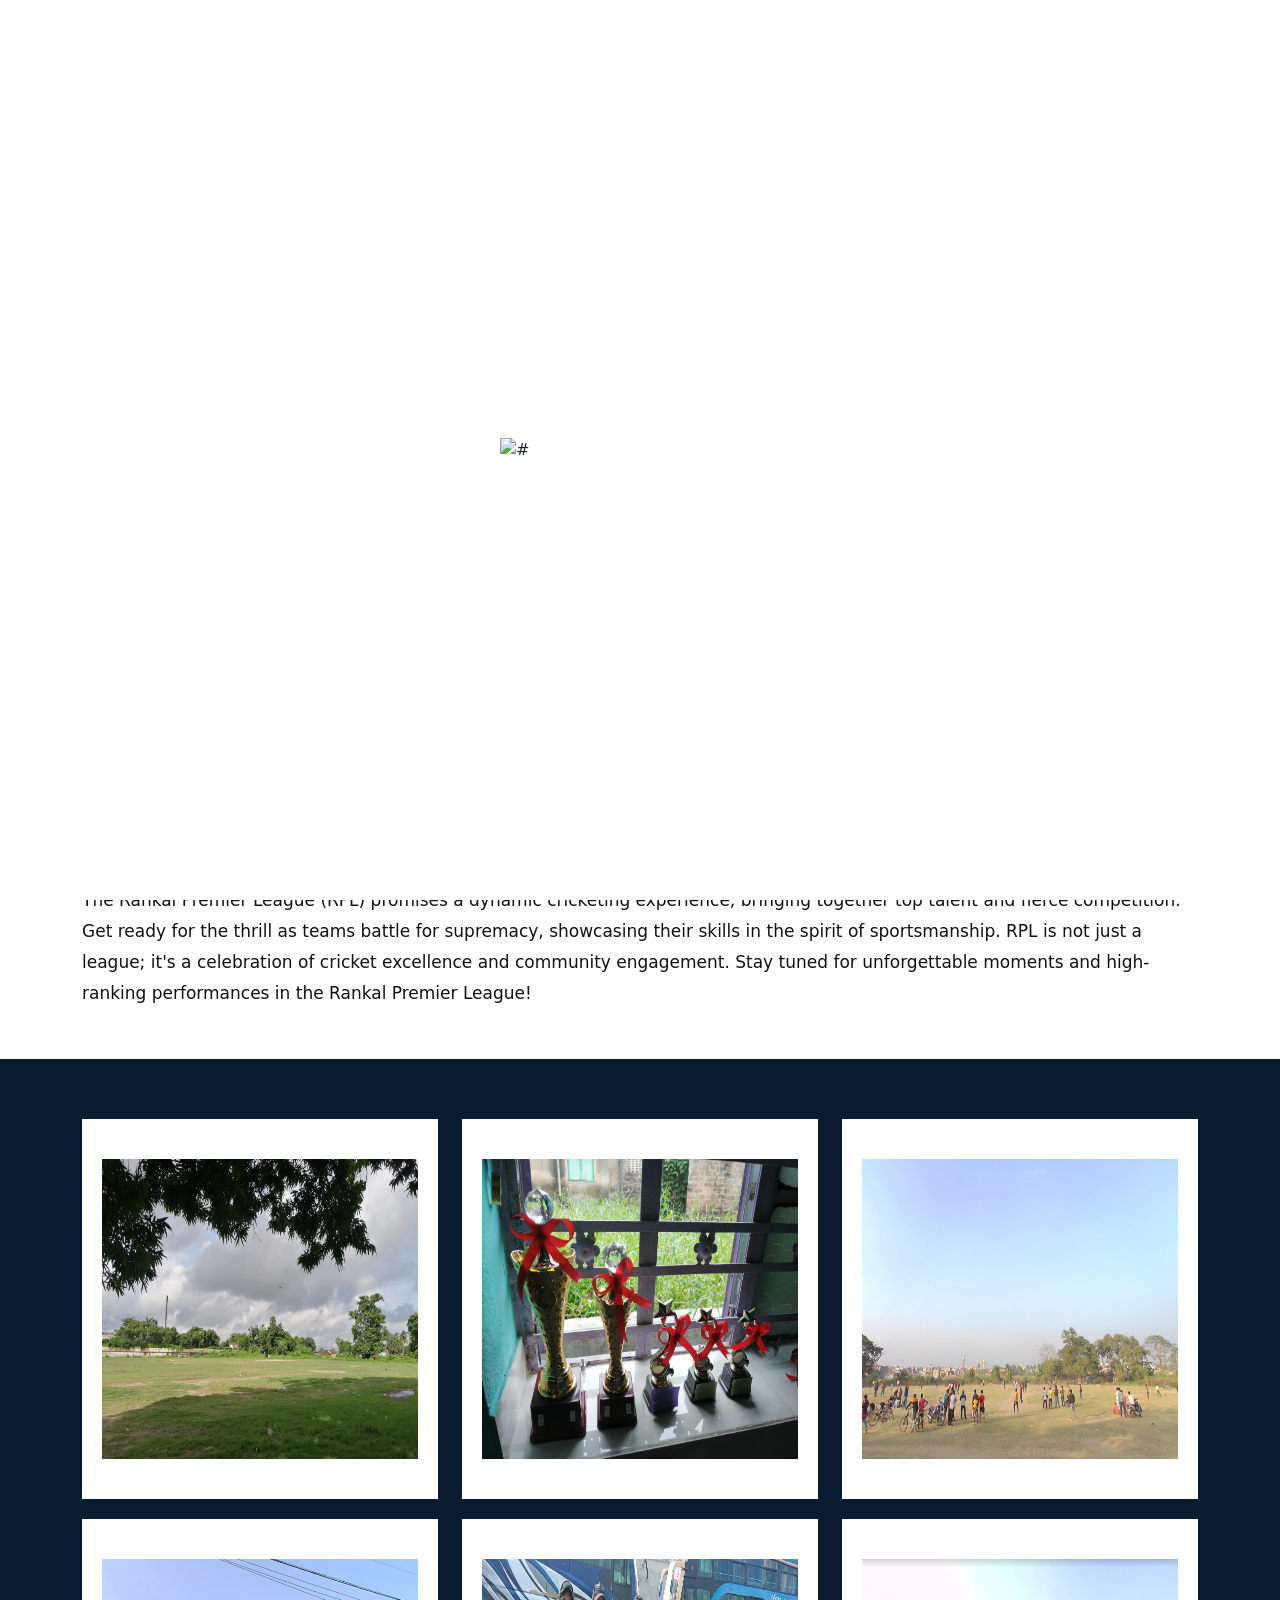
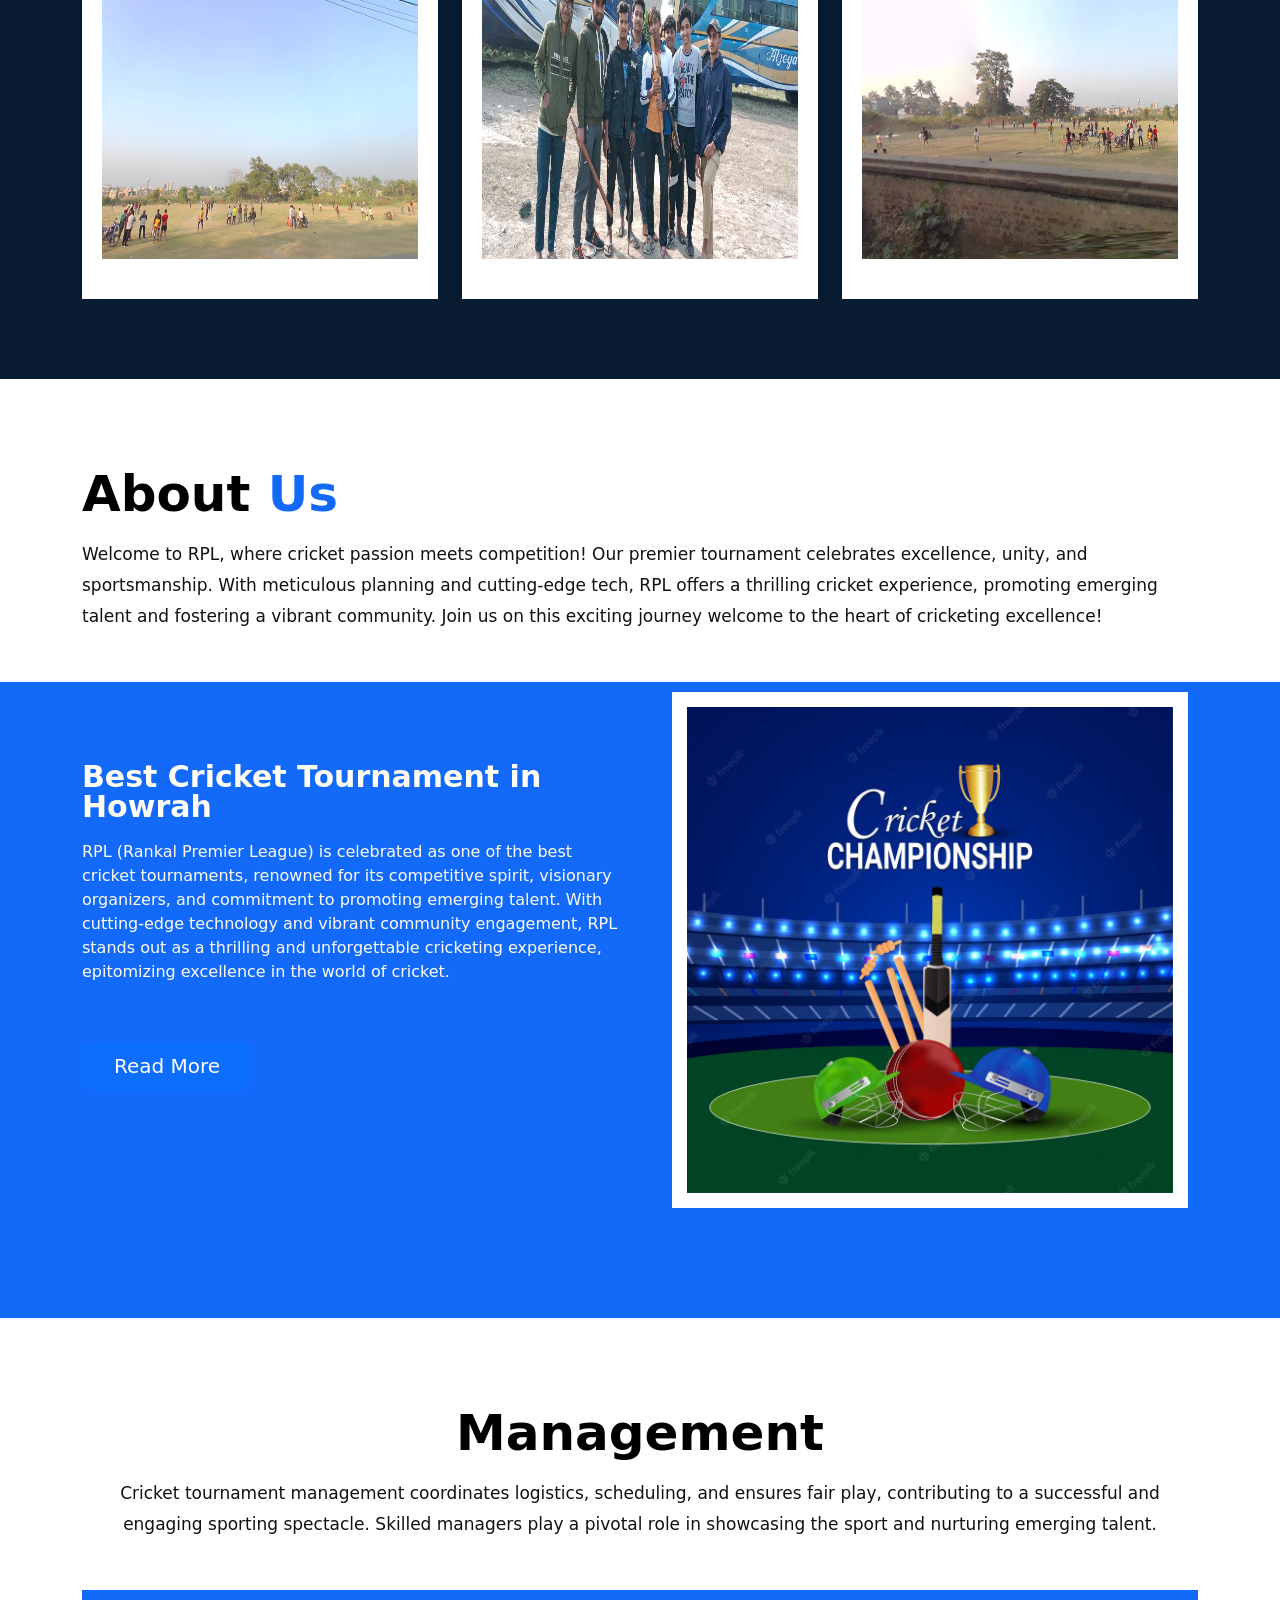
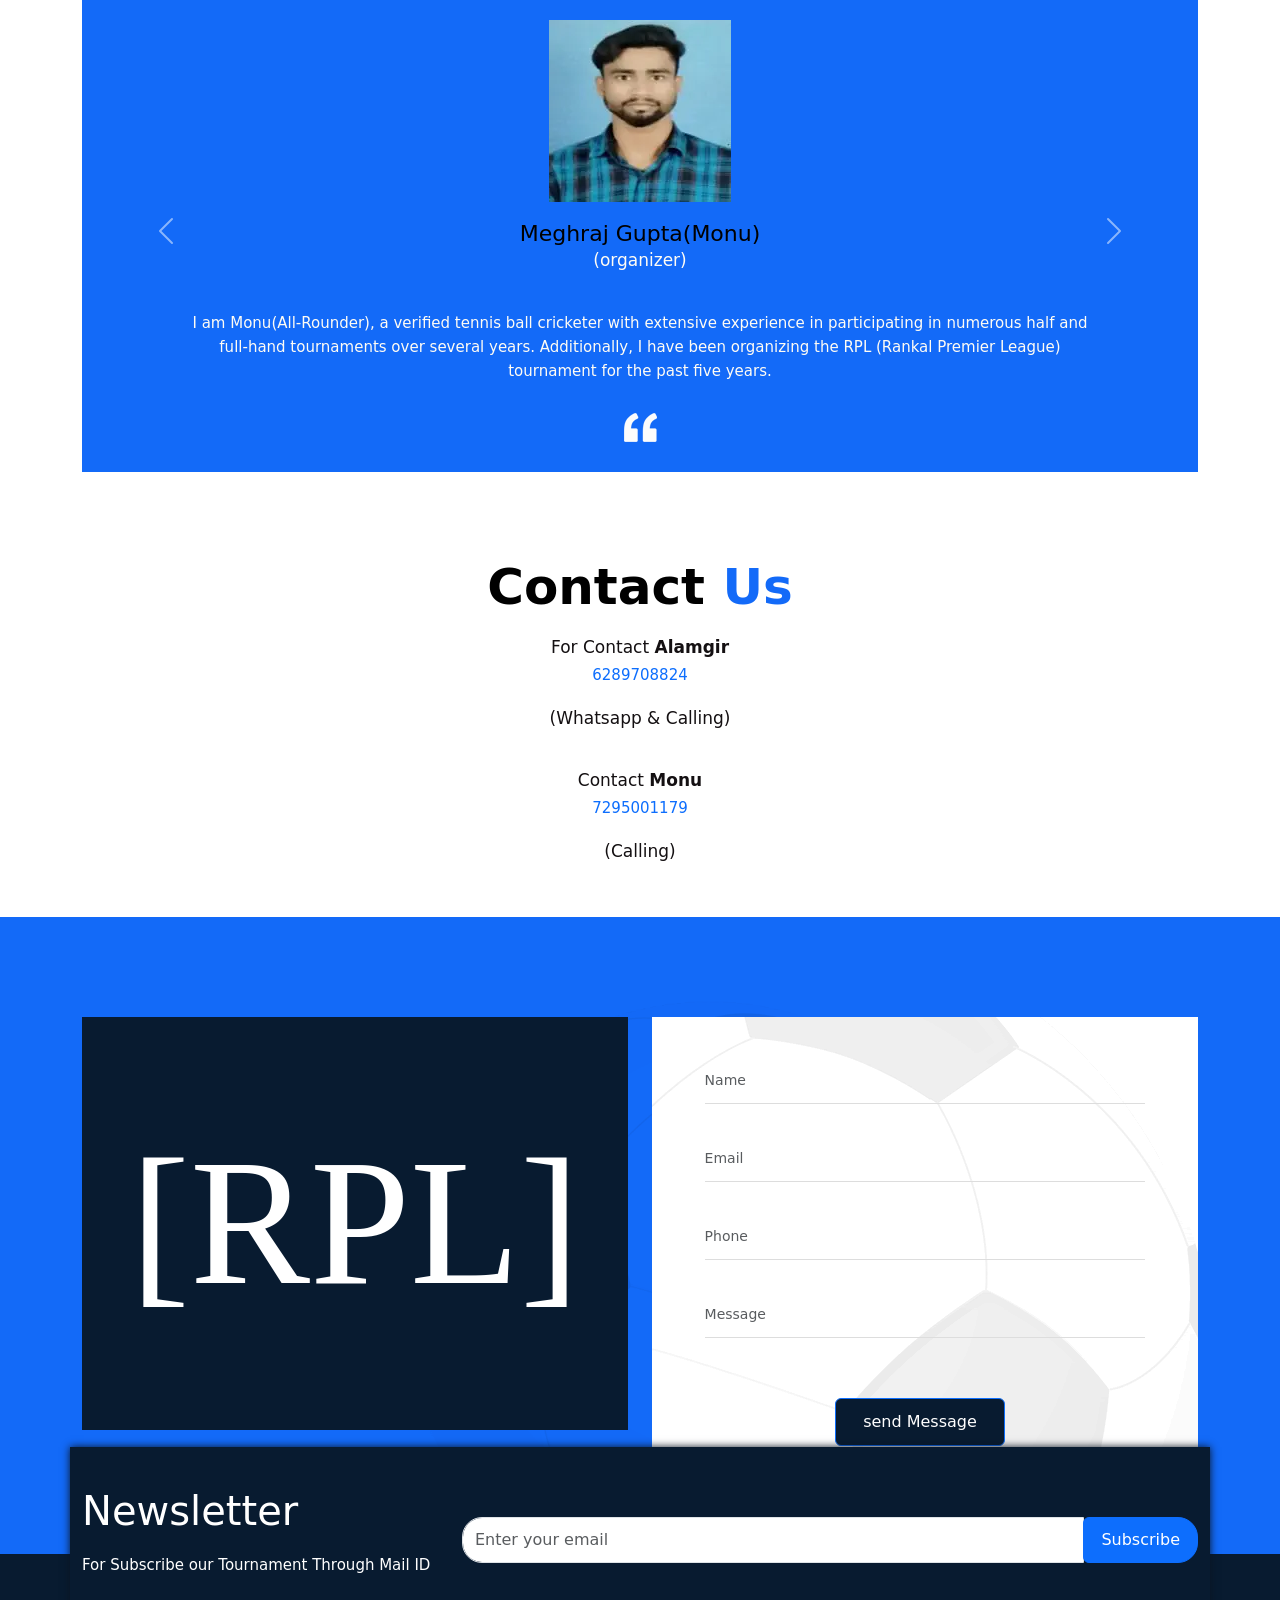
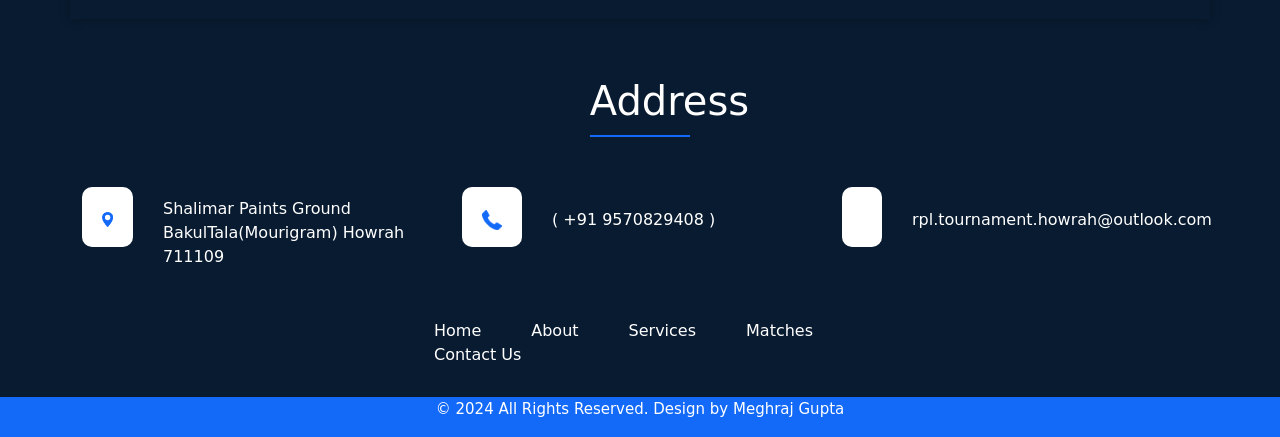
==== index.html @ 5a052654 "Your commit message here" ====
<!DOCTYPE html>
<html lang="en">

<head>
   <!-- basic -->
   <meta charset="utf-8">
   <meta http-equiv="X-UA-Compatible" content="IE=edge">
   <!-- mobile metas -->
   <meta name="viewport" content="width=device-width, initial-scale=1">
   <meta name="viewport" content="initial-scale=1, maximum-scale=1">
   <!-- site metas -->
   <title>[RPL]</title>
   <meta name="keywords" content="">
   <meta name="description" content="">
   <meta name="author" content="">
   <!-- bootstrap css -->
   <link rel="stylesheet" href="css/bootstrap.min.css">
   <!-- icon -->
   <link href="images/rpl.jpeg" rel="icon">
   <!-- style css -->
   <link rel="stylesheet" href="css/style.css">
   <!-- Responsive-->
   <link rel="stylesheet" href="css/responsive.css">
   <!-- fevicon -->
   <link rel="icon" href="images/fevicon.png" type="image/gif" />
   <!-- Scrollbar Custom CSS -->
   <link rel="stylesheet" href="css/jquery.mCustomScrollbar.min.css">
   <!-- Tweaks for older IEs-->
   <link rel="stylesheet" href="https://netdna.bootstrapcdn.com/font-awesome/4.0.3/css/font-awesome.css">
   <!-- owl stylesheets -->
   <link rel="stylesheet" href="css/owl.carousel.min.css">
   <link rel="stylesheet" href="css/owl.theme.default.min.css">
   <link href="https://cdn.jsdelivr.net/npm/bootstrap@5.3.2/dist/css/bootstrap.min.css" rel="stylesheet"
      integrity="sha384-T3c6CoIi6uLrA9TneNEoa7RxnatzjcDSCmG1MXxSR1GAsXEV/Dwwykc2MPK8M2HN" crossorigin="anonymous">
   <link rel="stylesheet" href="https://cdnjs.cloudflare.com/ajax/libs/fancybox/2.1.5/jquery.fancybox.min.css"
      media="screen">
   <!--[if lt IE 9]>
      <script src="https://oss.maxcdn.com/html5shiv/3.7.3/html5shiv.min.js"></script>
      <script src="https://oss.maxcdn.com/respond/1.4.2/respond.min.js"></script><![endif]-->
</head>
<!-- body -->

<body class="main-layout">
   <!-- loader  -->
   <div class="loader_bg">
      <div class="loader"><img src="images/loading.gif" alt="#" /></div>
   </div>
   <!-- end loader -->
   <header>
      <div class="px-3 py-2 text-bg-primary border-bottom">
         <div class="container">
            <div class="d-flex flex-wrap align-items-center justify-content-center justify-content-lg-start">
               <a href="/" class="d-flex align-items-center my-2 my-lg-0 me-lg-auto text-white text-decoration-none">
                  <img src="images/rpl.jpeg" class="bi me-2" width="40" height="32" role="img" aria-label="Bootstrap">
               </a>

               <ul class="nav col-12 col-lg-auto my-2 justify-content-center my-md-0 text-small">
                  <li>
                     <a href="index.html" class="nav-link text-white">
                        <svg xmlns="http://www.w3.org/2000/svg" fill="currentColor"
                           class="bi bi-house-door mx-auto mb-1" width="24" height="24" viewBox="0 0 16 16">
                           <path
                              d="M8.354 1.146a.5.5 0 0 0-.708 0l-6 6A.5.5 0 0 0 1.5 7.5v7a.5.5 0 0 0 .5.5h4.5a.5.5 0 0 0 .5-.5v-4h2v4a.5.5 0 0 0 .5.5H14a.5.5 0 0 0 .5-.5v-7a.5.5 0 0 0-.146-.354L13 5.793V2.5a.5.5 0 0 0-.5-.5h-1a.5.5 0 0 0-.5.5v1.293zM2.5 14V7.707l5.5-5.5 5.5 5.5V14H10v-4a.5.5 0 0 0-.5-.5h-3a.5.5 0 0 0-.5.5v4z" />
                        </svg>Home
                     </a>
                  </li>
                  <li>
                     <a href="about.html" class="nav-link text-white">
                        <svg xmlns="http://www.w3.org/2000/svg" width="16" height="16" fill="currentColor"
                           class="bi bi-info-circle" viewBox="0 0 16 16">
                           <path d="M8 15A7 7 0 1 1 8 1a7 7 0 0 1 0 14m0 1A8 8 0 1 0 8 0a8 8 0 0 0 0 16" />
                           <path
                              d="m8.93 6.588-2.29.287-.082.38.45.083c.294.07.352.176.288.469l-.738 3.468c-.194.897.105 1.319.808 1.319.545 0 1.178-.252 1.465-.598l.088-.416c-.2.176-.492.246-.686.246-.275 0-.375-.193-.304-.533zM9 4.5a1 1 0 1 1-2 0 1 1 0 0 1 2 0" />
                        </svg>
                        About Us
                     </a>
                  </li>
                  <li>
                     <a href="payment.html" class="nav-link text-white">
                        <svg xmlns="http://www.w3.org/2000/svg" width="16" height="16" fill="currentColor"
                           class="bi bi-credit-card" viewBox="0 0 16 16">
                           <path
                              d="M0 4a2 2 0 0 1 2-2h12a2 2 0 0 1 2 2v8a2 2 0 0 1-2 2H2a2 2 0 0 1-2-2zm2-1a1 1 0 0 0-1 1v1h14V4a1 1 0 0 0-1-1zm13 4H1v5a1 1 0 0 0 1 1h12a1 1 0 0 0 1-1z" />
                           <path d="M2 10a1 1 0 0 1 1-1h1a1 1 0 0 1 1 1v1a1 1 0 0 1-1 1H3a1 1 0 0 1-1-1z" />
                        </svg> Payment
                     </a>
                  </li>
                  <li>
                     <a href="service.html" class="nav-link text-white">
                        <svg xmlns="http://www.w3.org/2000/svg" width="16" height="16" fill="currentColor"
                           class="bi bi-gear" viewBox="0 0 16 16">
                           <path
                              d="M8 4.754a3.246 3.246 0 1 0 0 6.492 3.246 3.246 0 0 0 0-6.492zM5.754 8a2.246 2.246 0 1 1 4.492 0 2.246 2.246 0 0 1-4.492 0z" />
                           <path
                              d="M9.796 1.343c-.527-1.79-3.065-1.79-3.592 0l-.094.319a.873.873 0 0 1-1.255.52l-.292-.16c-1.64-.892-3.433.902-2.54 2.541l.159.292a.873.873 0 0 1-.52 1.255l-.319.094c-1.79.527-1.79 3.065 0 3.592l.319.094a.873.873 0 0 1 .52 1.255l-.16.292c-.892 1.64.901 3.434 2.541 2.54l.292-.159a.873.873 0 0 1 1.255.52l.094.319c.527 1.79 3.065 1.79 3.592 0l.094-.319a.873.873 0 0 1 1.255-.52l.292.16c1.64.893 3.434-.902 2.54-2.541l-.159-.292a.873.873 0 0 1 .52-1.255l.319-.094c1.79-.527 1.79-3.065 0-3.592l-.319-.094a.873.873 0 0 1-.52-1.255l.16-.292c.893-1.64-.902-3.433-2.541-2.54l-.292.159a.873.873 0 0 1-1.255-.52l-.094-.319zm-2.633.283c.246-.835 1.428-.835 1.674 0l.094.319a1.873 1.873 0 0 0 2.693 1.115l.291-.16c.764-.415 1.6.42 1.184 1.185l-.159.292a1.873 1.873 0 0 0 1.116 2.692l.318.094c.835.246.835 1.428 0 1.674l-.319.094a1.873 1.873 0 0 0-1.115 2.693l.16.291c.415.764-.42 1.6-1.185 1.184l-.291-.159a1.873 1.873 0 0 0-2.693 1.116l-.094.318c-.246.835-1.428.835-1.674 0l-.094-.319a1.873 1.873 0 0 0-2.692-1.115l-.292.16c-.764.415-1.6-.42-1.184-1.185l.159-.291A1.873 1.873 0 0 0 1.945 8.93l-.319-.094c-.835-.246-.835-1.428 0-1.674l.319-.094A1.873 1.873 0 0 0 3.06 4.377l-.16-.292c-.415-.764.42-1.6 1.185-1.184l.292.159a1.873 1.873 0 0 0 2.692-1.115l.094-.319z" />
                        </svg>
                        Service
                     </a>
                  </li>
                  <li>
                     <a href="matches.html" class="nav-link text-white">
                        <svg xmlns="http://www.w3.org/2000/svg" width="16" height="16" fill="currentColor"
                           class="bi bi-controller" viewBox="0 0 16 16">
                           <path
                              d="M11.5 6.027a.5.5 0 1 1-1 0 .5.5 0 0 1 1 0m-1.5 1.5a.5.5 0 1 0 0-1 .5.5 0 0 0 0 1m2.5-.5a.5.5 0 1 1-1 0 .5.5 0 0 1 1 0m-1.5 1.5a.5.5 0 1 0 0-1 .5.5 0 0 0 0 1m-6.5-3h1v1h1v1h-1v1h-1v-1h-1v-1h1v-1" />
                           <path
                              d="M3.051 3.26a.5.5 0 0 1 .354-.613l1.932-.518a.5.5 0 0 1 .62.39c.655-.079 1.35-.117 2.043-.117.72 0 1.443.041 2.12.126a.5.5 0 0 1 .622-.399l1.932.518a.5.5 0 0 1 .306.729c.14.09.266.19.373.297.408.408.78 1.05 1.095 1.772.32.733.599 1.591.805 2.466.206.875.34 1.78.364 2.606.024.816-.059 1.602-.328 2.21a1.42 1.42 0 0 1-1.445.83c-.636-.067-1.115-.394-1.513-.773-.245-.232-.496-.526-.739-.808-.126-.148-.25-.292-.368-.423-.728-.804-1.597-1.527-3.224-1.527-1.627 0-2.496.723-3.224 1.527-.119.131-.242.275-.368.423-.243.282-.494.575-.739.808-.398.38-.877.706-1.513.773a1.42 1.42 0 0 1-1.445-.83c-.27-.608-.352-1.395-.329-2.21.024-.826.16-1.73.365-2.606.206-.875.486-1.733.805-2.466.315-.722.687-1.364 1.094-1.772a2.34 2.34 0 0 1 .433-.335.504.504 0 0 1-.028-.079zm2.036.412c-.877.185-1.469.443-1.733.708-.276.276-.587.783-.885 1.465a13.748 13.748 0 0 0-.748 2.295 12.351 12.351 0 0 0-.339 2.406c-.022.755.062 1.368.243 1.776a.42.42 0 0 0 .426.24c.327-.034.61-.199.929-.502.212-.202.4-.423.615-.674.133-.156.276-.323.44-.504C4.861 9.969 5.978 9.027 8 9.027s3.139.942 3.965 1.855c.164.181.307.348.44.504.214.251.403.472.615.674.318.303.601.468.929.503a.42.42 0 0 0 .426-.241c.18-.408.265-1.02.243-1.776a12.354 12.354 0 0 0-.339-2.406 13.753 13.753 0 0 0-.748-2.295c-.298-.682-.61-1.19-.885-1.465-.264-.265-.856-.523-1.733-.708-.85-.179-1.877-.27-2.913-.27-1.036 0-2.063.091-2.913.27z" />
                        </svg>
                        Matches
                     </a>
                  </li>
                  <li>
                     <a href="contact.html" class="nav-link text-white">
                        <svg xmlns="http://www.w3.org/2000/svg" width="16" height="16" fill="currentColor"
                           class="bi bi-file-person" viewBox="0 0 16 16">
                           <path
                              d="M12 1a1 1 0 0 1 1 1v10.755S12 11 8 11s-5 1.755-5 1.755V2a1 1 0 0 1 1-1zM4 0a2 2 0 0 0-2 2v12a2 2 0 0 0 2 2h8a2 2 0 0 0 2-2V2a2 2 0 0 0-2-2z" />
                           <path d="M8 10a3 3 0 1 0 0-6 3 3 0 0 0 0 6" />
                        </svg>
                        Contact Us
                     </a>
                  </li>
               </ul>
            </div>
         </div>
      </div>
   </header>
   <!-- header -->
   <!-- <header class="section">
          header inner
         <div class="header">
            <div class="container">
               <div class="row">
                  <div class="col-xl-3 col-lg-3 col-md-3 col-sm-3 col logo_section">
                     <div class="full">
                        <div class="center-desk">
                           <div class="logo"> <a href="index.html"><img src="images/rpl.jpeg" alt="#"></a> </div>
                        </div>
                     </div>
                  </div>
                  <div class="col-xl-9 col-lg-9 col-md-9 col-sm-9">
                     <div class="menu-area">
                        <div class="limit-box">
                           <nav class="main-menu">
                              <ul class="menu-area-main">
                                 <li> <a href="index.html">Home</a> </li>
                                 <li> <a href="about.html">About</a> </li>
                                 <li><a href="service.html">Service</a></li>
                                 <li><a href="matches.html">Matches</a></li>
                                 <li><a href="contact.html">Contact Us</a></li>
                              </ul>
                           </nav>
                        </div>
                     </div>
                  </div>
               </div>
            </div>
         </div> -->
   <!-- end header inner -->
   </header>
   <!-- end header -->
   <section>
      <div id="main_slider" class="section carousel slide banner-main" data-ride="carousel">
         <ol class="carousel-indicators">
            <li data-target="#main_slider" data-slide-to="0" class="active"></li>
            <li data-target="#main_slider" data-slide-to="1"></li>
            <li data-target="#main_slider" data-slide-to="2"></li>
         </ol>
         <div class="carousel-inner">
            <div class="carousel-item active">
               <div class="container">
                  <div class="row marginii">
                     <div class="col-xl-6 col-lg-6 col-md-6 col-sm-12">
                        <div class="carousel-caption ">
                           <h1>Welcome to <strong class="color">Our Tournament</strong></h1>
                           <p>The RPL Cricket Extravaganza 2024 promises cricketing excellence with top 
                              regional teams battling for glory in an electrifying tournament, showcasing
                               thrilling moments and individual brilliance on the field. Beyond the boundaries, 
                               community engagement initiatives connect fans, making the RPL more than just a tournament –
                              it's a celebration of cricket passion and regional pride.
                           </p>
                           <a class="btn btn-lg btn-info" href="payment.html" role="button">Book Now</a>
                           <a class="btn btn-lg btn-info" href="about.html" role="button">About </a>
                        </div>
                     </div>
                     <div class="col-xl-6 col-lg-6 col-md-6 col-sm-12">
                        <div class="img-box">
                           <figure class="response-img"><img src="images/Tournament.jpg" alt="img" /></figure>
                        </div>
                     </div>
                  </div>
               </div>
            </div>
            <div class="carousel-item">
               <div class="container">
                  <div class="row marginii">
                     <div class="col-xl-6 col-lg-6 col-md-6 col-sm-12">
                        <div class="carousel-caption ">
                           <h1>Welcome to <strong class="color">Our Tournament</strong></h1>
                           <p>The RPL Cricket Extravaganza 2024 promises cricketing excellence with top 
                              regional teams battling for glory in an electrifying tournament, showcasing
                               thrilling moments and individual brilliance on the field. Beyond the boundaries, 
                               community engagement initiatives connect fans, making the RPL more than just a tournament –
                              it's a celebration of cricket passion and regional pride.</p>
                           <a class="btn btn-lg btn-primary" href="#" role="button">Book Now</a>
                           <a class="btn btn-lg btn-primary" href="about.html" role="button">About</a>
                        </div>
                     </div>
                     <div class="col-xl-6 col-lg-6 col-md-6 col-sm-12">
                        <div class="img-box ">
                           <figure class="response-img"><img src="images/Season5.jpg" alt="img" /></figure>
                        </div>
                     </div>
                  </div>
               </div>
            </div>
            <div class="carousel-item">
               <div class="container">
                  <div class="row marginii">
                     <div class="col-xl-6 col-lg-6 col-md-6 col-sm-12">
                        <div class="carousel-caption ">
                           <h1>Welcome to <strong class="color">Our Tournament</strong></h1>
                           <p>The RPL Cricket Extravaganza 2024 promises cricketing excellence with top 
                              regional teams battling for glory in an electrifying tournament, showcasing
                               thrilling moments and individual brilliance on the field. Beyond the boundaries, 
                               community engagement initiatives connect fans, making the RPL more than just a tournament –
                              it's a celebration of cricket passion and regional pride.</p>
                           <a class="btn btn-lg btn-primary" href="#" role="button">Book Now</a>
                           <a class="btn btn-lg btn-primary" href="about.html" role="button">About</a>
                        </div>
                     </div>
                     <div class="col-xl-6 col-lg-6 col-md-6 col-sm-12">
                        <div class="img-box">
                           <figure class="response-img"><img src="images/Never_end.jpg" alt="img" /></figure>
                        </div>
                     </div>
                  </div>
               </div>
            </div>
         </div>
         <a class="carousel-control-prev" id="prev" href="#main_slider" role="button" data-slide="prev">
            <i class='fa fa-angle-left'></i></a>
         <a class="carousel-control-next" id="next" href="#main_slider" role="button" data-slide="next">
            <i class='fa fa-angle-right'></i>
         </a>
      </div>
   </section>
   <!-- plant -->
   <div id="plant" class="section  product">
      <div class="container">
         <div class="row">
            <div class="col-md-12 ">
               <div class="titlepage">
                  <h2><strong class="black"> Our</strong> Services</h2>
                  <span>The Rankal Premier League (RPL) promises a dynamic cricketing experience,
                      bringing together top talent and fierce competition. Get ready for the thrill 
                      as teams battle for supremacy, showcasing their skills in the spirit of sportsmanship. 
                      RPL is not just a league; it's a celebration of cricket excellence and community 
                      engagement. Stay tuned for unforgettable moments and high-ranking performances 
                      in the Rankal Premier League!</span>
               </div>
            </div>
         </div>
      </div>
   </div>
   <div class="clothes_main section ">
      <div class="container">
         <div class="row">
            <div class="col-xl-4 col-lg-4 col-md-6 col-sm-12">
               <div class="sport_product">
                  <figure><img src="images/field.jpg" alt="img" /></figure>
               </div>
            </div>
            <div class="col-xl-4 col-lg-4 col-md-6 col-sm-12 ">
               <div class="sport_product">
                  <figure><img src="images/Rpl1Trophy.jpeg" alt="img" /></figure>
               </div>
            </div>
            <div class="col-xl-4 col-lg-4 col-md-6 col-sm-12 ">
               <div class="sport_product">
                  <figure><img src="images/feild1.png" alt="img" /></figure>
               </div>
            </div>




            <div class="col-xl-4 col-lg-4 col-md-6 col-sm-12">
               <div class="sport_product">
                  <figure><img src="images/feild2.png" alt="img"></figure>
               </div>
            </div>
            <div class="col-xl-4 col-lg-4 col-md-6 col-sm-12 ">
               <div class="sport_product">
                  <figure><img src="images/Group (2).jpeg" alt="img"></figure>
               </div>
            </div>
            <div class="col-xl-4 col-lg-4 col-md-6 col-sm-12 ">
               <div class="sport_product">
                  <figure><img src="images/feild3.png" alt="img"></figure>
               </div>
            </div>
         </div>
      </div>
   </div>
   </div>
   <!-- end plant -->
   <!--about -->
   <div class="section about ">
      <div class="container">
         <div class="row">
            <div class="col-12">
               <div class="titlepage">
                  <h2><strong class="black"> About</strong> Us</h2>
                  <span>Welcome to RPL, where cricket passion meets competition! Our premier tournament celebrates 
                     excellence, unity, and sportsmanship. With meticulous planning and cutting-edge tech, RPL offers a 
                     thrilling cricket experience, promoting emerging talent and fostering a vibrant community.
                      Join us on this exciting journey welcome to the heart of cricketing excellence!</span>
               </div>
            </div>
         </div>
      </div>
   </div>



   <section>
      <div id="main_slider" class="section carousel slide banner-main" data-ride="carousel">
         <ol class="carousel-indicators">
            <li data-target="#main_slider" data-slide-to="0" class="active"></li>
            <li data-target="#main_slider" data-slide-to="1"></li>
            <li data-target="#main_slider" data-slide-to="2"></li>
         </ol>
         <div class="carousel-inner">
            <div class="carousel-item active">
               <div class="container">
                  <div class="row marginii">
                     <div class="col-xl-6 col-lg-6 col-md-6 col-sm-12">
                        <div class="carousel-sporrt_text ">
                           <h1 class="sporrt_text">Best Cricket Tournament in Howrah</h1>
                           <p class="lorem_text">
                              RPL (Rankal Premier League) is celebrated as one of the best cricket tournaments, renowned  
                              for its competitive spirit, visionary organizers, and commitment to promoting emerging talent.
                               With cutting-edge technology and vibrant community engagement, RPL stands out as a thrilling and 
                               unforgettable cricketing experience, epitomizing excellence in the world of cricket.</p>
                           <div class="btn_main">
                              <details>
                                 <summary class="btn btn-lg btn-primary">Read More</summary>
                                 <p class="text-white">Monu and Alamgir, the dynamic duo behind the Rankal Premier League (RPL) management, exemplify 
                                    visionary leadership in cricketing circles. Their strategic planning, organizational finesse, and 
                                    commitment to excellence have elevated RPL into a premier cricketing spectacle. With a keen eye for 
                                    talent, digital innovation, and community engagement, Monu and Alamgir steer RPL towards success, 
                                    embodying the essence of effective sports management. Their leadership ensures a
                                     seamless blend of thrilling competition and a vibrant cricketing culture in the RPL landscape.</p>
                               </details>
                           </div>
                        </div>
                     </div>
                     <div class="col-xl-6 col-lg-6 col-md-6 col-sm-12">
                        <div class="img-box">
                           <figure><img src="images/Tournament.jpg" style="max-width: 100%; border: 15px solid #fff;" />
                           </figure>
                        </div>
                     </div>
                  </div>
               </div>
            </div>
            <!-- <div class="carousel-item">
               <div class="container">
                  <div class="row marginii">
                     <div class="col-xl-6 col-lg-6 col-md-6 col-sm-12">
                        <div class="carousel-sporrt_text ">
                           <h1 class="sporrt_text">Best Cricket Tournament in Howrah</h1>
                           <p class="lorem_text">There are many variations of passages of Lorem Ipsum available, but the
                              majority have suffered alteration in some form, by injected randomised words which don't
                              look even slightly believableThere are many variations of passages of Lorem Ipsum
                              available, but the majority have suffered alteration in some form, by injected randomised
                              words which don't look even slightly believable</p>
                           <div class="btn_main">
                              <a class="btn btn-lg btn-primary" href="#" role="button">Read More</a>
                           </div>
                        </div>
                     </div>
                     <div class="col-xl-6 col-lg-6 col-md-6 col-sm-12">
                        <div class="img-box ">
                           <figure><img src="images/Tournament.jpg" style="max-width: 100%; border: 15px solid #fff;" />
                           </figure>
                        </div>
                     </div>
                  </div>
               </div>
            </div>
            <div class="carousel-item">
               <div class="container">
                  <div class="row marginii">
                     <div class="col-xl-6 col-lg-6 col-md-6 col-sm-12">
                        <div class="carousel-sporrt_text ">
                           <h1 class="sporrt_text">Best Cricket Tournament in Howrah</h1>
                           <p class="lorem_text">There are many variations of passages of Lorem Ipsum available, but the
                              majority have suffered alteration in some form, by injected randomised words which don't
                              look even slightly believableThere are many variations of passages of Lorem Ipsum
                              available, but the majority have suffered alteration in some form, by injected randomised
                              words which don't look even slightly believable</p>
                           <div class="btn_main">
                              <a class="btn btn-lg btn-primary" href="#" role="button">Read More</a>
                           </div>
                        </div>
                     </div>
                     <div class="col-xl-6 col-lg-6 col-md-6 col-sm-12">
                        <div class="img-box">
                           <figure><img src="images/Tournament.jpg" style="max-width: 100%; border: 15px solid #fff;" />
                           </figure>
                        </div>
                     </div>
                  </div>
               </div>
            </div>
         </div> -->
      </div>
   </section>
   </div>
   <!-- end about -->
   <!--Our  Clients -->
   <div id="plant" class="section_Clients layout_padding padding_bottom_0">
      <div class="container">
         <div class="row">
            <div class="col-md-12 ">
               <div class="titlepage">
                  <h2> Management</h2>
                  <span style="text-align: center;">
                     Cricket tournament management coordinates logistics, scheduling, and ensures fair play, 
                     contributing to a successful and engaging sporting spectacle. 
                     Skilled managers play a pivotal role in showcasing the sport and nurturing emerging talent.</span>
               </div>
            </div>
         </div>
      </div>
   </div>
   <div class="section Clients_2 layout_padding padding-top_0">
      <div class="container">
         <div class="row">
            <div class="col-sm-12">

               <div id="testimonial" class="carousel slide" data-ride="carousel">

                  <!-- Indicators -->
                  <ul class="carousel-indicators">
                     <li data-target="#testimonial" data-slide-to="0" class="active"></li>
                     <li data-target="#testimonial" data-slide-to="1"></li>
                     <li data-target="#testimonial" data-slide-to="2"></li>
                  </ul>

                  <!-- The slideshow -->
                  <div class="carousel-inner">
                     <div class="carousel-item active">
                        <div class="titlepage">
                           <div class="john">
                              <div class="john_image"><img src="images/Monu.webp" style="max-width: 100%;"></div>
                              <div class="john_text">Meghraj Gupta(Monu)<span style="color: #fffcf4;">(organizer)</span>
                              </div>
                              <p class="lorem_ipsum_text">I am Monu(All-Rounder), a verified tennis ball cricketer with extensive experience
                                  in participating in numerous half and full-hand tournaments over several years. Additionally,
                                  I have been organizing the RPL (Rankal Premier League) tournament for the past five years.</p>
                              <div class="icon_image"><img src="images/icon-1.png"></div>
                           </div>
                        </div>
                     </div>
                     <div class="carousel-item">
                        <div class="titlepage">
                           <div class="john">
                              <div class="john_image"><img src="images/Monu.webp" style="max-width: 100%;"></div>
                              <div class="john_text">Alamgir<span style="color: #fffcf4;">(sub-organizer)</span>
                              </div>
                              <p class="lorem_ipsum_text">I am Alamgir(All-Rounder), a verified tennis ball cricketer with extensive experience
                                 in participating in numerous half and full-hand tournaments over several years. Additionally,
                                 I have been organizing the RPL (Rankal Premier League) tournament for the past five years.</p>
                              <div class="icon_image"><img src="images/icon-1.png"></div>
                           </div>
                        </div>
                     </div>
                     <!-- <div class="carousel-item">
                        <div class="titlepage">
                           <div class="john">
                              <div class="john_image"><img src="images/Monu.webp" style="max-width: 100%;"></div>
                              <div class="john_text">Meghraj Gupta(Monu)<span style="color: #fffcf4;">(organizer)</span>
                              </div>
                              <p class="lorem_ipsum_text">It is a long established fact that a reader will be distracted
                                 by the readable content of a page when looking at its layout. The point of using Lorem
                                 Ipsum is that it has a more-or-less normal distribution of letters, asIt is a long
                                 established fact that a reader will be distracted by the readable content of a page
                                 when looking at its layout. The point of using Lorem Ipsum is that it has a
                                 more-or-less normal distribution of letters, as </p>
                              <div class="icon_image"><img src="images/icon-1.png"></div>
                           </div>
                        </div>
                     </div> -->
                  </div>

                  <!-- Left and right controls -->
                  <a class="carousel-control-prev" href="#testimonial" data-slide="prev">
                     <span class="carousel-control-prev-icon"></span>
                  </a>
                  <a class="carousel-control-next" href="#testimonial" data-slide="next">
                     <span class="carousel-control-next-icon"></span>
                  </a>
               </div>


            </div>
         </div>
      </div>
   </div>
   </div>
   </div>
   </div>
   <!-- end Our  Clients -->
   <!-- start Contact Us-->

   <div id="plant" class="contact_us layout_padding">
      <div class="container">
         <div class="row">
            <div class="col-md-12 ">
               <div class="titlepage">
                  <h2><strong class="black"> Contact</strong> Us</h2>
                  <span style="text-align: center;">For Contact <b>Alamgir</b> <p class="text-primary">6289708824</p>(Whatsapp & Calling) <br> <br> Contact <b>Monu</b> <p class="text-primary">7295001179</p>(Calling) </span>
               </div>
            </div>
         </div>
      </div>
   </div>

   <div class="contact_us_2 layout_padding paddind_bottom_0">
      <div class="container">
         <div class="row">
            <div class="col-md-6">
               <div class="soc_text">[RPL]</div>
            </div>
            <div class="col-md-6">
               <div class="email_btn">
                  <form id="myForm">
                     <div class="form-group">
                        <input type="text" class="form-control form-control-sm" placeholder="Name" name="Name"
                           id="Name">
                     </div>
                     <div class="form-group">
                        <input type="email" class="form-control form-control-sm" placeholder="Email" name="Email"
                           id="Email">
                     </div>
                     <div class="form-group">
                        <input type="tel" class="form-control form-control-sm" placeholder="Phone" name="Phone"
                           id="Phone">
                     </div>
                     <div class="form-group">
                        <input type="txtarea" cols="30" rows="10" class="form-control form-control-sm"
                           placeholder="Message" name="Message" id="Message">
                     </div>
                     <div class="submit_btn">
                        <input type="button" onclick="validateForm()" class="btn btn-primary"
                           style="background: #081b30; color: #fff; padding: 11px;" value="send Message">
                     </div>
                  </form>
               </div>
            </div>
         </div>
         <div class="row">
            <div class="contact_us_3 layout_padding">
               <div class="row">
                  <div class="col-md-4">
                     <h1 style="color: #ffffff; ">Newsletter</h1>
                     <p class="long_text">For Subscribe our Tournament Through Mail ID</p>
                  </div>
                  <div class="col-md-8">
                     <div class="email_text">
                        <div class="input-group mb-3">
                           <input id="email"
                              style="border-bottom-left-radius: 20px !important; border-top-left-radius: 20px !important;"
                              type="email" class="form-control" placeholder="Enter your email">
                           <div class="input-group-append">
                              <!-- <button style="border-top-right-radius: 20px !important; border-bottom-right-radius: 20px !important; color: #fff; padding-bottom: 10px; padding-top: 10px;" class="btn btn-primary" type="Subscribe">Subscribe</button>   -->
                              <input onclick="validateEmail()"
                                 style="border-top-right-radius: 20px !important; border-bottom-right-radius: 20px !important; color: #fff; padding-bottom: 10px; padding-top: 10px;"
                                 class="btn btn-primary" type="button" value="Subscribe">
                           </div>
                        </div>
                     </div>
                  </div>
               </div>
            </div>
         </div>
      </div>
   </div>


   <div id="footer" class="Address layout_padding">
      <div class="container">
         <div class="row">
            <div class="col-sm-12">
               <div class="titlepage">
                  <div class="main">
                     <h1 class="address_text">Address</h1>
                  </div>
               </div>
            </div>
         </div>
         <div class="address_2">
            <div class="row">
               <div class="col-sm-12 col-md-12 col-lg-4">
                  <div class="site_info">
                     <span class="info_icon"><img src="images/map-icon.png" /></span>
                     <span style="margin-top: 10px;">Shalimar Paints Ground BakulTala(Mourigram) Howrah 711109</span>
                  </div>
               </div>
               <div class="col-sm-12 col-md-12 col-lg-4">
                  <div class="site_info">
                     <span class="info_icon"><img src="images/phone-icon.png" /></span>
                     <span style="margin-top: 21px;">( +91 9570829408 )</span>
                  </div>
               </div>
               <div class="col-sm-12 col-md-12 col-lg-4">
                  <div class="site_info">
                     <span class="info_icon"><img src="images/email-icon.png" /></span>
                     <span style="margin-top: 21px;">rpl.tournament.howrah@outlook.com</span>
                  </div>
               </div>
            </div>
         </div>
      </div>
      <div class="menu_main">
         <div class="menu_text">
            <ul>
               <li class="active"><a href="#">Home</a></li>
               <li><a href="about.html">About</a></li>
               <li><a href="service.html">Services</a></li>
               <li><a href="matches.html">Matches</a></li>
               <li><a href="contact.html">Contact Us</a></li>
            </ul>
         </div>
      </div>
   </div>
   </div>

   <!-- end Contact Us-->
   <!-- footer start-->
   <div id="plant" class="footer layout_padding">
      <div class="container">
         <p>© 2024 All Rights Reserved. Design by<a href="https://meghraj58.github.io/wizardmeghraj.github.io/"> Meghraj Gupta</a></p>
      </div>
   </div>
   <!-- bootstrapcdn -->
   <script src="https://cdn.jsdelivr.net/npm/bootstrap@5.3.2/dist/js/bootstrap.bundle.min.js"
      integrity="sha384-C6RzsynM9kWDrMNeT87bh95OGNyZPhcTNXj1NW7RuBCsyN/o0jlpcV8Qyq46cDfL"
      crossorigin="anonymous"></script>
   <!-- Javascript files-->
   <script src="js/jquery.min.js"></script>
   <script src="js/popper.min.js"></script>
   <script src="js/bootstrap.bundle.min.js"></script>
   <script src="js/jquery-3.0.0.min.js"></script>
   <script src="js/plugin.js"></script>
   <!-- sidebar -->
   <script src="js/jquery.mCustomScrollbar.concat.min.js"></script>
   <script src="js/custom.js"></script>
   <!-- javascript -->
   <script src="js/owl.carousel.js"></script>
   <script src="https:cdnjs.cloudflare.com/ajax/libs/fancybox/2.1.5/jquery.fancybox.min.js"></script>
   <script>
      $(document).ready(function () {
         $(".fancybox").fancybox({
            openEffect: "none",
            closeEffect: "none"
         });

         $(".zoom").hover(function () {

            $(this).addClass('transition');
         }, function () {

            $(this).removeClass('transition');
         });
      });

   </script>
   <!-- cdn smtpjs link  -->
   <script src="https://smtpjs.com/v3/smtp.js">
   </script>
   <script>

      function validateForm() {
         let name = document.getElementById("Name").value;
         let email = document.getElementById("Email").value;
         let phoneNo = document.getElementById("Phone").value;
         let message = document.getElementById("Message").value;

         // Simple validation
         if (!name || !email || !phoneNo || !message) {
            alert("Please fill in all fields.");
            return false;
         }

         // Email validation (you can use a more complex validation if needed)
         const emailRegex = /^\S+@\S+\.\S+$/;
         if (!emailRegex.test(email)) {
            alert("Please enter a valid email address.");
            return false;
         }

         // Phone number validation (you can use a more complex validation if needed)
         const phoneRegex = /^\d{10}$/;
         if (!phoneRegex.test(phoneNo)) {
            alert("Please enter a valid 10-digit phone number.");
            return false;
         }

         // If all validations pass, send the email
         sendMail();
         return false; // Prevent the form from actually submitting
      }

      function sendMail() {
         let name = document.getElementById("Name").value;
         let email = document.getElementById("Email").value;
         let phoneNo = document.getElementById("Phone").value;
         let message = document.getElementById("Message").value;
         let emailBody = "Name: " + name + "<br/>Email: " + email + "<br/>Phone: " + phoneNo + "<br/>Message: " + message;

         Email.send({
            SecureToken: "e9ba95e0-b278-47ba-9396-1cf8388fab1c",
            To: 'rpl.tournament.howrah@outlook.com',
            From: "rpl.tournament.howrah@outlook.com",
            Subject: "Contact Message from " + name,
            Body: emailBody
         }).then(
            message => {
               alert("Thanks For Your Message");
            }
         );
      }
   </script>
   <script>
      function validateEmail() {
         let email = document.getElementById("email").value;
         if (!email) {
            alert("Enter Your Email.");
            return false;
         }
         const emailRegex = /^\S+@\S+\.\S+$/;
         if (!emailRegex.test(email)) {
            alert("Please enter a valid email address.");
            return false;
         }
         sendMail();
         return false;
         function sendMail() {
            let email = document.getElementById("email").value;
            let emailBody = "Email: " + email;

            Email.send({
               SecureToken: "e9ba95e0-b278-47ba-9396-1cf8388fab1c",
               To: 'rpl.tournament.howrah@outlook.com',
               From: "rpl.tournament.howrah@outlook.com",
               Subject: "Contact Message from " + email,
               Body: emailBody
            }).then(
               message => {
                  alert("Thanks For Your Message");
               }
            );
         }
      }
   </script>
</body>

</html>
---- css/style.css ----
/*--------------------------------------------------------------------- File Name: style.css ---------------------------------------------------------------------*/


/*--------------------------------------------------------------------- import Fonts ---------------------------------------------------------------------*/

@import url('https://fonts.googleapis.com/css?family=Rajdhani:300,400,500,600,700');
@import url('https://fonts.googleapis.com/css?family=Poppins:100,100i,200,200i,300,300i,400,400i,500,500i,600,600i,700,700i,800,800i,900,900i');

/*****---------------------------------------- 1) font-family: 'Rajdhani', sans-serif;
 2) font-family: 'Poppins', sans-serif;
 ----------------------------------------*****/


/*--------------------------------------------------------------------- import Files ---------------------------------------------------------------------*/

@import url(animate.min.css);
@import url(normalize.css);
@import url(meanmenu.css);
@import url(owl.carousel.min.css);
@import url(slick.css);
@import url(jquery-ui.css);
@import url(nice-select.css);

/*--------------------------------------------------------------------- skeleton ---------------------------------------------------------------------*/

* {
     box-sizing: border-box !important;
     transition: ease all 0.5s;
}

html {
     scroll-behavior: smooth;
}

body {
     color: #666666;
     font-size: 14px;
     font-family: poppins;
     line-height: 1.80857;
     font-weight: normal;
     overflow-x: hidden;
}

a {
     color: #1f1f1f;
     text-decoration: none !important;
     outline: none !important;
     -webkit-transition: all .3s ease-in-out;
     -moz-transition: all .3s ease-in-out;
     -ms-transition: all .3s ease-in-out;
     -o-transition: all .3s ease-in-out;
     transition: all .3s ease-in-out;
}

h1,
h2,
h3,
h4,
h5,
h6 {
     letter-spacing: 0;
     font-weight: normal;
     position: relative;
     padding: 0 0 10px 0;
     font-weight: normal;
     line-height: normal;
     color: #111111;
     margin: 0
}

h1 {
     font-size: 24px
}

h2 {
     font-size: 22px
}

h3 {
     font-size: 18px
}

h4 {
     font-size: 16px
}

h5 {
     font-size: 14px
}

h6 {
     font-size: 13px
}

*,
*::after,
*::before {
     -webkit-box-sizing: border-box;
     -moz-box-sizing: border-box;
     box-sizing: border-box;
}

h1 a,
h2 a,
h3 a,
h4 a,
h5 a,
h6 a {
     color: #212121;
     text-decoration: none!important;
     opacity: 1
}

button:focus {
     outline: none;
}

ul,
li,
ol {
     margin: 0px;
     padding: 0px;
     list-style: none;
}

p {
     margin: 20px;
     font-weight: 300;
     font-size: 15px;
     line-height: 24px;
}

a {
     color: #222222;
     text-decoration: none;
     outline: none !important;
}

a,
.btn {
     text-decoration: none !important;
     outline: none !important;
     -webkit-transition: all .3s ease-in-out;
     -moz-transition: all .3s ease-in-out;
     -ms-transition: all .3s ease-in-out;
     -o-transition: all .3s ease-in-out;
     transition: all .3s ease-in-out;
}

img {
     max-width: 100%;
     height: auto;
}

 :focus {
     outline: 0;
}

.paddind_bottom_0 {
     padding-bottom: 0 !important;
}

.btn-custom {
     margin-top: 20px;
     background-color: transparent !important;
     border: 2px solid #ddd;
     padding: 12px 40px;
     font-size: 16px;
}

.lead {
     font-size: 18px;
     line-height: 30px;
     color: #767676;
     margin: 0;
     padding: 0;
}

.form-control:focus {
     border-color: #ffffff !important;
     box-shadow: 0 0 0 .2rem rgba(255, 255, 255, .25);
}

.navbar-form input {
     border: none !important;
}

.badge {
     font-weight: 500;
}

blockquote {
     margin: 20px 0 20px;
     padding: 30px;
}

button {
     border: 0;
     margin: 0;
     padding: 0;
     cursor: pointer;
}

.full {
     float: left;
     width: 100%;
}

.layout_padding {
     padding-top: 90px;
     padding-bottom: 90px;
}

.layout_padding_2 {
     padding-top: 75px;
     padding-bottom: 75px;
}

.light_silver {
     background: #f9f9f9;
}

.theme_bg {
     background: #38c8a8;
}

.margin_top_30 {
     margin-top: 30px !important;
}

.full {
     width: 100%;
     float: left;
     margin: 0;
     padding: 0;
}


/**-- heading section --**/

.main_heading {
     text-align: center;
     display: flex;
     justify-content: center;
     position: relative;
     margin-bottom: 50px;
}

.main_heading h2 {
     padding: 0;
     font-size: 48px;
     line-height: 60px;
     font-weight: 400;
     position: relative;
     letter-spacing: -0.5px;
     color: #114c7d;
     border-left: solid #38c8a8 10px;
     padding-left: 15px;
}

.main_heading h2 strong {
     background: #38c8a8;
     color: #fff;
     font-weight: 600;
     padding: 0 15px;
     line-height: 68px;
}

.white_heading_main h2 {
     color: #fff;
}

.small_main_heading {
     margin-top: 25px;
     float: left;
     width: 100%;
     border-bottom: solid rgba(0, 0, 0, 0.07) 1px;
     margin-bottom: 25px;
}

.small_main_heading h2 {
     padding: 2px 0 20px 0;
     color: #114c7d;
     font-weight: 400;
     font-size: 28px;
     background-image: url('../images/fevicon.png');
     background-repeat: no-repeat;
     padding-left: 55px;
     letter-spacing: -0.5px;
}

.small_main_heading h2 strong {
     color: #38c8a8;
     font-weight: 600;
}

.main_bt {
     background: #ee580f;
     color: #fff;
     padding: 15px 60px 15px 60px;
     float: left;
     font-size: 15px;
     font-weight: 400;
     border: solid #ee580f 2px;
     border-radius: 30px;
     margin: 15px 0px 60px 0px;
}

a.readmore_bt {
     color: #fff;
     font-weight: 300;
     text-decoration: underline !important;
}

.main_bt:hover,
.main_bt:focus {
     background: #000;
     border: solid #000 2px;
     color: #fff;
}


/**-- list icon --**/

.ul_list_info_icon ul {
     list-style: none;
}

.ul_list_info_icon ul li {
     display: inline;
     float: left;
     width: 100%;
}

.ul_list_info_icon ul li img {
     width: 75px;
}


/*---------------------------- preloader area ----------------------------*/

.loader_bg {
     position: fixed;
     z-index: 9999999;
     background: #fff;
     width: 100%;
     height: 100%;
}

.loader {
     height: 100%;
     width: 100%;
     position: absolute;
     left: 0;
     top: 0;
     display: flex;
     justify-content: center;
     align-items: center;
}

.loader img {
     width: 280px;
}


/*---------------------------- scroll to top area ----------------------------*/

.scrollup {
     float: right;
     position: absolute;
     color: #fff;
     right: 20px;
     padding: 0px 5px;
     text-transform: uppercase;
     font-weight: 600;
     background: #38c8a8;
     position: fixed;
     bottom: 20px;
     z-index: 99;
     text-align: center;
     color: #fff;
     cursor: pointer;
     border-radius: 0px;
     opacity: 0;
     backface-visibility: hidden;
     -webkit-backface-visibility: hidden;
     transform: scale(1);
     -moz-transform: scale(1);
     -o-transform: scale(1);
     -webkit-transform: scale(1);
     transition: .2s all ease;
     -moz-transition: .2s all ease;
     -o-transition: .2s all ease;
     -webkit-transition: .2s all ease;
     width: 50px;
     height: 50px;
     border-radius: 100%;
     line-height: 48px;
     font-size: 16px;
}

.scrollup.b-show_scrollBut {
     opacity: 1;
     visibility: visible;
}

.top_awro {
     background: #ee4a79 none repeat scroll 0 0;
     cursor: pointer;
     padding: 6px 8px;
     position: fixed;
     bottom: 59px;
     right: 20px;
     display: none;
     height: 45px;
     width: 45px;
     border-radius: 50%;
     text-align: center;
     line-height: 30px;
     transition: all 0.5s ease;
}

.sale_pro {
     background: #f25252 !important;
}

.margin_top_50 {
     margin-top: 50px;
}

.margin_bottom_30_all {
     margin-bottom: 30px;
}

.text_align_center {
     text-align: center;
}


/*--------------------------------------------------------------------- header area ---------------------------------------------------------------------*/

.header {
     background-color: rgba(0, 0, 0, 0);
     background-repeat: repeat;
     background-size: auto;
     position: absolute;
     z-index: 999;
     width: 100%;
     left: 0;
     top: 0;
     padding: 0;
     padding-top: 0px;
     background-size: 100% 100%;
     background-repeat: no-repeat;
     min-height: 110px;
     padding-top: 45px
}

.logo {
     float: left;
     /* position: relative; */
     height: 100px;
     width: 100px;
    /* width: 100px; */
    /* height: 100px; */
    background-color: #3498db; /* Change this to your desired background color */
    /* border-radius: 70%; /* Makes the div a circle */
    display: flex;
    padding: 10px;
    justify-content: center;
    align-items: center;
    font-size: 24px; /* Change this to your desired font size */
    color: #fff; /* Change this to your desired text color */
}

nav.main-menu {
     float: right;
     margin-left: 0;
}

ul.top_icon {
     float: right;
     padding-top: 17px;
}

ul.top_icon li {
     float: left;
     color: #fff;
     display: flex;
     flex-wrap: wrap;
     align-items: center;
     padding-right: 20px;
}

ul.top_icon li:last-child {
     padding-right: 0px;
}

ul.top_icon li a {
     color: #fff;
}

.menu-area-main li:hover a,
.menu-area-main li:focus a {
     color: #081b30;
}

.menu-area-main li.active a {
     color: #081b30;
}

.right_cart_section {
     float: right;
     width: auto;
}

.right_cart_section ul {
     float: left;
     min-height: auto;
     margin: 0;
     padding: 12px 0 0;
}

.right_cart_section .cart_icons {
     padding: 18px 0 0;
}

.main-menu ul>li nth:child(5) a {
     padding-right: 0px;
}

.right_cart_section ul li {
     float: left;
     font-size: 17px;
     font-weight: 400;
     color: #fff;
     margin-right: 30px;
}

.right_cart_section ul.cart_update li {
     font-size: 13px;
     color: #ccc;
     line-height: normal;
     margin: 0;
     font-weight: 300;
}

.right_cart_section ul.cart_update li span {
     font-size: 18px;
     font-weight: 300;
     color: #fff;
     line-height: 21px;
}

.right_cart_section ul li i {
     margin-right: 10px;
     margin-top: 5px;
     float: left;
     color: #fff;
     font-size: 21px;
}

.right_cart_section ul li a {
     color: #fff;
}


/*-- end header middle --*/

.top-bar-info {
     background: #111111;
     padding: 5px 0px;
}

.top-menu-left {
     float: left;
}

.top-menu-left li {
     position: relative;
     display: inline-block;
     margin-right: 11px;
     padding-right: 12px;
}

.top-menu-left li::before {
     content: '';
     position: absolute;
     right: 0;
     top: 9px;
     height: 10px;
     border-right: 1px dotted #999;
}

.top-menu-left li:last-child::before {
     display: none;
}

.top-menu-left li:last-child {
     padding: 0px;
     margin: 0px;
}

.top-menu-left li a {
     color: #ffffff;
     font-size: 12px;
     text-transform: uppercase;
     text-decoration: none;
}

.top-menu-left li a:hover {
     color: #38c8a8;
}

.right-dropdown-language {
     float: right;
     margin-left: 12px;
}

.dropdown-bar .dropdown-link {
     position: absolute;
     z-index: 1009;
     top: 40px;
     left: 0;
     right: auto;
     min-width: 50px;
     padding: 15px;
     background: #ffffff;
     list-style: none;
     border: 2px solid #38c8a8;
     opacity: 0;
     visibility: hidden;
     -webkit-box-shadow: 0 0 10px rgba(0, 0, 0, 0.1);
     box-shadow: 0 0 10px rgba(0, 0, 0, 0.1);
     -webkit-transition: opacity 0.2s ease 0s, visibility 0.2s linear 0s;
     -o-transition: opacity 0.2s ease 0s, visibility 0.2s linear 0s;
     transition: opacity 0.2s ease 0s, visibility 0.2s linear 0s;
     text-align: left;
}

.dropdown-bar:hover .dropdown-link {
     opacity: 1;
     visibility: visible;
     top: 25px;
}

.dropdown-bar.right-dropdown-language>a::after {
     font-family: 'FontAwesome';
     content: "\f107";
     text-decoration: none;
     padding-left: 4px;
     color: #ffffff;
}

.right-dropdown-language>a {
     line-height: 10px;
     padding: 5px 5px;
     cursor: pointer;
}

.dropdown-bar .dropdown-link li a {
     color: #111111;
     display: block;
     font-size: 12px;
     line-height: 15px;
     padding: 5px 0;
}

.dropdown-bar .dropdown-link li a:hover {
     color: #38c8a8;
}

.dropdown-bar .dropdown-link li a img {
     margin-right: 7px;
}

.dropdown-bar .dropdown-link li.active {
     font-weight: bold;
}

.right-dropdown-language .dropdown-link {
     min-width: 100px;
     padding: 7px 10px;
     color: #111111;
}

.dropdown-bar {
     position: relative;
     padding: 0 5px;
     font-size: 13px;
}

.dropdown-bar .dropdown-link.right-sd {
     left: auto;
     right: 0;
}

.right-dropdown-currency {
     float: right;
     margin-left: 12px;
}

.dropdown-bar.right-dropdown-currency>a::after {
     font-family: 'FontAwesome';
     content: "\f107";
     text-decoration: none;
     padding-left: 4px;
     color: #ffffff;
}

.right-dropdown-currency>a {
     line-height: 10px;
     padding: 5px 5px;
     cursor: pointer;
     color: #ffffff;
}

.right-dropdown-currency .dropdown-link {
     min-width: 100px;
     padding: 7px 10px;
     color: #111111;
}

.right-dropdown-currency .dropdown-link {
     min-width: 55px;
     padding: 7px 10px;
}

.right-dropdown-currency .dropdown-link li a span.symbol {
     margin-right: 7px;
}

#login-modal .modal-content {
     border-radius: 0px;
}

#login-modal .modal-content .modal-header {
     background: #38c8a8;
     border-radius: 0;
}

#login-modal .modal-content .modal-body .form-group input {
     background: #ffffff;
     border: 1px solid #c8c8c8;
     border-radius: 0px;
}

#login-modal .modal-content .modal-body .form-group input:focus {
     border: 1px solid #c8c8c8 !important;
}

#login-modal .modal-content form {
     margin-bottom: 10px;
}

.modal-title {
     padding: 0px;
     color: #ffffff;
     font-size: 18px;
     text-transform: uppercase;
}

.btn-template-outlined {
     background: #111111;
     color: #ffffff;
     border: none;
     border-radius: 0px;
}

.btn-template-outlined i {
     padding-right: 10px;
}

.text-muted {
     padding: 10px 0px;
}

.slogan-line {
     float: right;
     color: #ffffff;
     font-size: 13px;
}

.middle-area {
     padding: 30px 0px;
}

.header-search {
     padding: 3px 0px;
}

.header-search form {
     position: relative;
     -webkit-box-shadow: 0px 1px 10px -1px rgba(0, 0, 0, 0.2);
     box-shadow: 0px 1px 10px -1px rgba(0, 0, 0, 0.2);
}

.header-search .btn-group.bootstrap-select {
     position: absolute;
     left: 0px;
     top: 0px;
}

.header-search input {
     width: 100%;
     min-height: 45px;
     border-radius: 0px;
     border: none;
     padding-left: 15px;
     border: 1px solid #e0e7ed;
}

.header-search form .search-btn {
     position: absolute;
     right: 0;
     top: 0;
     border: 0;
     color: #fff;
     font-size: 20px;
     padding: 4px 15px;
     border-radius: 0px;
     background-color: #38c8a8;
     cursor: pointer;
}

.header-search form .search-btn:hover {
     background: #111111;
}

.cart-box {
     float: right;
     margin-left: 10px;
     position: relative;
}

.cart-content-box {
     position: absolute;
     z-index: 1009;
     top: 40px;
     left: auto;
     right: 0;
     min-width: 250px;
     max-width: 250px;
     padding: 15px;
     background: #ffffff;
     list-style: none;
     border: 2px solid #38c8a8;
     opacity: 0;
     visibility: hidden;
     -webkit-box-shadow: 0 0 10px rgba(0, 0, 0, 0.1);
     box-shadow: 0 0 10px rgba(0, 0, 0, 0.1);
     text-align: left;
     -webkit-transform: scaleY(0);
     transform: scaleY(0);
     -webkit-transform-origin: 0 0 0;
     transform-origin: 0 0 0;
     -webkit-transition: all 0.3s ease 0s;
     transition: all 0.3s ease 0s;
     transition: all 0.3s ease 0s;
}

.cart-box:hover .cart-content-box {
     opacity: 1;
     visibility: visible;
     top: 100%;
     -webkit-transform: scaleY(1);
     transform: scaleY(1);
}

.inner-cart {
     background: #38c8a8;
     border-radius: 2px;
     padding: 0px;
     color: #ffffff;
     position: relative;
     width: 40px;
     height: 40px;
     text-align: center;
}

.cart-box .inner-cart:hover {
     color: #ffffff;
}

.line-cart {
     float: left;
     line-height: 40px;
     margin-right: 9px;
}

.cart-box a {
     display: inline-block;
}

.cart-box a:hover {
     color: #38c8a8;
}

.cart-box a span.icon {
     background: #38c8a8;
     width: 30px;
     height: 40px;
     display: inline-block;
     line-height: 40px;
     text-align: center;
     color: #ffffff;
     position: relative;
     border-radius: 2px;
}

.cart-box a .p-up {
     position: absolute;
     right: -8px;
     top: -8px;
     line-height: initial;
     background: #38c8a8;
     padding: 3px;
     border-radius: 50%;
     width: 17px;
     height: 17px;
     font-size: 12px;
     text-align: center;
     line-height: 10px;
}

.wish-box {
     float: right;
}

.wish-box a {
     display: inline-block;
}

.wish-box a:hover {
     color: #38c8a8;
}

.wish-box a span.icon {
     background: #38c8a8;
     width: 40px;
     height: 40px;
     display: inline-block;
     line-height: 40px;
     text-align: center;
     color: #ffffff;
     position: relative;
     border-radius: 2px;
}

.wish-box a span.icon:hover {
     background: #111111;
}

.cart-content-right {
     padding: 5px 0px;
}

.cart-content-box .items {
     text-align: center;
}

.product-media {
     width: 60px;
     float: left;
     position: relative;
}

.cart-content-box .items:hover .product-media::before {
     transform: scale(1);
     -webkit-transform: scale(1);
     -moz-transform: scale(1);
     -ms-transform: scale(1);
     -o-transform: scale(1);
}

.product-media::before {
     position: absolute;
     content: '';
     z-index: 2;
     top: 0;
     left: 0;
     width: 100%;
     height: 100%;
     background-color: #38c8a8;
     opacity: 0.4;
     transform: scale(0);
     -webkit-transform: scale(0);
     -moz-transform: scale(0);
     -ms-transform: scale(0);
     -o-transform: scale(0);
     transition: all 0.5s ease;
     -webkit-transition: all 0.5s ease;
     -moz-transition: all 0.5s ease;
     -o-transition: all 0.5s ease;
}

.cart-content-box .items .item .remove {
     position: absolute;
     right: 0px;
     top: 0px;
     background: #38c8a8;
     color: #ffffff;
     width: 20px;
     height: 20px;
     line-height: 18px;
     border-radius: 2px;
}

.cart-content-box .items .item {
     margin-bottom: 10px;
     padding-bottom: 10px;
     border-bottom: 1px solid #e0e7ed;
     position: relative;
}

.cart-content-box .items .item .product-info {
     padding-top: 10px;
     padding-left: 71px;
     text-align: left;
}

.cart-content-box .items .item .remove:hover {
     background: #111111;
}

.subtotal {
     text-align: left;
     text-transform: capitalize;
     color: #38c8a8;
     font-weight: 500;
     margin-bottom: 15px;
}

.subtotal span {
     font-weight: bold;
     color: #111111;
     padding-left: 15px;
     float: right;
}

.actions .btn-process {
     padding: 5px 16px;
     color: #ffffff;
     font-family: 'Roboto', sans-serif;
     font-size: 14px;
     border-radius: 2px;
     overflow: hidden;
}

.actions .btn-process:hover {
     color: #ffffff;
}

.line-cart {
     position: relative;
}

.wish-box a span.icon span {
     position: absolute;
     right: -8px;
     top: -8px;
     line-height: initial;
     background: #38c8a8;
     padding: 3px;
     border-radius: 50%;
     width: 17px;
     height: 17px;
     font-size: 12px;
}

.main-menu {
     text-align: center;
}

.main-menu ul {
     margin: 0;
     list-style-type: none;
     margin-bottom: 10px;
}

.main-menu ul>li {
     display: inline-block;
     position: relative;
}

.main-menu ul>li a {
     line-height: 20px;
     font-size: 16px;
     display: block;
     font-weight: 500;
     color: #ffffff;
     padding: 22px 20px;
     text-transform: uppercase;
}

.main-menu ul li:last-child a {
     padding-right: 0;
}
.sub-down li {
     background: #ffffff;
}
.main-menu ul>li .sub-down li a {
     color: #114c7d;
     font-size: 15px;
     text-transform: capitalize;
     font-weight: 300;
     padding: 12px 5px;
     position: relative;
     border-bottom: solid #eee 1px;
}
.main-menu ul>li .sub-down li a::before {}
.main-menu ul>li .sub-down li a:hover {
     color: #111111;
}
.main-menu ul>li .sub-down li a:hover::before {}
.main-menu ul li:first-child {
     margin-left: 0;
}
.main-menu ul>li>ul {
     opacity: 0;
     position: absolute;
     text-align: left;
     top: 100%;
     -webkit-transform: scaleY(0);
     transform: scaleY(0);
     -webkit-transform-origin: 0 0 0;
     transform-origin: 0 0 0;
     -webkit-transition: all 0.3s ease 0s;
     transition: all 0.3s ease 0s;
     visibility: hidden;
     width: 240px;
     z-index: 999;
     background: #fff;
     -webkit-box-shadow: 0 6px 12px rgba(0, 0, 0, .175);
     box-shadow: 0 6px 12px rgba(0, 0, 0, .175);
}
.main-menu>ul>li:hover>ul {
     -webkit-transform: scaleY(1);
     transform: scaleY(1);
     visibility: visible;
     opacity: 1;
}
.main-menu ul>li>ul>li {
     margin: 0px;
     position: relative;
     display: block;
}
.main-menu ul>li>ul>li:hover>ul {
     -webkit-transform: scaleY(1);
     transform: scaleY(1);
     visibility: visible;
     opacity: 1;
     left: 100%;
     top: 10px;
     color: #ffffff;
}
.main-menu ul>li>ul>li>a {
     background: none !important;
}
.mean-container .mean-nav {
     margin-top: 0px;
     position: absolute;
     top: 100%;
}
.main-menu ul>li {
     position: inherit;
     display: inline-block;
     vertical-align: middle;
}
.main-menu ul>li a:hover {
     color: #fff;
}
.main-menu ul>li:nth-child (6) {
     padding-right: 0px;
}
.nav>li {
     position: inherit;
     display: inline-block;
     vertical-align: middle;
}
.megamenu .sub-down {
     max-width: 1140px;
     width: 100%;
     left: 0;
     margin: 0 auto;
     right: 0;
     padding: 15px 0px;
}
.sub-full {}
.simple-down {
     padding: 15px;
}
.megamenu-categories {
     padding: 10px 0px;
}
.sub-full.megamenu-categories li {
     display: block;
}
.megamenu .sub-full.megamenu-categories ol li a {
     padding: 5px 0px;
     font-size: 15px !important;
     font-weight: 500;
}
.sub-full.megamenu-categories ol li .category-title {
     padding: 15px 0px;
     font-size: 16px;
     font-weight: 600;
     text-transform: uppercase;
}
.sub-full.megamenu-categories ol li .category-box a {
     padding: 5px 0px;
}
.menu-add {
     padding: 30px 15px;
}
.menu-add img {
     width: 100%;
}
.main-w img {
     width: 100%;
}
.women-box {
     position: relative;
}
.women-box::before {
     content: "";
     position: absolute;
     background: rgba(0, 0, 0, 0.3);
     width: 100%;
     height: 100%;
}
.banner-up-text {
     position: absolute;
     bottom: 10px;
     left: 0px;
     right: 0px;
     text-align: center;
}
.text-a {
     color: #fff;
     text-transform: uppercase;
     font-size: 40px;
     line-height: 40px;
     font-weight: 700;
}
.text-b {
     color: #fff;
     font-size: 28px;
     text-transform: uppercase;
     line-height: 30px;
     padding: 20px 0px;
}
.text-c {
     color: #ffffff;
     font-size: 31px;
     font-weight: 300;
     text-transform: uppercase;
     line-height: 30px;
     padding-bottom: 20px;
}
.megamenu .sub-full.megamenu-categories .women-box .banner-up-text a {
     background: #111111;
     color: #ffffff !important;
     display: inline-block;
     padding: 10px 16px;
     border-radius: 2px;
     overflow: hidden;
     font-size: 16px;
}
.sticky-wrapper .sticky-wrapper-header {
     z-index: 20 !important;
     background: #ffffff;
}
.is-sticky .sticky-wrapper-header .middle-area {
     padding: 10px 0px
}
.sticky-wrapper:not(.is-sticky) {
     height: auto !important;
}
.hover-btn {
     display: inline-block;
     vertical-align: middle;
     -webkit-transform: perspective(1px) translateZ(0);
     transform: perspective(1px) translateZ(0);
     box-shadow: 0 0 1px rgba(0, 0, 0, 0);
     position: relative;
     background: #111111;
     -webkit-transition-property: color;
     transition-property: color;
     -webkit-transition-duration: 0.3s;
     transition-duration: 0.3s;
}
.hover-btn::before {
     content: "";
     position: absolute;
     z-index: -1;
     top: 0;
     bottom: 0;
     left: 0;
     right: 0;
     background: #38c8a8;
     -webkit-transform: scaleX(0);
     transform: scaleX(0);
     -webkit-transform-origin: 50%;
     transform-origin: 50%;
     -webkit-transition-property: transform;
     transition-property: transform;
     -webkit-transition-duration: 0.3s;
     transition-duration: 0.3s;
     -webkit-transition-timing-function: ease-out;
     transition-timing-function: ease-out;
     display: block !important;
}
.hover-btn:hover::before,
.hover-btn:focus::before,
.hover-btn:active::before {
     -webkit-transform: scaleX(1);
     transform: scaleX(1);
}
.hover-btn:hover,
.hover-btn:focus,
.hover-btn:active {
     color: white;
     box-shadow: none;
}
.btn-secondary.focus,
.btn-secondary:focus {
     box-shadow: none;
}
.img-responsive {
     max-width: 100%;
}
.padding_right_15_inner {
     padding-right: 15px;
}
.padding_left_15_inner {
     padding-left: 15px;
}
.dark_bg {
     background: #114c7d;
}

/*--------------------------------------------------------------------- top banner area ---------------------------------------------------------------------*/
.top-banner-slider {
     overflow: hidden;
     clear: both;
     height: 600px;
}
.top-banner-slider .heroslider {
     margin: 0px;
     padding: 0px;
     border: none;
     position: relative;
     border-radius: 0;
}
.swiper-overlay {
     height: 100%;
     position: relative;
}
.swiper-overlay {
     background: rgba(0, 0, 0, 0.5);
     content: "";
     width: 100%;
     height: 100%;
     left: 0px;
     top: 0px;
}
.heroslider .container {
     position: relative;
     height: 100%;
     padding-left: 0;
     padding-right: 0;
     z-index: 5;
}
.swiper-container {
     width: 100%;
     height: 100%;
}
.heroslider .slider-01 {
     width: 100%;
     background-image: url(../images/slider-01.jpg);
     background-size: cover;
     background-position: center;
}
.heroslider .slider-02 {
     width: 100%;
     background-image: url(../images/slider-02.jpg);
     background-size: cover;
     background-position: center;
}
.heroslider .slider-03 {
     width: 100%;
     background-image: url(../images/slider-03.jpg);
     background-size: cover;
     background-position: center;
}
.heroslider .slides li {
     height: 600px;
}
.top-banner-slider .heroslider .slides li::before {
     content: "";
     position: absolute;
     background: rgba(0, 0, 0, 0.4);
     height: 100%;
     width: 100%;
     left: 0px;
     top: 0px;
}
.top-banner-slider .flex_caption3 {
     position: absolute;
     z-index: 30;
     left: 0;
     right: 0;
     bottom: 50px;
     margin: 0 -15px;
     display: flex;
}
a.slide_banner {
     position: relative;
     display: inline-block;
     margin: 0 12px 0 15px;
}
.slide1_banner1 {
     width: 570px;
}
.slide1_banner2 {
     width: 270px;
}
.slide1_banner3 {
     width: 270px;
}
.top-banner-slider .flex_caption1 {
     text-align: center;
     position: absolute;
     z-index: 30;
     left: 0;
     right: 0;
     margin: 0 auto;
     top: 31%;
     max-width: 720px;
     width: 100%;
     text-transform: uppercase;
     color: #333;
}
.top-banner-slider .flex_caption1 .title1 {
     font-size: 36px;
     font-weight: 300;
     color: #ffffff;
}
.top-banner-slider .flex_caption1 .title2 {
     font-size: 60px;
     font-weight: 900;
     color: #ffffff;
}
.top-banner-slider .flex_caption2 {
     text-align: center;
}
.top-banner-slider .flex_caption2 {
     position: absolute;
     z-index: 30;
     left: 0;
     top: 20%;
     display: table;
     width: 177px;
     height: 177px;
     background-color: #242424;
}
.top-banner-slider .flex_caption2 .middle {
     display: table-cell;
     vertical-align: middle;
     text-transform: uppercase;
     text-align: center;
     font-weight: 700;
     line-height: 31px;
     font-size: 26px;
     color: #fff;
     transition: all 0.1s ease-in-out;
     -webkit-transition: all 0.1s ease-in-out;
}
.top-banner-slider .flex_caption2 .middle:hover {
     background: #38c8a8;
}
.top-banner-slider .flex_caption2 span {
     display: block;
     font-weight: 100;
     line-height: 36px;
     font-size: 34px;
}
a.slide_banner::before {
     content: '';
     position: absolute;
     left: 0;
     top: 0;
     right: 0;
     bottom: 0;
     opacity: 0;
     border: 2px solid #ffffff;
     transition: all 0.1s ease-in-out;
     -webkit-transition: all 0.1s ease-in-out;
}
a.slide_banner:hover::before {
     left: -7px;
     top: -7px;
     right: -7px;
     bottom: -7px;
     opacity: 1;
}
.flex-control-nav {
     background: #38c8a8;
     bottom: 0px;
     position: relative;
}
.flex-control-nav li {
     line-height: 10px;
}
.flex-control-paging li a {
     background: rgba(255, 255, 255, 1);
     border: 2px solid #ffffff;
}
.flex-control-paging li a.flex-active {
     border: 2px solid #ffffff;
}
.flex-direction-nav a {
     background: #111111;
     text-align: center;
}
.heroslider:hover .flex-direction-nav .flex-prev:hover {
     background: #38c8a8;
}
.heroslider:hover .flex-direction-nav .flex-next:hover {
     background: #38c8a8;
}
.flex-direction-nav a::before {
     color: #ffffff;
}
.top-banner-slider .swiper-pagination {
     padding: 10px 0px;
}
.heroslider .swiper-pagination {
     bottom: 0px;
     background: #38c8a8;
}
.heroslider .swiper-pagination .swiper-pagination-bullet-active {
     background: #fff;
}
.heroslider .swiper-pagination::before {
     content: "";
     width: 22px;
     height: 22px;
     position: absolute;
     left: -10px;
     top: 4px;
     z-index: -1;
     background: #e12d4f;
     -webkit-transform: rotate(45deg);
     transform: rotate(45deg);
}
.heroslider .swiper-pagination::after {
     content: "";
     width: 22px;
     height: 22px;
     position: absolute;
     right: -10px;
     top: 4px;
     z-index: -1;
     background: #e12d4f;
     -webkit-transform: rotate(45deg);
     transform: rotate(45deg);
}
.heroslider .swiper-pagination.swiper-pagination-bullets-dynamic {
     overflow: visible;
     width: 110px !important;
}
.heroslider .swiper-pagination .swiper-pagination-bullet {
     opacity: 1;
}
input[type="checkbox"].styled:checked+label:after,
input[type="radio"].styled:checked+label:after {
     font-family: 'FontAwesome';
     content: "\f00c";
}
input[type="checkbox"] .styled:checked+label::before,
input[type="radio"] .styled:checked+label::before {
     color: #fff;
}
input[type="checkbox"] .styled:checked+label::after,
input[type="radio"] .styled:checked+label::after {
     color: #fff;
}

/*--------------------------------------------------------------------- layout new css ---------------------------------------------------------------------*/
.marginii {
     margin: 154px 0px 100px 0px;
}
.carousel-indicators li {
     display: none;
}
.banner-main {
     position: relative;
     background-color: #136af8;
     background-size: 100% 100%;

}
.banner-main .carousel-caption {
     text-align: left;
     left: 0;
     top: 16%;
     position: relative;
}
.banner-main .carousel-caption h1 {
     font-size: 65px;
     line-height: 74px;
     font-weight: bold;
     color: #081b30;
}
.banner-main .carousel-caption p {
     color: #ffffff;
     padding: 9px 0px;
     margin-bottom: 50px;
}
.color {
     color: #fff;
}
.btn-primary {
     background: #081b30;
     border: indianred;
     max-width: 170px;
     width: 100%;
     margin-right: 10px;
     border-radius: 25px;
}
.btn-primary:hover {
     background: #ffffff;
     color: #000;
}
.img-box figure {
     margin: 10px;
     order: 1;
     padding-left: 10px;

}
.img-box figure img {
     box-shadow: #081b30 0px 0px 0px 0px;
}
.layout_padding {
     padding-top:  90px 0px;
}
.titlepage {
     padding-bottom: 50px;
}
.titlepage h2 {
     padding: 0px 0px 0px 0px;
     font-size: 50px;
     font-weight: bold;
     color: #136af8;
     line-height: 50px;
     position: relative;
     margin-bottom: 20px;
}

.titlepage span {
     color: #141012;
font-size: 17px;
line-height: 31px;
display: block;
font-weight: normal;
}
.clothes_main{
     width: 100%; 
     float: left;
     background-color: #081b30;
     height: auto;
     padding: 60px 0px;

}
.plants .plants-box {
     background-color: #fff;
     box-shadow: #dcd8d8 0px 1px 3px 0px;
     margin-bottom: 30px;
}
.plants .plants-box figure {
     margin: 0px;
}
.plants .plants-box figure img {
     width: 100%;
}
.plants .plants-box h3 {
     font-size: 30px;
     line-height: 36px;
     font-weight: 600;
     padding: 16px 20px 6px 20px;
     color: #0d0e0a;
}
.plants .plants-box p {
     font-size: 17px;
     line-height: 30px;
     padding: 0px 20px 14px 20px;
     color: #0d0e0a;
}
.about {
     background: #ffff;
     padding-top: 90px;
}

.about_text{ width: 100%; float: left;  }

.about-banner{
     background-size: 100% 100%;
     background-repeat: no-repeat;
     padding: 70px 0px 10px 0px;
     background-color: #136af8;
}

.about .about-box {
     text-align: center;
}
.about .about-box h2 {
     font-size: 50px;
     font-weight: bold;
     color: #fff;
     line-height: 50px;
     padding-bottom: 35px;
}
.about .about-box .white-bg {
     background: #fff;
     width: 100%;
     text-align: center;
     padding: 20px 0px 15px 0px;
     margin-bottom: 35px;
}
.about .about-box .white-bg span {
     font-size: 30px;
     line-height: 20px;
     color: #000;
}
.about-box .titlepage {
     text-align: right;
}
.about-box .titlepage h2 {
     padding: 0px 0px 36px 0px;
     font-size: 50px;
     font-weight: bold;
     color: #fff;
     line-height: 50px;
     position: relative;
     margin-bottom: 20px;
}
.about-box .titlepage h2::after {
     content: "";
     position: absolute;
     left: 0;
     top: 70%;
     margin: 10px auto;
     height: 6px;
     background: #fff;
     width: 45%;
     right: -295px;
}
.about-box .titlepage span {
     color: #fff;
     font-size: 17px;
     line-height: 32px;
     display: block;
}
.about-box .titlepage .read-more a {
     font-size: 17px;
     padding: 15px 60px;
     background-color: #fff;
     color: #000;
     display: inline-block;
     line-height: 20px;
     border-radius: 5px;
     text-align: center;
     margin-top: 30px;
}
.about-box .titlepage .read-more a:hover {
     background-color: #000;
     color: #fff;
}
.Gallery {
     margin-top: 90px;
}
.Gallery .Gallery-box {
     margin-bottom: 15px;
     margin-right: -7px;
     margin-left: -7px;
     position: relative;
}
.Gallery .Gallery-box figure {
     margin: 0px;
}
.Gallery .Gallery-box figure img {
     width: 100%;
}
.green {
     background-color: #6fb936;
}

/** gallery section css **/
#demo {
     height: 100%;
     position: relative;
     overflow: hidden;
}
.green {
     background-color: #6fb936;
}
.page-top {
     margin-top: 85px;
}
img.zoom {
     width: 100%;
     object-fit: cover;
     -webkit-transition: all .3s ease-in-out;
     -moz-transition: all .3s ease-in-out;
     -o-transition: all .3s ease-in-out;
     -ms-transition: all .3s ease-in-out;
}
.transition {
     -webkit-transform: scale(1.2);
     -moz-transform: scale(1.2);
     -o-transform: scale(1.2);
     transform: scale(1.2);
}
.modal-header {
     border-bottom: none;
}
.modal-title {
     color: #000;
}
.modal-footer {
     display: none;
}

/** end section **/
.margin-r-l {
     padding-right: 40px;
     padding-left: 40px;
}
.hoverle {
     display: none;
}
.Gallery .titlepage {
     text-align: center;
     padding-bottom: 50px;
}
.Gallery .titlepage h2 {
     padding: 0px 0px 36px 0px;
     font-size: 50px;
     font-weight: bold;
     color: #050303;
     line-height: 50px;
     position: relative;
     margin-bottom: 20px;
}

.Gallery .Gallery-box:hover .hoverle {
     position: absolute;
     top: 0;
     left: 0;
     right: 0;
     bottom: 0;
     text-align: center;
     display: flex;
     justify-content: center;
     background: #081b30de;
     align-items: center;
}
.Gallery .Gallery-box:hover .hoverle a {
     border: #fff solid 2px;
     background: transparent;
     padding: 5px 38px;
     color: #fff;
}
.contact {
     background: #fff;
     padding-top: 90px;
}
.paddimg-right {
     padding-right: 0px;
}
.paddimg-left {
     padding-left: 0px;
}
.contact .titlepage {
     padding-bottom: 5px;
}
.contact .titlepage h2 {
     padding: 0px 0px 0px 0px;
     font-size: 50px;
     font-weight: bold;
     color: #050303;
     line-height: 50px;
     position: relative;
     margin-bottom: 20px;
}

.map_section figure {
     margin: 0px;
}
form {
     background: #081b30
     padding: 35px 30px;
}
.map_section figure img {
     width: 100%;
}
.Nursery-img {
     position: relative;
}
.Nursery-img .text-box {
     position: absolute;
     top: 0;
     left: 0;
     right: 0;
     bottom: 0;
     text-align: center;
     display: flex;
     justify-content: center;
     align-items: center;
}
.Nursery-img .text-box h3 {
     font-size: 45px;
     border: #ddd solid 5px;
     padding: 149px 75px;
     font-weight: bold;
     color: #fff;
}
.Nursery-img figure {
     margin: 0px;
}
form a {
     font-size: 17px;
     padding: 15px 25px;
     background-color: #f00;
     color: #fff;
     line-height: 20px;
     border-radius: 12px;
     text-align: center;
     margin: 0 auto;
     display: flex;
     justify-content: center;
     width: 150px;
     flex-wrap: wrap;
}
form a:hover {
     color: #fff;
     background: #000;
}
.email_btn .form-control {
     border: none;
     border-bottom: #ddd solid 1px;
     margin-bottom: 12px;
     border-radius: inherit !important;
     padding: 12px 0;
     color: #c1bebe;
     width: 95%;
    margin: 0 auto;
    border-left: 0px;
    border-right: 0px;
    border-top: 0px;
    background: transparent;
}
.email_btn .form-control:focus {
     box-shadow: none !important;
     background: transparent !important;
     border: none !important;
     border-bottom: #ddd solid 1px !important;
}
textarea {
     margin-bottom: 30px;
     padding: 12px 4px 11px 11px;
     width: 100%;
}
.footer {
     background-color: #212120;
     text-align: center;
}
.footer .headinga h3 {
     font-size: 38px;
     display: block;
     color: #fff;
     max-width: 160px;
     padding-bottom: 1px;
     border-bottom: #fff solid 1px;
     text-align: center;
     margin: 0 auto;
}
.footer .headinga span {
     font-size: 17px;
     display: block;
     color: #fff;
     padding-top: 10px;
     padding-bottom: 5px;
}
.footer .headinga p {
     font-size: 17px;
     display: block;
     color: #fff;
}
ul.link li {
     display: inline-block;
     padding: 8px 15px;
     padding-bottom: 8px;
     padding-bottom: 45px;
}
ul.link li a {
     color: #fff;
     font-size: 17px;
}
ul.link li a:hover {
     color: #081b30;
}
.pdn-top-30 {
     padding-top: 35px;
}
ul.location_icon {
     list-style: none;
     display: flex;
     justify-content: center;
     flex-wrap: wrap;
     padding-top: 5px;
}
ul.location_icon li {
     float: left;
     height: 60px;
     color: #fff;
     display: flex;
     flex-wrap: wrap;
     align-items: center;
     padding-right: 20px;
}
ul.location_icon li:last-child {
     padding-right: 0px;
}
ul.location_icon span {
     font-size: 17px;
     font-weight: 400;
}
.copyright {
     background: #081b30;
     padding: 20px 0px 20px 0;
}
.copyright p {
     color: #fff;
     font-size: 16px;
     text-align: center;
     text-align: center;
     margin: 0 auto;
}
.copyright a {
     color: #fff;
}
.copyright a:hover {
     color: #000;
}
.btn-primary.focus,
.btn-primary:focus {
     box-shadow: inherit;
}

/*--------------------------------------------------------------------- inner_page css ---------------------------------------------------------------------*/
.about_page .about {
     margin-bottom: 90px;
}
.about-bg {
     background-color: #b32137;
     margin-top: 90px;
}
.Books-bg .titlepage {
     margin-top: 90px;
}
.Books-bg .read-more {
     margin-bottom: 90px;
}
.about-bg .abouttitle h2 {
     color: #fff;
     text-transform: uppercase;
     font-size: 40px;
     line-height: 45px;
     padding: 40px 0;
     font-weight: 500;
     text-align: center;
}
.contact-page .Contact {
     margin-top: 0px;
}
.contact-page .form-control {
     margin-bottom: 20px;
}

/** slider arrow **/
.carousel-control-prev {
     left: inherit;
}
#main_slider .carousel-control-prev,
#main_slider .carousel-control-next {
     width: 55px;
     height: 55px;
     background: #e0e5e5;
     opacity: 1;
     font-size: 30px;
     color: #000;
     border-radius: 30px;
}

.new-text {

    position: absolute;
    float: right;
    text-align: right;
    width: 17%;
    background-color: blue;
    border-radius: 104px;
    text-align: center;
    padding: 17px 0px; }


.sport_product {
    padding: 40px 20px;
    background: #fff;
    text-align: center;

}
.price_text {font-size: 20px; color: #1369f5;}

.sport_product figure {margin:0;}
.sport_product figure img {height: 300px;}
.new-text {

    position: absolute;
    float: right;
    width: 92px;
    background-color: blue;
    border-radius: 104px;
    text-align: center;
    padding: 0;
    right: -46px;
    height: 92px;
    line-height: 92px;
    top: 30px;
    color: #fff;

}

.new-text-1 {

    position: absolute;
    float: right;
    width: 92px;
    background-color: #081b30;
    border-radius: 104px;
    text-align: center;
    padding: 0;
    right: -46px;
    height: 92px;
    line-height: 92px;
    top: 30px;
    color: #fff;
    box-shadow: 0px 0px 3px 0px;

}

.margin-top_130 {
     margin-top: 130px !important;
}

.sport_product .images-main {

    margin: 0;
    width: 100%;
    text-align: center;
    padding: 40px 0px 20px 0px;
    min-height: 450px;

}  

.sport_product h3 {
     font-size: 29px;
line-height: 25px;
padding-top: 25px;
}
.sport_product h4 {
     color: #000;
     font-size: 24px;
line-height: 24px;
padding: 10px 0px 0px 0px;
}
.price_text{
    
     text-align: center;
font-size: 29px;
color: #136af8;
padding-top: 25px;
line-height: 25px;
font-weight:normal;
} 

.price{
  
     text-align: center;
     font-size: 29px;
     color: #081b30;
} 

.basket_text{
     
     text-align: center;
     font-size: 20px;
     color: #000;
     padding: 0;

line-height: 18px;  
}

.sport_product_main{
    min-height: 590px;
    background: #136af8;
    position: relative;

}

.read-more {
    background-color: #136af8;
    width: 50%;
    text-align: center;
    border-radius: 25px;
    color: #fff;
    margin-top: 68px;
    padding-top: 5px;
    padding-bottom: 5px;
    font-size: 18px;
}


.blue_bg {
     background-color: #136af8;
}

.section {
     float: left;
     width: 100%;
}

.sporrt_text{ 
     width: 100%; 
     float: left; 

     color: #fffcf4;
     margin-top: 80px;
     font-size: 30px;

font-weight: bold;

line-height: 30px;
}
.lorem_text{ 
     width: 100%;
     float: left; 
     font-size: 16px; 
     color: #fffcf4;
     margin: 0px; 
}

.btn_main{ 
     width: 100%; 
     float: left;
     margin-top: 58px;
}

.Clients{
     width: 100%; 
     float: left;
}

.section_Clients{
     width: 100%;
     float: left;
}

.section .Clients_2{ 
     width: 100%; 
     float: left; 
}
.john{ 
     width: 100%; 
     float: left;
     background-color: #136af8;
     height: auto;
     background-size: 100%;
     background-repeat: no-repeat;

}

.john_image {
    width: 100%;
    float: left;
    text-align: center;
    margin-top: 30px;
}

.john_text {
    width: 100%;
    float: left;
    font-size: 22px;
    color: #000;
    text-align: center;
    margin-top: 20px;
    padding-bottom: 35px;
    font-weight: 500;
    line-height: 23px;

}

.lorem_ipsum_text{
     color: #fff;
     text-align: center;
     width: 83%;
     margin: 0 auto;
     position: relative;
     color: #fffcf4;
     padding-top: 33px!important;

}
.icon_image{
     width: 100%;
     text-align: center;
     margin: 0 auto;
     position: relative;
     top: 0;
     display: block;
     padding-bottom: 30px;
     padding-top: 30px;
}

.contact_us{
     width: 100%;
     float: left;
     padding: 0px;
}

.contact_us_2{
     width: 100%; 
     float: left;
     background-image: url(../images/contact-banner.png);
     height: auto;  
     padding-top: 100px;
     padding-bottom: 100px;
     background-size: cover;
}

.soc_text{
     width: 100%;
     float: left;
     background-color: #081b30;
     height: auto;
     padding-top: 71px;
     padding-bottom: 72px;
     text-align: center;
     font-family: apple;
     font-size: 180px;
     color: #fff;
}

.email_btn {
    width: 100%;
    float: left;
    padding-bottom: 55px;
    background-image: url(../images/boll_bg.png);
    height: auto;
    padding: 41px;
}

.form-group {
    margin-bottom: 2rem;
}

.submit_btn{
     width: 100%;
     margin:0 auto;
     text-align: center;
     margin-top: 60px;
}

.contact_us_3{
     width: 100%; 
     float: left;
     background-color: #081b30;
     height:auto;
     padding:40px;
     position: relative;
    top: -40px;
}
.long_text{
     width: 100%; 
     float: left;
     color: #ffffff;
     margin: 0px;
}

.email_text{ 
     width: 100%;
     float: left;
     margin-top: 30px;
 }

.Address {
    width: 100%;
    float: left;
    background-color: #081b30;
    height: auto;
    padding: 83px 0 0 0;
}

.address_text{
     width: 100%;
     text-align: center;
     margin: 0px;
     border-bottom: 2px solid #136af8;
     color: #fff;
}
.main{
    width: 9%;
    margin: 0 auto;
    text-align: center;
    margin-top: 40px;
 }

 .address_2{
     width: 100%;
     float: left;
 }
 .home{
     width: 100%; 
     float: left;
     color: #fff; 
}

 .address{
     padding-left: 30px; 
     color: #fff;
 }

 .menu_main{
     width: 40%;
     margin: 0 auto;
     text-align: center;
 }

 .menu_text{
     width: 100%; 
     float: left;
     margin-top: 40px;
     margin-bottom: 30px; 
}
 .menu_text ul{ 
     margin: 0px;
     padding: 0px;

 }
  .menu_text li{
     float: left;
     padding-left: 50px;
     color: #fff;
  }

  .menu_text li a{
     color: #fff;
  }

 .menu_text li a:hover{
     color: #136af7;
 }

 .active{ color: #000; }

.footer{
     width: 100%;
     float: left;
     background-color: #136af8;
     height: auto; 
     padding: 0px;
}


.main_btn{ 
     width: 100%;
     margin: 0 auto;
     text-align: center;
     }

 .contact_us_3 {
    margin-top: 90px;
    margin-bottom: -105px;
    box-shadow: 0px 0px 8px 0px;
    color: #0a1422; 
}   

.site_info {
    display: flex;
    color: #fff;
    padding-bottom: 10px;
}

.info_icon {
    background-color: #fff;
    padding: 20px;  
    margin-right: 30px;  
    width: 60px;
height: 60px;
border-radius: 10px;
}

.header_main{
     width: 100%;
     float: left;
     background-color: #136af8;
     padding-top: 20px;
}

.copyright_text{
     width: 100%;
     float: left;
     margin-top: 20px;
}

button.btn.btn-primary,button.btn.btn-primary:hover,button.btn.btn-primary:focus {
    background: #136af8;
    padding: 10 40px;
}

.padding-top_0 {
     padding-top: 0 !important;
}

.padding_bottom_0 {
     padding-bottom: 0 !important; 
}


#main_slider .carousel-control-prev, #main_slider .carousel-control-next {
    width: 65px;
    height: 65px;
    background: #fff;
    opacity: 1;
    font-size: 30px;
    color: #091e30;
    border-radius: 100%;
}

#main_slider a.carousel-control-prev {
    position: absolute;
    left: 50px;
    top: 40%;
}

#main_slider a.carousel-control-next {
    position: absolute;
    left: 50px;
    top: 50%;
}

#main_slider .carousel-control-prev:hover,
#main_slider .carousel-control-next:hover,
#main_slider .carousel-control-prev:focus,
#main_slider .carousel-control-next:focus {
     background: #091e30;
     color: #fff;
}

.plane_secsun_2{ 
     width: 100%;
     float: left;
     margin-top: 30px;
 }


.product {padding-top: 90px;}
.product .titlepage h2 {color: #136af8;}
.black {color: #000;}
.section_Clients .titlepage h2{
   padding: 0px 0px 0px 0px;
font-size: 50px;
font-weight: bold;
color: #000;
line-height: 50px;
margin-bottom: 20px;
text-align: center;
}
.contact_us .titlepage h2 {text-align: center;}
.form-control {

    padding: 13px 16px;

}

.footer p {color: #fff;}
.footer p a {color: #fff;}
.footer p a:hover {color: #fff;}



.product_pagr .clothes_main {margin-bottom: 90px;}


.main-menu ul > li a {padding-top: 5px;}

.sport_product {

    margin-bottom: 20px;

}


.about_pape .banner-main {margin-bottom: 60px;}

.form-control-dark {
     border-color: var(--bs-gray);
   }
   .form-control-dark:focus {
     border-color: #fff;
     box-shadow: 0 0 0 .25rem rgba(23, 30, 128, 0.25);
   }
   
   .text-small {
     font-size: 85%;
   }
   
   .dropdown-toggle:not(:focus) {
     outline: 0;
   }
   @media only screen and (max-width: 767px) {
     #prev{
       margin-left: 25px; /* Add top margin to center the image vertically */
     }
     #next{
          margin-left: 50px;
        }
   }
   /* #prev{
     margin-left: 25px;

   }
   #next{
     margin-left: 50px;
   } */
---- css/responsive.css ----
/*--------------------------------------------------------------------- File Name: responsive.css ---------------------------------------------------------------------*/


/*------------------------------------------------------------------- 991px x 768px ---------------------------------------------------------------------*/

@media only screen and (min-width: 768px) and (max-width: 991px) {
    
    .header-search {
        padding: 15px 0px;
    }
}


/*------------------------------------------------------------------- 767px x 599px ---------------------------------------------------------------------*/

@media only screen and (min-width: 599px) and (max-width: 767px) {
    .logo {
        text-align: center;
    }
    .cart-content-right {
        padding-bottom: 5px;
    }
    .mg {
        margin: 0px 0px;
    }
    .menu-area-main {
        height: 256px;
        overflow-y: auto;
    }
    .megamenu>.row [class*="col-"] {
        padding: 0px;
    }
    .menu-area-main .megamenu .men-cat {
        padding: 0px 15px;
    }
    .menu-area-main .megamenu .women-cat {
        padding: 0px 15px;
    }
    .menu-area-main .megamenu .el-cat {
        padding: 0px 15px;
    }
    .mean-container .mean-nav ul li a.mean-expand {
        height: 19px;
    }
    .category-box.women-box {
        display: none;
    }
    .cart-box {
        display: inline-block;
        margin: 0px 30px;
    }
    .wish-box {
        float: none;
        margin: 0px 30px;
        display: inline-block;
    }
    .menu-add {
        display: none;
    }
    .category-box {
        display: none;
    }
    .mean-container .mean-nav ul li ol {
        padding: 0px;
    }
    .mean-container .mean-nav ul li a {
        padding: 10px 20px;
        width: 94.8%;
    }
    .mean-container .mean-nav ul li li a {
        width: 92%;
        padding: 1em 4%;
    }
    .mean-container .mean-nav ul li li li a {
        width: 100%;
    }
    .header-search {
        padding: 15px 0px;
    }
    #collapseFilter.d-md-block {
        padding: 30px 0px;
    }
}


/*------------------------------------------------------------------- 599px x 280px ---------------------------------------------------------------------*/

@media only screen and (min-width: 280px) and (max-width: 599px) {
    .cart-content-right {
        padding-bottom: 5px;
    }
    .megamenu>.row [class*="col-"] {
        padding: 0px;
    }
    .menu-area-main .megamenu .men-cat {
        padding: 0px 15px;
    }
    .menu-area-main .megamenu .women-cat {
        padding: 0px 15px;
    }
    .menu-area-main .megamenu .el-cat {
        padding: 0px 15px;
    }
    .mean-container .mean-nav ul li a {
        padding: 1em 4%;
        width: 92%;
    }
    .mean-container .mean-nav ul li li a {
        width: 90%;
        padding: 1em 5%;
    }
    .mean-container .sub-full.megamenu-categories ol li a {
        padding: 5px 0px;
        text-transform: capitalize;
        width: 100%;
    }
    .megamenu .sub-full.megamenu-categories .women-box .banner-up-text a {
        width: auto;
        border: none;
        float: none;
    }
    .menu-area-main {
        height: 290px;
        overflow-y: auto;
    }
    .mean-container .mean-nav ul li a.mean-expand {
        top: 0;
    }

    .soc_text {font-size: 124px;}
    .main { width: 40%;}
    .info_icon { min-width: 13%;}
    .menu_main { width: 65%;}
}

@media (min-width: 992px) and (max-width: 1199px) {
    
    .titlepage h2::after {width: 58%;}
    .about-box .titlepage h2::after {
        width: 52%;
right: -221px;
    }
    .Nursery-img .text-box h3 {padding: 111px 50px;}
    .contact .titlepage h2::after {
    left: -650px;
width: 30%;
   }
   .sporrt_text { margin-top: 0px;}
   #main_slider a.carousel-control-prev {
    display: none;
   }
   #main_slider a.carousel-control-next {
    display: none;
    }
    .email_btn { padding: 41px;}
    .menu_main { width: 55%;}


}

@media (min-width: 768px) and (max-width: 991px) {
    .main-menu ul > li a {padding: 8px 10px; }

    .banner-main .carousel-caption h1 {

        font-size: 36px;
        padding-top: 0px;
    }
    .sport_product {

    margin-bottom: 20px;

}
    .banner-main .carousel-caption p {

        margin-bottom: 7px;
        display: none;
    }
    .main { width: 15%;}
    .info_icon { min-width: 10%;}
    #main_slider a.carousel-control-prev {
    display: none;
}
.btn_main { margin-top: 58px;}
#main_slider a.carousel-control-next {
    display: none;
}
.sporrt_text { margin-top: 0px; font-size: 24px;}
.email_btn { padding: 41px;}
    .btn-primary {max-width: 144px;}
    .titlepage h2::after {width: 79%;}
    .about-box .titlepage h2::after {width: 73%;
right: -88px;}
   .contact .titlepage h2::after {
left: -403px;
width: 41%;
   }
.paddimg-right {
    padding-right: 15px;
}
.paddimg-left {
    padding-left: 15px;
}
.menu_main {
    width: 75%;}
    .plane_secsun_2 {

    margin-top: 0px;

}
}

@media (min-width: 576px) and (max-width: 767px) {
    .last {display: none;}
    .banner-main .carousel-caption {top: 0%;}
.titlepage h2 {
font-size: 42px;
display: block; 
}
.sport_product {

    margin-bottom: 20px;

}
#main_slider a.carousel-control-prev {
    position: absolute;
    left: 25%;
    top: 64%;
    display: none;
}
.btn_main { margin-top: 58px;}
#main_slider a.carousel-control-next {
    position: absolute;
    left: 50px;
    top: 64%;
    display: none;
}
.btn-primary {
    margin-top: 0px;
    margin-left: -7px;
}
.menu_main {
    width: 95%;}

.banner-main .carousel-caption h1 {
    font-size: 50px;
}
.titlepage h2::after {
width: 88%;
}

.about-box .titlepage h2::after {width: 45%;
right: -281px;}
.sporrt_text { margin-top: 0px;}
.Nursery-img .text-box h3 {
font-size: 36px;
padding: 126px 40px;
}
.main {
    width: 20%;}

.contact .titlepage h2::after {
    left: -234px;
width: 55%;
}
    .img-box {display: none;}
    .plane_secsun_2 {

    margin-top: 0px;

}
}


@media (max-width: 575px) {
    .last {display: none;}
    .carousel-caption {display: none;} 
.header {padding-top: 30px;}
.logo {float: inherit; padding-bottom: 15px; text-align: center;}
.btn-primary {max-width: 126px;
margin-right: 2px;
font-size: 14px;}
.banner-main .carousel-caption h1 {font-size: 30px;
line-height: 38px;}
.titlepage h2 {
    font-size: 27px;
}
.sport_product {

    margin-bottom: 20px;

}
.plane_secsun_2 {

    margin-top: 0px;

}
.sporrt_text{ 
     font-size: 23px; 
     margin-top: 0px;
}
.main {
    width: 30%;
}
.btn_main {
    margin-top: 30px;
    padding-bottom: 30px;
}

#main_slider a.carousel-control-prev {
    position: absolute;
    left: 180px;
    top: 80%;    
    transform: rotateY(180deg);
}

#main_slider a.carousel-control-next {
    position: absolute;
    left: 90px;
    top: 80%;
    transform: rotateY(180deg);
}

.sport_product figure img {
    max-height: 200px;
    padding: 20px;
}

.titlepage h2::after {
    width: 93%;
}
    .about-box .titlepage h2::after {
        width: 238px;
        right: -50px;
    }
 .Gallery .titlepage h2 {
    font-size: 47px;
 }
    .Gallery .titlepage h2::after {
        width: 89%;
    }

    .paddimg-right {
    padding-right: 15px;
}
.paddimg-left {
    padding-left: 15px;
}
.Nursery-img .text-box h3 {
font-size: 23px;
padding: 30px 14px;

}

.contact .titlepage h2::after {

    left: -8px;
width: 281px;
}
.footer .headinga span {
font-size: 16px;

}
.menu-bottom {
    margin-bottom: 45px;
}
ul.link li {

    padding: 8px 12px;
    padding-bottom: 0px; 
}

.menu_text li {float: inherit;

padding-left: 0px;}
}
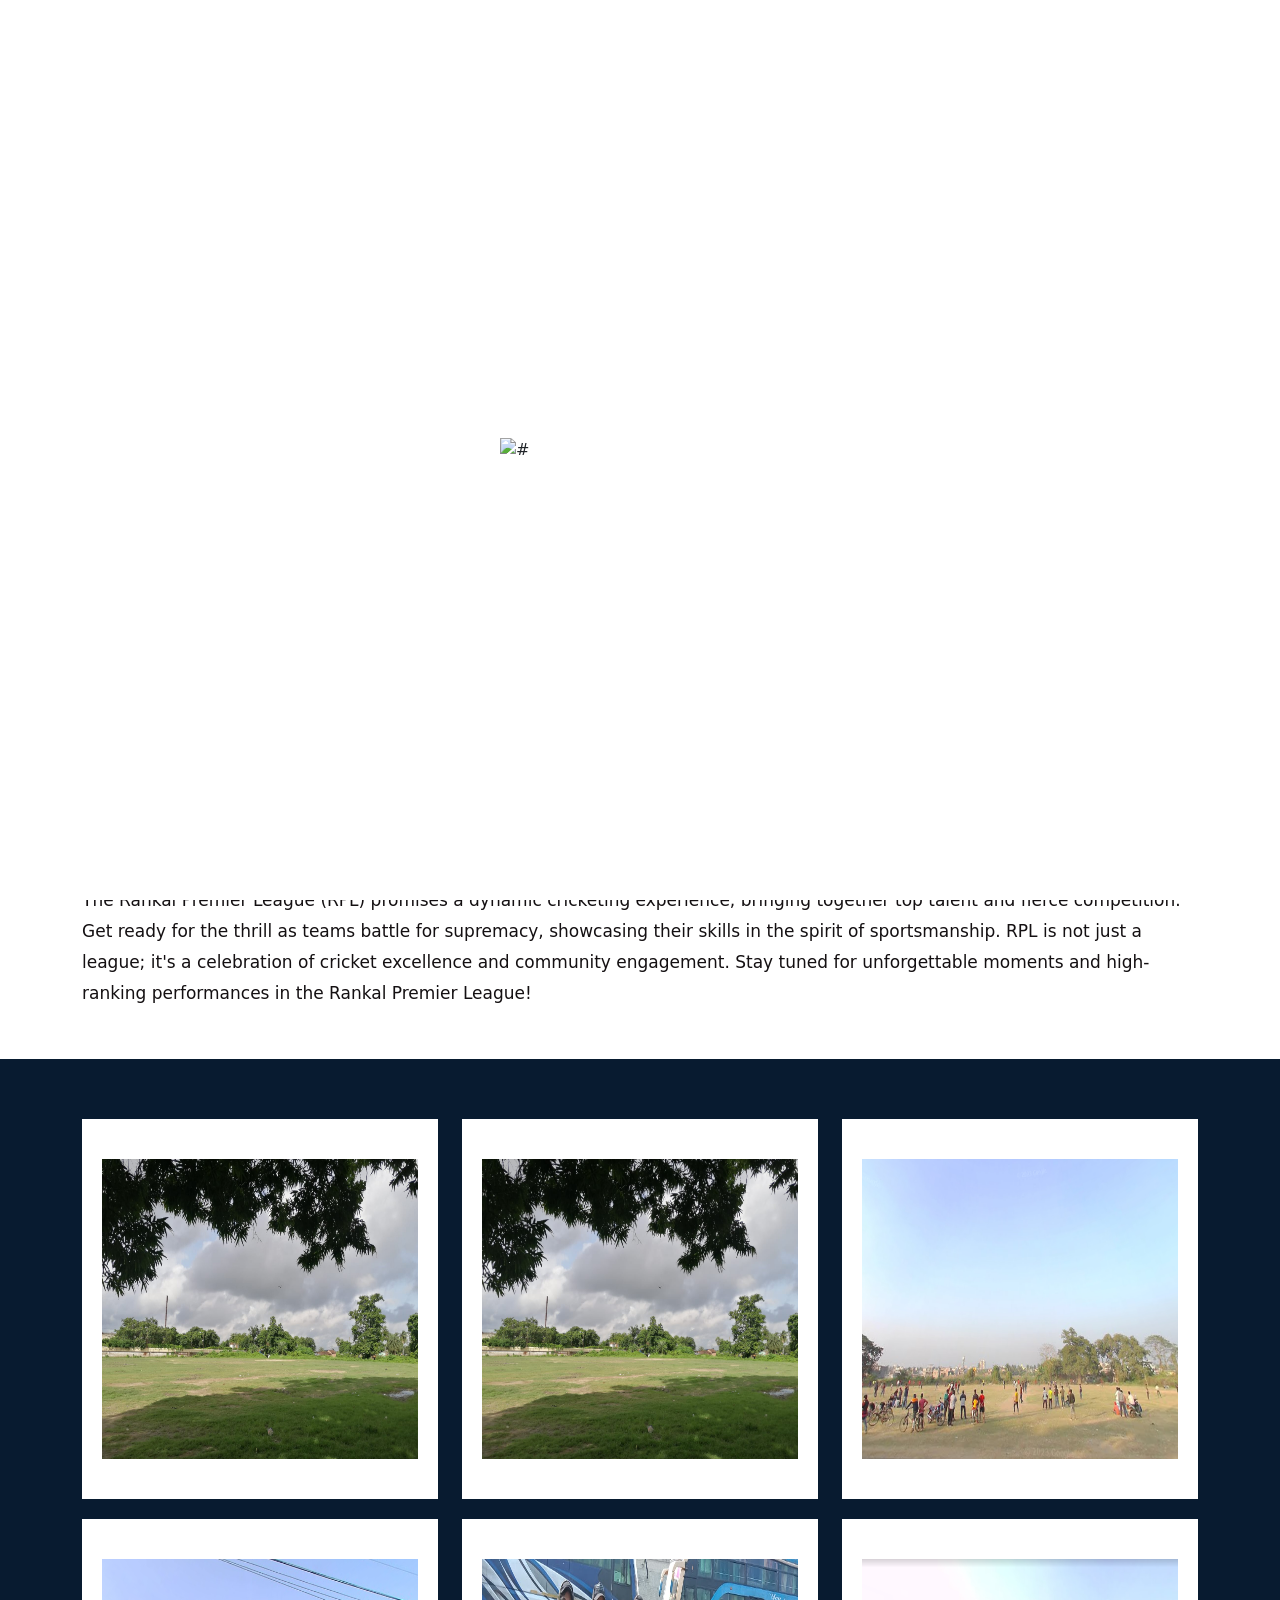
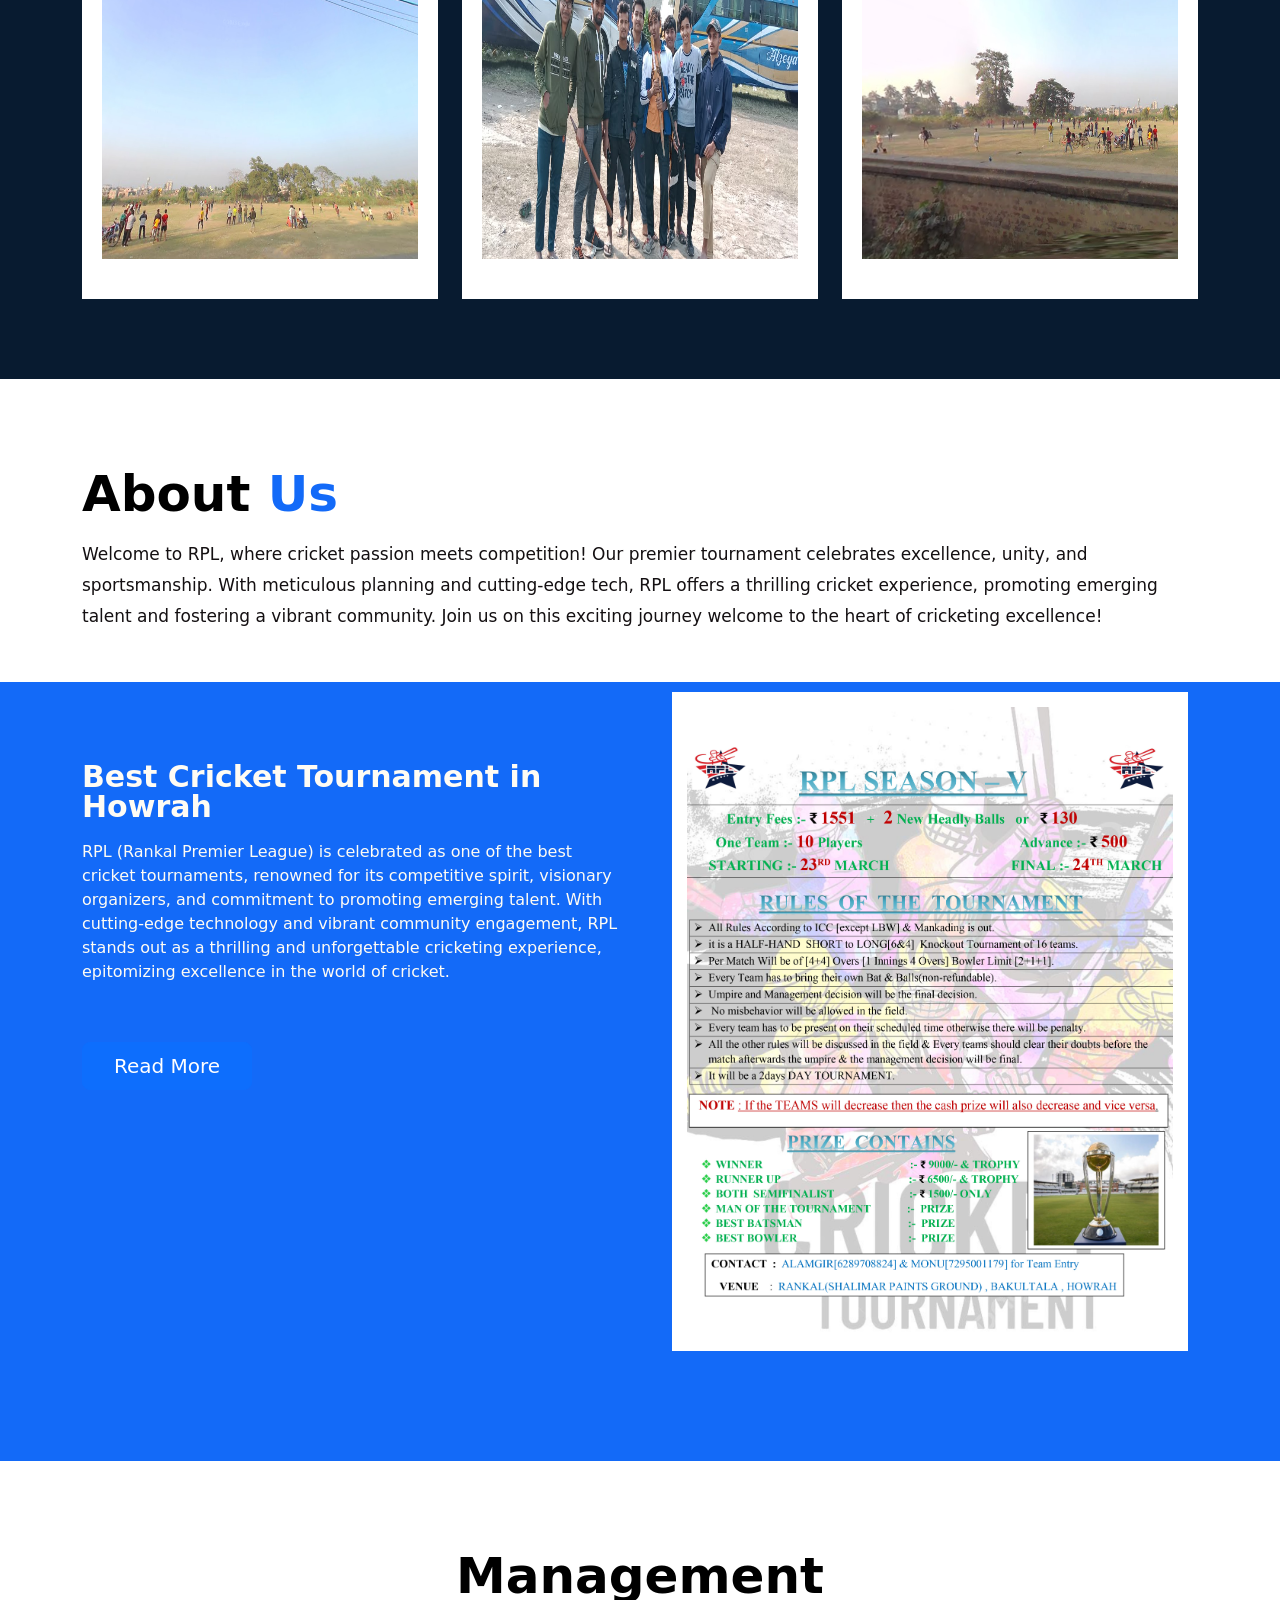
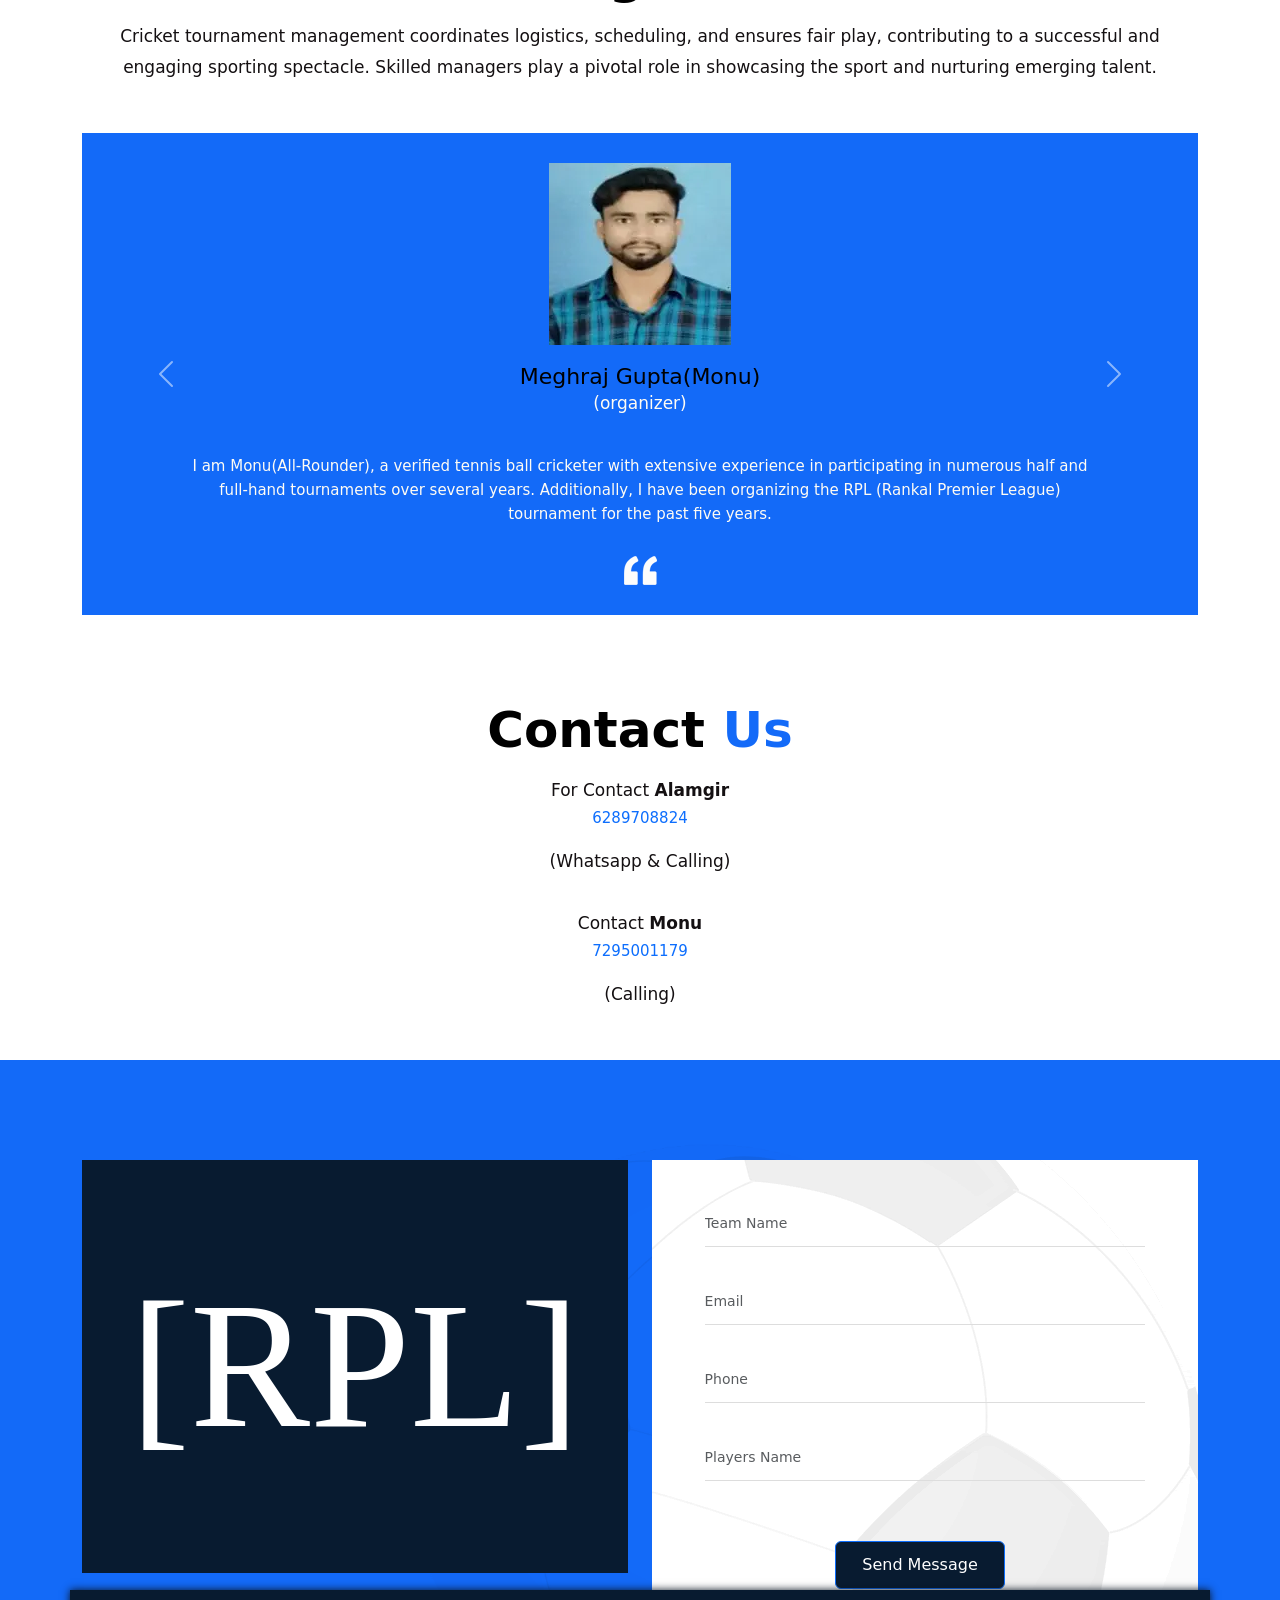
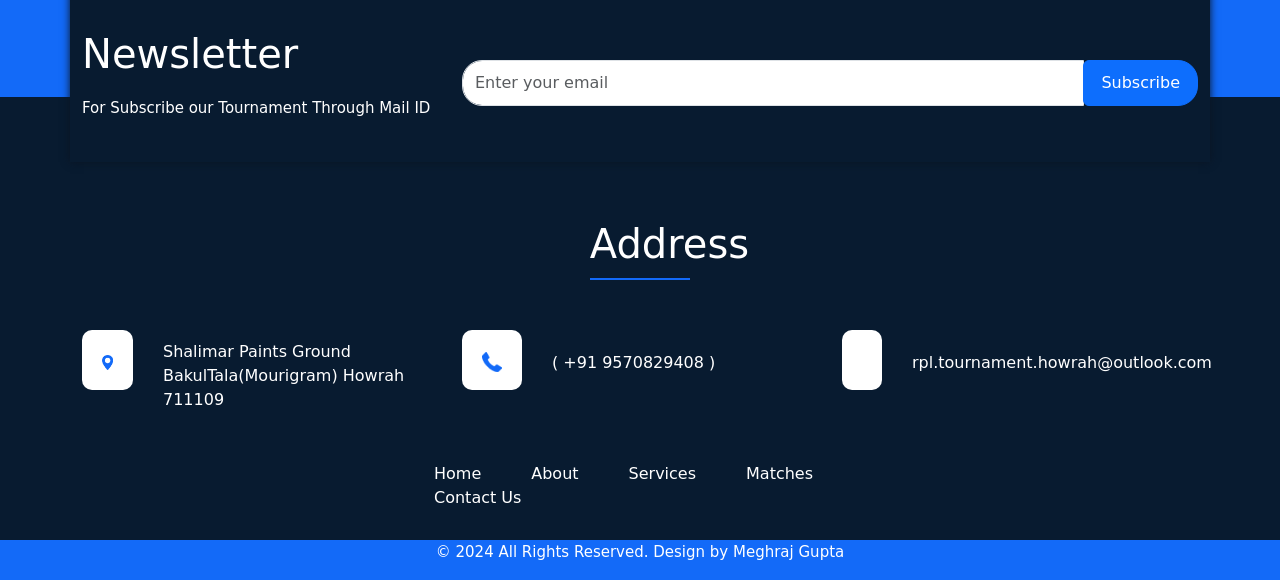
==== commit 9e373d49: "Your commit message here" ====
--- a/index.html
+++ b/index.html
@@ -273,7 +273,7 @@
             </div>
             <div class="col-xl-4 col-lg-4 col-md-6 col-sm-12 ">
                <div class="sport_product">
-                  <figure><img src="images/Rpl1Trophy.jpeg" alt="img" /></figure>
+                  <figure><img src="images/Feild.jpeg" alt="img" /></figure>
                </div>
             </div>
             <div class="col-xl-4 col-lg-4 col-md-6 col-sm-12 ">
@@ -358,7 +358,7 @@
                      </div>
                      <div class="col-xl-6 col-lg-6 col-md-6 col-sm-12">
                         <div class="img-box">
-                           <figure><img src="images/Tournament.jpg" style="max-width: 100%; border: 15px solid #fff;" />
+                           <figure><img src="images/RPL_SEASON_5.jpg" style="max-width: 100%; border: 15px solid #fff;" />
                            </figure>
                         </div>
                      </div>
@@ -468,7 +468,7 @@
                      <div class="carousel-item">
                         <div class="titlepage">
                            <div class="john">
-                              <div class="john_image"><img src="images/Monu.webp" style="max-width: 100%;"></div>
+                              <div class="john_image"><img src="images/alamgir.jpeg" style="max-width: 100%;"></div>
                               <div class="john_text">Alamgir<span style="color: #fffcf4;">(sub-organizer)</span>
                               </div>
                               <p class="lorem_ipsum_text">I am Alamgir(All-Rounder), a verified tennis ball cricketer with extensive experience
@@ -539,7 +539,7 @@
                <div class="email_btn">
                   <form id="myForm">
                      <div class="form-group">
-                        <input type="text" class="form-control form-control-sm" placeholder="Name" name="Name"
+                        <input type="text" class="form-control form-control-sm" placeholder="Team Name" name="Name"
                            id="Name">
                      </div>
                      <div class="form-group">
@@ -552,11 +552,11 @@
                      </div>
                      <div class="form-group">
                         <input type="txtarea" cols="30" rows="10" class="form-control form-control-sm"
-                           placeholder="Message" name="Message" id="Message">
+                           placeholder="Players Name" name="Message" id="Message">
                      </div>
                      <div class="submit_btn">
                         <input type="button" onclick="validateForm()" class="btn btn-primary"
-                           style="background: #081b30; color: #fff; padding: 11px;" value="send Message">
+                           style="background: #081b30; color: #fff; padding: 11px;" value="Send Message">
                      </div>
                   </form>
                </div>
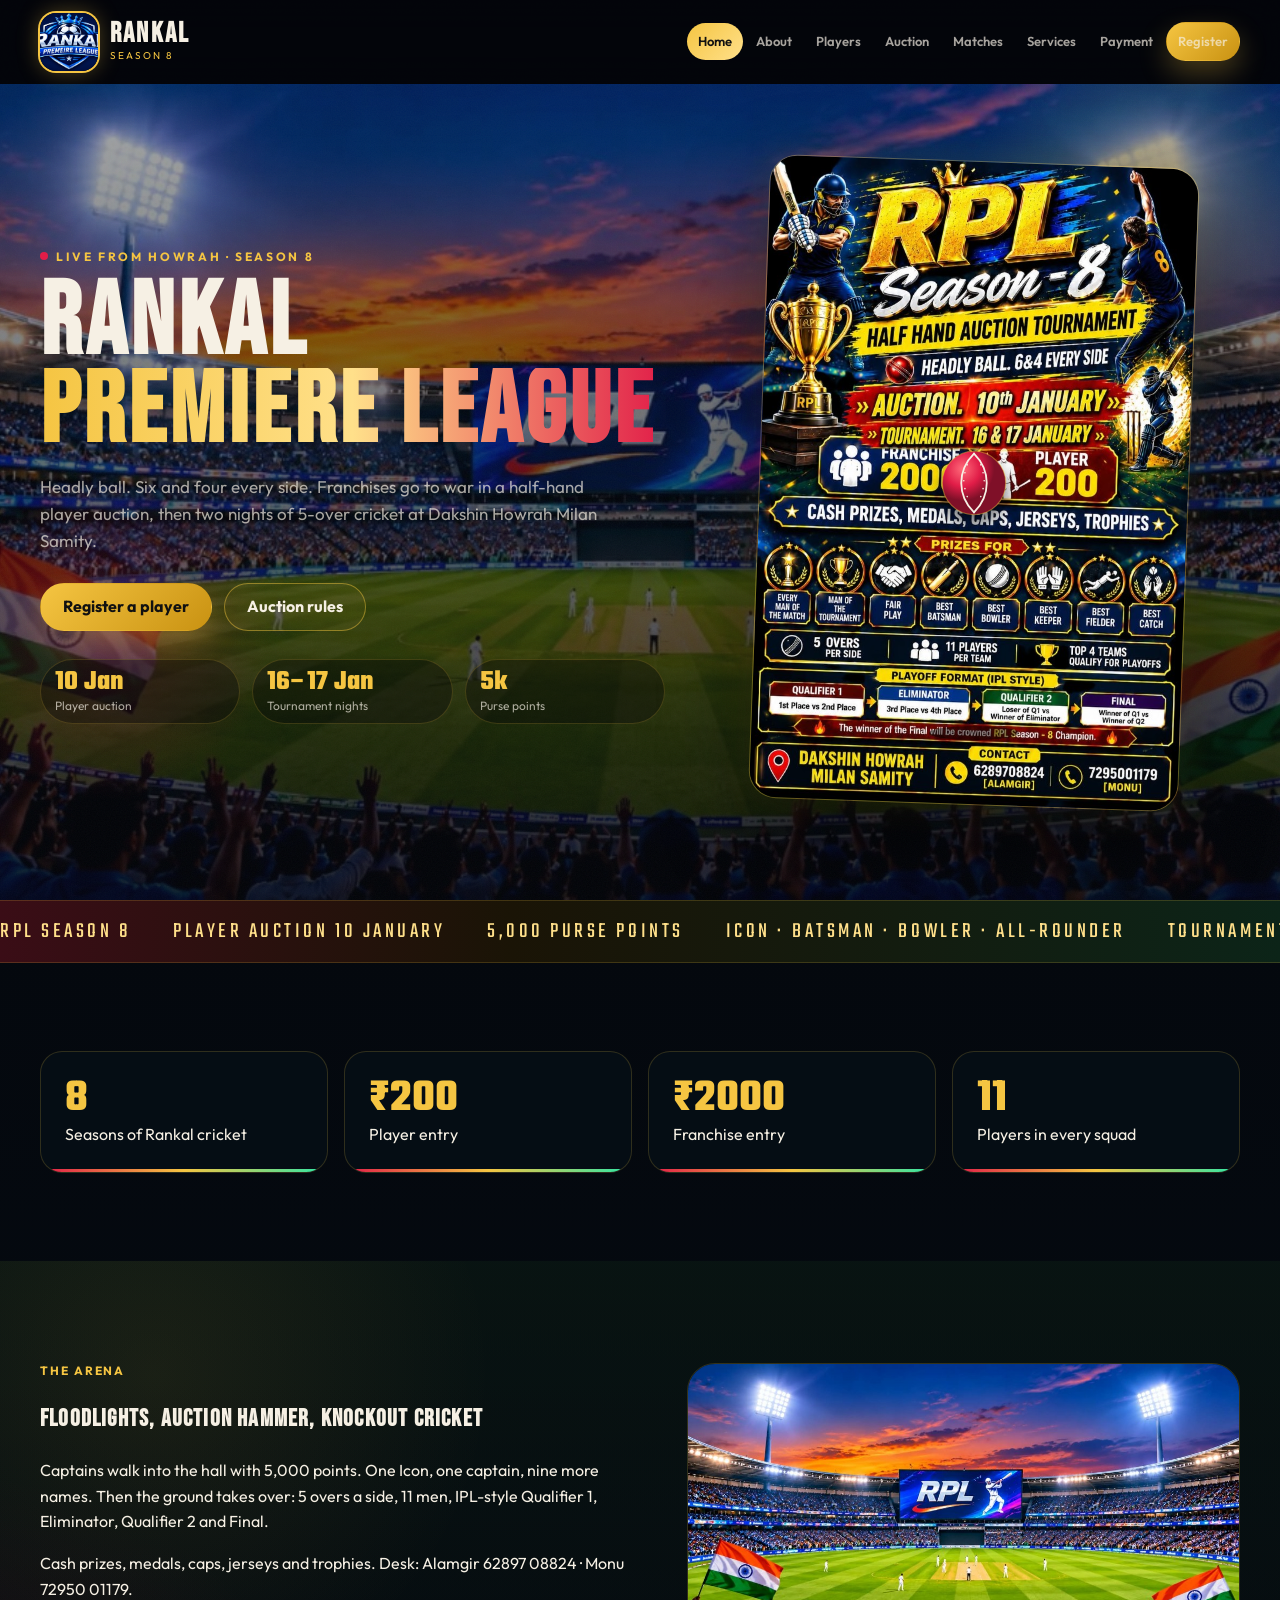
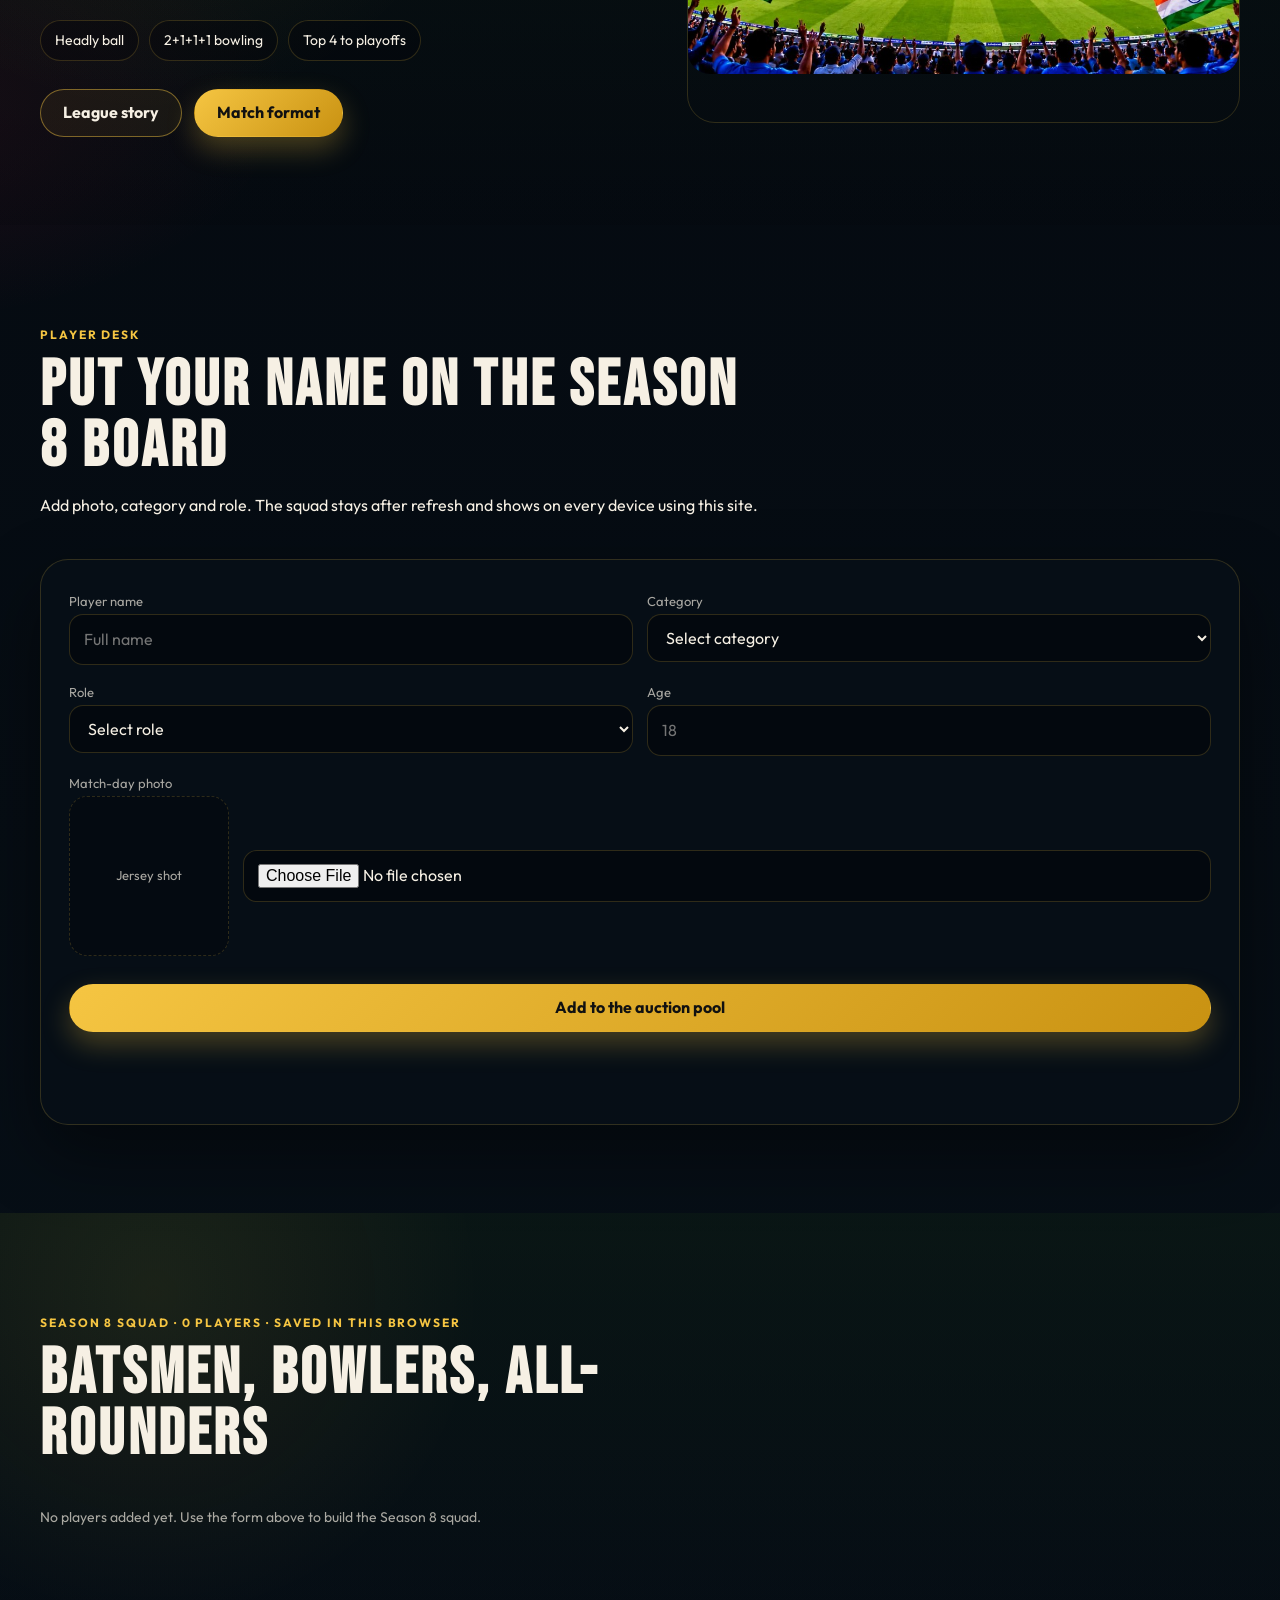
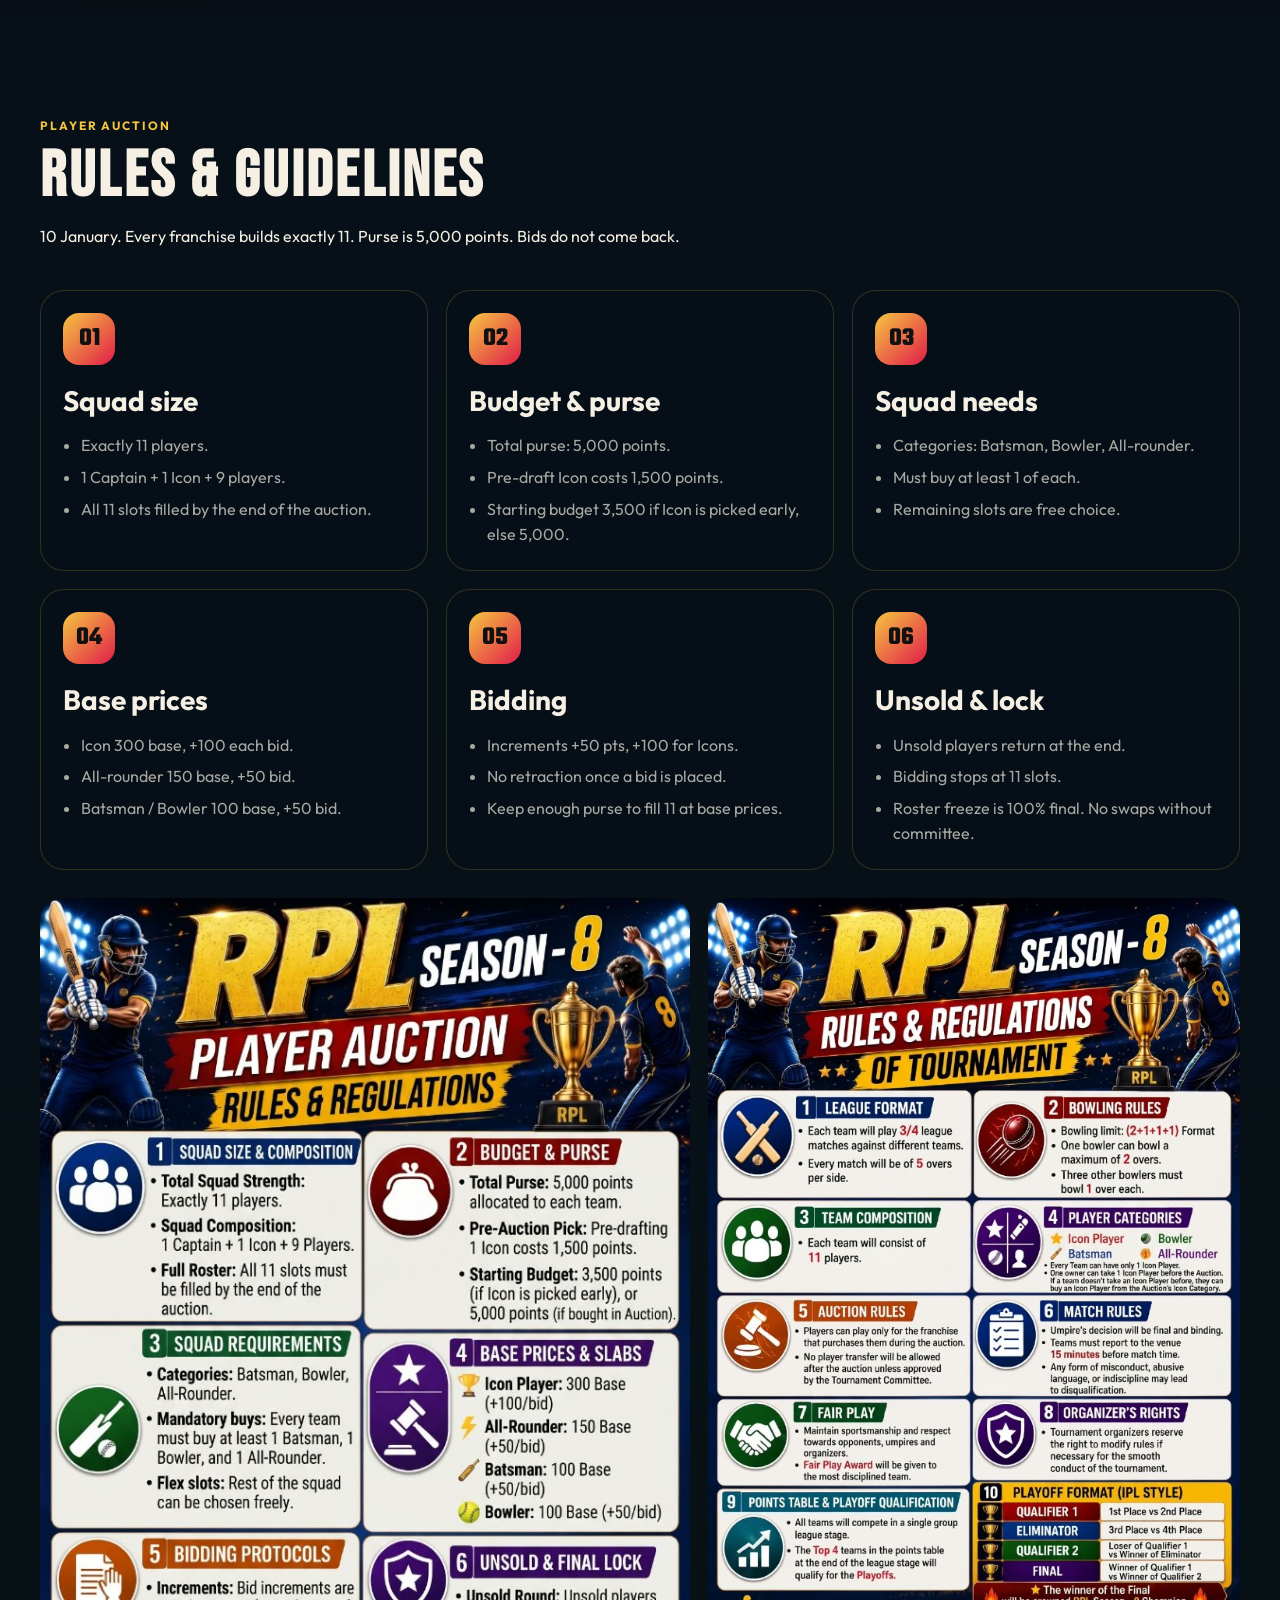
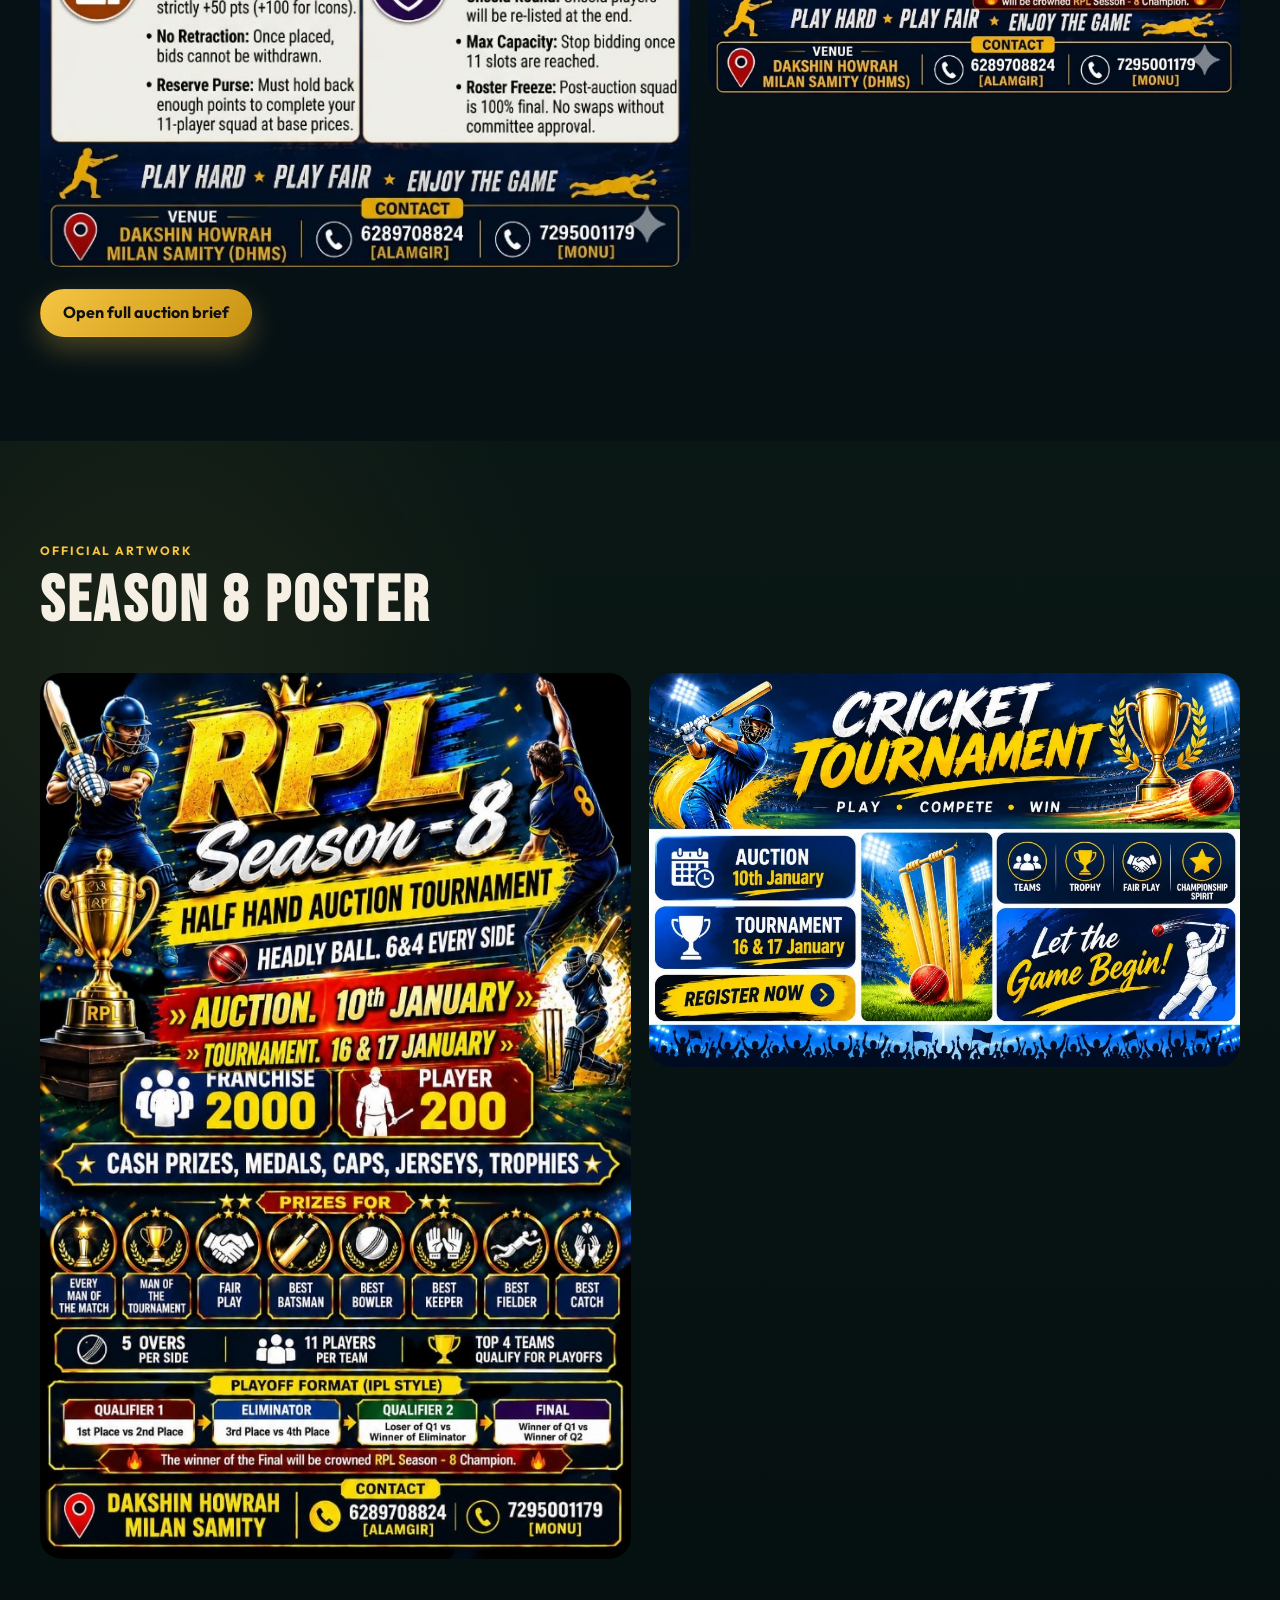
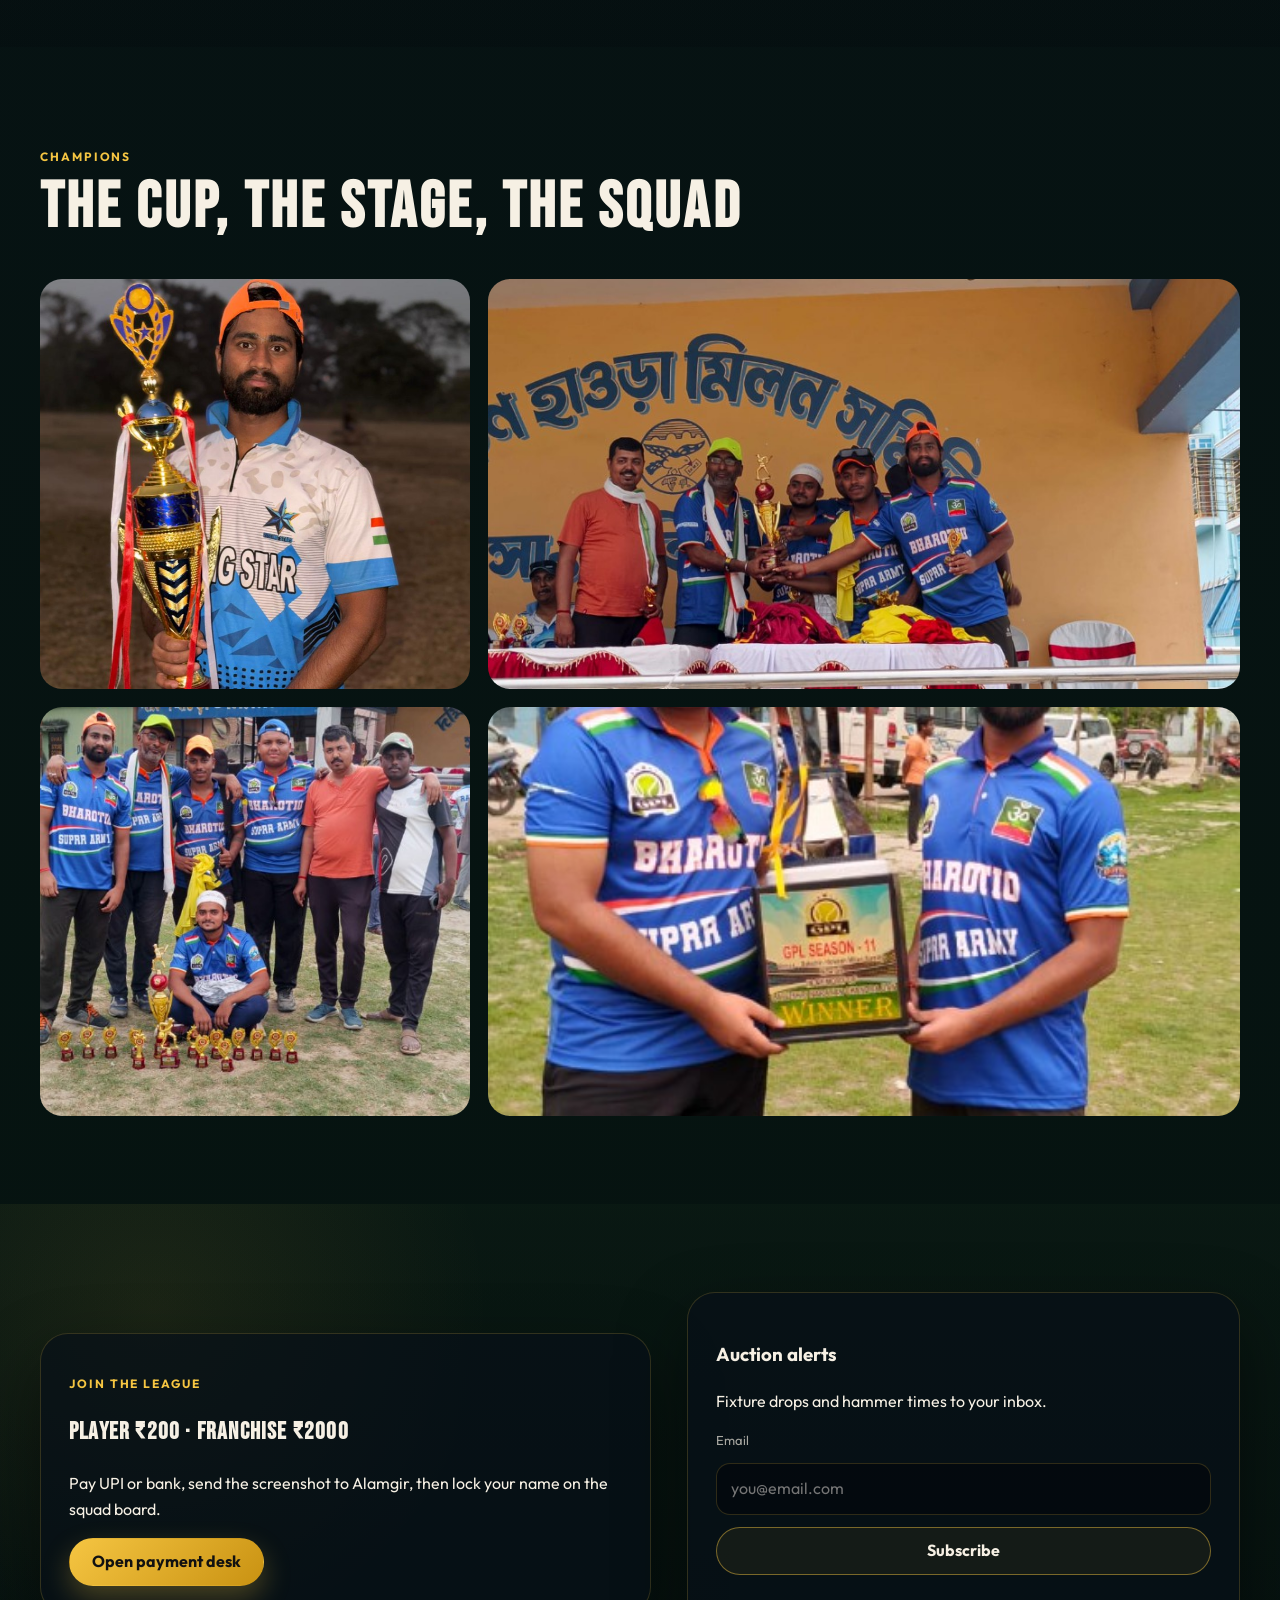
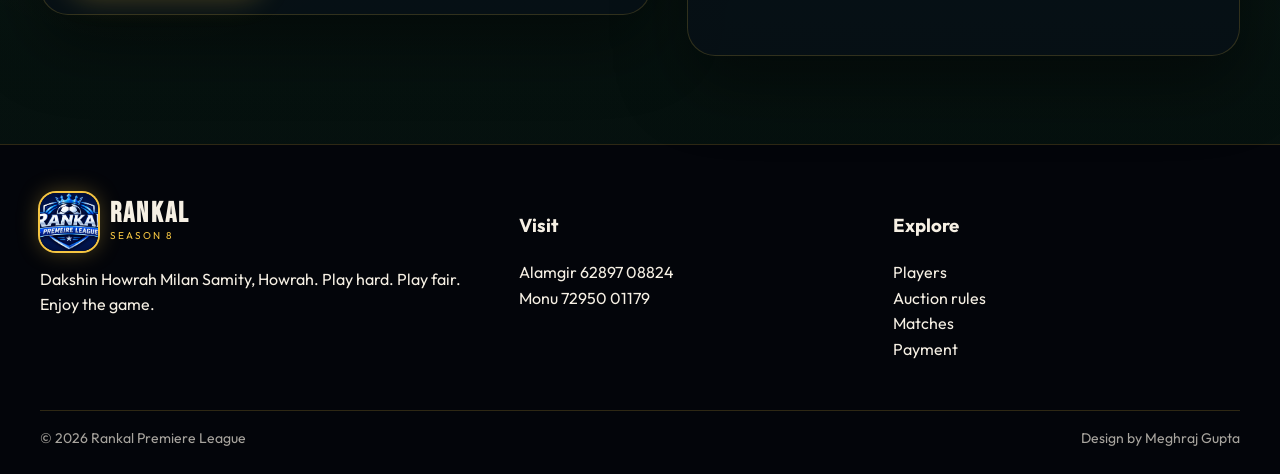
==== commit 00772832: "RPL WEBSITE ADD" ====
--- a/index.html
+++ b/index.html
@@ -1,772 +1,339 @@
 <!DOCTYPE html>
 <html lang="en">
-
 <head>
-   <!-- basic -->
-   <meta charset="utf-8">
-   <meta http-equiv="X-UA-Compatible" content="IE=edge">
-   <!-- mobile metas -->
-   <meta name="viewport" content="width=device-width, initial-scale=1">
-   <meta name="viewport" content="initial-scale=1, maximum-scale=1">
-   <!-- site metas -->
-   <title>[RPL]</title>
-   <meta name="keywords" content="">
-   <meta name="description" content="">
-   <meta name="author" content="">
-   <!-- bootstrap css -->
-   <link rel="stylesheet" href="css/bootstrap.min.css">
-   <!-- icon -->
-   <link href="images/rpl.jpeg" rel="icon">
-   <!-- style css -->
-   <link rel="stylesheet" href="css/style.css">
-   <!-- Responsive-->
-   <link rel="stylesheet" href="css/responsive.css">
-   <!-- fevicon -->
-   <link rel="icon" href="images/fevicon.png" type="image/gif" />
-   <!-- Scrollbar Custom CSS -->
-   <link rel="stylesheet" href="css/jquery.mCustomScrollbar.min.css">
-   <!-- Tweaks for older IEs-->
-   <link rel="stylesheet" href="https://netdna.bootstrapcdn.com/font-awesome/4.0.3/css/font-awesome.css">
-   <!-- owl stylesheets -->
-   <link rel="stylesheet" href="css/owl.carousel.min.css">
-   <link rel="stylesheet" href="css/owl.theme.default.min.css">
-   <link href="https://cdn.jsdelivr.net/npm/bootstrap@5.3.2/dist/css/bootstrap.min.css" rel="stylesheet"
-      integrity="sha384-T3c6CoIi6uLrA9TneNEoa7RxnatzjcDSCmG1MXxSR1GAsXEV/Dwwykc2MPK8M2HN" crossorigin="anonymous">
-   <link rel="stylesheet" href="https://cdnjs.cloudflare.com/ajax/libs/fancybox/2.1.5/jquery.fancybox.min.css"
-      media="screen">
-   <!--[if lt IE 9]>
-      <script src="https://oss.maxcdn.com/html5shiv/3.7.3/html5shiv.min.js"></script>
-      <script src="https://oss.maxcdn.com/respond/1.4.2/respond.min.js"></script><![endif]-->
+  <meta charset="utf-8">
+  <meta name="viewport" content="width=device-width, initial-scale=1">
+  <title>RPL Season 8 | Rankal Premiere League Howrah</title>
+  <meta name="description" content="RPL Season 8 half-hand player auction cricket at Dakshin Howrah Milan Samity. Auction 10 January. Tournament 16 and 17 January. Player ₹200. Franchise ₹2000.">
+  <link rel="icon" href="images/logo.jpg">
+  <link rel="preconnect" href="https://fonts.googleapis.com">
+  <link rel="preconnect" href="https://fonts.gstatic.com" crossorigin>
+  <link href="https://fonts.googleapis.com/css2?family=Bebas+Neue&family=Outfit:wght@400;500;600;700;800&family=Rajdhani:wght@600;700&family=Teko:wght@600;700&display=swap" rel="stylesheet">
+  <link rel="stylesheet" href="css/style.css?v=9">
 </head>
-<!-- body -->
-
-<body class="main-layout">
-   <!-- loader  -->
-   <div class="loader_bg">
-      <div class="loader"><img src="images/loading.gif" alt="#" /></div>
-   </div>
-   <!-- end loader -->
-   <header>
-      <div class="px-3 py-2 text-bg-primary border-bottom">
-         <div class="container">
-            <div class="d-flex flex-wrap align-items-center justify-content-center justify-content-lg-start">
-               <a href="/" class="d-flex align-items-center my-2 my-lg-0 me-lg-auto text-white text-decoration-none">
-                  <img src="images/rpl.jpeg" class="bi me-2" width="40" height="32" role="img" aria-label="Bootstrap">
-               </a>
-
-               <ul class="nav col-12 col-lg-auto my-2 justify-content-center my-md-0 text-small">
-                  <li>
-                     <a href="index.html" class="nav-link text-white">
-                        <svg xmlns="http://www.w3.org/2000/svg" fill="currentColor"
-                           class="bi bi-house-door mx-auto mb-1" width="24" height="24" viewBox="0 0 16 16">
-                           <path
-                              d="M8.354 1.146a.5.5 0 0 0-.708 0l-6 6A.5.5 0 0 0 1.5 7.5v7a.5.5 0 0 0 .5.5h4.5a.5.5 0 0 0 .5-.5v-4h2v4a.5.5 0 0 0 .5.5H14a.5.5 0 0 0 .5-.5v-7a.5.5 0 0 0-.146-.354L13 5.793V2.5a.5.5 0 0 0-.5-.5h-1a.5.5 0 0 0-.5.5v1.293zM2.5 14V7.707l5.5-5.5 5.5 5.5V14H10v-4a.5.5 0 0 0-.5-.5h-3a.5.5 0 0 0-.5.5v4z" />
-                        </svg>Home
-                     </a>
-                  </li>
-                  <li>
-                     <a href="about.html" class="nav-link text-white">
-                        <svg xmlns="http://www.w3.org/2000/svg" width="16" height="16" fill="currentColor"
-                           class="bi bi-info-circle" viewBox="0 0 16 16">
-                           <path d="M8 15A7 7 0 1 1 8 1a7 7 0 0 1 0 14m0 1A8 8 0 1 0 8 0a8 8 0 0 0 0 16" />
-                           <path
-                              d="m8.93 6.588-2.29.287-.082.38.45.083c.294.07.352.176.288.469l-.738 3.468c-.194.897.105 1.319.808 1.319.545 0 1.178-.252 1.465-.598l.088-.416c-.2.176-.492.246-.686.246-.275 0-.375-.193-.304-.533zM9 4.5a1 1 0 1 1-2 0 1 1 0 0 1 2 0" />
-                        </svg>
-                        About Us
-                     </a>
-                  </li>
-                  <li>
-                     <a href="payment.html" class="nav-link text-white">
-                        <svg xmlns="http://www.w3.org/2000/svg" width="16" height="16" fill="currentColor"
-                           class="bi bi-credit-card" viewBox="0 0 16 16">
-                           <path
-                              d="M0 4a2 2 0 0 1 2-2h12a2 2 0 0 1 2 2v8a2 2 0 0 1-2 2H2a2 2 0 0 1-2-2zm2-1a1 1 0 0 0-1 1v1h14V4a1 1 0 0 0-1-1zm13 4H1v5a1 1 0 0 0 1 1h12a1 1 0 0 0 1-1z" />
-                           <path d="M2 10a1 1 0 0 1 1-1h1a1 1 0 0 1 1 1v1a1 1 0 0 1-1 1H3a1 1 0 0 1-1-1z" />
-                        </svg> Payment
-                     </a>
-                  </li>
-                  <li>
-                     <a href="service.html" class="nav-link text-white">
-                        <svg xmlns="http://www.w3.org/2000/svg" width="16" height="16" fill="currentColor"
-                           class="bi bi-gear" viewBox="0 0 16 16">
-                           <path
-                              d="M8 4.754a3.246 3.246 0 1 0 0 6.492 3.246 3.246 0 0 0 0-6.492zM5.754 8a2.246 2.246 0 1 1 4.492 0 2.246 2.246 0 0 1-4.492 0z" />
-                           <path
-                              d="M9.796 1.343c-.527-1.79-3.065-1.79-3.592 0l-.094.319a.873.873 0 0 1-1.255.52l-.292-.16c-1.64-.892-3.433.902-2.54 2.541l.159.292a.873.873 0 0 1-.52 1.255l-.319.094c-1.79.527-1.79 3.065 0 3.592l.319.094a.873.873 0 0 1 .52 1.255l-.16.292c-.892 1.64.901 3.434 2.541 2.54l.292-.159a.873.873 0 0 1 1.255.52l.094.319c.527 1.79 3.065 1.79 3.592 0l.094-.319a.873.873 0 0 1 1.255-.52l.292.16c1.64.893 3.434-.902 2.54-2.541l-.159-.292a.873.873 0 0 1 .52-1.255l.319-.094c1.79-.527 1.79-3.065 0-3.592l-.319-.094a.873.873 0 0 1-.52-1.255l.16-.292c.893-1.64-.902-3.433-2.541-2.54l-.292.159a.873.873 0 0 1-1.255-.52l-.094-.319zm-2.633.283c.246-.835 1.428-.835 1.674 0l.094.319a1.873 1.873 0 0 0 2.693 1.115l.291-.16c.764-.415 1.6.42 1.184 1.185l-.159.292a1.873 1.873 0 0 0 1.116 2.692l.318.094c.835.246.835 1.428 0 1.674l-.319.094a1.873 1.873 0 0 0-1.115 2.693l.16.291c.415.764-.42 1.6-1.185 1.184l-.291-.159a1.873 1.873 0 0 0-2.693 1.116l-.094.318c-.246.835-1.428.835-1.674 0l-.094-.319a1.873 1.873 0 0 0-2.692-1.115l-.292.16c-.764.415-1.6-.42-1.184-1.185l.159-.291A1.873 1.873 0 0 0 1.945 8.93l-.319-.094c-.835-.246-.835-1.428 0-1.674l.319-.094A1.873 1.873 0 0 0 3.06 4.377l-.16-.292c-.415-.764.42-1.6 1.185-1.184l.292.159a1.873 1.873 0 0 0 2.692-1.115l.094-.319z" />
-                        </svg>
-                        Service
-                     </a>
-                  </li>
-                  <li>
-                     <a href="matches.html" class="nav-link text-white">
-                        <svg xmlns="http://www.w3.org/2000/svg" width="16" height="16" fill="currentColor"
-                           class="bi bi-controller" viewBox="0 0 16 16">
-                           <path
-                              d="M11.5 6.027a.5.5 0 1 1-1 0 .5.5 0 0 1 1 0m-1.5 1.5a.5.5 0 1 0 0-1 .5.5 0 0 0 0 1m2.5-.5a.5.5 0 1 1-1 0 .5.5 0 0 1 1 0m-1.5 1.5a.5.5 0 1 0 0-1 .5.5 0 0 0 0 1m-6.5-3h1v1h1v1h-1v1h-1v-1h-1v-1h1v-1" />
-                           <path
-                              d="M3.051 3.26a.5.5 0 0 1 .354-.613l1.932-.518a.5.5 0 0 1 .62.39c.655-.079 1.35-.117 2.043-.117.72 0 1.443.041 2.12.126a.5.5 0 0 1 .622-.399l1.932.518a.5.5 0 0 1 .306.729c.14.09.266.19.373.297.408.408.78 1.05 1.095 1.772.32.733.599 1.591.805 2.466.206.875.34 1.78.364 2.606.024.816-.059 1.602-.328 2.21a1.42 1.42 0 0 1-1.445.83c-.636-.067-1.115-.394-1.513-.773-.245-.232-.496-.526-.739-.808-.126-.148-.25-.292-.368-.423-.728-.804-1.597-1.527-3.224-1.527-1.627 0-2.496.723-3.224 1.527-.119.131-.242.275-.368.423-.243.282-.494.575-.739.808-.398.38-.877.706-1.513.773a1.42 1.42 0 0 1-1.445-.83c-.27-.608-.352-1.395-.329-2.21.024-.826.16-1.73.365-2.606.206-.875.486-1.733.805-2.466.315-.722.687-1.364 1.094-1.772a2.34 2.34 0 0 1 .433-.335.504.504 0 0 1-.028-.079zm2.036.412c-.877.185-1.469.443-1.733.708-.276.276-.587.783-.885 1.465a13.748 13.748 0 0 0-.748 2.295 12.351 12.351 0 0 0-.339 2.406c-.022.755.062 1.368.243 1.776a.42.42 0 0 0 .426.24c.327-.034.61-.199.929-.502.212-.202.4-.423.615-.674.133-.156.276-.323.44-.504C4.861 9.969 5.978 9.027 8 9.027s3.139.942 3.965 1.855c.164.181.307.348.44.504.214.251.403.472.615.674.318.303.601.468.929.503a.42.42 0 0 0 .426-.241c.18-.408.265-1.02.243-1.776a12.354 12.354 0 0 0-.339-2.406 13.753 13.753 0 0 0-.748-2.295c-.298-.682-.61-1.19-.885-1.465-.264-.265-.856-.523-1.733-.708-.85-.179-1.877-.27-2.913-.27-1.036 0-2.063.091-2.913.27z" />
-                        </svg>
-                        Matches
-                     </a>
-                  </li>
-                  <li>
-                     <a href="contact.html" class="nav-link text-white">
-                        <svg xmlns="http://www.w3.org/2000/svg" width="16" height="16" fill="currentColor"
-                           class="bi bi-file-person" viewBox="0 0 16 16">
-                           <path
-                              d="M12 1a1 1 0 0 1 1 1v10.755S12 11 8 11s-5 1.755-5 1.755V2a1 1 0 0 1 1-1zM4 0a2 2 0 0 0-2 2v12a2 2 0 0 0 2 2h8a2 2 0 0 0 2-2V2a2 2 0 0 0-2-2z" />
-                           <path d="M8 10a3 3 0 1 0 0-6 3 3 0 0 0 0 6" />
-                        </svg>
-                        Contact Us
-                     </a>
-                  </li>
-               </ul>
-            </div>
-         </div>
-      </div>
-   </header>
-   <!-- header -->
-   <!-- <header class="section">
-          header inner
-         <div class="header">
-            <div class="container">
-               <div class="row">
-                  <div class="col-xl-3 col-lg-3 col-md-3 col-sm-3 col logo_section">
-                     <div class="full">
-                        <div class="center-desk">
-                           <div class="logo"> <a href="index.html"><img src="images/rpl.jpeg" alt="#"></a> </div>
-                        </div>
-                     </div>
-                  </div>
-                  <div class="col-xl-9 col-lg-9 col-md-9 col-sm-9">
-                     <div class="menu-area">
-                        <div class="limit-box">
-                           <nav class="main-menu">
-                              <ul class="menu-area-main">
-                                 <li> <a href="index.html">Home</a> </li>
-                                 <li> <a href="about.html">About</a> </li>
-                                 <li><a href="service.html">Service</a></li>
-                                 <li><a href="matches.html">Matches</a></li>
-                                 <li><a href="contact.html">Contact Us</a></li>
-                              </ul>
-                           </nav>
-                        </div>
-                     </div>
-                  </div>
-               </div>
-            </div>
-         </div> -->
-   <!-- end header inner -->
-   </header>
-   <!-- end header -->
-   <section>
-      <div id="main_slider" class="section carousel slide banner-main" data-ride="carousel">
-         <ol class="carousel-indicators">
-            <li data-target="#main_slider" data-slide-to="0" class="active"></li>
-            <li data-target="#main_slider" data-slide-to="1"></li>
-            <li data-target="#main_slider" data-slide-to="2"></li>
-         </ol>
-         <div class="carousel-inner">
-            <div class="carousel-item active">
-               <div class="container">
-                  <div class="row marginii">
-                     <div class="col-xl-6 col-lg-6 col-md-6 col-sm-12">
-                        <div class="carousel-caption ">
-                           <h1>Welcome to <strong class="color">Our Tournament</strong></h1>
-                           <p>The RPL Cricket Extravaganza 2024 promises cricketing excellence with top 
-                              regional teams battling for glory in an electrifying tournament, showcasing
-                               thrilling moments and individual brilliance on the field. Beyond the boundaries, 
-                               community engagement initiatives connect fans, making the RPL more than just a tournament –
-                              it's a celebration of cricket passion and regional pride.
-                           </p>
-                           <a class="btn btn-lg btn-info" href="payment.html" role="button">Book Now</a>
-                           <a class="btn btn-lg btn-info" href="about.html" role="button">About </a>
-                        </div>
-                     </div>
-                     <div class="col-xl-6 col-lg-6 col-md-6 col-sm-12">
-                        <div class="img-box">
-                           <figure class="response-img"><img src="images/Tournament.jpg" alt="img" /></figure>
-                        </div>
-                     </div>
-                  </div>
-               </div>
-            </div>
-            <div class="carousel-item">
-               <div class="container">
-                  <div class="row marginii">
-                     <div class="col-xl-6 col-lg-6 col-md-6 col-sm-12">
-                        <div class="carousel-caption ">
-                           <h1>Welcome to <strong class="color">Our Tournament</strong></h1>
-                           <p>The RPL Cricket Extravaganza 2024 promises cricketing excellence with top 
-                              regional teams battling for glory in an electrifying tournament, showcasing
-                               thrilling moments and individual brilliance on the field. Beyond the boundaries, 
-                               community engagement initiatives connect fans, making the RPL more than just a tournament –
-                              it's a celebration of cricket passion and regional pride.</p>
-                           <a class="btn btn-lg btn-primary" href="#" role="button">Book Now</a>
-                           <a class="btn btn-lg btn-primary" href="about.html" role="button">About</a>
-                        </div>
-                     </div>
-                     <div class="col-xl-6 col-lg-6 col-md-6 col-sm-12">
-                        <div class="img-box ">
-                           <figure class="response-img"><img src="images/Season5.jpg" alt="img" /></figure>
-                        </div>
-                     </div>
-                  </div>
-               </div>
-            </div>
-            <div class="carousel-item">
-               <div class="container">
-                  <div class="row marginii">
-                     <div class="col-xl-6 col-lg-6 col-md-6 col-sm-12">
-                        <div class="carousel-caption ">
-                           <h1>Welcome to <strong class="color">Our Tournament</strong></h1>
-                           <p>The RPL Cricket Extravaganza 2024 promises cricketing excellence with top 
-                              regional teams battling for glory in an electrifying tournament, showcasing
-                               thrilling moments and individual brilliance on the field. Beyond the boundaries, 
-                               community engagement initiatives connect fans, making the RPL more than just a tournament –
-                              it's a celebration of cricket passion and regional pride.</p>
-                           <a class="btn btn-lg btn-primary" href="#" role="button">Book Now</a>
-                           <a class="btn btn-lg btn-primary" href="about.html" role="button">About</a>
-                        </div>
-                     </div>
-                     <div class="col-xl-6 col-lg-6 col-md-6 col-sm-12">
-                        <div class="img-box">
-                           <figure class="response-img"><img src="images/Never_end.jpg" alt="img" /></figure>
-                        </div>
-                     </div>
-                  </div>
-               </div>
-            </div>
-         </div>
-         <a class="carousel-control-prev" id="prev" href="#main_slider" role="button" data-slide="prev">
-            <i class='fa fa-angle-left'></i></a>
-         <a class="carousel-control-next" id="next" href="#main_slider" role="button" data-slide="next">
-            <i class='fa fa-angle-right'></i>
-         </a>
-      </div>
-   </section>
-   <!-- plant -->
-   <div id="plant" class="section  product">
-      <div class="container">
-         <div class="row">
-            <div class="col-md-12 ">
-               <div class="titlepage">
-                  <h2><strong class="black"> Our</strong> Services</h2>
-                  <span>The Rankal Premier League (RPL) promises a dynamic cricketing experience,
-                      bringing together top talent and fierce competition. Get ready for the thrill 
-                      as teams battle for supremacy, showcasing their skills in the spirit of sportsmanship. 
-                      RPL is not just a league; it's a celebration of cricket excellence and community 
-                      engagement. Stay tuned for unforgettable moments and high-ranking performances 
-                      in the Rankal Premier League!</span>
-               </div>
-            </div>
-         </div>
-      </div>
-   </div>
-   <div class="clothes_main section ">
-      <div class="container">
-         <div class="row">
-            <div class="col-xl-4 col-lg-4 col-md-6 col-sm-12">
-               <div class="sport_product">
-                  <figure><img src="images/field.jpg" alt="img" /></figure>
-               </div>
-            </div>
-            <div class="col-xl-4 col-lg-4 col-md-6 col-sm-12 ">
-               <div class="sport_product">
-                  <figure><img src="images/Feild.jpeg" alt="img" /></figure>
-               </div>
-            </div>
-            <div class="col-xl-4 col-lg-4 col-md-6 col-sm-12 ">
-               <div class="sport_product">
-                  <figure><img src="images/feild1.png" alt="img" /></figure>
-               </div>
-            </div>
-
-
-
-
-            <div class="col-xl-4 col-lg-4 col-md-6 col-sm-12">
-               <div class="sport_product">
-                  <figure><img src="images/feild2.png" alt="img"></figure>
-               </div>
-            </div>
-            <div class="col-xl-4 col-lg-4 col-md-6 col-sm-12 ">
-               <div class="sport_product">
-                  <figure><img src="images/Group (2).jpeg" alt="img"></figure>
-               </div>
-            </div>
-            <div class="col-xl-4 col-lg-4 col-md-6 col-sm-12 ">
-               <div class="sport_product">
-                  <figure><img src="images/feild3.png" alt="img"></figure>
-               </div>
-            </div>
-         </div>
-      </div>
-   </div>
-   </div>
-   <!-- end plant -->
-   <!--about -->
-   <div class="section about ">
-      <div class="container">
-         <div class="row">
-            <div class="col-12">
-               <div class="titlepage">
-                  <h2><strong class="black"> About</strong> Us</h2>
-                  <span>Welcome to RPL, where cricket passion meets competition! Our premier tournament celebrates 
-                     excellence, unity, and sportsmanship. With meticulous planning and cutting-edge tech, RPL offers a 
-                     thrilling cricket experience, promoting emerging talent and fostering a vibrant community.
-                      Join us on this exciting journey welcome to the heart of cricketing excellence!</span>
-               </div>
-            </div>
-         </div>
-      </div>
-   </div>
-
-
-
-   <section>
-      <div id="main_slider" class="section carousel slide banner-main" data-ride="carousel">
-         <ol class="carousel-indicators">
-            <li data-target="#main_slider" data-slide-to="0" class="active"></li>
-            <li data-target="#main_slider" data-slide-to="1"></li>
-            <li data-target="#main_slider" data-slide-to="2"></li>
-         </ol>
-         <div class="carousel-inner">
-            <div class="carousel-item active">
-               <div class="container">
-                  <div class="row marginii">
-                     <div class="col-xl-6 col-lg-6 col-md-6 col-sm-12">
-                        <div class="carousel-sporrt_text ">
-                           <h1 class="sporrt_text">Best Cricket Tournament in Howrah</h1>
-                           <p class="lorem_text">
-                              RPL (Rankal Premier League) is celebrated as one of the best cricket tournaments, renowned  
-                              for its competitive spirit, visionary organizers, and commitment to promoting emerging talent.
-                               With cutting-edge technology and vibrant community engagement, RPL stands out as a thrilling and 
-                               unforgettable cricketing experience, epitomizing excellence in the world of cricket.</p>
-                           <div class="btn_main">
-                              <details>
-                                 <summary class="btn btn-lg btn-primary">Read More</summary>
-                                 <p class="text-white">Monu and Alamgir, the dynamic duo behind the Rankal Premier League (RPL) management, exemplify 
-                                    visionary leadership in cricketing circles. Their strategic planning, organizational finesse, and 
-                                    commitment to excellence have elevated RPL into a premier cricketing spectacle. With a keen eye for 
-                                    talent, digital innovation, and community engagement, Monu and Alamgir steer RPL towards success, 
-                                    embodying the essence of effective sports management. Their leadership ensures a
-                                     seamless blend of thrilling competition and a vibrant cricketing culture in the RPL landscape.</p>
-                               </details>
-                           </div>
-                        </div>
-                     </div>
-                     <div class="col-xl-6 col-lg-6 col-md-6 col-sm-12">
-                        <div class="img-box">
-                           <figure><img src="images/RPL_SEASON_5.jpg" style="max-width: 100%; border: 15px solid #fff;" />
-                           </figure>
-                        </div>
-                     </div>
-                  </div>
-               </div>
-            </div>
-            <!-- <div class="carousel-item">
-               <div class="container">
-                  <div class="row marginii">
-                     <div class="col-xl-6 col-lg-6 col-md-6 col-sm-12">
-                        <div class="carousel-sporrt_text ">
-                           <h1 class="sporrt_text">Best Cricket Tournament in Howrah</h1>
-                           <p class="lorem_text">There are many variations of passages of Lorem Ipsum available, but the
-                              majority have suffered alteration in some form, by injected randomised words which don't
-                              look even slightly believableThere are many variations of passages of Lorem Ipsum
-                              available, but the majority have suffered alteration in some form, by injected randomised
-                              words which don't look even slightly believable</p>
-                           <div class="btn_main">
-                              <a class="btn btn-lg btn-primary" href="#" role="button">Read More</a>
-                           </div>
-                        </div>
-                     </div>
-                     <div class="col-xl-6 col-lg-6 col-md-6 col-sm-12">
-                        <div class="img-box ">
-                           <figure><img src="images/Tournament.jpg" style="max-width: 100%; border: 15px solid #fff;" />
-                           </figure>
-                        </div>
-                     </div>
-                  </div>
-               </div>
-            </div>
-            <div class="carousel-item">
-               <div class="container">
-                  <div class="row marginii">
-                     <div class="col-xl-6 col-lg-6 col-md-6 col-sm-12">
-                        <div class="carousel-sporrt_text ">
-                           <h1 class="sporrt_text">Best Cricket Tournament in Howrah</h1>
-                           <p class="lorem_text">There are many variations of passages of Lorem Ipsum available, but the
-                              majority have suffered alteration in some form, by injected randomised words which don't
-                              look even slightly believableThere are many variations of passages of Lorem Ipsum
-                              available, but the majority have suffered alteration in some form, by injected randomised
-                              words which don't look even slightly believable</p>
-                           <div class="btn_main">
-                              <a class="btn btn-lg btn-primary" href="#" role="button">Read More</a>
-                           </div>
-                        </div>
-                     </div>
-                     <div class="col-xl-6 col-lg-6 col-md-6 col-sm-12">
-                        <div class="img-box">
-                           <figure><img src="images/Tournament.jpg" style="max-width: 100%; border: 15px solid #fff;" />
-                           </figure>
-                        </div>
-                     </div>
-                  </div>
-               </div>
-            </div>
-         </div> -->
-      </div>
-   </section>
-   </div>
-   <!-- end about -->
-   <!--Our  Clients -->
-   <div id="plant" class="section_Clients layout_padding padding_bottom_0">
-      <div class="container">
-         <div class="row">
-            <div class="col-md-12 ">
-               <div class="titlepage">
-                  <h2> Management</h2>
-                  <span style="text-align: center;">
-                     Cricket tournament management coordinates logistics, scheduling, and ensures fair play, 
-                     contributing to a successful and engaging sporting spectacle. 
-                     Skilled managers play a pivotal role in showcasing the sport and nurturing emerging talent.</span>
-               </div>
-            </div>
-         </div>
-      </div>
-   </div>
-   <div class="section Clients_2 layout_padding padding-top_0">
-      <div class="container">
-         <div class="row">
-            <div class="col-sm-12">
-
-               <div id="testimonial" class="carousel slide" data-ride="carousel">
-
-                  <!-- Indicators -->
-                  <ul class="carousel-indicators">
-                     <li data-target="#testimonial" data-slide-to="0" class="active"></li>
-                     <li data-target="#testimonial" data-slide-to="1"></li>
-                     <li data-target="#testimonial" data-slide-to="2"></li>
-                  </ul>
-
-                  <!-- The slideshow -->
-                  <div class="carousel-inner">
-                     <div class="carousel-item active">
-                        <div class="titlepage">
-                           <div class="john">
-                              <div class="john_image"><img src="images/Monu.webp" style="max-width: 100%;"></div>
-                              <div class="john_text">Meghraj Gupta(Monu)<span style="color: #fffcf4;">(organizer)</span>
-                              </div>
-                              <p class="lorem_ipsum_text">I am Monu(All-Rounder), a verified tennis ball cricketer with extensive experience
-                                  in participating in numerous half and full-hand tournaments over several years. Additionally,
-                                  I have been organizing the RPL (Rankal Premier League) tournament for the past five years.</p>
-                              <div class="icon_image"><img src="images/icon-1.png"></div>
-                           </div>
-                        </div>
-                     </div>
-                     <div class="carousel-item">
-                        <div class="titlepage">
-                           <div class="john">
-                              <div class="john_image"><img src="images/alamgir.jpeg" style="max-width: 100%;"></div>
-                              <div class="john_text">Alamgir<span style="color: #fffcf4;">(sub-organizer)</span>
-                              </div>
-                              <p class="lorem_ipsum_text">I am Alamgir(All-Rounder), a verified tennis ball cricketer with extensive experience
-                                 in participating in numerous half and full-hand tournaments over several years. Additionally,
-                                 I have been organizing the RPL (Rankal Premier League) tournament for the past five years.</p>
-                              <div class="icon_image"><img src="images/icon-1.png"></div>
-                           </div>
-                        </div>
-                     </div>
-                     <!-- <div class="carousel-item">
-                        <div class="titlepage">
-                           <div class="john">
-                              <div class="john_image"><img src="images/Monu.webp" style="max-width: 100%;"></div>
-                              <div class="john_text">Meghraj Gupta(Monu)<span style="color: #fffcf4;">(organizer)</span>
-                              </div>
-                              <p class="lorem_ipsum_text">It is a long established fact that a reader will be distracted
-                                 by the readable content of a page when looking at its layout. The point of using Lorem
-                                 Ipsum is that it has a more-or-less normal distribution of letters, asIt is a long
-                                 established fact that a reader will be distracted by the readable content of a page
-                                 when looking at its layout. The point of using Lorem Ipsum is that it has a
-                                 more-or-less normal distribution of letters, as </p>
-                              <div class="icon_image"><img src="images/icon-1.png"></div>
-                           </div>
-                        </div>
-                     </div> -->
-                  </div>
-
-                  <!-- Left and right controls -->
-                  <a class="carousel-control-prev" href="#testimonial" data-slide="prev">
-                     <span class="carousel-control-prev-icon"></span>
-                  </a>
-                  <a class="carousel-control-next" href="#testimonial" data-slide="next">
-                     <span class="carousel-control-next-icon"></span>
-                  </a>
-               </div>
-
-
-            </div>
-         </div>
-      </div>
-   </div>
-   </div>
-   </div>
-   </div>
-   <!-- end Our  Clients -->
-   <!-- start Contact Us-->
-
-   <div id="plant" class="contact_us layout_padding">
-      <div class="container">
-         <div class="row">
-            <div class="col-md-12 ">
-               <div class="titlepage">
-                  <h2><strong class="black"> Contact</strong> Us</h2>
-                  <span style="text-align: center;">For Contact <b>Alamgir</b> <p class="text-primary">6289708824</p>(Whatsapp & Calling) <br> <br> Contact <b>Monu</b> <p class="text-primary">7295001179</p>(Calling) </span>
-               </div>
-            </div>
-         </div>
-      </div>
-   </div>
-
-   <div class="contact_us_2 layout_padding paddind_bottom_0">
-      <div class="container">
-         <div class="row">
-            <div class="col-md-6">
-               <div class="soc_text">[RPL]</div>
-            </div>
-            <div class="col-md-6">
-               <div class="email_btn">
-                  <form id="myForm">
-                     <div class="form-group">
-                        <input type="text" class="form-control form-control-sm" placeholder="Team Name" name="Name"
-                           id="Name">
-                     </div>
-                     <div class="form-group">
-                        <input type="email" class="form-control form-control-sm" placeholder="Email" name="Email"
-                           id="Email">
-                     </div>
-                     <div class="form-group">
-                        <input type="tel" class="form-control form-control-sm" placeholder="Phone" name="Phone"
-                           id="Phone">
-                     </div>
-                     <div class="form-group">
-                        <input type="txtarea" cols="30" rows="10" class="form-control form-control-sm"
-                           placeholder="Players Name" name="Message" id="Message">
-                     </div>
-                     <div class="submit_btn">
-                        <input type="button" onclick="validateForm()" class="btn btn-primary"
-                           style="background: #081b30; color: #fff; padding: 11px;" value="Send Message">
-                     </div>
-                  </form>
-               </div>
-            </div>
-         </div>
-         <div class="row">
-            <div class="contact_us_3 layout_padding">
-               <div class="row">
-                  <div class="col-md-4">
-                     <h1 style="color: #ffffff; ">Newsletter</h1>
-                     <p class="long_text">For Subscribe our Tournament Through Mail ID</p>
-                  </div>
-                  <div class="col-md-8">
-                     <div class="email_text">
-                        <div class="input-group mb-3">
-                           <input id="email"
-                              style="border-bottom-left-radius: 20px !important; border-top-left-radius: 20px !important;"
-                              type="email" class="form-control" placeholder="Enter your email">
-                           <div class="input-group-append">
-                              <!-- <button style="border-top-right-radius: 20px !important; border-bottom-right-radius: 20px !important; color: #fff; padding-bottom: 10px; padding-top: 10px;" class="btn btn-primary" type="Subscribe">Subscribe</button>   -->
-                              <input onclick="validateEmail()"
-                                 style="border-top-right-radius: 20px !important; border-bottom-right-radius: 20px !important; color: #fff; padding-bottom: 10px; padding-top: 10px;"
-                                 class="btn btn-primary" type="button" value="Subscribe">
-                           </div>
-                        </div>
-                     </div>
-                  </div>
-               </div>
-            </div>
-         </div>
-      </div>
-   </div>
-
-
-   <div id="footer" class="Address layout_padding">
-      <div class="container">
-         <div class="row">
-            <div class="col-sm-12">
-               <div class="titlepage">
-                  <div class="main">
-                     <h1 class="address_text">Address</h1>
-                  </div>
-               </div>
-            </div>
-         </div>
-         <div class="address_2">
-            <div class="row">
-               <div class="col-sm-12 col-md-12 col-lg-4">
-                  <div class="site_info">
-                     <span class="info_icon"><img src="images/map-icon.png" /></span>
-                     <span style="margin-top: 10px;">Shalimar Paints Ground BakulTala(Mourigram) Howrah 711109</span>
-                  </div>
-               </div>
-               <div class="col-sm-12 col-md-12 col-lg-4">
-                  <div class="site_info">
-                     <span class="info_icon"><img src="images/phone-icon.png" /></span>
-                     <span style="margin-top: 21px;">( +91 9570829408 )</span>
-                  </div>
-               </div>
-               <div class="col-sm-12 col-md-12 col-lg-4">
-                  <div class="site_info">
-                     <span class="info_icon"><img src="images/email-icon.png" /></span>
-                     <span style="margin-top: 21px;">rpl.tournament.howrah@outlook.com</span>
-                  </div>
-               </div>
-            </div>
-         </div>
-      </div>
-      <div class="menu_main">
-         <div class="menu_text">
-            <ul>
-               <li class="active"><a href="#">Home</a></li>
-               <li><a href="about.html">About</a></li>
-               <li><a href="service.html">Services</a></li>
-               <li><a href="matches.html">Matches</a></li>
-               <li><a href="contact.html">Contact Us</a></li>
-            </ul>
-         </div>
-      </div>
-   </div>
-   </div>
-
-   <!-- end Contact Us-->
-   <!-- footer start-->
-   <div id="plant" class="footer layout_padding">
-      <div class="container">
-         <p>© 2024 All Rights Reserved. Design by<a href="https://meghraj58.github.io/wizardmeghraj.github.io/"> Meghraj Gupta</a></p>
-      </div>
-   </div>
-   <!-- bootstrapcdn -->
-   <script src="https://cdn.jsdelivr.net/npm/bootstrap@5.3.2/dist/js/bootstrap.bundle.min.js"
-      integrity="sha384-C6RzsynM9kWDrMNeT87bh95OGNyZPhcTNXj1NW7RuBCsyN/o0jlpcV8Qyq46cDfL"
-      crossorigin="anonymous"></script>
-   <!-- Javascript files-->
-   <script src="js/jquery.min.js"></script>
-   <script src="js/popper.min.js"></script>
-   <script src="js/bootstrap.bundle.min.js"></script>
-   <script src="js/jquery-3.0.0.min.js"></script>
-   <script src="js/plugin.js"></script>
-   <!-- sidebar -->
-   <script src="js/jquery.mCustomScrollbar.concat.min.js"></script>
-   <script src="js/custom.js"></script>
-   <!-- javascript -->
-   <script src="js/owl.carousel.js"></script>
-   <script src="https:cdnjs.cloudflare.com/ajax/libs/fancybox/2.1.5/jquery.fancybox.min.js"></script>
-   <script>
-      $(document).ready(function () {
-         $(".fancybox").fancybox({
-            openEffect: "none",
-            closeEffect: "none"
-         });
-
-         $(".zoom").hover(function () {
-
-            $(this).addClass('transition');
-         }, function () {
-
-            $(this).removeClass('transition');
-         });
-      });
-
-   </script>
-   <!-- cdn smtpjs link  -->
-   <script src="https://smtpjs.com/v3/smtp.js">
-   </script>
-   <script>
-
-      function validateForm() {
-         let name = document.getElementById("Name").value;
-         let email = document.getElementById("Email").value;
-         let phoneNo = document.getElementById("Phone").value;
-         let message = document.getElementById("Message").value;
-
-         // Simple validation
-         if (!name || !email || !phoneNo || !message) {
-            alert("Please fill in all fields.");
-            return false;
-         }
-
-         // Email validation (you can use a more complex validation if needed)
-         const emailRegex = /^\S+@\S+\.\S+$/;
-         if (!emailRegex.test(email)) {
-            alert("Please enter a valid email address.");
-            return false;
-         }
-
-         // Phone number validation (you can use a more complex validation if needed)
-         const phoneRegex = /^\d{10}$/;
-         if (!phoneRegex.test(phoneNo)) {
-            alert("Please enter a valid 10-digit phone number.");
-            return false;
-         }
-
-         // If all validations pass, send the email
-         sendMail();
-         return false; // Prevent the form from actually submitting
-      }
-
-      function sendMail() {
-         let name = document.getElementById("Name").value;
-         let email = document.getElementById("Email").value;
-         let phoneNo = document.getElementById("Phone").value;
-         let message = document.getElementById("Message").value;
-         let emailBody = "Name: " + name + "<br/>Email: " + email + "<br/>Phone: " + phoneNo + "<br/>Message: " + message;
-
-         Email.send({
-            SecureToken: "e9ba95e0-b278-47ba-9396-1cf8388fab1c",
-            To: 'rpl.tournament.howrah@outlook.com',
-            From: "rpl.tournament.howrah@outlook.com",
-            Subject: "Contact Message from " + name,
-            Body: emailBody
-         }).then(
-            message => {
-               alert("Thanks For Your Message");
-            }
-         );
-      }
-   </script>
-   <script>
-      function validateEmail() {
-         let email = document.getElementById("email").value;
-         if (!email) {
-            alert("Enter Your Email.");
-            return false;
-         }
-         const emailRegex = /^\S+@\S+\.\S+$/;
-         if (!emailRegex.test(email)) {
-            alert("Please enter a valid email address.");
-            return false;
-         }
-         sendMail();
-         return false;
-         function sendMail() {
-            let email = document.getElementById("email").value;
-            let emailBody = "Email: " + email;
-
-            Email.send({
-               SecureToken: "e9ba95e0-b278-47ba-9396-1cf8388fab1c",
-               To: 'rpl.tournament.howrah@outlook.com',
-               From: "rpl.tournament.howrah@outlook.com",
-               Subject: "Contact Message from " + email,
-               Body: emailBody
-            }).then(
-               message => {
-                  alert("Thanks For Your Message");
-               }
-            );
-         }
-      }
-   </script>
+<body>
+  <a class="skip-link" href="#main">Skip to content</a>
+  <div class="loader" aria-hidden="true">
+    <div class="loader-mark">
+      <img src="images/cricket-ball.svg" alt="">
+      <p>Season 8 live</p>
+    </div>
+  </div>
+
+  <header class="site-header" id="header">
+    <div class="container header-inner">
+      <a class="brand" href="index.html">
+        <img src="images/logo.jpg" alt="Rankal Premiere League crest">
+        <span><strong>RANKAL</strong><small>Season 8</small></span>
+      </a>
+      <button class="nav-toggle" type="button" aria-label="Open menu" aria-expanded="false"><span></span></button>
+      <nav class="site-nav">
+        <a href="index.html" class="is-active">Home</a>
+        <a href="about.html">About</a>
+        <a href="players.html">Players</a>
+        <a href="auction.html">Auction</a>
+        <a href="matches.html">Matches</a>
+        <a href="service.html">Services</a>
+        <a href="payment.html">Payment</a>
+        <a href="contact.html" class="btn btn-gold btn-sm">Register</a>
+      </nav>
+    </div>
+  </header>
+
+  <main id="main">
+    <section class="hero">
+      <div class="container hero-grid">
+        <div>
+          <p class="eyebrow"><span class="live-dot"></span> Live from Howrah · Season 8</p>
+          <h1>RANKAL <span>PREMIERE LEAGUE</span></h1>
+          <p class="hero-copy">Headly ball. Six and four every side. Franchises go to war in a half-hand player auction, then two nights of 5-over cricket at Dakshin Howrah Milan Samity.</p>
+          <div class="hero-actions">
+            <a class="btn btn-gold" href="#add-player">Register a player</a>
+            <a class="btn btn-ghost" href="auction.html">Auction rules</a>
+          </div>
+          <div class="date-strip">
+            <div class="date-chip"><strong>10 Jan</strong><span>Player auction</span></div>
+            <div class="date-chip"><strong>16–17 Jan</strong><span>Tournament nights</span></div>
+            <div class="date-chip"><strong>5k</strong><span>Purse points</span></div>
+          </div>
+        </div>
+        <div class="hero-visual">
+          <div class="hero-frame">
+            <img src="images/season8-poster.jpg?v=8" alt="RPL Season 8 official tournament poster" data-lightbox>
+          </div>
+          <img class="gif-ball" src="images/cricket-ball.svg" alt="">
+          <span class="gif-shadow"></span>
+        </div>
+      </div>
+    </section>
+
+    <div class="ticker" aria-hidden="true">
+      <div class="ticker-track">
+        <span>RPL Season 8</span>
+        <span>Player auction 10 January</span>
+        <span>5,000 purse points</span>
+        <span>Icon · Batsman · Bowler · All-rounder</span>
+        <span>Tournament 16 &amp; 17 January</span>
+        <span>Player ₹200 · Franchise ₹2000</span>
+        <span>Dakshin Howrah Milan Samity</span>
+        <span>RPL Season 8</span>
+        <span>Player auction 10 January</span>
+        <span>5,000 purse points</span>
+        <span>Icon · Batsman · Bowler · All-rounder</span>
+        <span>Tournament 16 &amp; 17 January</span>
+        <span>Player ₹200 · Franchise ₹2000</span>
+        <span>Dakshin Howrah Milan Samity</span>
+      </div>
+    </div>
+
+    <section class="section">
+      <div class="container">
+        <div class="stats reveal">
+          <div class="stat"><b data-count="8">8</b><span>Seasons of Rankal cricket</span></div>
+          <div class="stat"><b>₹200</b><span>Player entry</span></div>
+          <div class="stat"><b>₹2000</b><span>Franchise entry</span></div>
+          <div class="stat"><b data-count="11">11</b><span>Players in every squad</span></div>
+        </div>
+      </div>
+    </section>
+
+    <section class="section alt">
+      <div class="container split">
+        <div class="reveal">
+          <p class="kicker">The arena</p>
+          <h2>Floodlights, auction hammer, knockout cricket</h2>
+          <p>Captains walk into the hall with 5,000 points. One Icon, one captain, nine more names. Then the ground takes over: 5 overs a side, 11 men, IPL-style Qualifier 1, Eliminator, Qualifier 2 and Final.</p>
+          <p>Cash prizes, medals, caps, jerseys and trophies. Desk: Alamgir 62897 08824 · Monu 72950 01179.</p>
+          <div class="info-pills">
+            <span>Headly ball</span>
+            <span>2+1+1+1 bowling</span>
+            <span>Top 4 to playoffs</span>
+          </div>
+          <div class="hero-actions">
+            <a class="btn btn-ghost" href="about.html">League story</a>
+            <a class="btn btn-gold" href="matches.html">Match format</a>
+          </div>
+        </div>
+        <div class="frame reveal">
+          <img src="images/hero-stadium.jpg" alt="RPL stadium night with crowd and big screen" data-lightbox>
+        </div>
+      </div>
+    </section>
+
+    <section class="section" id="add-player">
+      <div class="container">
+        <div class="section-head reveal">
+          <p class="kicker">Player desk</p>
+          <h2>Put your name on the Season 8 board</h2>
+          <p>Add photo, category and role. The squad stays after refresh and shows on every device using this site.</p>
+        </div>
+        <form id="squad-form" class="panel player-form reveal">
+          <div class="player-form-grid">
+            <div>
+              <label for="sqName">Player name</label>
+              <input id="sqName" name="sqName" type="text" placeholder="Full name" required>
+            </div>
+            <div>
+              <label for="sqCategory">Category</label>
+              <select id="sqCategory" name="sqCategory" required>
+                <option value="">Select category</option>
+                <option value="batsman">Batsman</option>
+                <option value="bowler">Bowler</option>
+                <option value="allrounder">All-rounder</option>
+              </select>
+            </div>
+            <div>
+              <label for="sqRole">Role</label>
+              <select id="sqRole" name="sqRole" required>
+                <option value="">Select role</option>
+                <option value="captain">Captain</option>
+                <option value="vicecaptain">Vice-captain</option>
+                <option value="player">Player</option>
+              </select>
+            </div>
+            <div>
+              <label for="sqAge">Age</label>
+              <input id="sqAge" name="sqAge" type="number" min="12" max="60" placeholder="18" required>
+            </div>
+            <div class="photo-field">
+              <label for="sqPhoto">Match-day photo</label>
+              <div class="photo-row">
+                <div class="photo-preview" id="sqPreview">Jersey shot</div>
+                <input id="sqPhoto" name="sqPhoto" type="file" accept="image/*">
+              </div>
+            </div>
+          </div>
+          <button class="btn btn-gold" type="submit">Add to the auction pool</button>
+          <p class="form-note" id="squad-note"></p>
+        </form>
+      </div>
+    </section>
+
+    <section class="section alt" id="squad-board">
+      <div class="container">
+        <div class="section-head reveal">
+          <p class="kicker">Season 8 squad · <span id="squad-count">0</span> players · <span id="squad-sync">loading</span></p>
+          <h2>Batsmen, bowlers, all-rounders</h2>
+        </div>
+        <div id="roster" class="roster-board"></div>
+      </div>
+    </section>
+
+    <section class="section" id="auction-rules">
+      <div class="container">
+        <div class="section-head reveal">
+          <p class="kicker">Player auction</p>
+          <h2>Rules &amp; guidelines</h2>
+          <p>10 January. Every franchise builds exactly 11. Purse is 5,000 points. Bids do not come back.</p>
+        </div>
+        <div class="auction-grid reveal">
+          <article class="auction-card">
+            <div class="icon-pill">01</div>
+            <h3>Squad size</h3>
+            <ul>
+              <li>Exactly 11 players.</li>
+              <li>1 Captain + 1 Icon + 9 players.</li>
+              <li>All 11 slots filled by the end of the auction.</li>
+            </ul>
+          </article>
+          <article class="auction-card">
+            <div class="icon-pill">02</div>
+            <h3>Budget &amp; purse</h3>
+            <ul>
+              <li>Total purse: 5,000 points.</li>
+              <li>Pre-draft Icon costs 1,500 points.</li>
+              <li>Starting budget 3,500 if Icon is picked early, else 5,000.</li>
+            </ul>
+          </article>
+          <article class="auction-card">
+            <div class="icon-pill">03</div>
+            <h3>Squad needs</h3>
+            <ul>
+              <li>Categories: Batsman, Bowler, All-rounder.</li>
+              <li>Must buy at least 1 of each.</li>
+              <li>Remaining slots are free choice.</li>
+            </ul>
+          </article>
+          <article class="auction-card">
+            <div class="icon-pill">04</div>
+            <h3>Base prices</h3>
+            <ul>
+              <li>Icon 300 base, +100 each bid.</li>
+              <li>All-rounder 150 base, +50 bid.</li>
+              <li>Batsman / Bowler 100 base, +50 bid.</li>
+            </ul>
+          </article>
+          <article class="auction-card">
+            <div class="icon-pill">05</div>
+            <h3>Bidding</h3>
+            <ul>
+              <li>Increments +50 pts, +100 for Icons.</li>
+              <li>No retraction once a bid is placed.</li>
+              <li>Keep enough purse to fill 11 at base prices.</li>
+            </ul>
+          </article>
+          <article class="auction-card">
+            <div class="icon-pill">06</div>
+            <h3>Unsold &amp; lock</h3>
+            <ul>
+              <li>Unsold players return at the end.</li>
+              <li>Bidding stops at 11 slots.</li>
+              <li>Roster freeze is 100% final. No swaps without committee.</li>
+            </ul>
+          </article>
+        </div>
+        <div class="poster-trio reveal" style="margin-top:28px">
+          <img src="images/auction-rules.jpg?v=1" alt="RPL Season 8 player auction rules and regulations poster" data-lightbox>
+          <img src="images/season8-rules.jpg?v=8" alt="RPL Season 8 match rules poster" data-lightbox>
+        </div>
+        <p style="margin-top:22px"><a class="btn btn-gold" href="auction.html">Open full auction brief</a></p>
+      </div>
+    </section>
+
+    <section class="section alt">
+      <div class="container">
+        <div class="section-head reveal">
+          <p class="kicker">Official artwork</p>
+          <h2>Season 8 poster</h2>
+        </div>
+        <div class="poster-pair reveal">
+          <img src="images/season8-poster.jpg?v=8" alt="RPL Season 8 official tournament poster" data-lightbox>
+          <img src="images/season8-banner.jpg" alt="Play, compete, win cricket banner" data-lightbox>
+        </div>
+      </div>
+    </section>
+
+    <section class="section">
+      <div class="container">
+        <div class="section-head reveal">
+          <p class="kicker">Champions</p>
+          <h2>The cup, the stage, the squad</h2>
+        </div>
+        <div class="wins-grid reveal">
+          <img src="images/win-trophy.jpg?v=8" alt="Player lifting the winning trophy" data-lightbox>
+          <img src="images/win-stage.jpg?v=8" alt="Winners on the Dakshin Howrah Milan Samity stage with the trophy" data-lightbox>
+          <img src="images/win-squad.jpg?v=8" alt="Winning squad with trophies at the ground" data-lightbox>
+          <img src="images/win-plaque.jpg?v=8" alt="Winning pair with the champion trophy and plaque" data-lightbox>
+        </div>
+      </div>
+    </section>
+
+    <section class="section alt">
+      <div class="container split">
+        <div class="panel reveal">
+          <p class="kicker">Join the league</p>
+          <h2>Player ₹200 · Franchise ₹2000</h2>
+          <p>Pay UPI or bank, send the screenshot to Alamgir, then lock your name on the squad board.</p>
+          <a class="btn btn-gold" href="payment.html">Open payment desk</a>
+        </div>
+        <div class="panel reveal">
+          <h3>Auction alerts</h3>
+          <p>Fixture drops and hammer times to your inbox.</p>
+          <form id="news-form">
+            <label for="newsEmail">Email</label>
+            <input id="newsEmail" name="email" type="email" placeholder="you@email.com" required>
+            <button class="btn btn-ghost" type="submit">Subscribe</button>
+          </form>
+          <p class="form-note" id="form-note"></p>
+        </div>
+      </div>
+    </section>
+  </main>
+
+  <footer class="site-footer">
+    <div class="container footer-grid">
+      <div>
+        <a class="brand" href="index.html">
+          <img src="images/logo.jpg" alt="RPL logo">
+          <span><strong>RANKAL</strong><small>Season 8</small></span>
+        </a>
+        <p>Dakshin Howrah Milan Samity, Howrah. Play hard. Play fair. Enjoy the game.</p>
+      </div>
+      <div>
+        <h3>Visit</h3>
+        <p><a href="https://wa.me/916289708824">Alamgir 62897 08824</a><br>
+        <a href="tel:+917295001179">Monu 72950 01179</a></p>
+      </div>
+      <div>
+        <h3>Explore</h3>
+        <p>
+          <a href="players.html">Players</a><br>
+          <a href="auction.html">Auction rules</a><br>
+          <a href="matches.html">Matches</a><br>
+          <a href="payment.html">Payment</a>
+        </p>
+      </div>
+    </div>
+    <div class="container legal">
+      <span>© <span data-year></span> Rankal Premiere League</span>
+      <span>Design by <a href="https://meghraj58.github.io/wizardmeghraj.github.io/">Meghraj Gupta</a></span>
+    </div>
+  </footer>
+
+  <div class="lightbox" id="lightbox" role="dialog" aria-label="Image preview">
+    <img alt="">
+  </div>
+  <script src="https://smtpjs.com/v3/smtp.js"></script>
+  <script src="js/main.js?v=9"></script>
 </body>
-
-</html>+</html>
--- a/css/style.css
+++ b/css/style.css
@@ -1,2646 +1,1301 @@
-/*--------------------------------------------------------------------- File Name: style.css ---------------------------------------------------------------------*/
-
-
-/*--------------------------------------------------------------------- import Fonts ---------------------------------------------------------------------*/
-
-@import url('https://fonts.googleapis.com/css?family=Rajdhani:300,400,500,600,700');
-@import url('https://fonts.googleapis.com/css?family=Poppins:100,100i,200,200i,300,300i,400,400i,500,500i,600,600i,700,700i,800,800i,900,900i');
-
-/*****---------------------------------------- 1) font-family: 'Rajdhani', sans-serif;
- 2) font-family: 'Poppins', sans-serif;
- ----------------------------------------*****/
-
-
-/*--------------------------------------------------------------------- import Files ---------------------------------------------------------------------*/
-
-@import url(animate.min.css);
-@import url(normalize.css);
-@import url(meanmenu.css);
-@import url(owl.carousel.min.css);
-@import url(slick.css);
-@import url(jquery-ui.css);
-@import url(nice-select.css);
-
-/*--------------------------------------------------------------------- skeleton ---------------------------------------------------------------------*/
-
-* {
-     box-sizing: border-box !important;
-     transition: ease all 0.5s;
+:root {
+  --void: #03050a;
+  --navy: #071018;
+  --deep: #0c1c14;
+  --gold: #f5c542;
+  --gold-soft: #ffe08a;
+  --crimson: #e11d48;
+  --cyan: #2ee6a6;
+  --cream: #f6f0e4;
+  --muted: rgba(246, 240, 228, 0.68);
+  --line: rgba(245, 197, 66, 0.18);
+  --header: 84px;
+  --radius: 22px;
+  --shadow: 0 28px 70px rgba(0, 0, 0, 0.45);
+  --font: "Outfit", sans-serif;
+  --display: "Bebas Neue", sans-serif;
+  --stats: "Teko", "Rajdhani", sans-serif;
+}
+
+*,
+*::before,
+*::after {
+  box-sizing: border-box;
 }
 
 html {
-     scroll-behavior: smooth;
+  scroll-behavior: smooth;
 }
 
 body {
-     color: #666666;
-     font-size: 14px;
-     font-family: poppins;
-     line-height: 1.80857;
-     font-weight: normal;
-     overflow-x: hidden;
+  margin: 0;
+  font-family: var(--font);
+  background:
+    radial-gradient(1200px 600px at 80% -10%, rgba(245, 197, 66, 0.12), transparent 50%),
+    radial-gradient(900px 500px at -10% 20%, rgba(225, 29, 72, 0.12), transparent 46%),
+    linear-gradient(180deg, var(--void), var(--navy) 40%, #06140f 100%);
+  color: var(--cream);
+  line-height: 1.6;
+  overflow-x: hidden;
+}
+
+body::before {
+  content: "";
+  pointer-events: none;
+  position: fixed;
+  inset: 0;
+  z-index: 1;
+  opacity: 0.045;
+  background-image: url("data:image/svg+xml,%3Csvg xmlns='http://www.w3.org/2000/svg' width='140' height='140'%3E%3Cfilter id='n'%3E%3CfeTurbulence type='fractalNoise' baseFrequency='.8' numOctaves='4' stitchTiles='stitch'/%3E%3C/filter%3E%3Crect width='140' height='140' filter='url(%23n)' opacity='.9'/%3E%3C/svg%3E");
+}
+
+body.nav-open {
+  overflow: hidden;
+}
+
+img,
+video {
+  max-width: 100%;
+  display: block;
 }
 
 a {
-     color: #1f1f1f;
-     text-decoration: none !important;
-     outline: none !important;
-     -webkit-transition: all .3s ease-in-out;
-     -moz-transition: all .3s ease-in-out;
-     -ms-transition: all .3s ease-in-out;
-     -o-transition: all .3s ease-in-out;
-     transition: all .3s ease-in-out;
-}
-
-h1,
-h2,
-h3,
-h4,
-h5,
-h6 {
-     letter-spacing: 0;
-     font-weight: normal;
-     position: relative;
-     padding: 0 0 10px 0;
-     font-weight: normal;
-     line-height: normal;
-     color: #111111;
-     margin: 0
-}
-
-h1 {
-     font-size: 24px
-}
-
-h2 {
-     font-size: 22px
-}
-
-h3 {
-     font-size: 18px
-}
-
-h4 {
-     font-size: 16px
-}
-
-h5 {
-     font-size: 14px
-}
-
-h6 {
-     font-size: 13px
-}
-
-*,
-*::after,
-*::before {
-     -webkit-box-sizing: border-box;
-     -moz-box-sizing: border-box;
-     box-sizing: border-box;
-}
-
-h1 a,
-h2 a,
-h3 a,
-h4 a,
-h5 a,
-h6 a {
-     color: #212121;
-     text-decoration: none!important;
-     opacity: 1
-}
-
-button:focus {
-     outline: none;
-}
-
-ul,
-li,
-ol {
-     margin: 0px;
-     padding: 0px;
-     list-style: none;
-}
-
-p {
-     margin: 20px;
-     font-weight: 300;
-     font-size: 15px;
-     line-height: 24px;
-}
-
-a {
-     color: #222222;
-     text-decoration: none;
-     outline: none !important;
-}
-
-a,
+  color: inherit;
+  text-decoration: none;
+}
+
+button,
+input,
+select,
+textarea {
+  font: inherit;
+}
+
+.container {
+  width: min(1200px, calc(100% - 28px));
+  margin: 0 auto;
+}
+
+.skip-link {
+  position: absolute;
+  left: -999px;
+  top: 8px;
+  background: var(--gold);
+  color: #111;
+  padding: 8px 12px;
+  z-index: 120;
+}
+
+.skip-link:focus {
+  left: 8px;
+}
+
+.loader {
+  position: fixed;
+  inset: 0;
+  z-index: 90;
+  display: grid;
+  place-items: center;
+  background:
+    radial-gradient(circle at 50% 40%, rgba(245, 197, 66, 0.16), transparent 34%),
+    #03050a;
+  transition: opacity 0.55s ease, visibility 0.55s ease;
+}
+
+.loader.is-done {
+  opacity: 0;
+  visibility: hidden;
+  pointer-events: none;
+}
+
+.loader-mark {
+  text-align: center;
+}
+
+.loader-mark img {
+  width: 96px;
+  height: 96px;
+  margin: 0 auto 14px;
+  animation: spinBall 1s linear infinite, bounceBall 0.7s ease-in-out infinite;
+  filter: drop-shadow(0 16px 24px rgba(245, 197, 66, 0.4));
+}
+
+.loader-mark p {
+  margin: 0;
+  letter-spacing: 0.32em;
+  font-size: 12px;
+  text-transform: uppercase;
+  color: var(--gold);
+}
+
+.site-header {
+  position: sticky;
+  top: 0;
+  z-index: 50;
+  height: var(--header);
+  display: flex;
+  align-items: center;
+  background: rgba(3, 5, 10, 0.72);
+  backdrop-filter: blur(18px);
+  border-bottom: 1px solid transparent;
+}
+
+.site-header.is-scrolled {
+  border-bottom-color: var(--line);
+  box-shadow: 0 10px 40px rgba(0, 0, 0, 0.35);
+}
+
+.header-inner {
+  display: flex;
+  align-items: center;
+  justify-content: space-between;
+  gap: 16px;
+}
+
+.brand {
+  display: flex;
+  align-items: center;
+  gap: 12px;
+}
+
+.brand img {
+  width: 58px;
+  height: 58px;
+  object-fit: cover;
+  border-radius: 16px;
+  box-shadow: 0 0 0 2px var(--gold), 0 0 22px rgba(245, 197, 66, 0.35);
+  animation: logoGlow 3s ease-in-out infinite;
+}
+
+.brand strong {
+  display: block;
+  font-family: var(--display);
+  font-size: 28px;
+  letter-spacing: 0.08em;
+  line-height: 1;
+}
+
+.brand small {
+  display: block;
+  color: var(--gold);
+  letter-spacing: 0.2em;
+  font-size: 10px;
+  text-transform: uppercase;
+}
+
+.site-nav {
+  display: flex;
+  align-items: center;
+  flex-wrap: wrap;
+  justify-content: flex-end;
+  gap: 2px;
+}
+
+.site-nav a {
+  padding: 8px 11px;
+  border-radius: 999px;
+  font-size: 13px;
+  font-weight: 600;
+  color: var(--muted);
+}
+
+.site-nav a:hover,
+.site-nav a.is-active {
+  color: #111;
+  background: linear-gradient(135deg, var(--gold), var(--gold-soft));
+}
+
+.nav-toggle {
+  display: none;
+  width: 44px;
+  height: 44px;
+  border: 1px solid var(--line);
+  background: transparent;
+  border-radius: 12px;
+  position: relative;
+  margin-left: auto;
+  z-index: 61;
+}
+
+.nav-toggle span,
+.nav-toggle span::before,
+.nav-toggle span::after {
+  content: "";
+  position: absolute;
+  left: 12px;
+  right: 12px;
+  height: 2px;
+  background: var(--cream);
+}
+
+.nav-toggle span {
+  top: 21px;
+}
+
+.nav-toggle span::before {
+  top: -7px;
+}
+
+.nav-toggle span::after {
+  top: 7px;
+}
+
+.nav-toggle.is-open span {
+  background: transparent;
+}
+
+.nav-toggle.is-open span::before {
+  top: 0;
+  transform: rotate(45deg);
+}
+
+.nav-toggle.is-open span::after {
+  top: 0;
+  transform: rotate(-45deg);
+}
+
 .btn {
-     text-decoration: none !important;
-     outline: none !important;
-     -webkit-transition: all .3s ease-in-out;
-     -moz-transition: all .3s ease-in-out;
-     -ms-transition: all .3s ease-in-out;
-     -o-transition: all .3s ease-in-out;
-     transition: all .3s ease-in-out;
-}
-
-img {
-     max-width: 100%;
-     height: auto;
-}
-
- :focus {
-     outline: 0;
-}
-
-.paddind_bottom_0 {
-     padding-bottom: 0 !important;
-}
-
-.btn-custom {
-     margin-top: 20px;
-     background-color: transparent !important;
-     border: 2px solid #ddd;
-     padding: 12px 40px;
-     font-size: 16px;
-}
-
-.lead {
-     font-size: 18px;
-     line-height: 30px;
-     color: #767676;
-     margin: 0;
-     padding: 0;
-}
-
-.form-control:focus {
-     border-color: #ffffff !important;
-     box-shadow: 0 0 0 .2rem rgba(255, 255, 255, .25);
-}
-
-.navbar-form input {
-     border: none !important;
+  display: inline-flex;
+  align-items: center;
+  justify-content: center;
+  gap: 8px;
+  min-height: 48px;
+  padding: 0 22px;
+  border-radius: 999px;
+  border: 1px solid transparent;
+  font-weight: 700;
+  cursor: pointer;
+  transition: transform 0.22s ease, box-shadow 0.22s ease, background 0.22s ease;
+}
+
+.btn:hover {
+  transform: translateY(-3px);
+}
+
+.btn-coral,
+.btn-gold {
+  background: linear-gradient(135deg, var(--gold), #c99212);
+  color: #111;
+  box-shadow: 0 12px 28px rgba(245, 197, 66, 0.28);
+}
+
+.btn-ghost {
+  border-color: rgba(245, 197, 66, 0.45);
+  color: var(--cream);
+  background: rgba(245, 197, 66, 0.06);
+}
+
+.btn-sm {
+  min-height: 36px;
+  padding: 0 14px;
+  font-size: 13px;
+}
+
+.hero {
+  position: relative;
+  min-height: min(860px, calc(100vh - var(--header)));
+  display: grid;
+  place-items: center;
+  overflow: hidden;
+  background:
+    linear-gradient(180deg, rgba(3, 5, 10, 0.35), rgba(3, 5, 10, 0.86)),
+    url("../images/hero-stadium.jpg") center/cover no-repeat;
+}
+
+.hero::before,
+.hero::after {
+  content: "";
+  position: absolute;
+  inset: auto;
+  pointer-events: none;
+}
+
+.hero::before {
+  width: 420px;
+  height: 420px;
+  right: -80px;
+  top: -80px;
+  background: radial-gradient(circle, rgba(245, 197, 66, 0.28), transparent 62%);
+  animation: flood 6s ease-in-out infinite alternate;
+}
+
+.hero::after {
+  width: 360px;
+  height: 360px;
+  left: -70px;
+  bottom: 10%;
+  background: radial-gradient(circle, rgba(225, 29, 72, 0.22), transparent 64%);
+  animation: flood 7s ease-in-out infinite alternate-reverse;
+}
+
+.hero-grid {
+  position: relative;
+  z-index: 1;
+  display: grid;
+  grid-template-columns: 1.08fr 0.92fr;
+  gap: 42px;
+  align-items: center;
+  padding: 54px 0 72px;
+}
+
+.eyebrow {
+  display: inline-flex;
+  align-items: center;
+  gap: 8px;
+  margin: 0 0 14px;
+  color: var(--gold);
+  letter-spacing: 0.22em;
+  text-transform: uppercase;
+  font-size: 12px;
+  font-weight: 700;
+}
+
+.live-dot {
+  width: 8px;
+  height: 8px;
+  border-radius: 50%;
+  background: var(--crimson);
+  box-shadow: 0 0 0 0 rgba(225, 29, 72, 0.7);
+  animation: pulse 1.5s infinite;
+}
+
+.hero h1,
+.page-hero h1 {
+  margin: 0;
+  font-family: var(--display);
+  line-height: 0.86;
+  letter-spacing: 0.04em;
+}
+
+.hero h1 {
+  font-size: clamp(52px, 8vw, 108px);
+}
+
+.hero h1 span {
+  display: block;
+  background: linear-gradient(90deg, var(--gold), var(--gold-soft), var(--crimson));
+  -webkit-background-clip: text;
+  background-clip: text;
+  color: transparent;
+}
+
+.hero-copy {
+  max-width: 560px;
+  color: var(--muted);
+  font-size: 17px;
+}
+
+.hero-actions {
+  display: flex;
+  flex-wrap: wrap;
+  gap: 12px;
+  margin-top: 28px;
+}
+
+.hero-visual {
+  position: relative;
+  display: grid;
+  place-items: center;
+}
+
+.hero-frame {
+  width: min(430px, 100%);
+  border-radius: 28px;
+  overflow: hidden;
+  border: 1px solid rgba(245, 197, 66, 0.35);
+  box-shadow: 0 30px 80px rgba(0, 0, 0, 0.5), 0 0 40px rgba(245, 197, 66, 0.12);
+  transform: rotate(2deg);
+  animation: floatCard 5s ease-in-out infinite;
+}
+
+.hero-frame img {
+  width: 100%;
+  cursor: zoom-in;
+}
+
+.gif-ball {
+  position: absolute;
+  width: 68px;
+  height: 68px;
+  animation: gifFlight 3.4s linear infinite;
+  filter: drop-shadow(0 10px 8px rgba(0, 0, 0, 0.55));
+}
+
+.gif-shadow {
+  position: absolute;
+  bottom: 10%;
+  width: 90px;
+  height: 14px;
+  border-radius: 50%;
+  background: rgba(0, 0, 0, 0.45);
+  animation: gifShadow 3.4s linear infinite;
+}
+
+.info-pills {
+  display: flex;
+  flex-wrap: wrap;
+  gap: 10px;
+  margin: 18px 0 0;
+}
+
+.info-pills span,
+.date-chip {
+  border: 1px solid var(--line);
+  border-radius: 999px;
+  padding: 8px 14px;
+  font-size: 14px;
+  background: rgba(3, 5, 10, 0.35);
+}
+
+.date-strip {
+  display: grid;
+  grid-template-columns: repeat(3, 1fr);
+  gap: 12px;
+  margin-top: 28px;
+}
+
+.date-chip strong {
+  display: block;
+  font-family: var(--stats);
+  font-size: 28px;
+  color: var(--gold);
+  line-height: 1;
+}
+
+.date-chip span {
+  display: block;
+  font-size: 12px;
+  color: var(--muted);
+}
+
+.ticker {
+  overflow: hidden;
+  border-block: 1px solid var(--line);
+  background: linear-gradient(90deg, #3a0d16, #1a1406 40%, #0c2418);
+  padding: 13px 0;
+}
+
+.ticker-track {
+  display: flex;
+  gap: 42px;
+  width: max-content;
+  animation: marquee 22s linear infinite;
+  font-family: var(--stats);
+  letter-spacing: 0.16em;
+  text-transform: uppercase;
+  color: var(--gold-soft);
+  font-size: 22px;
+}
+
+.ticker:hover .ticker-track {
+  animation-play-state: paused;
+}
+
+.section {
+  padding: 88px 0;
+  position: relative;
+}
+
+.section.alt {
+  background:
+    radial-gradient(circle at 12% 20%, rgba(245, 197, 66, 0.08), transparent 28%),
+    linear-gradient(180deg, rgba(12, 28, 20, 0.55), rgba(3, 5, 10, 0.2));
+}
+
+.section-head {
+  max-width: 720px;
+  margin-bottom: 40px;
+}
+
+.section-head h2,
+.reveal h2,
+.panel h2,
+.card h2,
+.card h3 {
+  font-family: var(--display);
+  letter-spacing: 0.05em;
+}
+
+.section-head h2 {
+  margin: 8px 0 12px;
+  font-size: clamp(38px, 5vw, 64px);
+  line-height: 0.95;
+}
+
+.kicker {
+  color: var(--gold);
+  font-weight: 700;
+  letter-spacing: 0.16em;
+  text-transform: uppercase;
+  font-size: 12px;
+}
+
+.banner-gif {
+  width: min(720px, 100%);
+  margin: 0 auto;
+  border-radius: 24px;
+  border: 1px solid var(--line);
+  animation: logoGlow 3.4s ease-in-out infinite;
+}
+
+.stats {
+  display: grid;
+  grid-template-columns: repeat(4, 1fr);
+  gap: 16px;
+  perspective: 980px;
+}
+
+.stat {
+  padding: 24px;
+  border: 1px solid var(--line);
+  border-radius: var(--radius);
+  background: rgba(7, 16, 24, 0.7);
+  position: relative;
+  overflow: hidden;
+}
+
+.stat::after {
+  content: "";
+  position: absolute;
+  inset: auto 0 0;
+  height: 3px;
+  background: linear-gradient(90deg, var(--crimson), var(--gold), var(--cyan));
+}
+
+.stat b {
+  display: block;
+  font-family: var(--stats);
+  font-size: 46px;
+  line-height: 1;
+  color: var(--gold);
+}
+
+.split {
+  display: grid;
+  grid-template-columns: 1.05fr 0.95fr;
+  gap: 36px;
+  align-items: center;
+}
+
+.panel {
+  background: rgba(7, 16, 24, 0.72);
+  border: 1px solid var(--line);
+  border-radius: 28px;
+  padding: 28px;
+  box-shadow: var(--shadow);
+}
+
+.feature-grid,
+.pay-grid,
+.contact-grid,
+.auction-grid {
+  display: grid;
+  gap: 18px;
+  perspective: 980px;
+}
+
+.feature-grid {
+  grid-template-columns: repeat(3, 1fr);
+}
+
+.auction-grid {
+  grid-template-columns: repeat(3, 1fr);
+}
+
+.card,
+.auction-card {
+  background: rgba(7, 16, 24, 0.78);
+  border: 1px solid var(--line);
+  border-radius: 24px;
+  padding: 22px;
+  transform-style: preserve-3d;
+  transition: transform 0.28s ease, border-color 0.28s ease, box-shadow 0.28s ease;
+}
+
+.card:hover,
+.auction-card:hover {
+  transform: translateY(-8px);
+  border-color: rgba(245, 197, 66, 0.55);
+  box-shadow: 0 18px 40px rgba(0, 0, 0, 0.35), 0 0 24px rgba(245, 197, 66, 0.08);
+}
+
+.icon-pill {
+  width: 52px;
+  height: 52px;
+  display: grid;
+  place-items: center;
+  border-radius: 16px;
+  background: linear-gradient(135deg, var(--gold), var(--crimson));
+  margin-bottom: 14px;
+  font-size: 18px;
+  font-weight: 800;
+  color: #111;
+}
+
+.auction-card .icon-pill {
+  font-family: var(--stats);
+  font-size: 26px;
+}
+
+.auction-card h3 {
+  margin: 0 0 10px;
+  font-size: 28px;
+}
+
+.auction-card ul {
+  margin: 0;
+  padding-left: 18px;
+  color: var(--muted);
+}
+
+.auction-card li + li {
+  margin-top: 6px;
+}
+
+.auction-grid .auction-card:nth-child(1) { transition-delay: 0.04s; }
+.auction-grid .auction-card:nth-child(2) { transition-delay: 0.08s; }
+.auction-grid .auction-card:nth-child(3) { transition-delay: 0.12s; }
+.auction-grid .auction-card:nth-child(4) { transition-delay: 0.16s; }
+.auction-grid .auction-card:nth-child(5) { transition-delay: 0.2s; }
+.auction-grid .auction-card:nth-child(6) { transition-delay: 0.24s; }
+
+.frame img,
+.wins-grid img {
+  width: 100%;
+  height: 100%;
+  object-fit: cover;
+  border-radius: 22px;
+  cursor: zoom-in;
+}
+
+.frame {
+  border-radius: 28px;
+  overflow: hidden;
+  min-height: 360px;
+  border: 1px solid var(--line);
+}
+
+.frame.poster {
+  min-height: 0;
+  background: #05070c;
+}
+
+.frame.poster img,
+.poster-pair img,
+.poster-trio img {
+  height: auto;
+  object-fit: contain;
+  cursor: zoom-in;
+  border-radius: 22px;
+}
+
+.poster-pair,
+.poster-trio {
+  display: grid;
+  gap: 18px;
+}
+
+.poster-pair {
+  grid-template-columns: 1fr 1fr;
+}
+
+.poster-trio {
+  grid-template-columns: 1.1fr 0.9fr;
+}
+
+.wins-grid {
+  display: grid;
+  grid-template-columns: 0.8fr 1.4fr;
+  grid-auto-rows: minmax(280px, 32vw);
+  gap: 18px;
+}
+
+.contact-grid {
+  grid-template-columns: 1fr 1fr 1.15fr;
+}
+
+.meta {
+  color: var(--gold);
+  font-size: 13px;
+  letter-spacing: 0.08em;
+  text-transform: uppercase;
+}
+
+.tabs {
+  display: flex;
+  flex-wrap: wrap;
+  gap: 8px;
+  margin-bottom: 20px;
+}
+
+.tabs button {
+  border: 1px solid var(--line);
+  background: transparent;
+  color: var(--cream);
+  border-radius: 999px;
+  padding: 8px 16px;
+  cursor: pointer;
+}
+
+.tabs button.is-active {
+  background: linear-gradient(135deg, var(--gold), var(--gold-soft));
+  color: #111;
+  border-color: transparent;
+}
+
+.panel-block {
+  display: none;
+}
+
+.panel-block.is-active {
+  display: block;
+  animation: rise 0.45s ease;
+}
+
+.table-wrap {
+  overflow: auto;
+  border-radius: 22px;
+  border: 1px solid var(--line);
+}
+
+table {
+  width: 100%;
+  border-collapse: collapse;
+  min-width: 640px;
+}
+
+th,
+td {
+  padding: 14px 16px;
+  text-align: left;
+}
+
+th {
+  background: var(--gold);
+  color: #111;
+  font-size: 13px;
+  letter-spacing: 0.08em;
+  text-transform: uppercase;
+}
+
+tr:nth-child(even) {
+  background: rgba(12, 28, 20, 0.45);
+}
+
+tr:nth-child(odd) {
+  background: rgba(3, 5, 10, 0.4);
+}
+
+form {
+  display: grid;
+  gap: 12px;
+}
+
+label {
+  font-size: 13px;
+  color: var(--muted);
+}
+
+input,
+select,
+textarea {
+  width: 100%;
+  border: 1px solid var(--line);
+  background: rgba(3, 5, 10, 0.55);
+  color: var(--cream);
+  border-radius: 14px;
+  padding: 12px 14px;
+  outline: none;
+}
+
+input:focus,
+select:focus,
+textarea:focus {
+  border-color: var(--gold);
+  box-shadow: 0 0 0 3px rgba(245, 197, 66, 0.18);
+}
+
+.form-note {
+  min-height: 24px;
+  font-size: 14px;
+}
+
+.form-note.is-ok {
+  color: var(--cyan);
+}
+
+.form-note.is-error {
+  color: var(--crimson);
+}
+
+.pay-grid {
+  grid-template-columns: 1fr 1fr;
+}
+
+.qr {
+  width: min(280px, 100%);
+  margin: 16px auto 0;
+  padding: 12px;
+  background: #fff;
+  border-radius: 18px;
+}
+
+.qr img {
+  width: 100%;
+}
+
+.copy-row {
+  display: flex;
+  justify-content: space-between;
+  gap: 12px;
+  align-items: center;
+  padding: 12px 0;
+  border-bottom: 1px solid var(--line);
+}
+
+.page-hero {
+  position: relative;
+  padding: 78px 0 62px;
+  overflow: hidden;
+  background:
+    linear-gradient(180deg, rgba(3, 5, 10, 0.42), rgba(3, 5, 10, 0.9)),
+    url("../images/hero-stadium.jpg") center/cover no-repeat;
+}
+
+.page-hero::after {
+  content: "";
+  position: absolute;
+  right: -80px;
+  top: -60px;
+  width: 280px;
+  height: 280px;
+  pointer-events: none;
+  background: radial-gradient(circle, rgba(245, 197, 66, 0.28), transparent 64%);
+  animation: flood 6s ease-in-out infinite alternate;
+}
+
+.page-hero h1 {
+  font-size: clamp(48px, 8vw, 90px);
+}
+
+.map {
+  width: 100%;
+  min-height: 280px;
+  border: 0;
+  border-radius: 22px;
+  filter: grayscale(0.15) contrast(1.08) saturate(1.1);
+}
+
+.site-footer {
+  background: #03050a;
+  border-top: 1px solid var(--line);
+  padding-top: 48px;
+}
+
+.footer-grid {
+  display: grid;
+  grid-template-columns: 1.3fr 1fr 1fr;
+  gap: 28px;
+  padding-bottom: 32px;
+}
+
+.site-footer a:hover {
+  color: var(--gold);
+}
+
+.legal {
+  border-top: 1px solid var(--line);
+  padding: 16px 0 24px;
+  display: flex;
+  justify-content: space-between;
+  gap: 12px;
+  color: var(--muted);
+  font-size: 14px;
+}
+
+.lightbox {
+  position: fixed;
+  inset: 0;
+  background: rgba(3, 5, 10, 0.92);
+  display: none;
+  place-items: center;
+  z-index: 80;
+  padding: 24px;
+}
+
+.lightbox.is-open {
+  display: grid;
+}
+
+.lightbox img {
+  max-height: 86vh;
+  border-radius: 16px;
+}
+
+.reveal {
+  opacity: 0;
+  transform: translateY(28px);
+  transition: opacity 0.7s ease, transform 0.7s ease;
+}
+
+.reveal.is-visible {
+  opacity: 1;
+  transform: none;
+}
+
+.player-form-grid {
+  display: grid;
+  grid-template-columns: repeat(2, minmax(0, 1fr));
+  gap: 14px;
+  margin-bottom: 16px;
+}
+
+.photo-field {
+  grid-column: 1 / -1;
+}
+
+.photo-row {
+  display: grid;
+  grid-template-columns: 160px 1fr;
+  gap: 14px;
+  align-items: center;
+}
+
+.photo-preview {
+  width: 160px;
+  height: 160px;
+  border-radius: 18px;
+  border: 1px dashed var(--line);
+  overflow: hidden;
+  display: grid;
+  place-items: center;
+  text-align: center;
+  font-size: 13px;
+  color: var(--muted);
+  background: rgba(3, 5, 10, 0.4);
+}
+
+.photo-preview img {
+  width: 100%;
+  height: 100%;
+  object-fit: cover;
+}
+
+.roster-board {
+  display: grid;
+  gap: 28px;
+}
+
+#add-player,
+#squad-board,
+#auction-rules,
+.roster-category {
+  scroll-margin-top: 96px;
+}
+
+.roster-category h3 {
+  margin: 0 0 12px;
+  font-family: var(--display);
+  font-size: 34px;
+  letter-spacing: 0.06em;
+}
+
+.roster-category h3 small {
+  color: var(--muted);
+  font-size: 16px;
+}
+
+.roster-role {
+  margin-bottom: 18px;
+}
+
+.roster-role h4 {
+  margin: 0 0 10px;
+  color: var(--gold);
+  letter-spacing: 0.12em;
+  text-transform: uppercase;
+  font-size: 12px;
+}
+
+.player-grid {
+  display: grid;
+  grid-template-columns: repeat(auto-fill, minmax(220px, 1fr));
+  gap: 14px;
+}
+
+.player-card {
+  background: linear-gradient(180deg, rgba(18, 28, 22, 0.9), rgba(7, 16, 24, 0.92));
+  border: 1px solid var(--line);
+  border-radius: 20px;
+  overflow: hidden;
+  transition: transform 0.25s ease, border-color 0.25s ease;
+}
+
+.player-card:hover {
+  transform: translateY(-6px) scale(1.01);
+  border-color: var(--gold);
+}
+
+.player-card img {
+  width: 100%;
+  height: 210px;
+  object-fit: cover;
+  background: #0c1c14;
+}
+
+.player-card .body {
+  padding: 12px 14px 16px;
+}
+
+.player-card h5 {
+  margin: 0 0 6px;
+  font-size: 18px;
+}
+
+.badges {
+  display: flex;
+  flex-wrap: wrap;
+  gap: 6px;
+  margin-bottom: 8px;
 }
 
 .badge {
-     font-weight: 500;
-}
-
-blockquote {
-     margin: 20px 0 20px;
-     padding: 30px;
-}
-
-button {
-     border: 0;
-     margin: 0;
-     padding: 0;
-     cursor: pointer;
-}
-
-.full {
-     float: left;
-     width: 100%;
-}
-
-.layout_padding {
-     padding-top: 90px;
-     padding-bottom: 90px;
-}
-
-.layout_padding_2 {
-     padding-top: 75px;
-     padding-bottom: 75px;
-}
-
-.light_silver {
-     background: #f9f9f9;
-}
-
-.theme_bg {
-     background: #38c8a8;
-}
-
-.margin_top_30 {
-     margin-top: 30px !important;
-}
-
-.full {
-     width: 100%;
-     float: left;
-     margin: 0;
-     padding: 0;
-}
-
-
-/**-- heading section --**/
-
-.main_heading {
-     text-align: center;
-     display: flex;
-     justify-content: center;
-     position: relative;
-     margin-bottom: 50px;
-}
-
-.main_heading h2 {
-     padding: 0;
-     font-size: 48px;
-     line-height: 60px;
-     font-weight: 400;
-     position: relative;
-     letter-spacing: -0.5px;
-     color: #114c7d;
-     border-left: solid #38c8a8 10px;
-     padding-left: 15px;
-}
-
-.main_heading h2 strong {
-     background: #38c8a8;
-     color: #fff;
-     font-weight: 600;
-     padding: 0 15px;
-     line-height: 68px;
-}
-
-.white_heading_main h2 {
-     color: #fff;
-}
-
-.small_main_heading {
-     margin-top: 25px;
-     float: left;
-     width: 100%;
-     border-bottom: solid rgba(0, 0, 0, 0.07) 1px;
-     margin-bottom: 25px;
-}
-
-.small_main_heading h2 {
-     padding: 2px 0 20px 0;
-     color: #114c7d;
-     font-weight: 400;
-     font-size: 28px;
-     background-image: url('../images/fevicon.png');
-     background-repeat: no-repeat;
-     padding-left: 55px;
-     letter-spacing: -0.5px;
-}
-
-.small_main_heading h2 strong {
-     color: #38c8a8;
-     font-weight: 600;
-}
-
-.main_bt {
-     background: #ee580f;
-     color: #fff;
-     padding: 15px 60px 15px 60px;
-     float: left;
-     font-size: 15px;
-     font-weight: 400;
-     border: solid #ee580f 2px;
-     border-radius: 30px;
-     margin: 15px 0px 60px 0px;
-}
-
-a.readmore_bt {
-     color: #fff;
-     font-weight: 300;
-     text-decoration: underline !important;
-}
-
-.main_bt:hover,
-.main_bt:focus {
-     background: #000;
-     border: solid #000 2px;
-     color: #fff;
-}
-
-
-/**-- list icon --**/
-
-.ul_list_info_icon ul {
-     list-style: none;
-}
-
-.ul_list_info_icon ul li {
-     display: inline;
-     float: left;
-     width: 100%;
-}
-
-.ul_list_info_icon ul li img {
-     width: 75px;
-}
-
-
-/*---------------------------- preloader area ----------------------------*/
-
-.loader_bg {
-     position: fixed;
-     z-index: 9999999;
-     background: #fff;
-     width: 100%;
-     height: 100%;
-}
-
-.loader {
-     height: 100%;
-     width: 100%;
-     position: absolute;
-     left: 0;
-     top: 0;
-     display: flex;
-     justify-content: center;
-     align-items: center;
-}
-
-.loader img {
-     width: 280px;
-}
-
-
-/*---------------------------- scroll to top area ----------------------------*/
-
-.scrollup {
-     float: right;
-     position: absolute;
-     color: #fff;
-     right: 20px;
-     padding: 0px 5px;
-     text-transform: uppercase;
-     font-weight: 600;
-     background: #38c8a8;
-     position: fixed;
-     bottom: 20px;
-     z-index: 99;
-     text-align: center;
-     color: #fff;
-     cursor: pointer;
-     border-radius: 0px;
-     opacity: 0;
-     backface-visibility: hidden;
-     -webkit-backface-visibility: hidden;
-     transform: scale(1);
-     -moz-transform: scale(1);
-     -o-transform: scale(1);
-     -webkit-transform: scale(1);
-     transition: .2s all ease;
-     -moz-transition: .2s all ease;
-     -o-transition: .2s all ease;
-     -webkit-transition: .2s all ease;
-     width: 50px;
-     height: 50px;
-     border-radius: 100%;
-     line-height: 48px;
-     font-size: 16px;
-}
-
-.scrollup.b-show_scrollBut {
-     opacity: 1;
-     visibility: visible;
-}
-
-.top_awro {
-     background: #ee4a79 none repeat scroll 0 0;
-     cursor: pointer;
-     padding: 6px 8px;
-     position: fixed;
-     bottom: 59px;
-     right: 20px;
-     display: none;
-     height: 45px;
-     width: 45px;
-     border-radius: 50%;
-     text-align: center;
-     line-height: 30px;
-     transition: all 0.5s ease;
-}
-
-.sale_pro {
-     background: #f25252 !important;
-}
-
-.margin_top_50 {
-     margin-top: 50px;
-}
-
-.margin_bottom_30_all {
-     margin-bottom: 30px;
-}
-
-.text_align_center {
-     text-align: center;
-}
-
-
-/*--------------------------------------------------------------------- header area ---------------------------------------------------------------------*/
-
-.header {
-     background-color: rgba(0, 0, 0, 0);
-     background-repeat: repeat;
-     background-size: auto;
-     position: absolute;
-     z-index: 999;
-     width: 100%;
-     left: 0;
-     top: 0;
-     padding: 0;
-     padding-top: 0px;
-     background-size: 100% 100%;
-     background-repeat: no-repeat;
-     min-height: 110px;
-     padding-top: 45px
-}
-
-.logo {
-     float: left;
-     /* position: relative; */
-     height: 100px;
-     width: 100px;
-    /* width: 100px; */
-    /* height: 100px; */
-    background-color: #3498db; /* Change this to your desired background color */
-    /* border-radius: 70%; /* Makes the div a circle */
+  font-size: 11px;
+  letter-spacing: 0.08em;
+  text-transform: uppercase;
+  padding: 4px 8px;
+  border-radius: 999px;
+  background: rgba(46, 230, 166, 0.18);
+}
+
+.badge.captain {
+  background: linear-gradient(135deg, var(--gold), var(--crimson));
+  color: #111;
+}
+
+.badge.vicecaptain {
+  background: var(--cyan);
+  color: #062016;
+}
+
+.empty-role {
+  color: var(--muted);
+  font-size: 14px;
+  margin: 0;
+}
+
+.playoff {
+  display: grid;
+  grid-template-columns: repeat(4, 1fr);
+  gap: 12px;
+}
+
+.playoff article {
+  min-height: 150px;
+}
+
+.prize-grid {
+  display: grid;
+  grid-template-columns: repeat(4, 1fr);
+  gap: 12px;
+}
+
+.slab-row {
+  display: flex;
+  justify-content: space-between;
+  gap: 10px;
+  padding: 10px 0;
+  border-bottom: 1px solid var(--line);
+  font-size: 15px;
+}
+
+.slab-row b {
+  color: var(--gold);
+  font-family: var(--stats);
+  font-size: 22px;
+}
+
+@keyframes spinBall {
+  to { transform: rotate(360deg); }
+}
+
+@keyframes bounceBall {
+  0%, 100% { translate: 0 0; }
+  50% { translate: 0 12px; }
+}
+
+@keyframes logoGlow {
+  0%, 100% { box-shadow: 0 0 0 2px var(--gold), 0 0 12px rgba(245, 197, 66, 0.28); }
+  50% { box-shadow: 0 0 0 2px var(--gold-soft), 0 0 26px rgba(255, 224, 138, 0.5); }
+}
+
+@keyframes flood {
+  from { transform: scale(1); opacity: 0.7; }
+  to { transform: scale(1.18); opacity: 1; }
+}
+
+@keyframes pulse {
+  70% { box-shadow: 0 0 0 12px rgba(225, 29, 72, 0); }
+}
+
+@keyframes marquee {
+  from { transform: translateX(0); }
+  to { transform: translateX(-50%); }
+}
+
+@keyframes gifFlight {
+  0% { transform: translate(-120px, 40px) rotate(0deg); }
+  35% { transform: translate(20px, -80px) rotate(180deg); }
+  70% { transform: translate(150px, 10px) rotate(320deg); }
+  100% { transform: translate(210px, 70px) rotate(480deg); }
+}
+
+@keyframes gifShadow {
+  0%, 100% { transform: scaleX(0.7); opacity: 0.35; }
+  35% { transform: scaleX(0.4); opacity: 0.18; }
+}
+
+@keyframes floatCard {
+  0%, 100% { transform: rotate(2deg) translateY(0); }
+  50% { transform: rotate(-1deg) translateY(-12px); }
+}
+
+@keyframes rise {
+  from { opacity: 0; transform: translateY(12px); }
+  to { opacity: 1; transform: none; }
+}
+
+@media (prefers-reduced-motion: reduce) {
+  *,
+  *::before,
+  *::after {
+    animation: none !important;
+    transition: none !important;
+  }
+}
+
+@media (max-width: 1100px) {
+  .hero-grid,
+  .split,
+  .pay-grid,
+  .contact-grid,
+  .footer-grid,
+  .poster-pair,
+  .poster-trio,
+  .auction-grid {
+    grid-template-columns: 1fr;
+  }
+
+  .stats,
+  .feature-grid {
+    grid-template-columns: 1fr 1fr;
+  }
+
+  .prize-grid {
+    grid-template-columns: 1fr 1fr;
+  }
+
+  .wins-grid {
+    grid-template-columns: 1fr 1fr;
+    grid-template-rows: auto;
+    grid-auto-rows: 240px;
+  }
+
+  .nav-toggle {
+    display: inline-block;
+  }
+
+  .site-nav {
+    position: fixed;
+    top: var(--header);
+    left: 0;
+    right: 0;
+    bottom: 0;
+    z-index: 50;
+    display: none;
+    flex-direction: column;
+    align-items: stretch;
+    padding: 24px;
+    background: rgba(3, 5, 10, 0.97);
+  }
+
+  .site-nav.is-open {
     display: flex;
-    padding: 10px;
-    justify-content: center;
-    align-items: center;
-    font-size: 24px; /* Change this to your desired font size */
-    color: #fff; /* Change this to your desired text color */
-}
-
-nav.main-menu {
-     float: right;
-     margin-left: 0;
-}
-
-ul.top_icon {
-     float: right;
-     padding-top: 17px;
-}
-
-ul.top_icon li {
-     float: left;
-     color: #fff;
-     display: flex;
-     flex-wrap: wrap;
-     align-items: center;
-     padding-right: 20px;
-}
-
-ul.top_icon li:last-child {
-     padding-right: 0px;
-}
-
-ul.top_icon li a {
-     color: #fff;
-}
-
-.menu-area-main li:hover a,
-.menu-area-main li:focus a {
-     color: #081b30;
-}
-
-.menu-area-main li.active a {
-     color: #081b30;
-}
-
-.right_cart_section {
-     float: right;
-     width: auto;
-}
-
-.right_cart_section ul {
-     float: left;
-     min-height: auto;
-     margin: 0;
-     padding: 12px 0 0;
-}
-
-.right_cart_section .cart_icons {
-     padding: 18px 0 0;
-}
-
-.main-menu ul>li nth:child(5) a {
-     padding-right: 0px;
-}
-
-.right_cart_section ul li {
-     float: left;
-     font-size: 17px;
-     font-weight: 400;
-     color: #fff;
-     margin-right: 30px;
-}
-
-.right_cart_section ul.cart_update li {
-     font-size: 13px;
-     color: #ccc;
-     line-height: normal;
-     margin: 0;
-     font-weight: 300;
-}
-
-.right_cart_section ul.cart_update li span {
-     font-size: 18px;
-     font-weight: 300;
-     color: #fff;
-     line-height: 21px;
-}
-
-.right_cart_section ul li i {
-     margin-right: 10px;
-     margin-top: 5px;
-     float: left;
-     color: #fff;
-     font-size: 21px;
-}
-
-.right_cart_section ul li a {
-     color: #fff;
-}
-
-
-/*-- end header middle --*/
-
-.top-bar-info {
-     background: #111111;
-     padding: 5px 0px;
-}
-
-.top-menu-left {
-     float: left;
-}
-
-.top-menu-left li {
-     position: relative;
-     display: inline-block;
-     margin-right: 11px;
-     padding-right: 12px;
-}
-
-.top-menu-left li::before {
-     content: '';
-     position: absolute;
-     right: 0;
-     top: 9px;
-     height: 10px;
-     border-right: 1px dotted #999;
-}
-
-.top-menu-left li:last-child::before {
-     display: none;
-}
-
-.top-menu-left li:last-child {
-     padding: 0px;
-     margin: 0px;
-}
-
-.top-menu-left li a {
-     color: #ffffff;
-     font-size: 12px;
-     text-transform: uppercase;
-     text-decoration: none;
-}
-
-.top-menu-left li a:hover {
-     color: #38c8a8;
-}
-
-.right-dropdown-language {
-     float: right;
-     margin-left: 12px;
-}
-
-.dropdown-bar .dropdown-link {
-     position: absolute;
-     z-index: 1009;
-     top: 40px;
-     left: 0;
-     right: auto;
-     min-width: 50px;
-     padding: 15px;
-     background: #ffffff;
-     list-style: none;
-     border: 2px solid #38c8a8;
-     opacity: 0;
-     visibility: hidden;
-     -webkit-box-shadow: 0 0 10px rgba(0, 0, 0, 0.1);
-     box-shadow: 0 0 10px rgba(0, 0, 0, 0.1);
-     -webkit-transition: opacity 0.2s ease 0s, visibility 0.2s linear 0s;
-     -o-transition: opacity 0.2s ease 0s, visibility 0.2s linear 0s;
-     transition: opacity 0.2s ease 0s, visibility 0.2s linear 0s;
-     text-align: left;
-}
-
-.dropdown-bar:hover .dropdown-link {
-     opacity: 1;
-     visibility: visible;
-     top: 25px;
-}
-
-.dropdown-bar.right-dropdown-language>a::after {
-     font-family: 'FontAwesome';
-     content: "\f107";
-     text-decoration: none;
-     padding-left: 4px;
-     color: #ffffff;
-}
-
-.right-dropdown-language>a {
-     line-height: 10px;
-     padding: 5px 5px;
-     cursor: pointer;
-}
-
-.dropdown-bar .dropdown-link li a {
-     color: #111111;
-     display: block;
-     font-size: 12px;
-     line-height: 15px;
-     padding: 5px 0;
-}
-
-.dropdown-bar .dropdown-link li a:hover {
-     color: #38c8a8;
-}
-
-.dropdown-bar .dropdown-link li a img {
-     margin-right: 7px;
-}
-
-.dropdown-bar .dropdown-link li.active {
-     font-weight: bold;
-}
-
-.right-dropdown-language .dropdown-link {
-     min-width: 100px;
-     padding: 7px 10px;
-     color: #111111;
-}
-
-.dropdown-bar {
-     position: relative;
-     padding: 0 5px;
-     font-size: 13px;
-}
-
-.dropdown-bar .dropdown-link.right-sd {
-     left: auto;
-     right: 0;
-}
-
-.right-dropdown-currency {
-     float: right;
-     margin-left: 12px;
-}
-
-.dropdown-bar.right-dropdown-currency>a::after {
-     font-family: 'FontAwesome';
-     content: "\f107";
-     text-decoration: none;
-     padding-left: 4px;
-     color: #ffffff;
-}
-
-.right-dropdown-currency>a {
-     line-height: 10px;
-     padding: 5px 5px;
-     cursor: pointer;
-     color: #ffffff;
-}
-
-.right-dropdown-currency .dropdown-link {
-     min-width: 100px;
-     padding: 7px 10px;
-     color: #111111;
-}
-
-.right-dropdown-currency .dropdown-link {
-     min-width: 55px;
-     padding: 7px 10px;
-}
-
-.right-dropdown-currency .dropdown-link li a span.symbol {
-     margin-right: 7px;
-}
-
-#login-modal .modal-content {
-     border-radius: 0px;
-}
-
-#login-modal .modal-content .modal-header {
-     background: #38c8a8;
-     border-radius: 0;
-}
-
-#login-modal .modal-content .modal-body .form-group input {
-     background: #ffffff;
-     border: 1px solid #c8c8c8;
-     border-radius: 0px;
-}
-
-#login-modal .modal-content .modal-body .form-group input:focus {
-     border: 1px solid #c8c8c8 !important;
-}
-
-#login-modal .modal-content form {
-     margin-bottom: 10px;
-}
-
-.modal-title {
-     padding: 0px;
-     color: #ffffff;
-     font-size: 18px;
-     text-transform: uppercase;
-}
-
-.btn-template-outlined {
-     background: #111111;
-     color: #ffffff;
-     border: none;
-     border-radius: 0px;
-}
-
-.btn-template-outlined i {
-     padding-right: 10px;
-}
-
-.text-muted {
-     padding: 10px 0px;
-}
-
-.slogan-line {
-     float: right;
-     color: #ffffff;
-     font-size: 13px;
-}
-
-.middle-area {
-     padding: 30px 0px;
-}
-
-.header-search {
-     padding: 3px 0px;
-}
-
-.header-search form {
-     position: relative;
-     -webkit-box-shadow: 0px 1px 10px -1px rgba(0, 0, 0, 0.2);
-     box-shadow: 0px 1px 10px -1px rgba(0, 0, 0, 0.2);
-}
-
-.header-search .btn-group.bootstrap-select {
-     position: absolute;
-     left: 0px;
-     top: 0px;
-}
-
-.header-search input {
-     width: 100%;
-     min-height: 45px;
-     border-radius: 0px;
-     border: none;
-     padding-left: 15px;
-     border: 1px solid #e0e7ed;
-}
-
-.header-search form .search-btn {
-     position: absolute;
-     right: 0;
-     top: 0;
-     border: 0;
-     color: #fff;
-     font-size: 20px;
-     padding: 4px 15px;
-     border-radius: 0px;
-     background-color: #38c8a8;
-     cursor: pointer;
-}
-
-.header-search form .search-btn:hover {
-     background: #111111;
-}
-
-.cart-box {
-     float: right;
-     margin-left: 10px;
-     position: relative;
-}
-
-.cart-content-box {
-     position: absolute;
-     z-index: 1009;
-     top: 40px;
-     left: auto;
-     right: 0;
-     min-width: 250px;
-     max-width: 250px;
-     padding: 15px;
-     background: #ffffff;
-     list-style: none;
-     border: 2px solid #38c8a8;
-     opacity: 0;
-     visibility: hidden;
-     -webkit-box-shadow: 0 0 10px rgba(0, 0, 0, 0.1);
-     box-shadow: 0 0 10px rgba(0, 0, 0, 0.1);
-     text-align: left;
-     -webkit-transform: scaleY(0);
-     transform: scaleY(0);
-     -webkit-transform-origin: 0 0 0;
-     transform-origin: 0 0 0;
-     -webkit-transition: all 0.3s ease 0s;
-     transition: all 0.3s ease 0s;
-     transition: all 0.3s ease 0s;
-}
-
-.cart-box:hover .cart-content-box {
-     opacity: 1;
-     visibility: visible;
-     top: 100%;
-     -webkit-transform: scaleY(1);
-     transform: scaleY(1);
-}
-
-.inner-cart {
-     background: #38c8a8;
-     border-radius: 2px;
-     padding: 0px;
-     color: #ffffff;
-     position: relative;
-     width: 40px;
-     height: 40px;
-     text-align: center;
-}
-
-.cart-box .inner-cart:hover {
-     color: #ffffff;
-}
-
-.line-cart {
-     float: left;
-     line-height: 40px;
-     margin-right: 9px;
-}
-
-.cart-box a {
-     display: inline-block;
-}
-
-.cart-box a:hover {
-     color: #38c8a8;
-}
-
-.cart-box a span.icon {
-     background: #38c8a8;
-     width: 30px;
-     height: 40px;
-     display: inline-block;
-     line-height: 40px;
-     text-align: center;
-     color: #ffffff;
-     position: relative;
-     border-radius: 2px;
-}
-
-.cart-box a .p-up {
-     position: absolute;
-     right: -8px;
-     top: -8px;
-     line-height: initial;
-     background: #38c8a8;
-     padding: 3px;
-     border-radius: 50%;
-     width: 17px;
-     height: 17px;
-     font-size: 12px;
-     text-align: center;
-     line-height: 10px;
-}
-
-.wish-box {
-     float: right;
-}
-
-.wish-box a {
-     display: inline-block;
-}
-
-.wish-box a:hover {
-     color: #38c8a8;
-}
-
-.wish-box a span.icon {
-     background: #38c8a8;
-     width: 40px;
-     height: 40px;
-     display: inline-block;
-     line-height: 40px;
-     text-align: center;
-     color: #ffffff;
-     position: relative;
-     border-radius: 2px;
-}
-
-.wish-box a span.icon:hover {
-     background: #111111;
-}
-
-.cart-content-right {
-     padding: 5px 0px;
-}
-
-.cart-content-box .items {
-     text-align: center;
-}
-
-.product-media {
-     width: 60px;
-     float: left;
-     position: relative;
-}
-
-.cart-content-box .items:hover .product-media::before {
-     transform: scale(1);
-     -webkit-transform: scale(1);
-     -moz-transform: scale(1);
-     -ms-transform: scale(1);
-     -o-transform: scale(1);
-}
-
-.product-media::before {
-     position: absolute;
-     content: '';
-     z-index: 2;
-     top: 0;
-     left: 0;
-     width: 100%;
-     height: 100%;
-     background-color: #38c8a8;
-     opacity: 0.4;
-     transform: scale(0);
-     -webkit-transform: scale(0);
-     -moz-transform: scale(0);
-     -ms-transform: scale(0);
-     -o-transform: scale(0);
-     transition: all 0.5s ease;
-     -webkit-transition: all 0.5s ease;
-     -moz-transition: all 0.5s ease;
-     -o-transition: all 0.5s ease;
-}
-
-.cart-content-box .items .item .remove {
-     position: absolute;
-     right: 0px;
-     top: 0px;
-     background: #38c8a8;
-     color: #ffffff;
-     width: 20px;
-     height: 20px;
-     line-height: 18px;
-     border-radius: 2px;
-}
-
-.cart-content-box .items .item {
-     margin-bottom: 10px;
-     padding-bottom: 10px;
-     border-bottom: 1px solid #e0e7ed;
-     position: relative;
-}
-
-.cart-content-box .items .item .product-info {
-     padding-top: 10px;
-     padding-left: 71px;
-     text-align: left;
-}
-
-.cart-content-box .items .item .remove:hover {
-     background: #111111;
-}
-
-.subtotal {
-     text-align: left;
-     text-transform: capitalize;
-     color: #38c8a8;
-     font-weight: 500;
-     margin-bottom: 15px;
-}
-
-.subtotal span {
-     font-weight: bold;
-     color: #111111;
-     padding-left: 15px;
-     float: right;
-}
-
-.actions .btn-process {
-     padding: 5px 16px;
-     color: #ffffff;
-     font-family: 'Roboto', sans-serif;
-     font-size: 14px;
-     border-radius: 2px;
-     overflow: hidden;
-}
-
-.actions .btn-process:hover {
-     color: #ffffff;
-}
-
-.line-cart {
-     position: relative;
-}
-
-.wish-box a span.icon span {
-     position: absolute;
-     right: -8px;
-     top: -8px;
-     line-height: initial;
-     background: #38c8a8;
-     padding: 3px;
-     border-radius: 50%;
-     width: 17px;
-     height: 17px;
-     font-size: 12px;
-}
-
-.main-menu {
-     text-align: center;
-}
-
-.main-menu ul {
-     margin: 0;
-     list-style-type: none;
-     margin-bottom: 10px;
-}
-
-.main-menu ul>li {
-     display: inline-block;
-     position: relative;
-}
-
-.main-menu ul>li a {
-     line-height: 20px;
-     font-size: 16px;
-     display: block;
-     font-weight: 500;
-     color: #ffffff;
-     padding: 22px 20px;
-     text-transform: uppercase;
-}
-
-.main-menu ul li:last-child a {
-     padding-right: 0;
-}
-.sub-down li {
-     background: #ffffff;
-}
-.main-menu ul>li .sub-down li a {
-     color: #114c7d;
-     font-size: 15px;
-     text-transform: capitalize;
-     font-weight: 300;
-     padding: 12px 5px;
-     position: relative;
-     border-bottom: solid #eee 1px;
-}
-.main-menu ul>li .sub-down li a::before {}
-.main-menu ul>li .sub-down li a:hover {
-     color: #111111;
-}
-.main-menu ul>li .sub-down li a:hover::before {}
-.main-menu ul li:first-child {
-     margin-left: 0;
-}
-.main-menu ul>li>ul {
-     opacity: 0;
-     position: absolute;
-     text-align: left;
-     top: 100%;
-     -webkit-transform: scaleY(0);
-     transform: scaleY(0);
-     -webkit-transform-origin: 0 0 0;
-     transform-origin: 0 0 0;
-     -webkit-transition: all 0.3s ease 0s;
-     transition: all 0.3s ease 0s;
-     visibility: hidden;
-     width: 240px;
-     z-index: 999;
-     background: #fff;
-     -webkit-box-shadow: 0 6px 12px rgba(0, 0, 0, .175);
-     box-shadow: 0 6px 12px rgba(0, 0, 0, .175);
-}
-.main-menu>ul>li:hover>ul {
-     -webkit-transform: scaleY(1);
-     transform: scaleY(1);
-     visibility: visible;
-     opacity: 1;
-}
-.main-menu ul>li>ul>li {
-     margin: 0px;
-     position: relative;
-     display: block;
-}
-.main-menu ul>li>ul>li:hover>ul {
-     -webkit-transform: scaleY(1);
-     transform: scaleY(1);
-     visibility: visible;
-     opacity: 1;
-     left: 100%;
-     top: 10px;
-     color: #ffffff;
-}
-.main-menu ul>li>ul>li>a {
-     background: none !important;
-}
-.mean-container .mean-nav {
-     margin-top: 0px;
-     position: absolute;
-     top: 100%;
-}
-.main-menu ul>li {
-     position: inherit;
-     display: inline-block;
-     vertical-align: middle;
-}
-.main-menu ul>li a:hover {
-     color: #fff;
-}
-.main-menu ul>li:nth-child (6) {
-     padding-right: 0px;
-}
-.nav>li {
-     position: inherit;
-     display: inline-block;
-     vertical-align: middle;
-}
-.megamenu .sub-down {
-     max-width: 1140px;
-     width: 100%;
-     left: 0;
-     margin: 0 auto;
-     right: 0;
-     padding: 15px 0px;
-}
-.sub-full {}
-.simple-down {
-     padding: 15px;
-}
-.megamenu-categories {
-     padding: 10px 0px;
-}
-.sub-full.megamenu-categories li {
-     display: block;
-}
-.megamenu .sub-full.megamenu-categories ol li a {
-     padding: 5px 0px;
-     font-size: 15px !important;
-     font-weight: 500;
-}
-.sub-full.megamenu-categories ol li .category-title {
-     padding: 15px 0px;
-     font-size: 16px;
-     font-weight: 600;
-     text-transform: uppercase;
-}
-.sub-full.megamenu-categories ol li .category-box a {
-     padding: 5px 0px;
-}
-.menu-add {
-     padding: 30px 15px;
-}
-.menu-add img {
-     width: 100%;
-}
-.main-w img {
-     width: 100%;
-}
-.women-box {
-     position: relative;
-}
-.women-box::before {
-     content: "";
-     position: absolute;
-     background: rgba(0, 0, 0, 0.3);
-     width: 100%;
-     height: 100%;
-}
-.banner-up-text {
-     position: absolute;
-     bottom: 10px;
-     left: 0px;
-     right: 0px;
-     text-align: center;
-}
-.text-a {
-     color: #fff;
-     text-transform: uppercase;
-     font-size: 40px;
-     line-height: 40px;
-     font-weight: 700;
-}
-.text-b {
-     color: #fff;
-     font-size: 28px;
-     text-transform: uppercase;
-     line-height: 30px;
-     padding: 20px 0px;
-}
-.text-c {
-     color: #ffffff;
-     font-size: 31px;
-     font-weight: 300;
-     text-transform: uppercase;
-     line-height: 30px;
-     padding-bottom: 20px;
-}
-.megamenu .sub-full.megamenu-categories .women-box .banner-up-text a {
-     background: #111111;
-     color: #ffffff !important;
-     display: inline-block;
-     padding: 10px 16px;
-     border-radius: 2px;
-     overflow: hidden;
-     font-size: 16px;
-}
-.sticky-wrapper .sticky-wrapper-header {
-     z-index: 20 !important;
-     background: #ffffff;
-}
-.is-sticky .sticky-wrapper-header .middle-area {
-     padding: 10px 0px
-}
-.sticky-wrapper:not(.is-sticky) {
-     height: auto !important;
-}
-.hover-btn {
-     display: inline-block;
-     vertical-align: middle;
-     -webkit-transform: perspective(1px) translateZ(0);
-     transform: perspective(1px) translateZ(0);
-     box-shadow: 0 0 1px rgba(0, 0, 0, 0);
-     position: relative;
-     background: #111111;
-     -webkit-transition-property: color;
-     transition-property: color;
-     -webkit-transition-duration: 0.3s;
-     transition-duration: 0.3s;
-}
-.hover-btn::before {
-     content: "";
-     position: absolute;
-     z-index: -1;
-     top: 0;
-     bottom: 0;
-     left: 0;
-     right: 0;
-     background: #38c8a8;
-     -webkit-transform: scaleX(0);
-     transform: scaleX(0);
-     -webkit-transform-origin: 50%;
-     transform-origin: 50%;
-     -webkit-transition-property: transform;
-     transition-property: transform;
-     -webkit-transition-duration: 0.3s;
-     transition-duration: 0.3s;
-     -webkit-transition-timing-function: ease-out;
-     transition-timing-function: ease-out;
-     display: block !important;
-}
-.hover-btn:hover::before,
-.hover-btn:focus::before,
-.hover-btn:active::before {
-     -webkit-transform: scaleX(1);
-     transform: scaleX(1);
-}
-.hover-btn:hover,
-.hover-btn:focus,
-.hover-btn:active {
-     color: white;
-     box-shadow: none;
-}
-.btn-secondary.focus,
-.btn-secondary:focus {
-     box-shadow: none;
-}
-.img-responsive {
-     max-width: 100%;
-}
-.padding_right_15_inner {
-     padding-right: 15px;
-}
-.padding_left_15_inner {
-     padding-left: 15px;
-}
-.dark_bg {
-     background: #114c7d;
-}
-
-/*--------------------------------------------------------------------- top banner area ---------------------------------------------------------------------*/
-.top-banner-slider {
-     overflow: hidden;
-     clear: both;
-     height: 600px;
-}
-.top-banner-slider .heroslider {
-     margin: 0px;
-     padding: 0px;
-     border: none;
-     position: relative;
-     border-radius: 0;
-}
-.swiper-overlay {
-     height: 100%;
-     position: relative;
-}
-.swiper-overlay {
-     background: rgba(0, 0, 0, 0.5);
-     content: "";
-     width: 100%;
-     height: 100%;
-     left: 0px;
-     top: 0px;
-}
-.heroslider .container {
-     position: relative;
-     height: 100%;
-     padding-left: 0;
-     padding-right: 0;
-     z-index: 5;
-}
-.swiper-container {
-     width: 100%;
-     height: 100%;
-}
-.heroslider .slider-01 {
-     width: 100%;
-     background-image: url(../images/slider-01.jpg);
-     background-size: cover;
-     background-position: center;
-}
-.heroslider .slider-02 {
-     width: 100%;
-     background-image: url(../images/slider-02.jpg);
-     background-size: cover;
-     background-position: center;
-}
-.heroslider .slider-03 {
-     width: 100%;
-     background-image: url(../images/slider-03.jpg);
-     background-size: cover;
-     background-position: center;
-}
-.heroslider .slides li {
-     height: 600px;
-}
-.top-banner-slider .heroslider .slides li::before {
-     content: "";
-     position: absolute;
-     background: rgba(0, 0, 0, 0.4);
-     height: 100%;
-     width: 100%;
-     left: 0px;
-     top: 0px;
-}
-.top-banner-slider .flex_caption3 {
-     position: absolute;
-     z-index: 30;
-     left: 0;
-     right: 0;
-     bottom: 50px;
-     margin: 0 -15px;
-     display: flex;
-}
-a.slide_banner {
-     position: relative;
-     display: inline-block;
-     margin: 0 12px 0 15px;
-}
-.slide1_banner1 {
-     width: 570px;
-}
-.slide1_banner2 {
-     width: 270px;
-}
-.slide1_banner3 {
-     width: 270px;
-}
-.top-banner-slider .flex_caption1 {
-     text-align: center;
-     position: absolute;
-     z-index: 30;
-     left: 0;
-     right: 0;
-     margin: 0 auto;
-     top: 31%;
-     max-width: 720px;
-     width: 100%;
-     text-transform: uppercase;
-     color: #333;
-}
-.top-banner-slider .flex_caption1 .title1 {
-     font-size: 36px;
-     font-weight: 300;
-     color: #ffffff;
-}
-.top-banner-slider .flex_caption1 .title2 {
-     font-size: 60px;
-     font-weight: 900;
-     color: #ffffff;
-}
-.top-banner-slider .flex_caption2 {
-     text-align: center;
-}
-.top-banner-slider .flex_caption2 {
-     position: absolute;
-     z-index: 30;
-     left: 0;
-     top: 20%;
-     display: table;
-     width: 177px;
-     height: 177px;
-     background-color: #242424;
-}
-.top-banner-slider .flex_caption2 .middle {
-     display: table-cell;
-     vertical-align: middle;
-     text-transform: uppercase;
-     text-align: center;
-     font-weight: 700;
-     line-height: 31px;
-     font-size: 26px;
-     color: #fff;
-     transition: all 0.1s ease-in-out;
-     -webkit-transition: all 0.1s ease-in-out;
-}
-.top-banner-slider .flex_caption2 .middle:hover {
-     background: #38c8a8;
-}
-.top-banner-slider .flex_caption2 span {
-     display: block;
-     font-weight: 100;
-     line-height: 36px;
-     font-size: 34px;
-}
-a.slide_banner::before {
-     content: '';
-     position: absolute;
-     left: 0;
-     top: 0;
-     right: 0;
-     bottom: 0;
-     opacity: 0;
-     border: 2px solid #ffffff;
-     transition: all 0.1s ease-in-out;
-     -webkit-transition: all 0.1s ease-in-out;
-}
-a.slide_banner:hover::before {
-     left: -7px;
-     top: -7px;
-     right: -7px;
-     bottom: -7px;
-     opacity: 1;
-}
-.flex-control-nav {
-     background: #38c8a8;
-     bottom: 0px;
-     position: relative;
-}
-.flex-control-nav li {
-     line-height: 10px;
-}
-.flex-control-paging li a {
-     background: rgba(255, 255, 255, 1);
-     border: 2px solid #ffffff;
-}
-.flex-control-paging li a.flex-active {
-     border: 2px solid #ffffff;
-}
-.flex-direction-nav a {
-     background: #111111;
-     text-align: center;
-}
-.heroslider:hover .flex-direction-nav .flex-prev:hover {
-     background: #38c8a8;
-}
-.heroslider:hover .flex-direction-nav .flex-next:hover {
-     background: #38c8a8;
-}
-.flex-direction-nav a::before {
-     color: #ffffff;
-}
-.top-banner-slider .swiper-pagination {
-     padding: 10px 0px;
-}
-.heroslider .swiper-pagination {
-     bottom: 0px;
-     background: #38c8a8;
-}
-.heroslider .swiper-pagination .swiper-pagination-bullet-active {
-     background: #fff;
-}
-.heroslider .swiper-pagination::before {
-     content: "";
-     width: 22px;
-     height: 22px;
-     position: absolute;
-     left: -10px;
-     top: 4px;
-     z-index: -1;
-     background: #e12d4f;
-     -webkit-transform: rotate(45deg);
-     transform: rotate(45deg);
-}
-.heroslider .swiper-pagination::after {
-     content: "";
-     width: 22px;
-     height: 22px;
-     position: absolute;
-     right: -10px;
-     top: 4px;
-     z-index: -1;
-     background: #e12d4f;
-     -webkit-transform: rotate(45deg);
-     transform: rotate(45deg);
-}
-.heroslider .swiper-pagination.swiper-pagination-bullets-dynamic {
-     overflow: visible;
-     width: 110px !important;
-}
-.heroslider .swiper-pagination .swiper-pagination-bullet {
-     opacity: 1;
-}
-input[type="checkbox"].styled:checked+label:after,
-input[type="radio"].styled:checked+label:after {
-     font-family: 'FontAwesome';
-     content: "\f00c";
-}
-input[type="checkbox"] .styled:checked+label::before,
-input[type="radio"] .styled:checked+label::before {
-     color: #fff;
-}
-input[type="checkbox"] .styled:checked+label::after,
-input[type="radio"] .styled:checked+label::after {
-     color: #fff;
-}
-
-/*--------------------------------------------------------------------- layout new css ---------------------------------------------------------------------*/
-.marginii {
-     margin: 154px 0px 100px 0px;
-}
-.carousel-indicators li {
-     display: none;
-}
-.banner-main {
-     position: relative;
-     background-color: #136af8;
-     background-size: 100% 100%;
-
-}
-.banner-main .carousel-caption {
-     text-align: left;
-     left: 0;
-     top: 16%;
-     position: relative;
-}
-.banner-main .carousel-caption h1 {
-     font-size: 65px;
-     line-height: 74px;
-     font-weight: bold;
-     color: #081b30;
-}
-.banner-main .carousel-caption p {
-     color: #ffffff;
-     padding: 9px 0px;
-     margin-bottom: 50px;
-}
-.color {
-     color: #fff;
-}
-.btn-primary {
-     background: #081b30;
-     border: indianred;
-     max-width: 170px;
-     width: 100%;
-     margin-right: 10px;
-     border-radius: 25px;
-}
-.btn-primary:hover {
-     background: #ffffff;
-     color: #000;
-}
-.img-box figure {
-     margin: 10px;
-     order: 1;
-     padding-left: 10px;
-
-}
-.img-box figure img {
-     box-shadow: #081b30 0px 0px 0px 0px;
-}
-.layout_padding {
-     padding-top:  90px 0px;
-}
-.titlepage {
-     padding-bottom: 50px;
-}
-.titlepage h2 {
-     padding: 0px 0px 0px 0px;
-     font-size: 50px;
-     font-weight: bold;
-     color: #136af8;
-     line-height: 50px;
-     position: relative;
-     margin-bottom: 20px;
-}
-
-.titlepage span {
-     color: #141012;
-font-size: 17px;
-line-height: 31px;
-display: block;
-font-weight: normal;
-}
-.clothes_main{
-     width: 100%; 
-     float: left;
-     background-color: #081b30;
-     height: auto;
-     padding: 60px 0px;
-
-}
-.plants .plants-box {
-     background-color: #fff;
-     box-shadow: #dcd8d8 0px 1px 3px 0px;
-     margin-bottom: 30px;
-}
-.plants .plants-box figure {
-     margin: 0px;
-}
-.plants .plants-box figure img {
-     width: 100%;
-}
-.plants .plants-box h3 {
-     font-size: 30px;
-     line-height: 36px;
-     font-weight: 600;
-     padding: 16px 20px 6px 20px;
-     color: #0d0e0a;
-}
-.plants .plants-box p {
-     font-size: 17px;
-     line-height: 30px;
-     padding: 0px 20px 14px 20px;
-     color: #0d0e0a;
-}
-.about {
-     background: #ffff;
-     padding-top: 90px;
-}
-
-.about_text{ width: 100%; float: left;  }
-
-.about-banner{
-     background-size: 100% 100%;
-     background-repeat: no-repeat;
-     padding: 70px 0px 10px 0px;
-     background-color: #136af8;
-}
-
-.about .about-box {
-     text-align: center;
-}
-.about .about-box h2 {
-     font-size: 50px;
-     font-weight: bold;
-     color: #fff;
-     line-height: 50px;
-     padding-bottom: 35px;
-}
-.about .about-box .white-bg {
-     background: #fff;
-     width: 100%;
-     text-align: center;
-     padding: 20px 0px 15px 0px;
-     margin-bottom: 35px;
-}
-.about .about-box .white-bg span {
-     font-size: 30px;
-     line-height: 20px;
-     color: #000;
-}
-.about-box .titlepage {
-     text-align: right;
-}
-.about-box .titlepage h2 {
-     padding: 0px 0px 36px 0px;
-     font-size: 50px;
-     font-weight: bold;
-     color: #fff;
-     line-height: 50px;
-     position: relative;
-     margin-bottom: 20px;
-}
-.about-box .titlepage h2::after {
-     content: "";
-     position: absolute;
-     left: 0;
-     top: 70%;
-     margin: 10px auto;
-     height: 6px;
-     background: #fff;
-     width: 45%;
-     right: -295px;
-}
-.about-box .titlepage span {
-     color: #fff;
-     font-size: 17px;
-     line-height: 32px;
-     display: block;
-}
-.about-box .titlepage .read-more a {
-     font-size: 17px;
-     padding: 15px 60px;
-     background-color: #fff;
-     color: #000;
-     display: inline-block;
-     line-height: 20px;
-     border-radius: 5px;
-     text-align: center;
-     margin-top: 30px;
-}
-.about-box .titlepage .read-more a:hover {
-     background-color: #000;
-     color: #fff;
-}
-.Gallery {
-     margin-top: 90px;
-}
-.Gallery .Gallery-box {
-     margin-bottom: 15px;
-     margin-right: -7px;
-     margin-left: -7px;
-     position: relative;
-}
-.Gallery .Gallery-box figure {
-     margin: 0px;
-}
-.Gallery .Gallery-box figure img {
-     width: 100%;
-}
-.green {
-     background-color: #6fb936;
-}
-
-/** gallery section css **/
-#demo {
-     height: 100%;
-     position: relative;
-     overflow: hidden;
-}
-.green {
-     background-color: #6fb936;
-}
-.page-top {
-     margin-top: 85px;
-}
-img.zoom {
-     width: 100%;
-     object-fit: cover;
-     -webkit-transition: all .3s ease-in-out;
-     -moz-transition: all .3s ease-in-out;
-     -o-transition: all .3s ease-in-out;
-     -ms-transition: all .3s ease-in-out;
-}
-.transition {
-     -webkit-transform: scale(1.2);
-     -moz-transform: scale(1.2);
-     -o-transform: scale(1.2);
-     transform: scale(1.2);
-}
-.modal-header {
-     border-bottom: none;
-}
-.modal-title {
-     color: #000;
-}
-.modal-footer {
-     display: none;
-}
-
-/** end section **/
-.margin-r-l {
-     padding-right: 40px;
-     padding-left: 40px;
-}
-.hoverle {
-     display: none;
-}
-.Gallery .titlepage {
-     text-align: center;
-     padding-bottom: 50px;
-}
-.Gallery .titlepage h2 {
-     padding: 0px 0px 36px 0px;
-     font-size: 50px;
-     font-weight: bold;
-     color: #050303;
-     line-height: 50px;
-     position: relative;
-     margin-bottom: 20px;
-}
-
-.Gallery .Gallery-box:hover .hoverle {
-     position: absolute;
-     top: 0;
-     left: 0;
-     right: 0;
-     bottom: 0;
-     text-align: center;
-     display: flex;
-     justify-content: center;
-     background: #081b30de;
-     align-items: center;
-}
-.Gallery .Gallery-box:hover .hoverle a {
-     border: #fff solid 2px;
-     background: transparent;
-     padding: 5px 38px;
-     color: #fff;
-}
-.contact {
-     background: #fff;
-     padding-top: 90px;
-}
-.paddimg-right {
-     padding-right: 0px;
-}
-.paddimg-left {
-     padding-left: 0px;
-}
-.contact .titlepage {
-     padding-bottom: 5px;
-}
-.contact .titlepage h2 {
-     padding: 0px 0px 0px 0px;
-     font-size: 50px;
-     font-weight: bold;
-     color: #050303;
-     line-height: 50px;
-     position: relative;
-     margin-bottom: 20px;
-}
-
-.map_section figure {
-     margin: 0px;
-}
-form {
-     background: #081b30
-     padding: 35px 30px;
-}
-.map_section figure img {
-     width: 100%;
-}
-.Nursery-img {
-     position: relative;
-}
-.Nursery-img .text-box {
-     position: absolute;
-     top: 0;
-     left: 0;
-     right: 0;
-     bottom: 0;
-     text-align: center;
-     display: flex;
-     justify-content: center;
-     align-items: center;
-}
-.Nursery-img .text-box h3 {
-     font-size: 45px;
-     border: #ddd solid 5px;
-     padding: 149px 75px;
-     font-weight: bold;
-     color: #fff;
-}
-.Nursery-img figure {
-     margin: 0px;
-}
-form a {
-     font-size: 17px;
-     padding: 15px 25px;
-     background-color: #f00;
-     color: #fff;
-     line-height: 20px;
-     border-radius: 12px;
-     text-align: center;
-     margin: 0 auto;
-     display: flex;
-     justify-content: center;
-     width: 150px;
-     flex-wrap: wrap;
-}
-form a:hover {
-     color: #fff;
-     background: #000;
-}
-.email_btn .form-control {
-     border: none;
-     border-bottom: #ddd solid 1px;
-     margin-bottom: 12px;
-     border-radius: inherit !important;
-     padding: 12px 0;
-     color: #c1bebe;
-     width: 95%;
-    margin: 0 auto;
-    border-left: 0px;
-    border-right: 0px;
-    border-top: 0px;
-    background: transparent;
-}
-.email_btn .form-control:focus {
-     box-shadow: none !important;
-     background: transparent !important;
-     border: none !important;
-     border-bottom: #ddd solid 1px !important;
-}
-textarea {
-     margin-bottom: 30px;
-     padding: 12px 4px 11px 11px;
-     width: 100%;
-}
-.footer {
-     background-color: #212120;
-     text-align: center;
-}
-.footer .headinga h3 {
-     font-size: 38px;
-     display: block;
-     color: #fff;
-     max-width: 160px;
-     padding-bottom: 1px;
-     border-bottom: #fff solid 1px;
-     text-align: center;
-     margin: 0 auto;
-}
-.footer .headinga span {
-     font-size: 17px;
-     display: block;
-     color: #fff;
-     padding-top: 10px;
-     padding-bottom: 5px;
-}
-.footer .headinga p {
-     font-size: 17px;
-     display: block;
-     color: #fff;
-}
-ul.link li {
-     display: inline-block;
-     padding: 8px 15px;
-     padding-bottom: 8px;
-     padding-bottom: 45px;
-}
-ul.link li a {
-     color: #fff;
-     font-size: 17px;
-}
-ul.link li a:hover {
-     color: #081b30;
-}
-.pdn-top-30 {
-     padding-top: 35px;
-}
-ul.location_icon {
-     list-style: none;
-     display: flex;
-     justify-content: center;
-     flex-wrap: wrap;
-     padding-top: 5px;
-}
-ul.location_icon li {
-     float: left;
-     height: 60px;
-     color: #fff;
-     display: flex;
-     flex-wrap: wrap;
-     align-items: center;
-     padding-right: 20px;
-}
-ul.location_icon li:last-child {
-     padding-right: 0px;
-}
-ul.location_icon span {
-     font-size: 17px;
-     font-weight: 400;
-}
-.copyright {
-     background: #081b30;
-     padding: 20px 0px 20px 0;
-}
-.copyright p {
-     color: #fff;
-     font-size: 16px;
-     text-align: center;
-     text-align: center;
-     margin: 0 auto;
-}
-.copyright a {
-     color: #fff;
-}
-.copyright a:hover {
-     color: #000;
-}
-.btn-primary.focus,
-.btn-primary:focus {
-     box-shadow: inherit;
-}
-
-/*--------------------------------------------------------------------- inner_page css ---------------------------------------------------------------------*/
-.about_page .about {
-     margin-bottom: 90px;
-}
-.about-bg {
-     background-color: #b32137;
-     margin-top: 90px;
-}
-.Books-bg .titlepage {
-     margin-top: 90px;
-}
-.Books-bg .read-more {
-     margin-bottom: 90px;
-}
-.about-bg .abouttitle h2 {
-     color: #fff;
-     text-transform: uppercase;
-     font-size: 40px;
-     line-height: 45px;
-     padding: 40px 0;
-     font-weight: 500;
-     text-align: center;
-}
-.contact-page .Contact {
-     margin-top: 0px;
-}
-.contact-page .form-control {
-     margin-bottom: 20px;
-}
-
-/** slider arrow **/
-.carousel-control-prev {
-     left: inherit;
-}
-#main_slider .carousel-control-prev,
-#main_slider .carousel-control-next {
-     width: 55px;
-     height: 55px;
-     background: #e0e5e5;
-     opacity: 1;
-     font-size: 30px;
-     color: #000;
-     border-radius: 30px;
-}
-
-.new-text {
-
-    position: absolute;
-    float: right;
-    text-align: right;
-    width: 17%;
-    background-color: blue;
-    border-radius: 104px;
-    text-align: center;
-    padding: 17px 0px; }
-
-
-.sport_product {
-    padding: 40px 20px;
-    background: #fff;
-    text-align: center;
-
-}
-.price_text {font-size: 20px; color: #1369f5;}
-
-.sport_product figure {margin:0;}
-.sport_product figure img {height: 300px;}
-.new-text {
-
-    position: absolute;
-    float: right;
-    width: 92px;
-    background-color: blue;
-    border-radius: 104px;
-    text-align: center;
-    padding: 0;
-    right: -46px;
-    height: 92px;
-    line-height: 92px;
-    top: 30px;
-    color: #fff;
-
-}
-
-.new-text-1 {
-
-    position: absolute;
-    float: right;
-    width: 92px;
-    background-color: #081b30;
-    border-radius: 104px;
-    text-align: center;
-    padding: 0;
-    right: -46px;
-    height: 92px;
-    line-height: 92px;
-    top: 30px;
-    color: #fff;
-    box-shadow: 0px 0px 3px 0px;
-
-}
-
-.margin-top_130 {
-     margin-top: 130px !important;
-}
-
-.sport_product .images-main {
-
-    margin: 0;
+  }
+
+  .site-nav a {
+    padding: 14px 8px;
+    font-size: 18px;
+  }
+}
+
+@media (max-width: 720px) {
+  .player-form-grid,
+  .photo-row,
+  .playoff,
+  .prize-grid,
+  .date-strip {
+    grid-template-columns: 1fr;
+  }
+
+  .copy-row {
+    flex-direction: column;
+    align-items: flex-start;
+  }
+}
+
+@media (max-width: 640px) {
+  .stats,
+  .feature-grid,
+  .wins-grid,
+  .poster-pair,
+  .legal,
+  .footer-grid,
+  .pay-grid,
+  .contact-grid,
+  .auction-grid {
+    grid-template-columns: 1fr;
+    display: grid;
+  }
+
+  .hero,
+  .page-hero {
+    min-height: auto;
+    padding: 36px 0 28px;
+  }
+
+  .section {
+    padding: 56px 0;
+  }
+
+  .gif-ball,
+  .gif-shadow {
+    display: none;
+  }
+
+  .brand strong {
+    font-size: 20px;
+  }
+
+  .hero-actions,
+  .tabs {
+    flex-direction: column;
+    align-items: stretch;
+  }
+
+  .hero-actions .btn,
+  .player-form .btn,
+  .panel .btn {
     width: 100%;
-    text-align: center;
-    padding: 40px 0px 20px 0px;
-    min-height: 450px;
-
-}  
-
-.sport_product h3 {
-     font-size: 29px;
-line-height: 25px;
-padding-top: 25px;
-}
-.sport_product h4 {
-     color: #000;
-     font-size: 24px;
-line-height: 24px;
-padding: 10px 0px 0px 0px;
-}
-.price_text{
-    
-     text-align: center;
-font-size: 29px;
-color: #136af8;
-padding-top: 25px;
-line-height: 25px;
-font-weight:normal;
-} 
-
-.price{
-  
-     text-align: center;
-     font-size: 29px;
-     color: #081b30;
-} 
-
-.basket_text{
-     
-     text-align: center;
-     font-size: 20px;
-     color: #000;
-     padding: 0;
-
-line-height: 18px;  
-}
-
-.sport_product_main{
-    min-height: 590px;
-    background: #136af8;
-    position: relative;
-
-}
-
-.read-more {
-    background-color: #136af8;
-    width: 50%;
-    text-align: center;
-    border-radius: 25px;
-    color: #fff;
-    margin-top: 68px;
-    padding-top: 5px;
-    padding-bottom: 5px;
-    font-size: 18px;
-}
-
-
-.blue_bg {
-     background-color: #136af8;
-}
-
-.section {
-     float: left;
-     width: 100%;
-}
-
-.sporrt_text{ 
-     width: 100%; 
-     float: left; 
-
-     color: #fffcf4;
-     margin-top: 80px;
-     font-size: 30px;
-
-font-weight: bold;
-
-line-height: 30px;
-}
-.lorem_text{ 
-     width: 100%;
-     float: left; 
-     font-size: 16px; 
-     color: #fffcf4;
-     margin: 0px; 
-}
-
-.btn_main{ 
-     width: 100%; 
-     float: left;
-     margin-top: 58px;
-}
-
-.Clients{
-     width: 100%; 
-     float: left;
-}
-
-.section_Clients{
-     width: 100%;
-     float: left;
-}
-
-.section .Clients_2{ 
-     width: 100%; 
-     float: left; 
-}
-.john{ 
-     width: 100%; 
-     float: left;
-     background-color: #136af8;
-     height: auto;
-     background-size: 100%;
-     background-repeat: no-repeat;
-
-}
-
-.john_image {
-    width: 100%;
-    float: left;
-    text-align: center;
-    margin-top: 30px;
-}
-
-.john_text {
-    width: 100%;
-    float: left;
-    font-size: 22px;
-    color: #000;
-    text-align: center;
-    margin-top: 20px;
-    padding-bottom: 35px;
-    font-weight: 500;
-    line-height: 23px;
-
-}
-
-.lorem_ipsum_text{
-     color: #fff;
-     text-align: center;
-     width: 83%;
-     margin: 0 auto;
-     position: relative;
-     color: #fffcf4;
-     padding-top: 33px!important;
-
-}
-.icon_image{
-     width: 100%;
-     text-align: center;
-     margin: 0 auto;
-     position: relative;
-     top: 0;
-     display: block;
-     padding-bottom: 30px;
-     padding-top: 30px;
-}
-
-.contact_us{
-     width: 100%;
-     float: left;
-     padding: 0px;
-}
-
-.contact_us_2{
-     width: 100%; 
-     float: left;
-     background-image: url(../images/contact-banner.png);
-     height: auto;  
-     padding-top: 100px;
-     padding-bottom: 100px;
-     background-size: cover;
-}
-
-.soc_text{
-     width: 100%;
-     float: left;
-     background-color: #081b30;
-     height: auto;
-     padding-top: 71px;
-     padding-bottom: 72px;
-     text-align: center;
-     font-family: apple;
-     font-size: 180px;
-     color: #fff;
-}
-
-.email_btn {
-    width: 100%;
-    float: left;
-    padding-bottom: 55px;
-    background-image: url(../images/boll_bg.png);
+  }
+
+  .site-header {
     height: auto;
-    padding: 41px;
-}
-
-.form-group {
-    margin-bottom: 2rem;
-}
-
-.submit_btn{
-     width: 100%;
-     margin:0 auto;
-     text-align: center;
-     margin-top: 60px;
-}
-
-.contact_us_3{
-     width: 100%; 
-     float: left;
-     background-color: #081b30;
-     height:auto;
-     padding:40px;
-     position: relative;
-    top: -40px;
-}
-.long_text{
-     width: 100%; 
-     float: left;
-     color: #ffffff;
-     margin: 0px;
-}
-
-.email_text{ 
-     width: 100%;
-     float: left;
-     margin-top: 30px;
- }
-
-.Address {
-    width: 100%;
-    float: left;
-    background-color: #081b30;
-    height: auto;
-    padding: 83px 0 0 0;
-}
-
-.address_text{
-     width: 100%;
-     text-align: center;
-     margin: 0px;
-     border-bottom: 2px solid #136af8;
-     color: #fff;
-}
-.main{
-    width: 9%;
-    margin: 0 auto;
-    text-align: center;
-    margin-top: 40px;
- }
-
- .address_2{
-     width: 100%;
-     float: left;
- }
- .home{
-     width: 100%; 
-     float: left;
-     color: #fff; 
-}
-
- .address{
-     padding-left: 30px; 
-     color: #fff;
- }
-
- .menu_main{
-     width: 40%;
-     margin: 0 auto;
-     text-align: center;
- }
-
- .menu_text{
-     width: 100%; 
-     float: left;
-     margin-top: 40px;
-     margin-bottom: 30px; 
-}
- .menu_text ul{ 
-     margin: 0px;
-     padding: 0px;
-
- }
-  .menu_text li{
-     float: left;
-     padding-left: 50px;
-     color: #fff;
-  }
-
-  .menu_text li a{
-     color: #fff;
-  }
-
- .menu_text li a:hover{
-     color: #136af7;
- }
-
- .active{ color: #000; }
-
-.footer{
-     width: 100%;
-     float: left;
-     background-color: #136af8;
-     height: auto; 
-     padding: 0px;
-}
-
-
-.main_btn{ 
-     width: 100%;
-     margin: 0 auto;
-     text-align: center;
-     }
-
- .contact_us_3 {
-    margin-top: 90px;
-    margin-bottom: -105px;
-    box-shadow: 0px 0px 8px 0px;
-    color: #0a1422; 
-}   
-
-.site_info {
-    display: flex;
-    color: #fff;
-    padding-bottom: 10px;
-}
-
-.info_icon {
-    background-color: #fff;
-    padding: 20px;  
-    margin-right: 30px;  
-    width: 60px;
-height: 60px;
-border-radius: 10px;
-}
-
-.header_main{
-     width: 100%;
-     float: left;
-     background-color: #136af8;
-     padding-top: 20px;
-}
-
-.copyright_text{
-     width: 100%;
-     float: left;
-     margin-top: 20px;
-}
-
-button.btn.btn-primary,button.btn.btn-primary:hover,button.btn.btn-primary:focus {
-    background: #136af8;
-    padding: 10 40px;
-}
-
-.padding-top_0 {
-     padding-top: 0 !important;
-}
-
-.padding_bottom_0 {
-     padding-bottom: 0 !important; 
-}
-
-
-#main_slider .carousel-control-prev, #main_slider .carousel-control-next {
-    width: 65px;
-    height: 65px;
-    background: #fff;
-    opacity: 1;
-    font-size: 30px;
-    color: #091e30;
-    border-radius: 100%;
-}
-
-#main_slider a.carousel-control-prev {
-    position: absolute;
-    left: 50px;
-    top: 40%;
-}
-
-#main_slider a.carousel-control-next {
-    position: absolute;
-    left: 50px;
-    top: 50%;
-}
-
-#main_slider .carousel-control-prev:hover,
-#main_slider .carousel-control-next:hover,
-#main_slider .carousel-control-prev:focus,
-#main_slider .carousel-control-next:focus {
-     background: #091e30;
-     color: #fff;
-}
-
-.plane_secsun_2{ 
-     width: 100%;
-     float: left;
-     margin-top: 30px;
- }
-
-
-.product {padding-top: 90px;}
-.product .titlepage h2 {color: #136af8;}
-.black {color: #000;}
-.section_Clients .titlepage h2{
-   padding: 0px 0px 0px 0px;
-font-size: 50px;
-font-weight: bold;
-color: #000;
-line-height: 50px;
-margin-bottom: 20px;
-text-align: center;
-}
-.contact_us .titlepage h2 {text-align: center;}
-.form-control {
-
-    padding: 13px 16px;
-
-}
-
-.footer p {color: #fff;}
-.footer p a {color: #fff;}
-.footer p a:hover {color: #fff;}
-
-
-
-.product_pagr .clothes_main {margin-bottom: 90px;}
-
-
-.main-menu ul > li a {padding-top: 5px;}
-
-.sport_product {
-
-    margin-bottom: 20px;
-
-}
-
-
-.about_pape .banner-main {margin-bottom: 60px;}
-
-.form-control-dark {
-     border-color: var(--bs-gray);
-   }
-   .form-control-dark:focus {
-     border-color: #fff;
-     box-shadow: 0 0 0 .25rem rgba(23, 30, 128, 0.25);
-   }
-   
-   .text-small {
-     font-size: 85%;
-   }
-   
-   .dropdown-toggle:not(:focus) {
-     outline: 0;
-   }
-   @media only screen and (max-width: 767px) {
-     #prev{
-       margin-left: 25px; /* Add top margin to center the image vertically */
-     }
-     #next{
-          margin-left: 50px;
-        }
-   }
-   /* #prev{
-     margin-left: 25px;
-
-   }
-   #next{
-     margin-left: 50px;
-   } */
+    min-height: var(--header);
+    padding: 8px 0;
+  }
+
+  :root {
+    --header: 72px;
+  }
+}
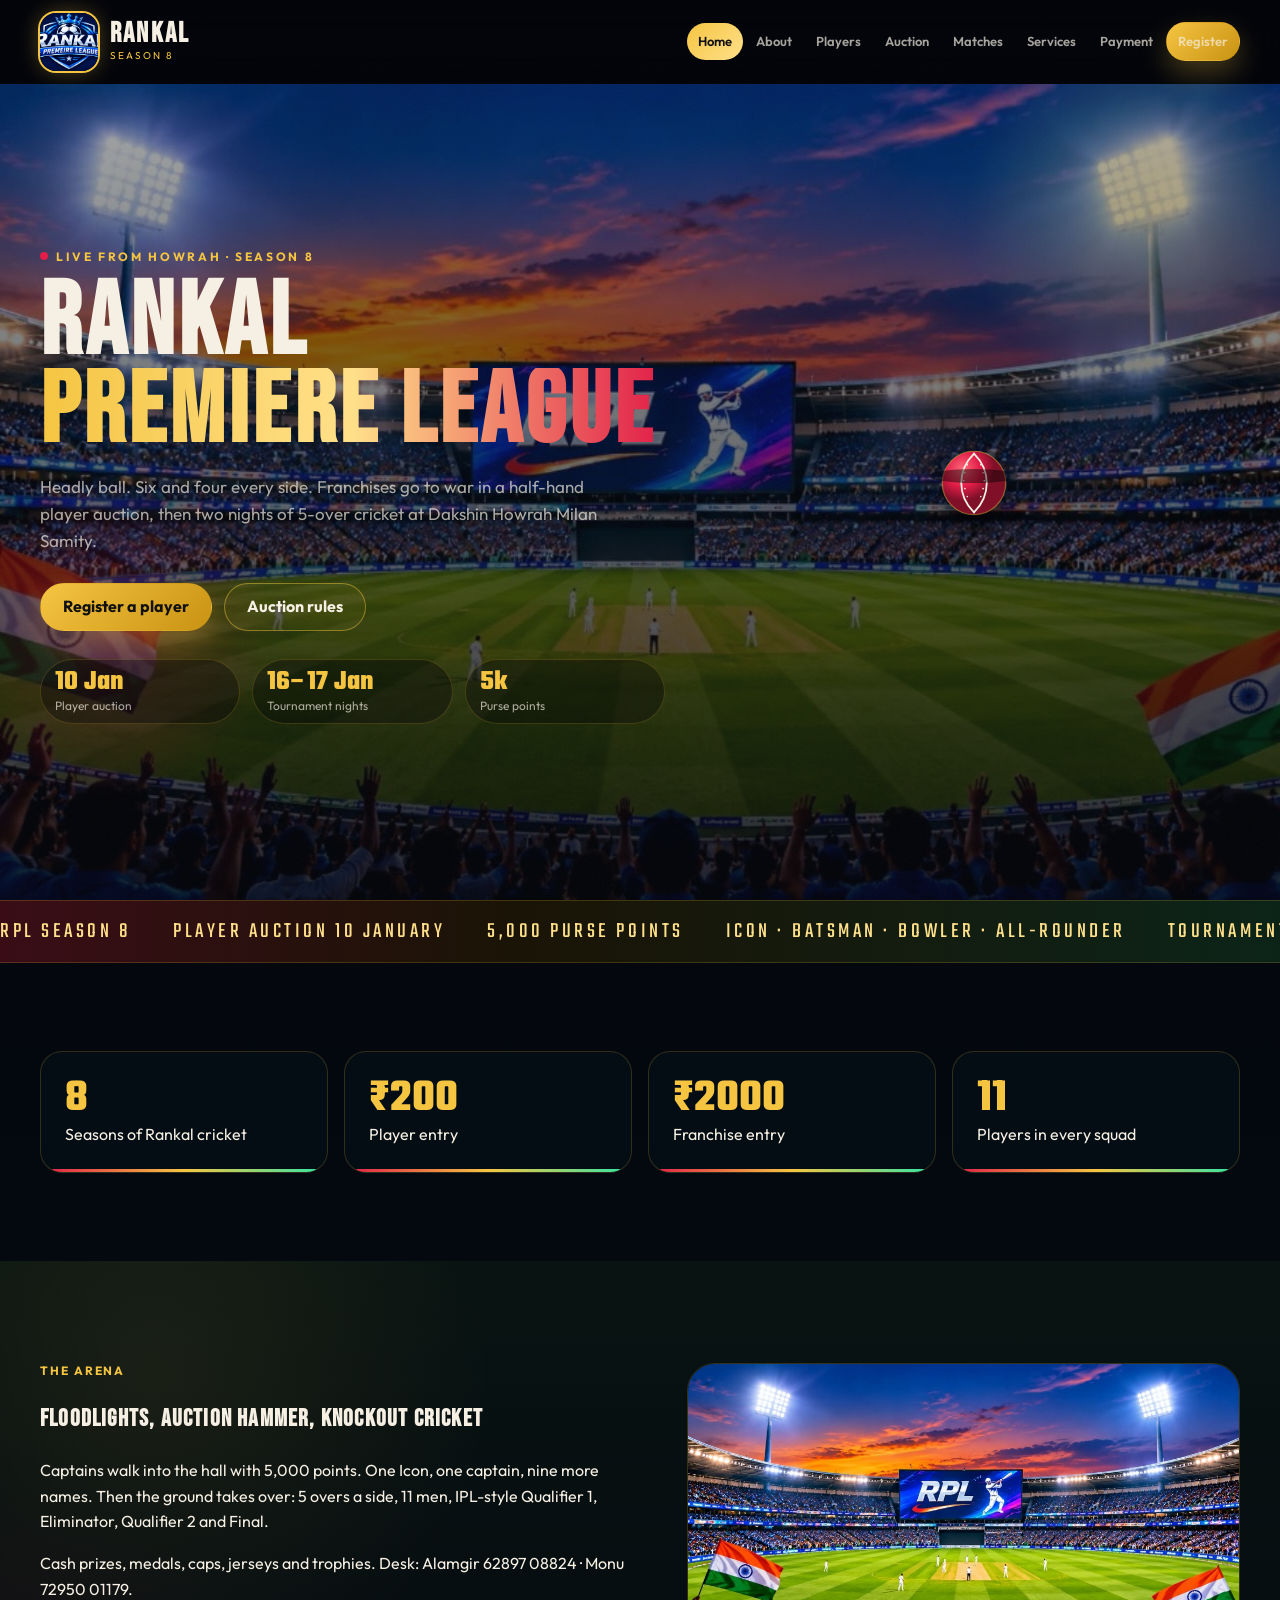
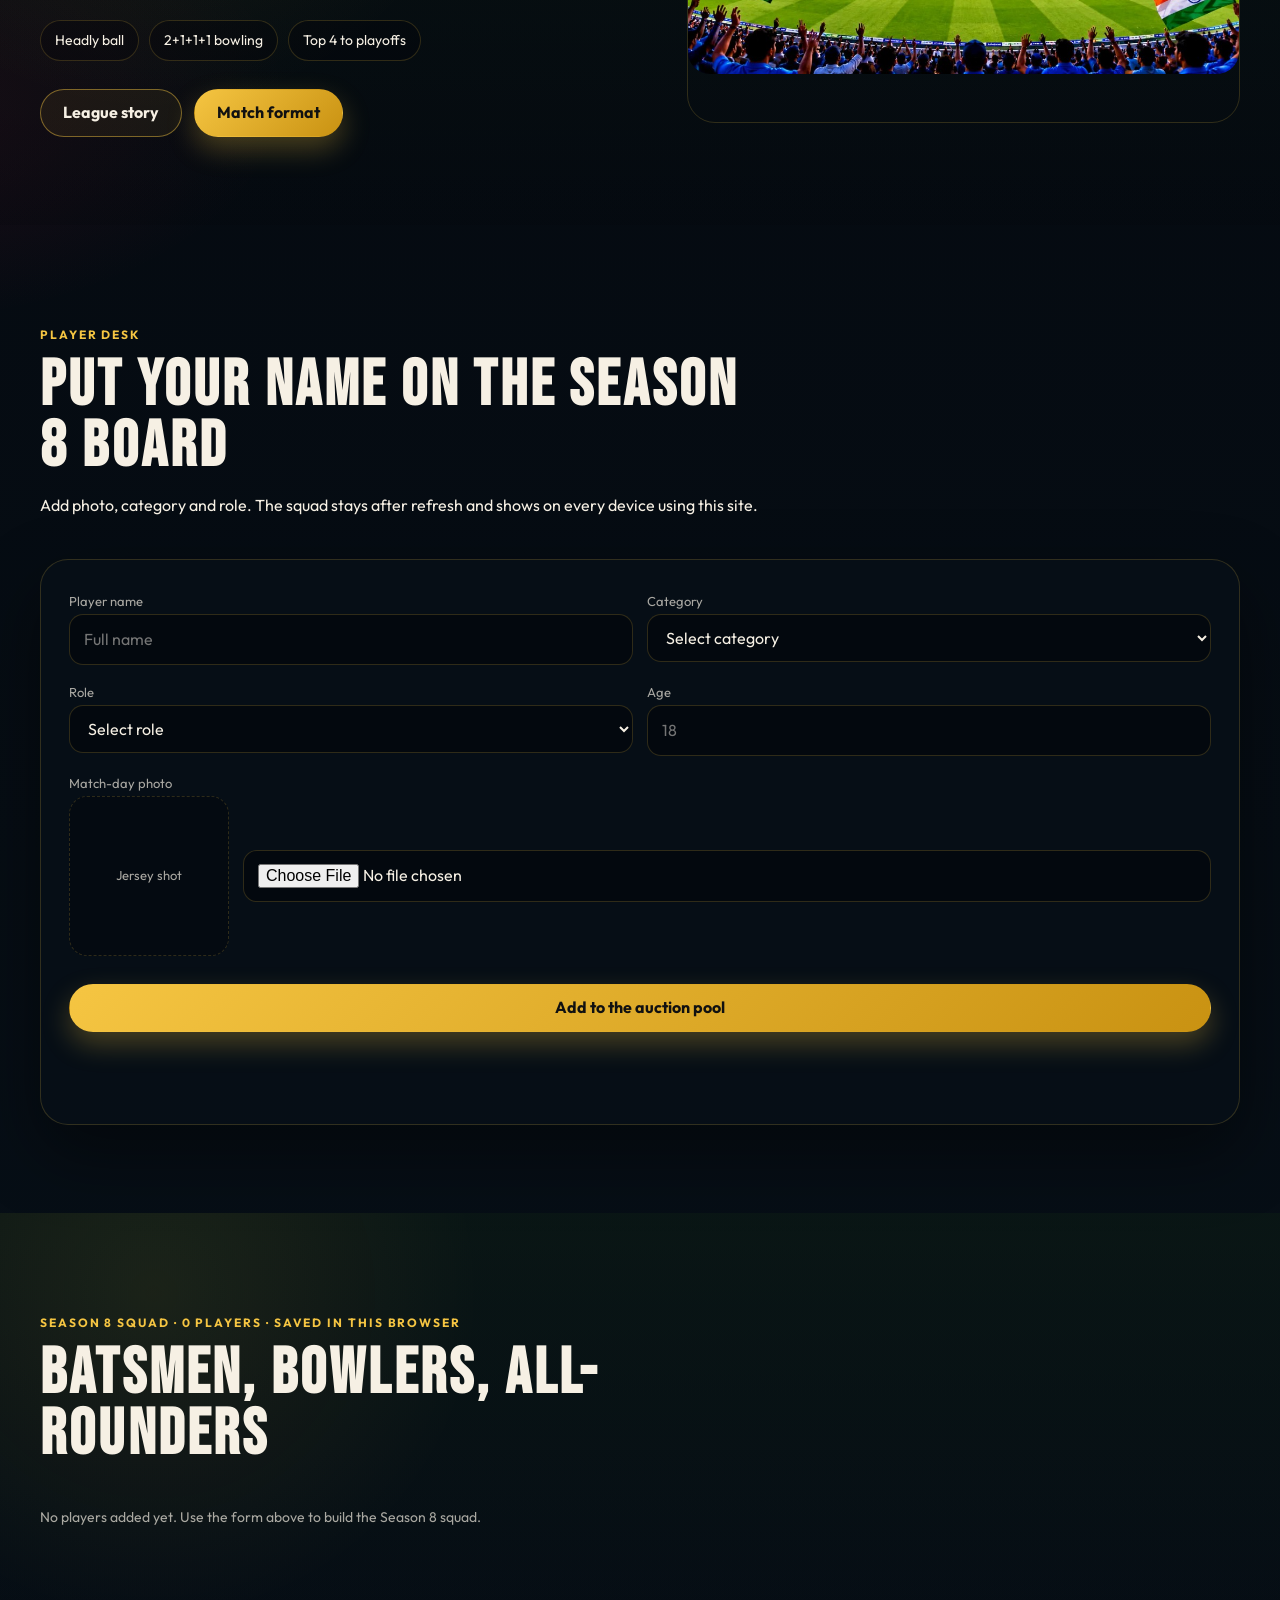
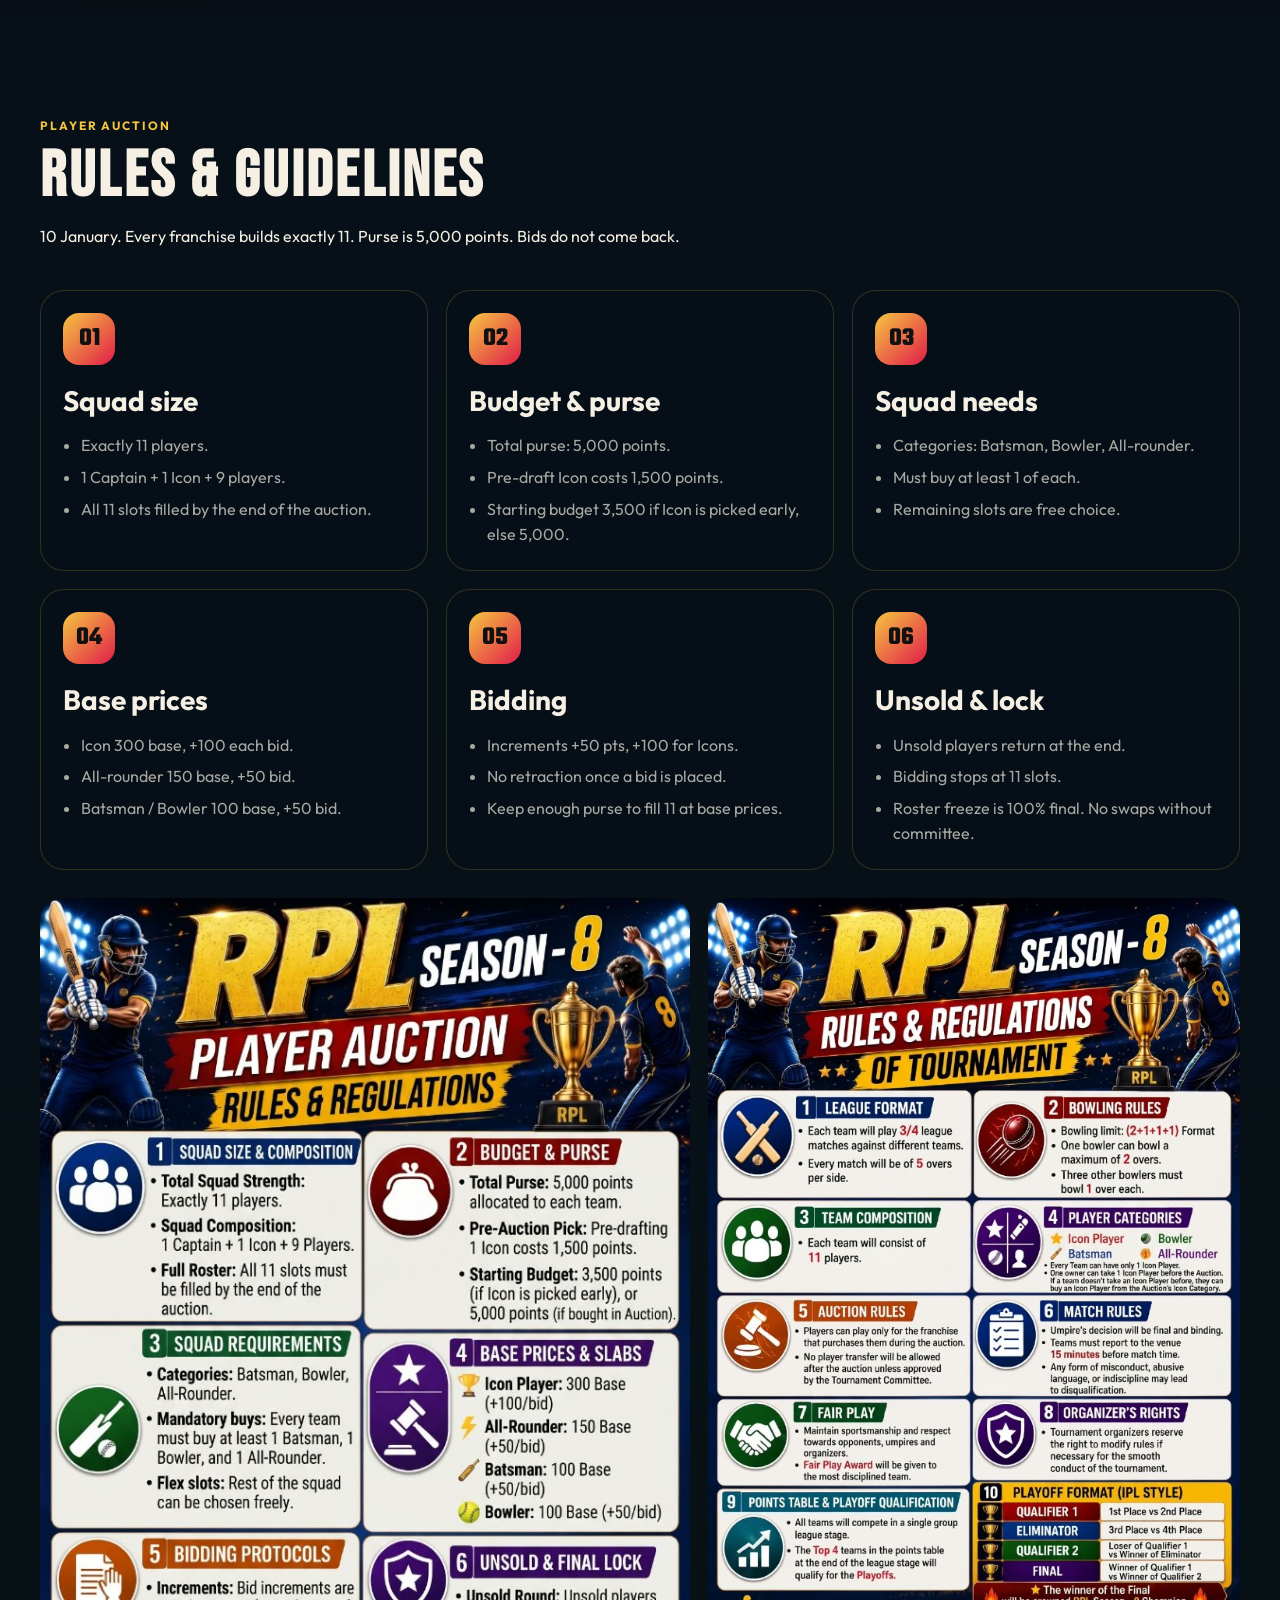
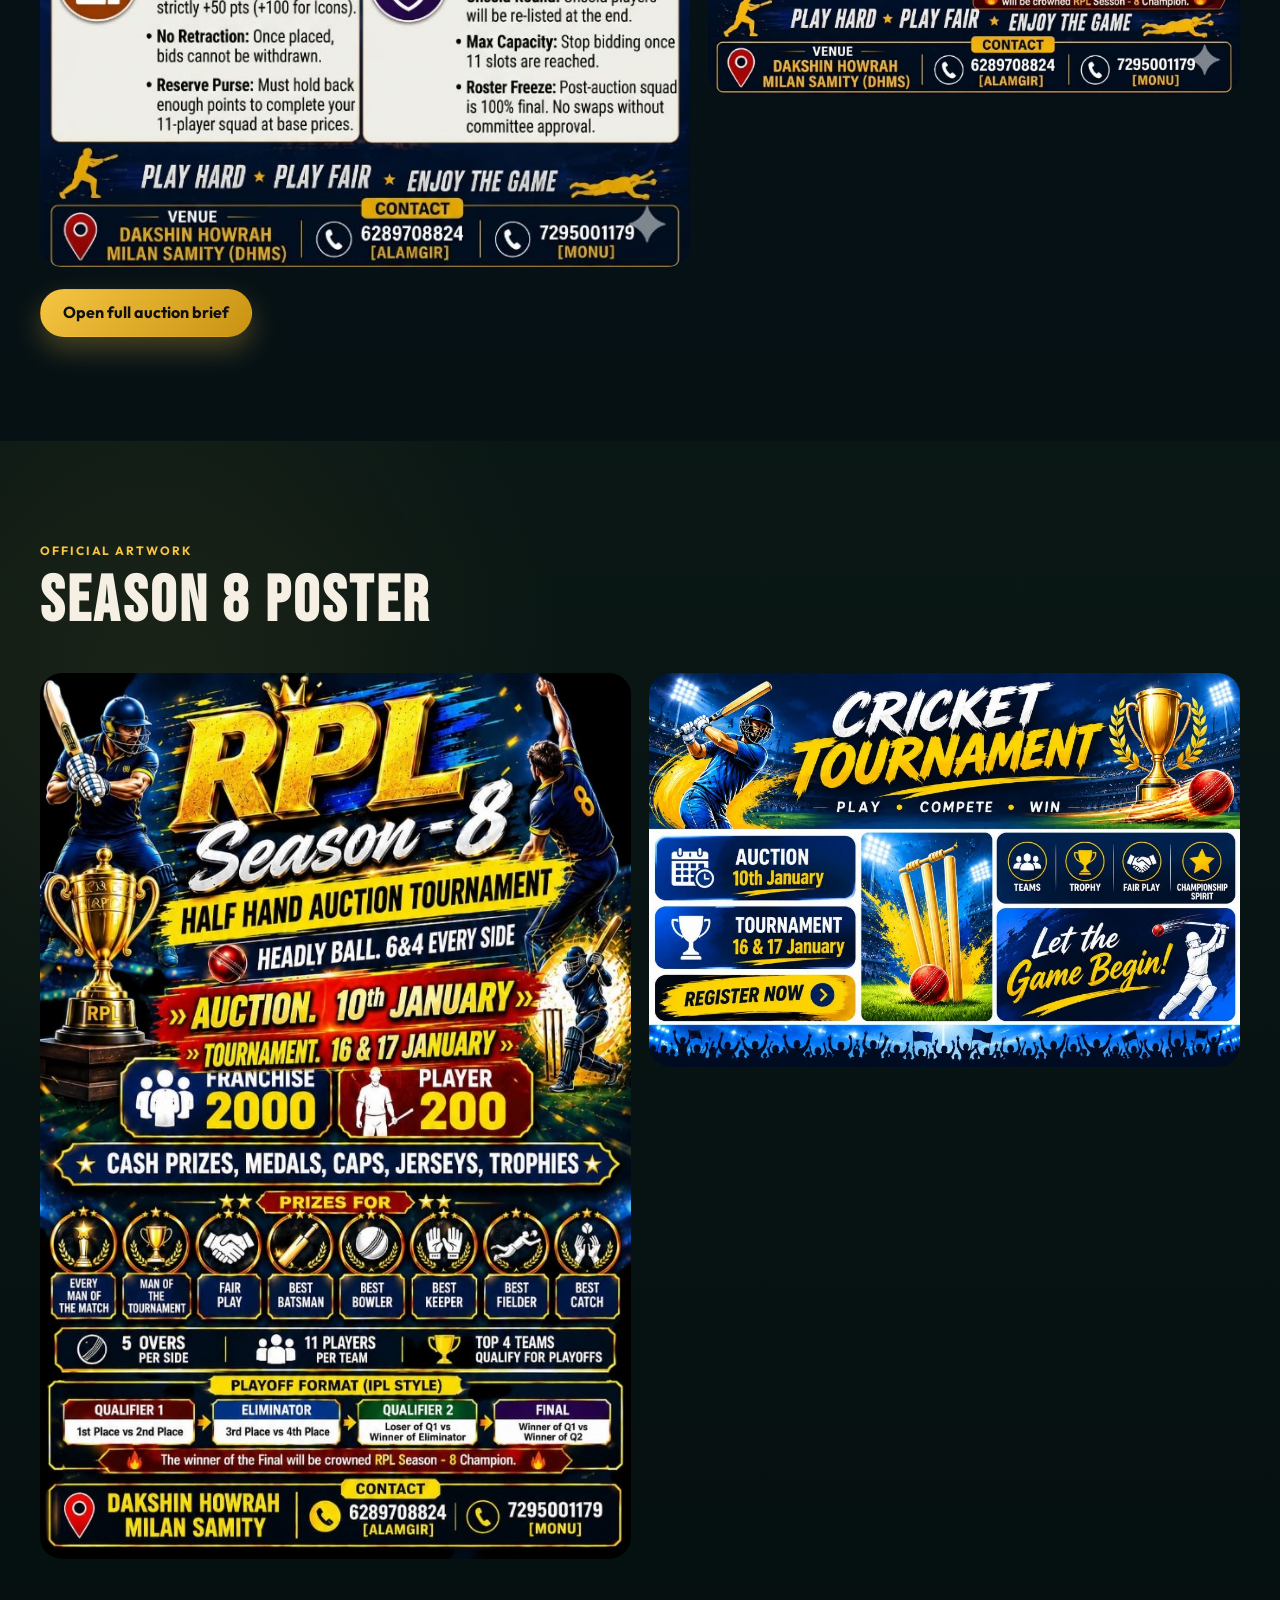
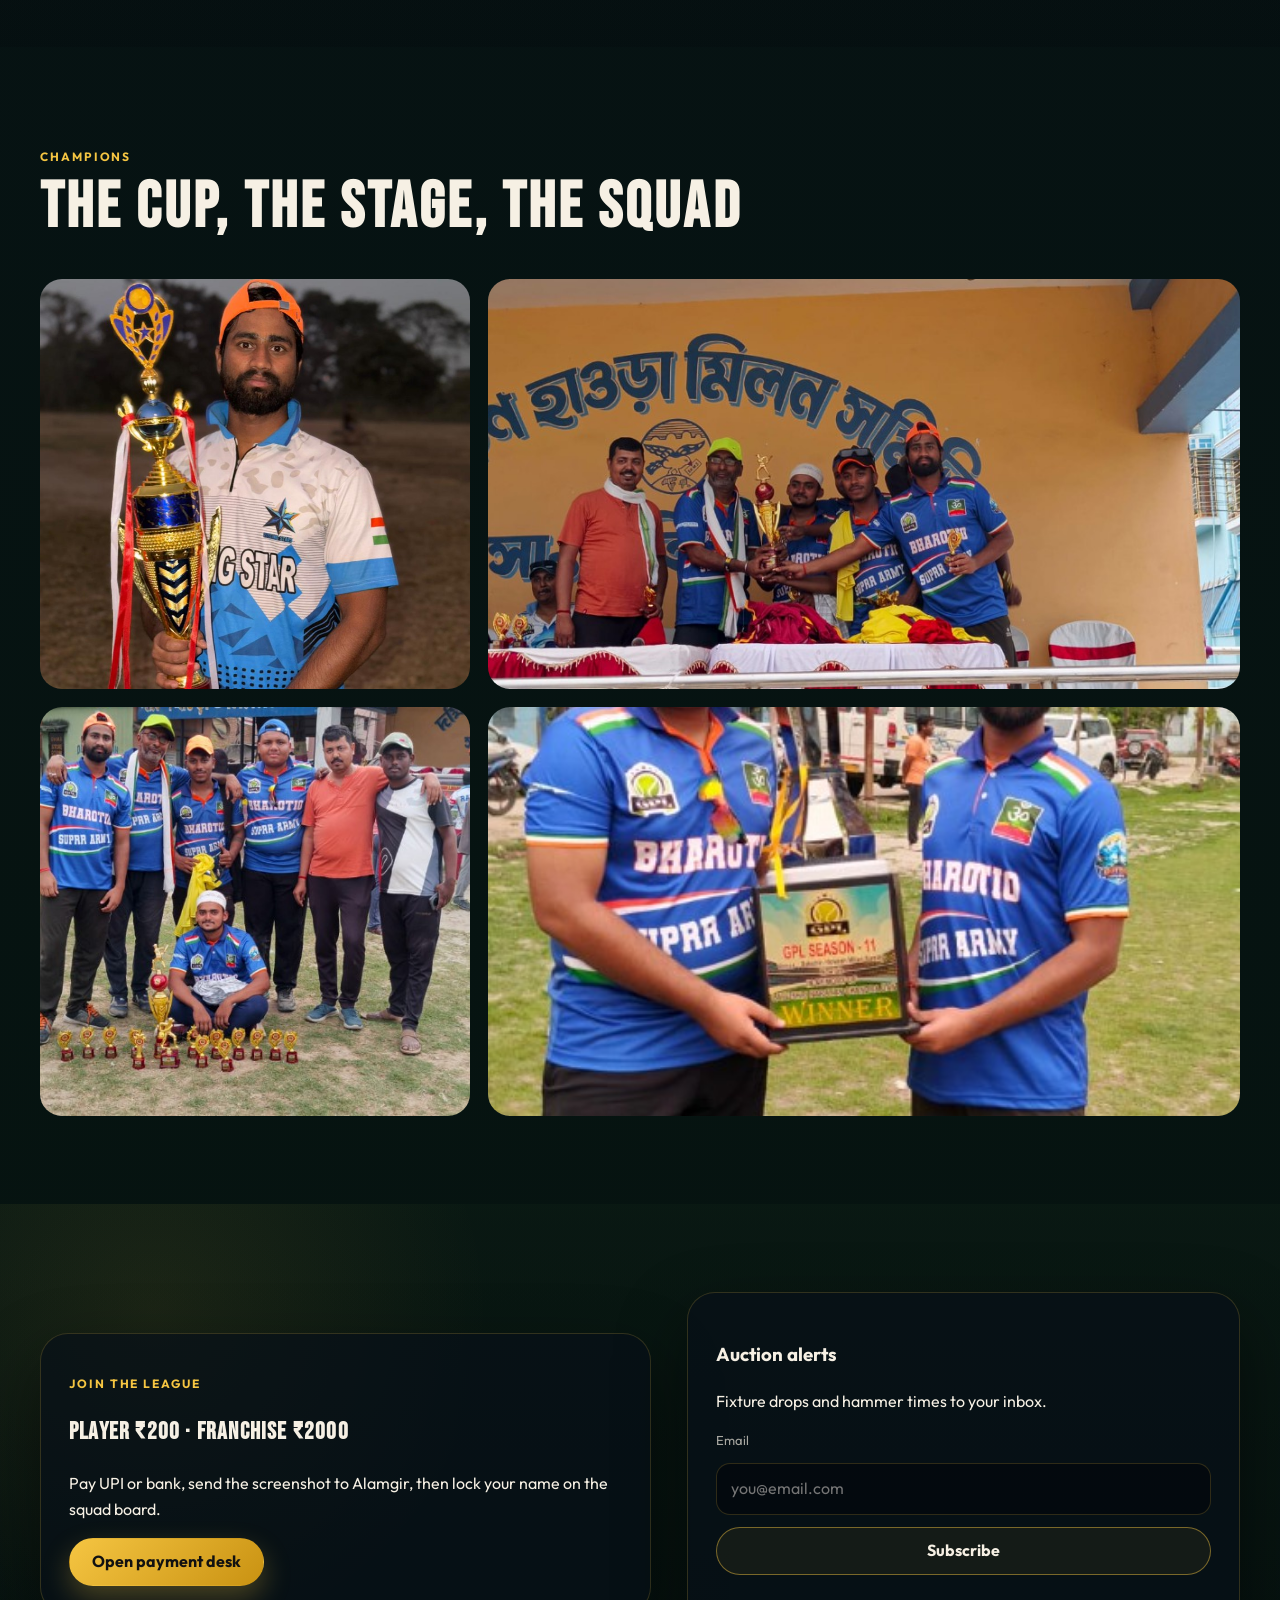
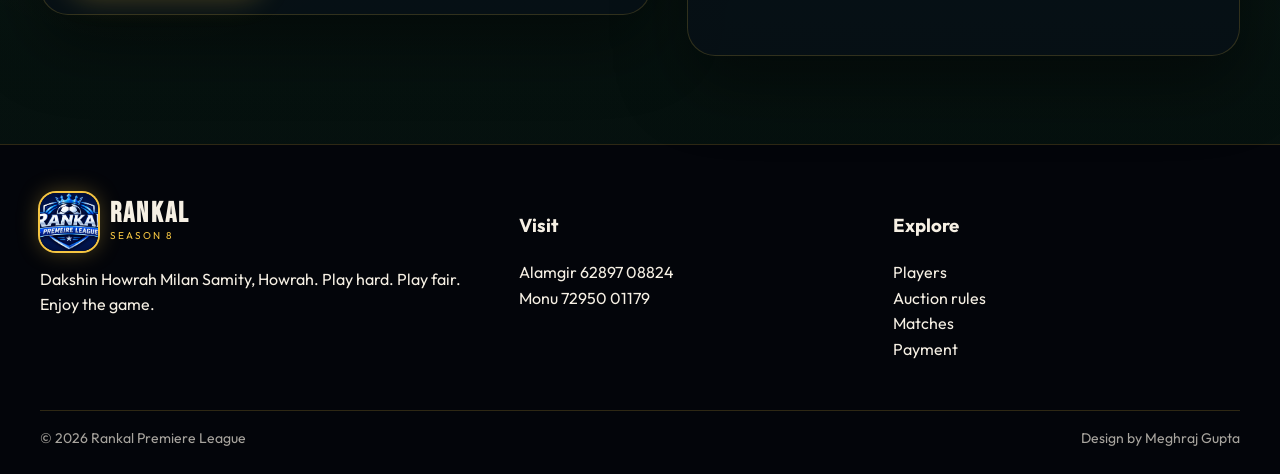
==== commit 53c66a21: "Comment out hero-frame div in index.html Comment out the hero-frame div in index.html" ====
--- a/index.html
+++ b/index.html
@@ -58,9 +58,9 @@
           </div>
         </div>
         <div class="hero-visual">
-          <div class="hero-frame">
+          <!-- <div class="hero-frame">
             <img src="images/season8-poster.jpg?v=8" alt="RPL Season 8 official tournament poster" data-lightbox>
-          </div>
+          </div> -->
           <img class="gif-ball" src="images/cricket-ball.svg" alt="">
           <span class="gif-shadow"></span>
         </div>
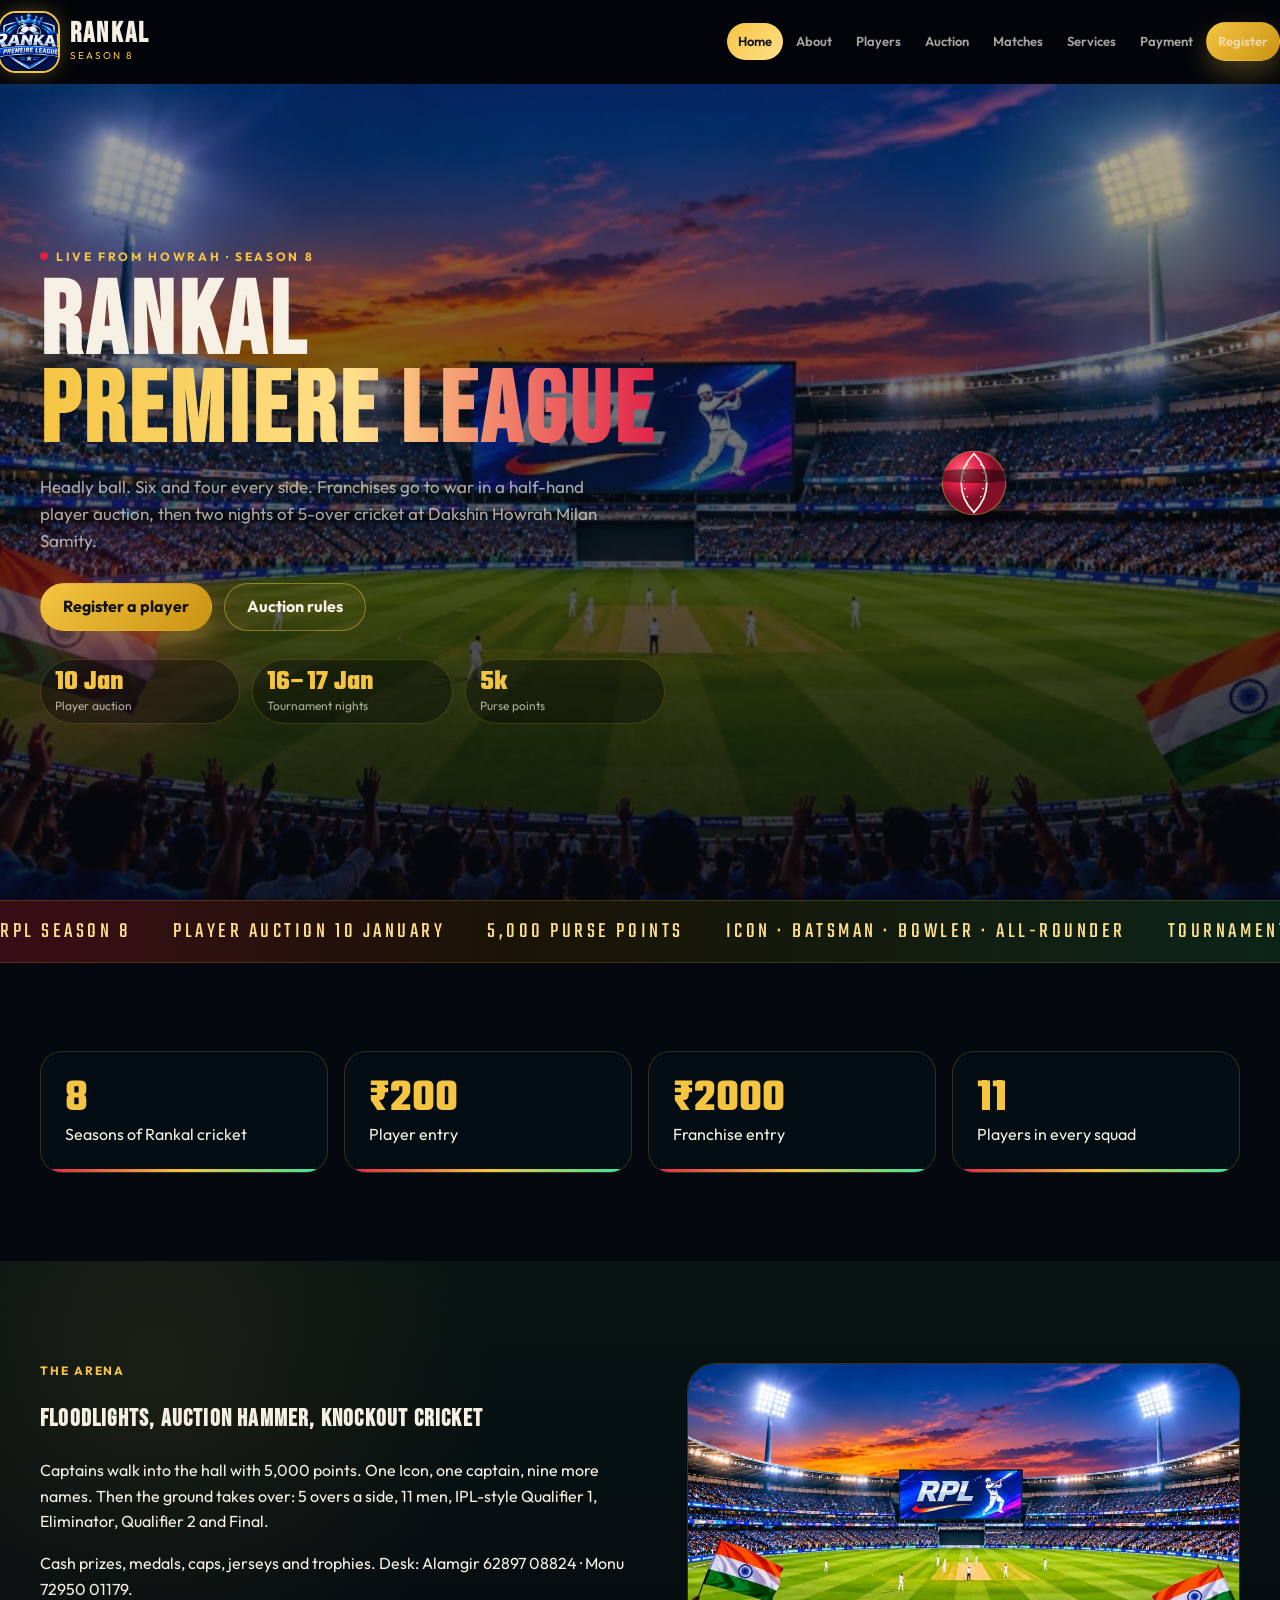
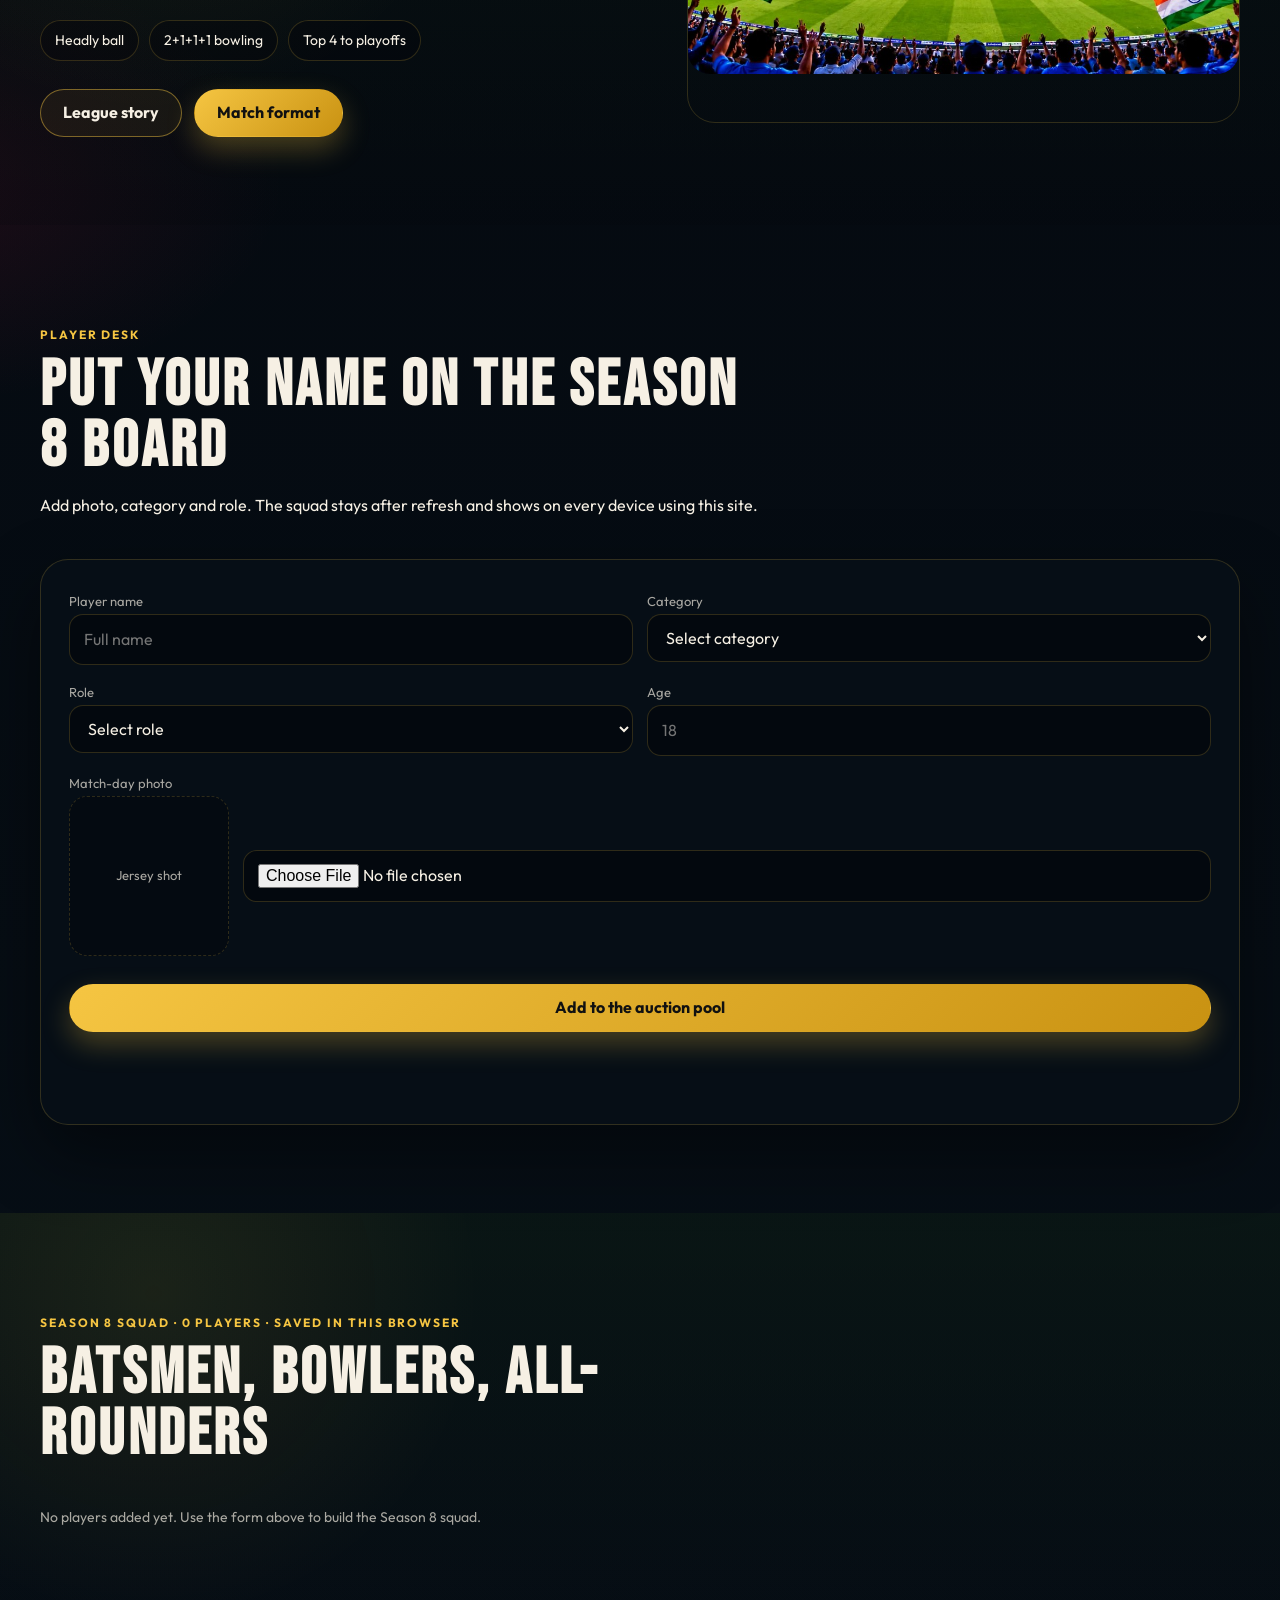
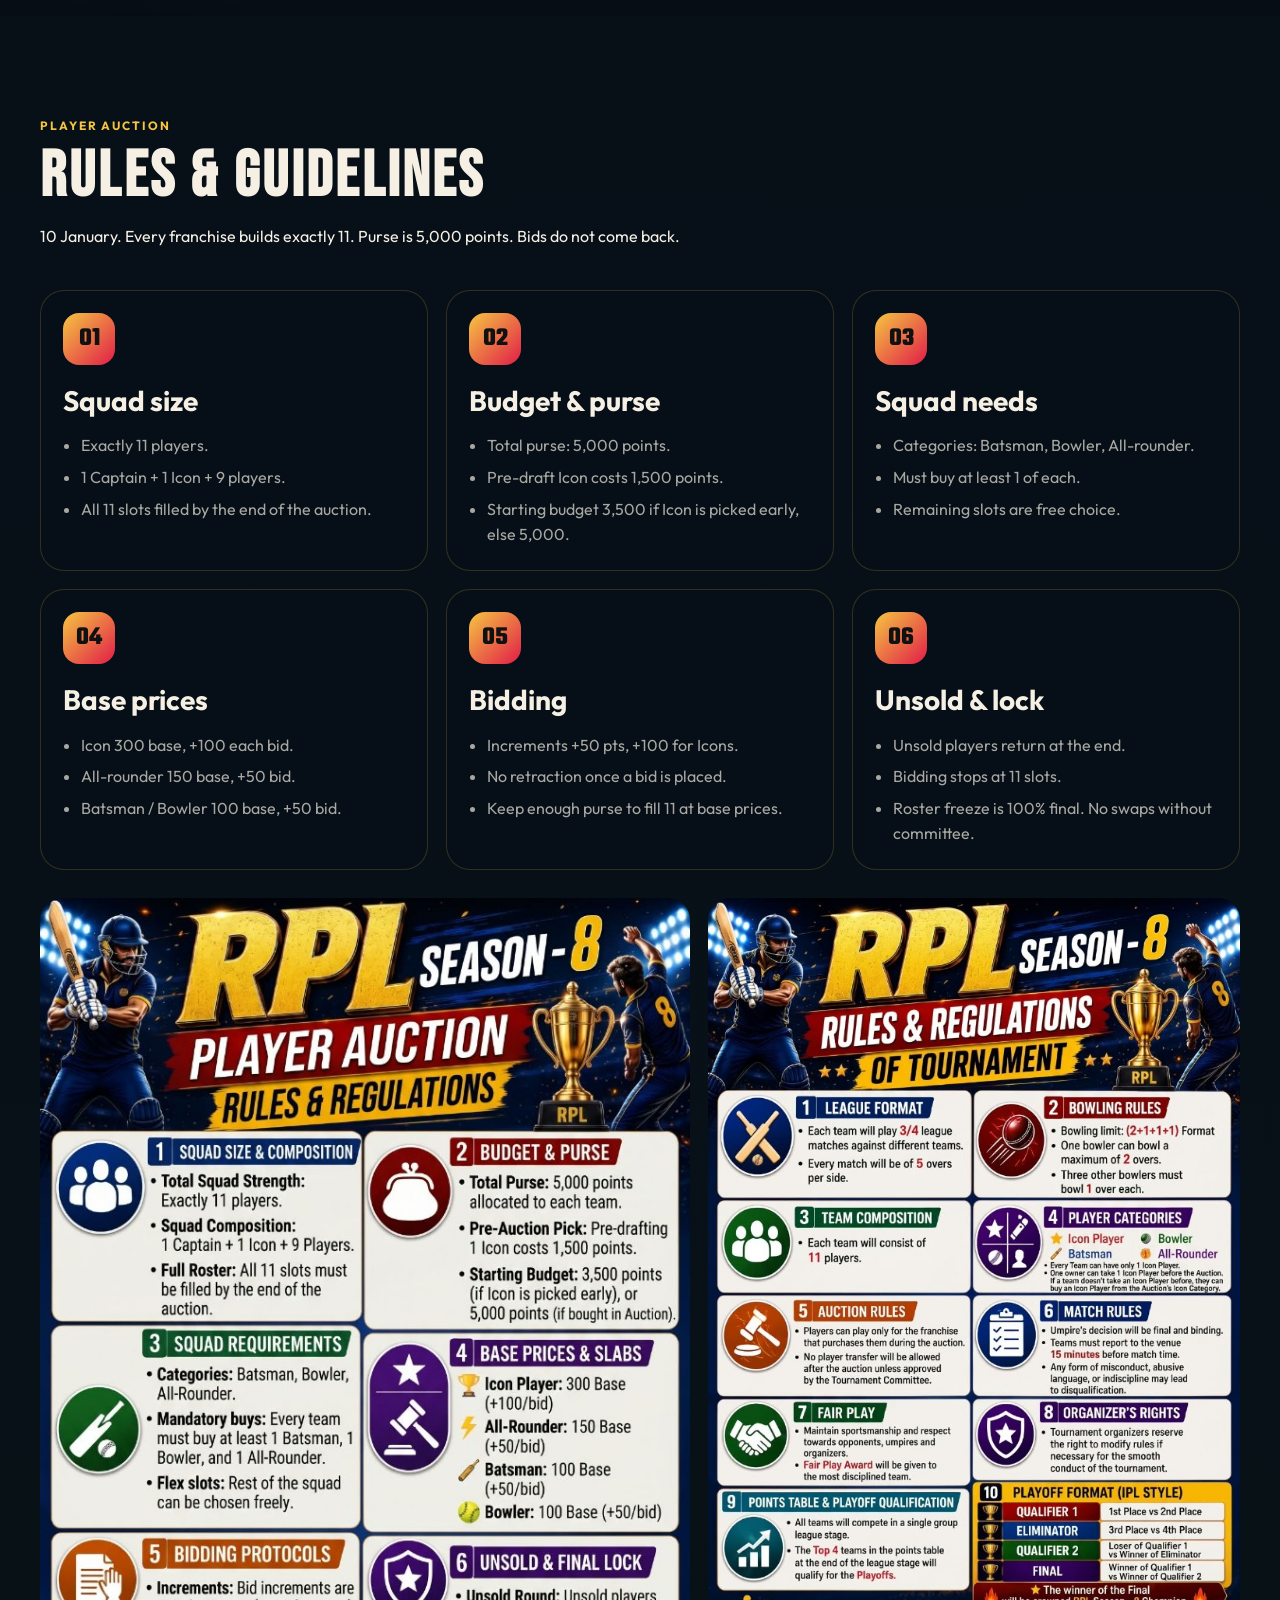
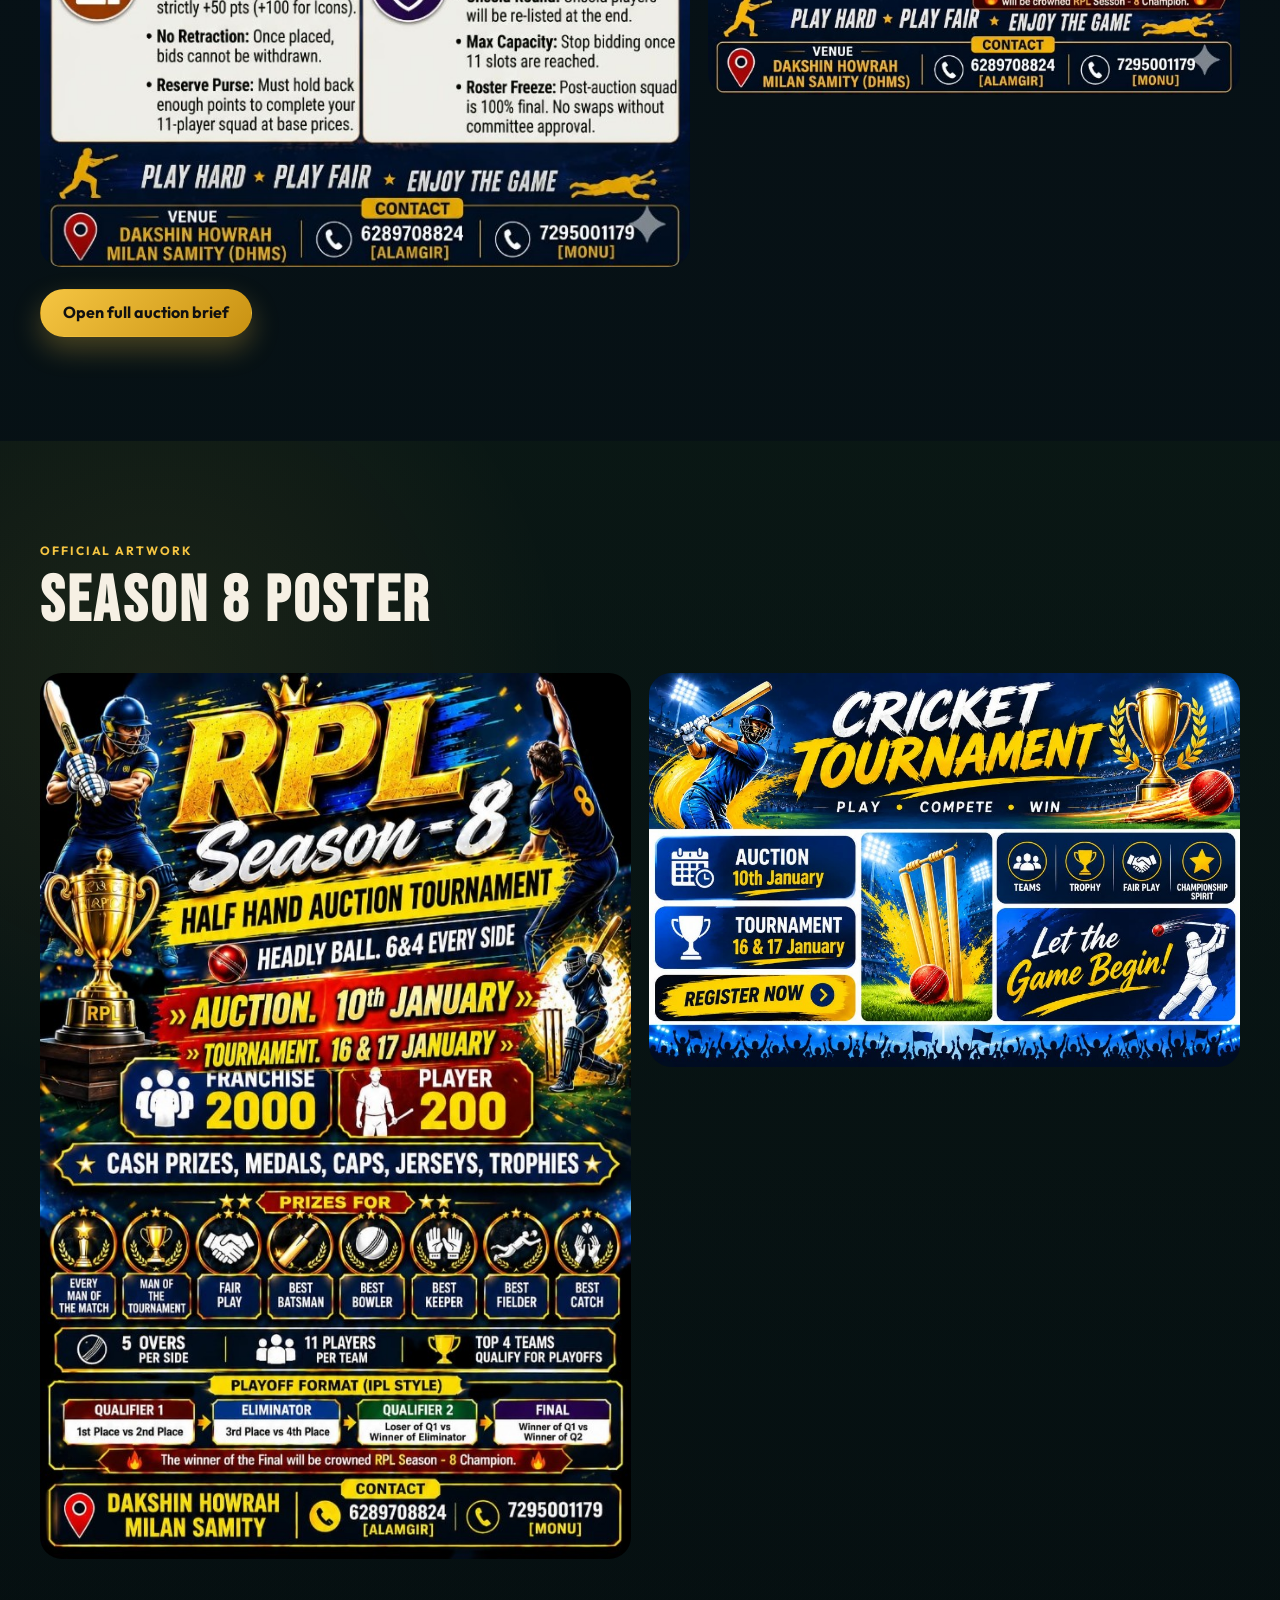
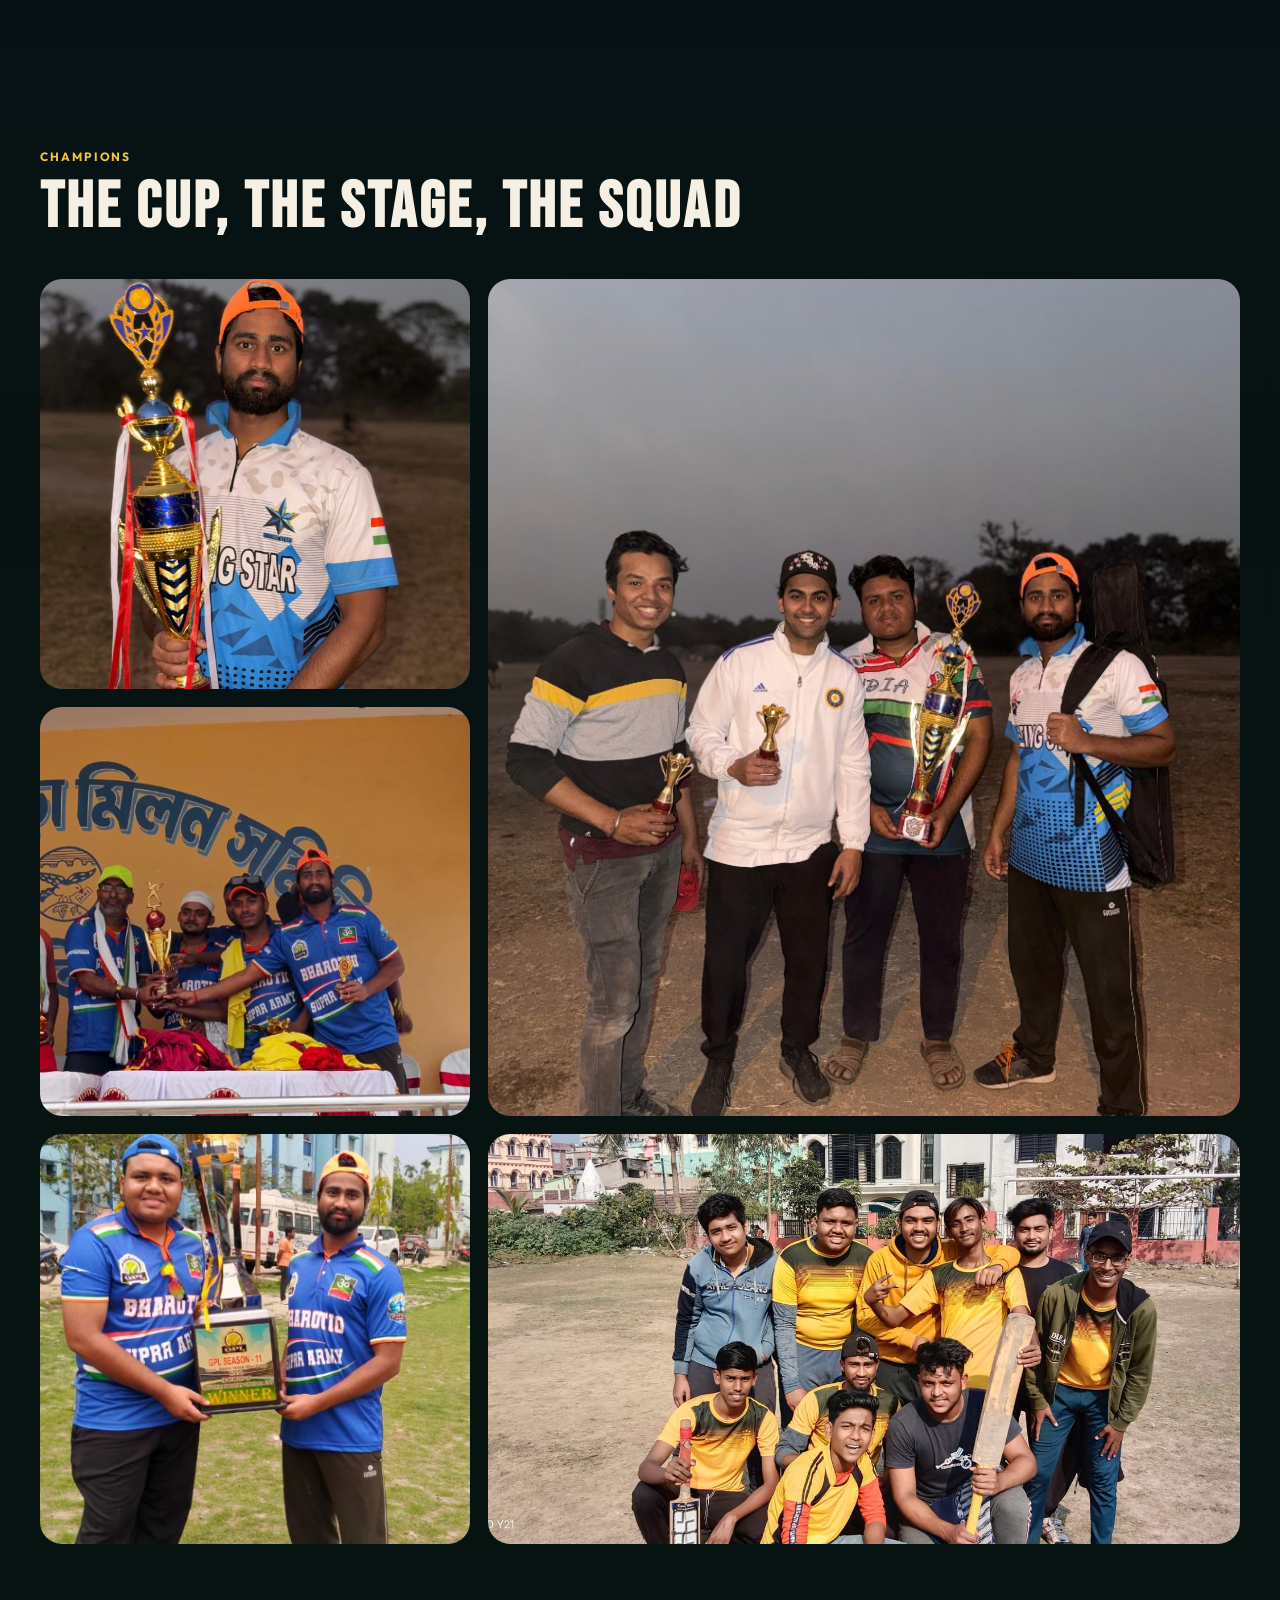
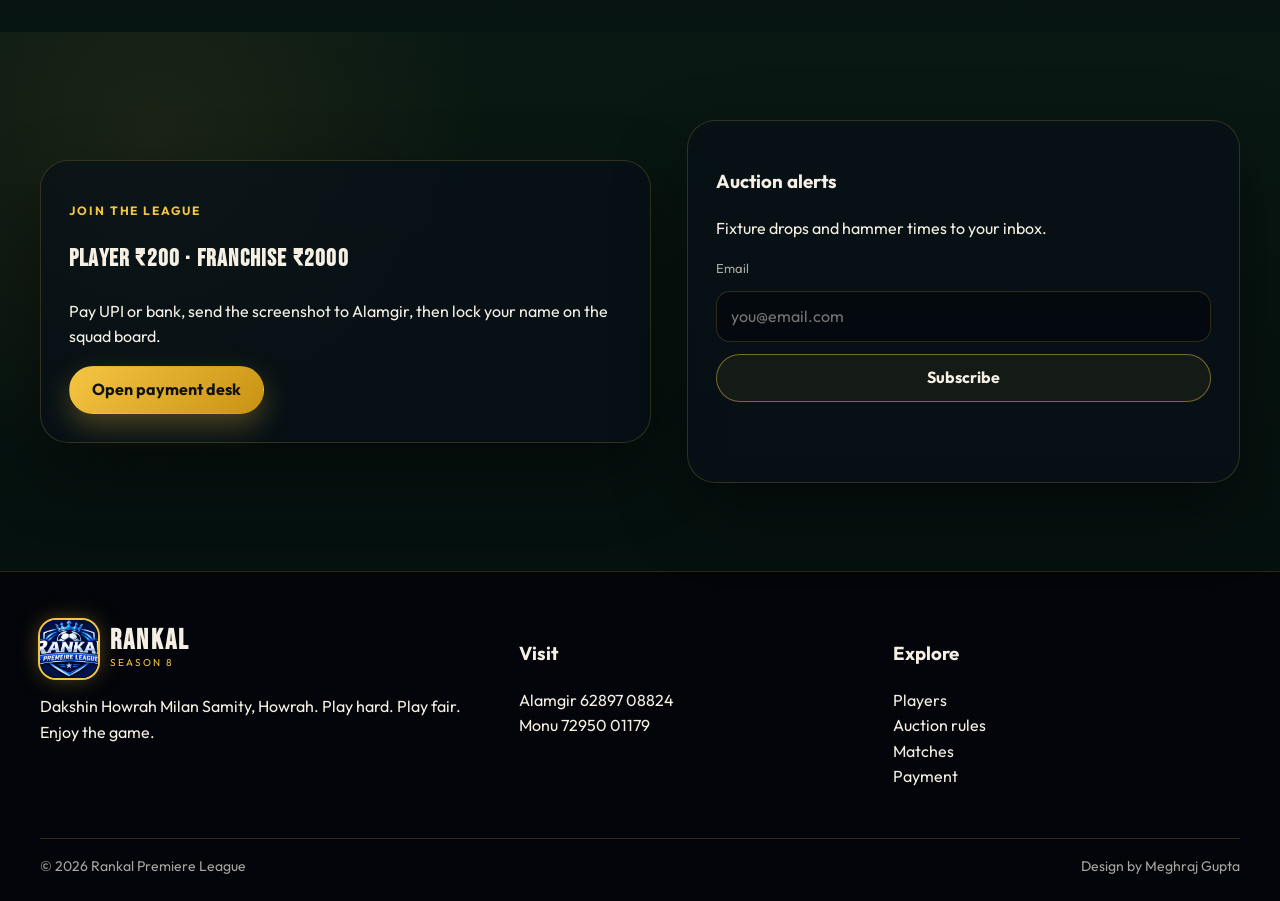
==== commit 6cde397c: "code push changes" ====
--- a/index.html
+++ b/index.html
@@ -9,7 +9,7 @@
   <link rel="preconnect" href="https://fonts.googleapis.com">
   <link rel="preconnect" href="https://fonts.gstatic.com" crossorigin>
   <link href="https://fonts.googleapis.com/css2?family=Bebas+Neue&family=Outfit:wght@400;500;600;700;800&family=Rajdhani:wght@600;700&family=Teko:wght@600;700&display=swap" rel="stylesheet">
-  <link rel="stylesheet" href="css/style.css?v=9">
+  <link rel="stylesheet" href="css/style.css?v=13">
 </head>
 <body>
   <a class="skip-link" href="#main">Skip to content</a>
@@ -26,7 +26,7 @@
         <img src="images/logo.jpg" alt="Rankal Premiere League crest">
         <span><strong>RANKAL</strong><small>Season 8</small></span>
       </a>
-      <button class="nav-toggle" type="button" aria-label="Open menu" aria-expanded="false"><span></span></button>
+      <button class="nav-toggle" type="button" aria-label="Open menu" aria-expanded="false"><span></span><span></span><span></span></button>
       <nav class="site-nav">
         <a href="index.html" class="is-active">Home</a>
         <a href="about.html">About</a>
@@ -58,9 +58,6 @@
           </div>
         </div>
         <div class="hero-visual">
-          <!-- <div class="hero-frame">
-            <img src="images/season8-poster.jpg?v=8" alt="RPL Season 8 official tournament poster" data-lightbox>
-          </div> -->
           <img class="gif-ball" src="images/cricket-ball.svg" alt="">
           <span class="gif-shadow"></span>
         </div>
@@ -270,10 +267,11 @@
           <h2>The cup, the stage, the squad</h2>
         </div>
         <div class="wins-grid reveal">
+          <img src="images/win-squad.jpg?v=12" alt="Champions with the Season 8 trophies at the ground" data-lightbox>
           <img src="images/win-trophy.jpg?v=8" alt="Player lifting the winning trophy" data-lightbox>
           <img src="images/win-stage.jpg?v=8" alt="Winners on the Dakshin Howrah Milan Samity stage with the trophy" data-lightbox>
-          <img src="images/win-squad.jpg?v=8" alt="Winning squad with trophies at the ground" data-lightbox>
           <img src="images/win-plaque.jpg?v=8" alt="Winning pair with the champion trophy and plaque" data-lightbox>
+          <img src="images/Yellow_Jersey.jpeg" alt="Winning pair with the champion trophy and plaque" data-lightbox>
         </div>
       </div>
     </section>
--- a/css/style.css
+++ b/css/style.css
@@ -131,13 +131,24 @@
 .site-header {
   position: sticky;
   top: 0;
-  z-index: 50;
+  z-index: 80;
+  isolation: isolate;
   height: var(--header);
   display: flex;
   align-items: center;
+  overflow: visible;
+  background: rgba(3, 5, 10, 0.88);
+  border-bottom: 1px solid transparent;
+}
+
+.site-header::before {
+  content: "";
+  position: absolute;
+  inset: 0;
+  z-index: -1;
+  pointer-events: none;
   background: rgba(3, 5, 10, 0.72);
   backdrop-filter: blur(18px);
-  border-bottom: 1px solid transparent;
 }
 
 .site-header.is-scrolled {
@@ -150,6 +161,8 @@
   align-items: center;
   justify-content: space-between;
   gap: 16px;
+  flex-wrap: nowrap;
+  width: 100%;
 }
 
 .brand {
@@ -209,49 +222,42 @@
   display: none;
   width: 44px;
   height: 44px;
+  padding: 0;
   border: 1px solid var(--line);
-  background: transparent;
+  background: rgba(3, 5, 10, 0.85);
   border-radius: 12px;
   position: relative;
   margin-left: auto;
-  z-index: 61;
-}
-
-.nav-toggle span,
-.nav-toggle span::before,
-.nav-toggle span::after {
-  content: "";
-  position: absolute;
-  left: 12px;
-  right: 12px;
+  z-index: 90;
+  flex-shrink: 0;
+  cursor: pointer;
+  appearance: none;
+  -webkit-appearance: none;
+  touch-action: manipulation;
+  flex-direction: column;
+  align-items: center;
+  justify-content: center;
+  gap: 5px;
+}
+
+.nav-toggle span {
+  display: block;
+  width: 18px;
   height: 2px;
   background: var(--cream);
-}
-
-.nav-toggle span {
-  top: 21px;
-}
-
-.nav-toggle span::before {
-  top: -7px;
-}
-
-.nav-toggle span::after {
-  top: 7px;
-}
-
-.nav-toggle.is-open span {
-  background: transparent;
-}
-
-.nav-toggle.is-open span::before {
-  top: 0;
-  transform: rotate(45deg);
-}
-
-.nav-toggle.is-open span::after {
-  top: 0;
-  transform: rotate(-45deg);
+  border-radius: 1px;
+}
+
+.nav-toggle.is-open span:nth-child(1) {
+  transform: translateY(7px) rotate(45deg);
+}
+
+.nav-toggle.is-open span:nth-child(2) {
+  opacity: 0;
+}
+
+.nav-toggle.is-open span:nth-child(3) {
+  transform: translateY(-7px) rotate(-45deg);
 }
 
 .btn {
@@ -710,6 +716,11 @@
   gap: 18px;
 }
 
+.wins-grid img:nth-child(1) {
+  grid-column: 2;
+  grid-row: 1 / span 2;
+}
+
 .contact-grid {
   grid-template-columns: 1fr 1fr 1.15fr;
 }
@@ -1201,22 +1212,39 @@
     grid-auto-rows: 240px;
   }
 
+  .wins-grid img:nth-child(1) {
+    grid-column: auto;
+    grid-row: auto;
+  }
+
+  .site-header {
+    height: auto;
+    min-height: var(--header);
+  }
+
+  .header-inner {
+    flex-wrap: wrap;
+  }
+
   .nav-toggle {
-    display: inline-block;
+    display: inline-flex;
   }
 
   .site-nav {
-    position: fixed;
-    top: var(--header);
-    left: 0;
-    right: 0;
-    bottom: 0;
-    z-index: 50;
     display: none;
+    flex-basis: 100%;
     flex-direction: column;
     align-items: stretch;
-    padding: 24px;
-    background: rgba(3, 5, 10, 0.97);
+    justify-content: flex-start;
+    gap: 4px;
+    padding: 8px 0 16px;
+    max-height: min(70dvh, calc(100dvh - var(--header)));
+    overflow-y: auto;
+    -webkit-overflow-scrolling: touch;
+    background: transparent;
+    transform: none;
+    visibility: visible;
+    pointer-events: auto;
   }
 
   .site-nav.is-open {
@@ -1224,8 +1252,19 @@
   }
 
   .site-nav a {
-    padding: 14px 8px;
-    font-size: 18px;
+    padding: 14px 16px;
+    font-size: 17px;
+    color: var(--cream);
+    border-radius: 14px;
+    background: rgba(246, 240, 228, 0.04);
+  }
+
+  .site-nav a.btn {
+    width: 100%;
+    margin-top: 6px;
+    justify-content: center;
+    background: linear-gradient(135deg, var(--gold), #c99212);
+    color: #111;
   }
 }
 
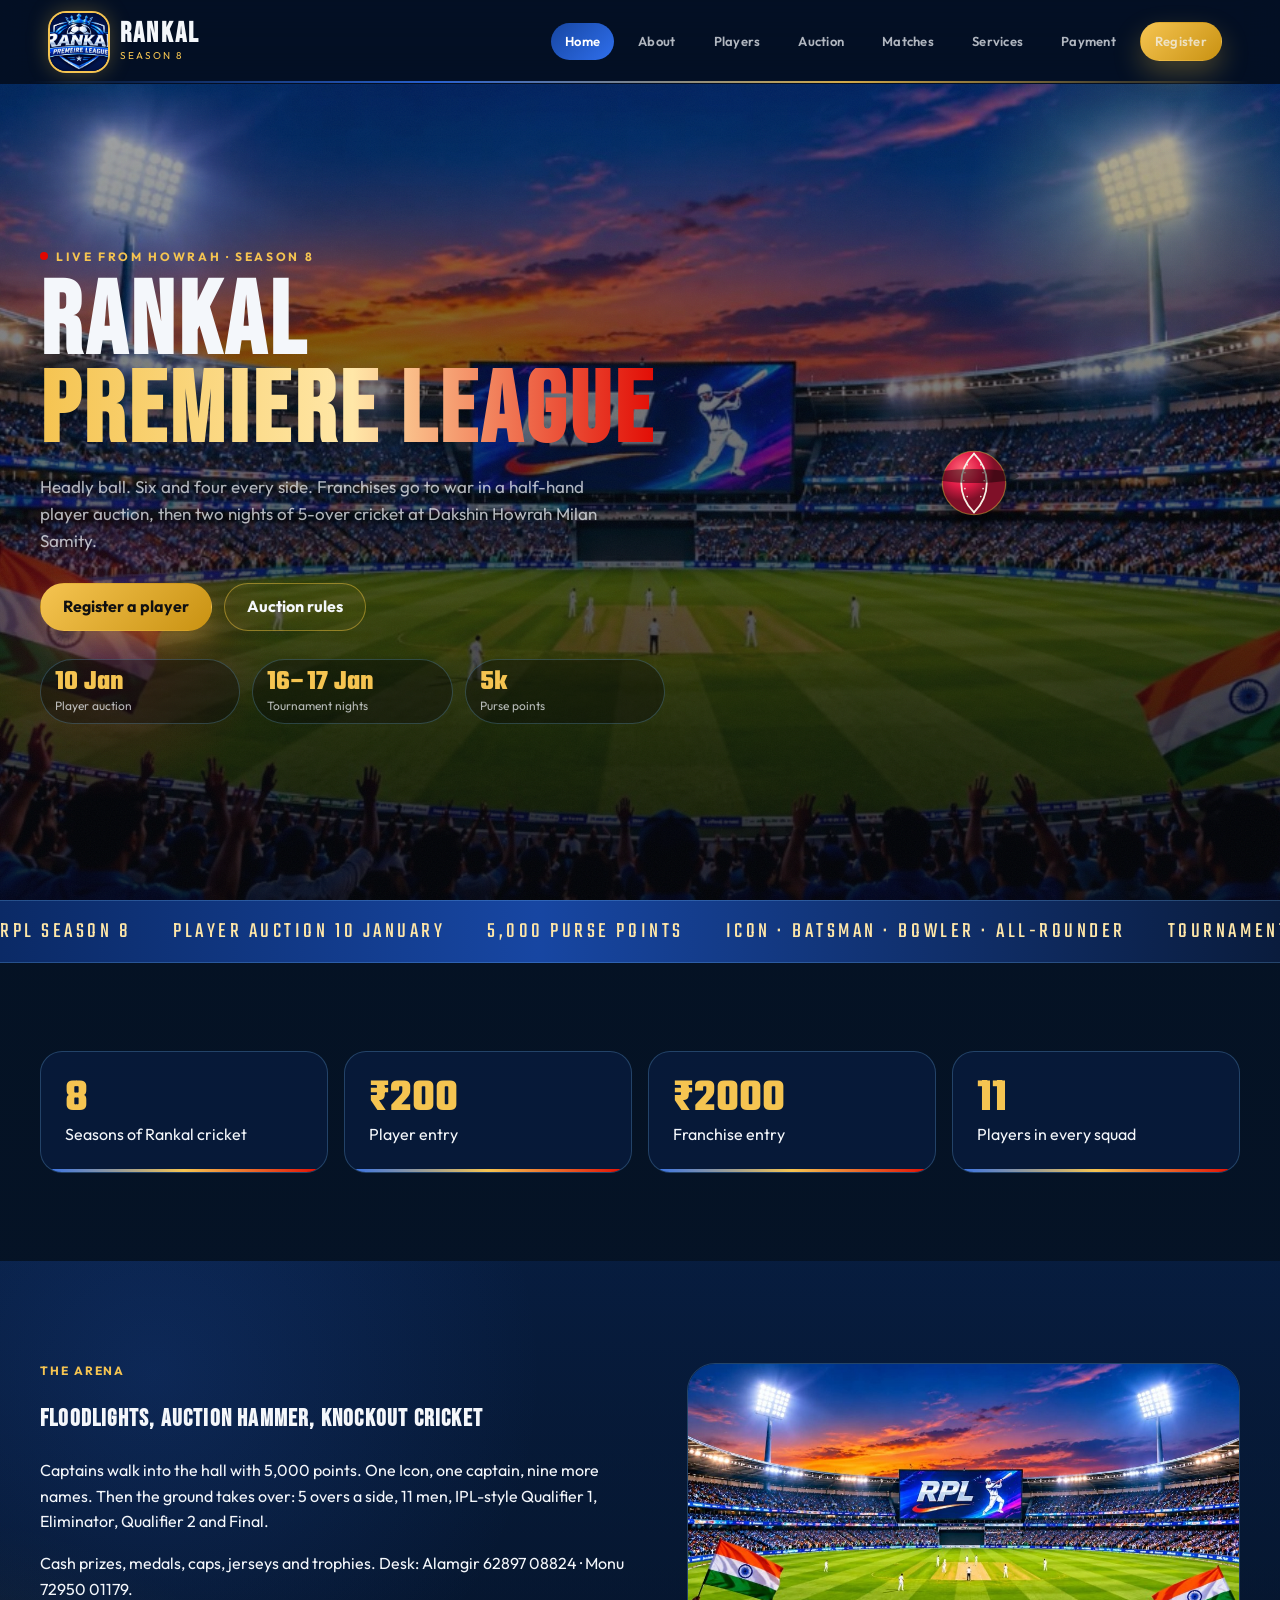
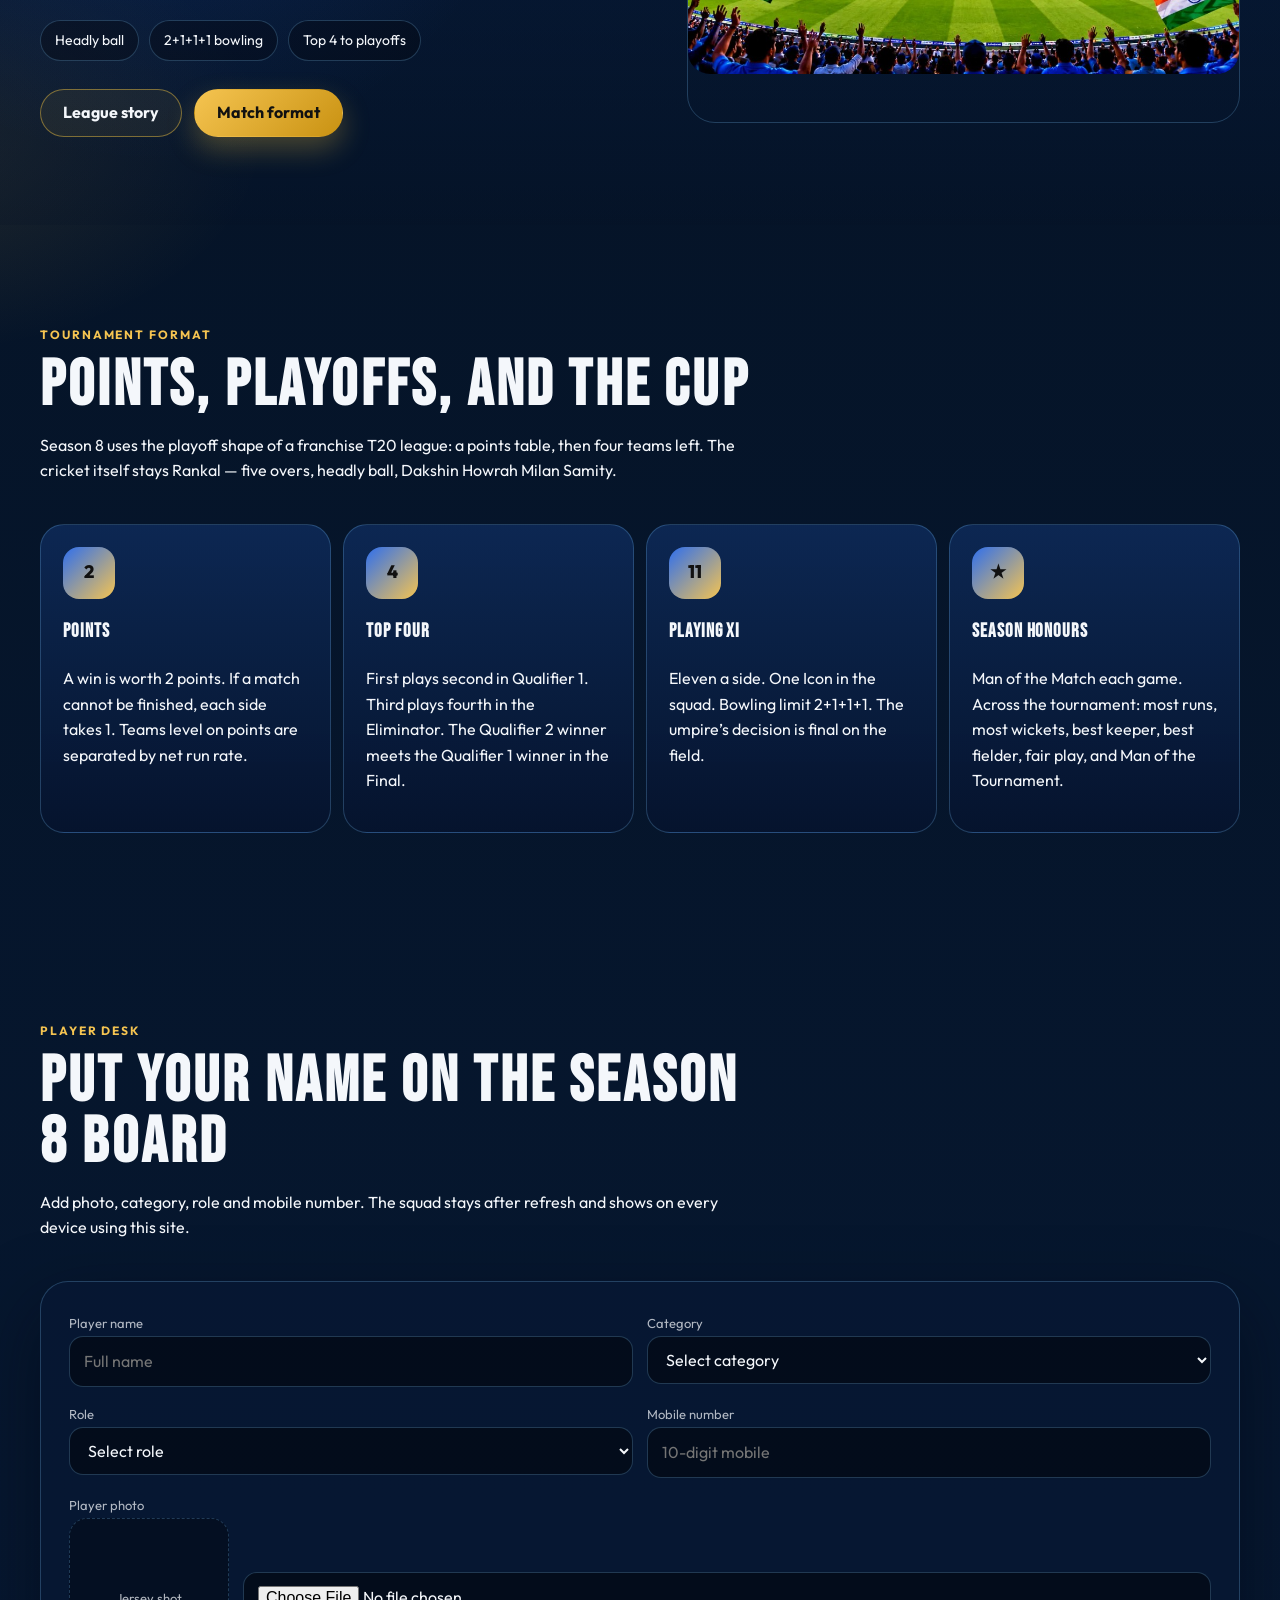
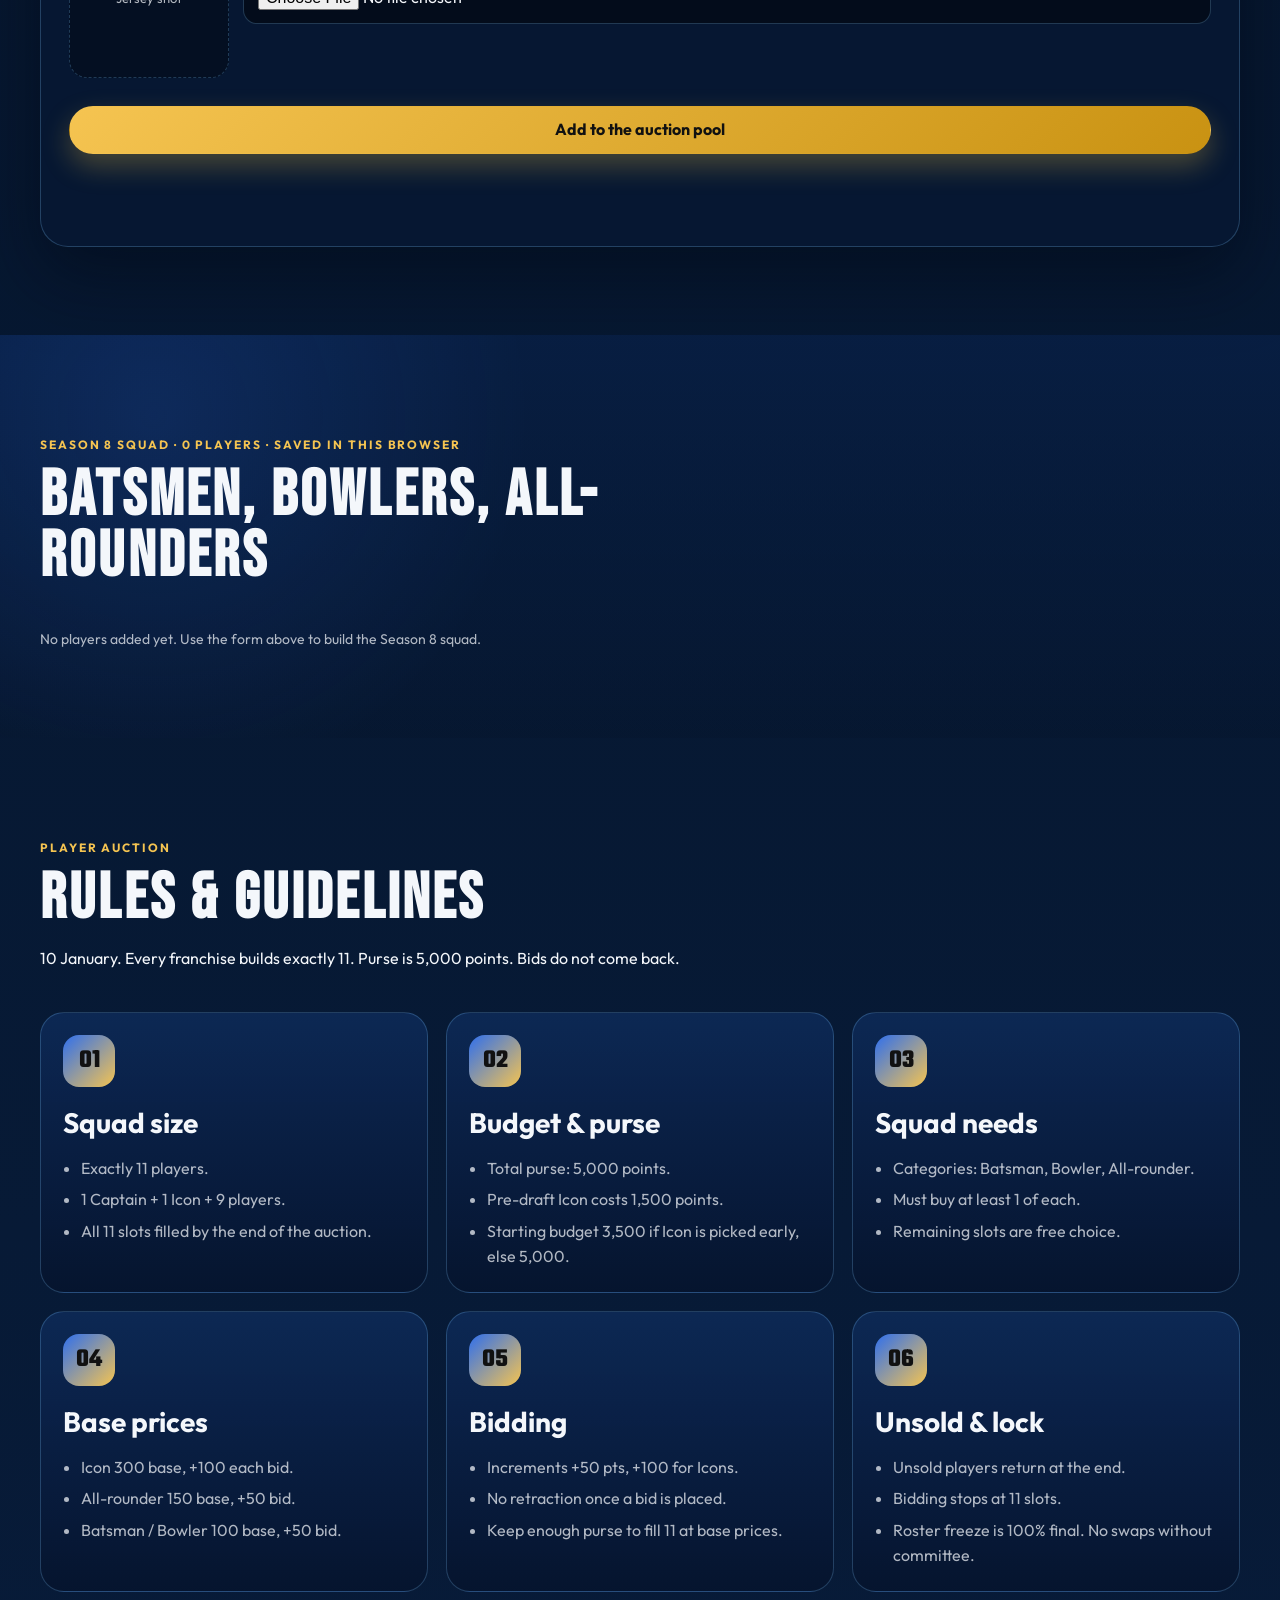
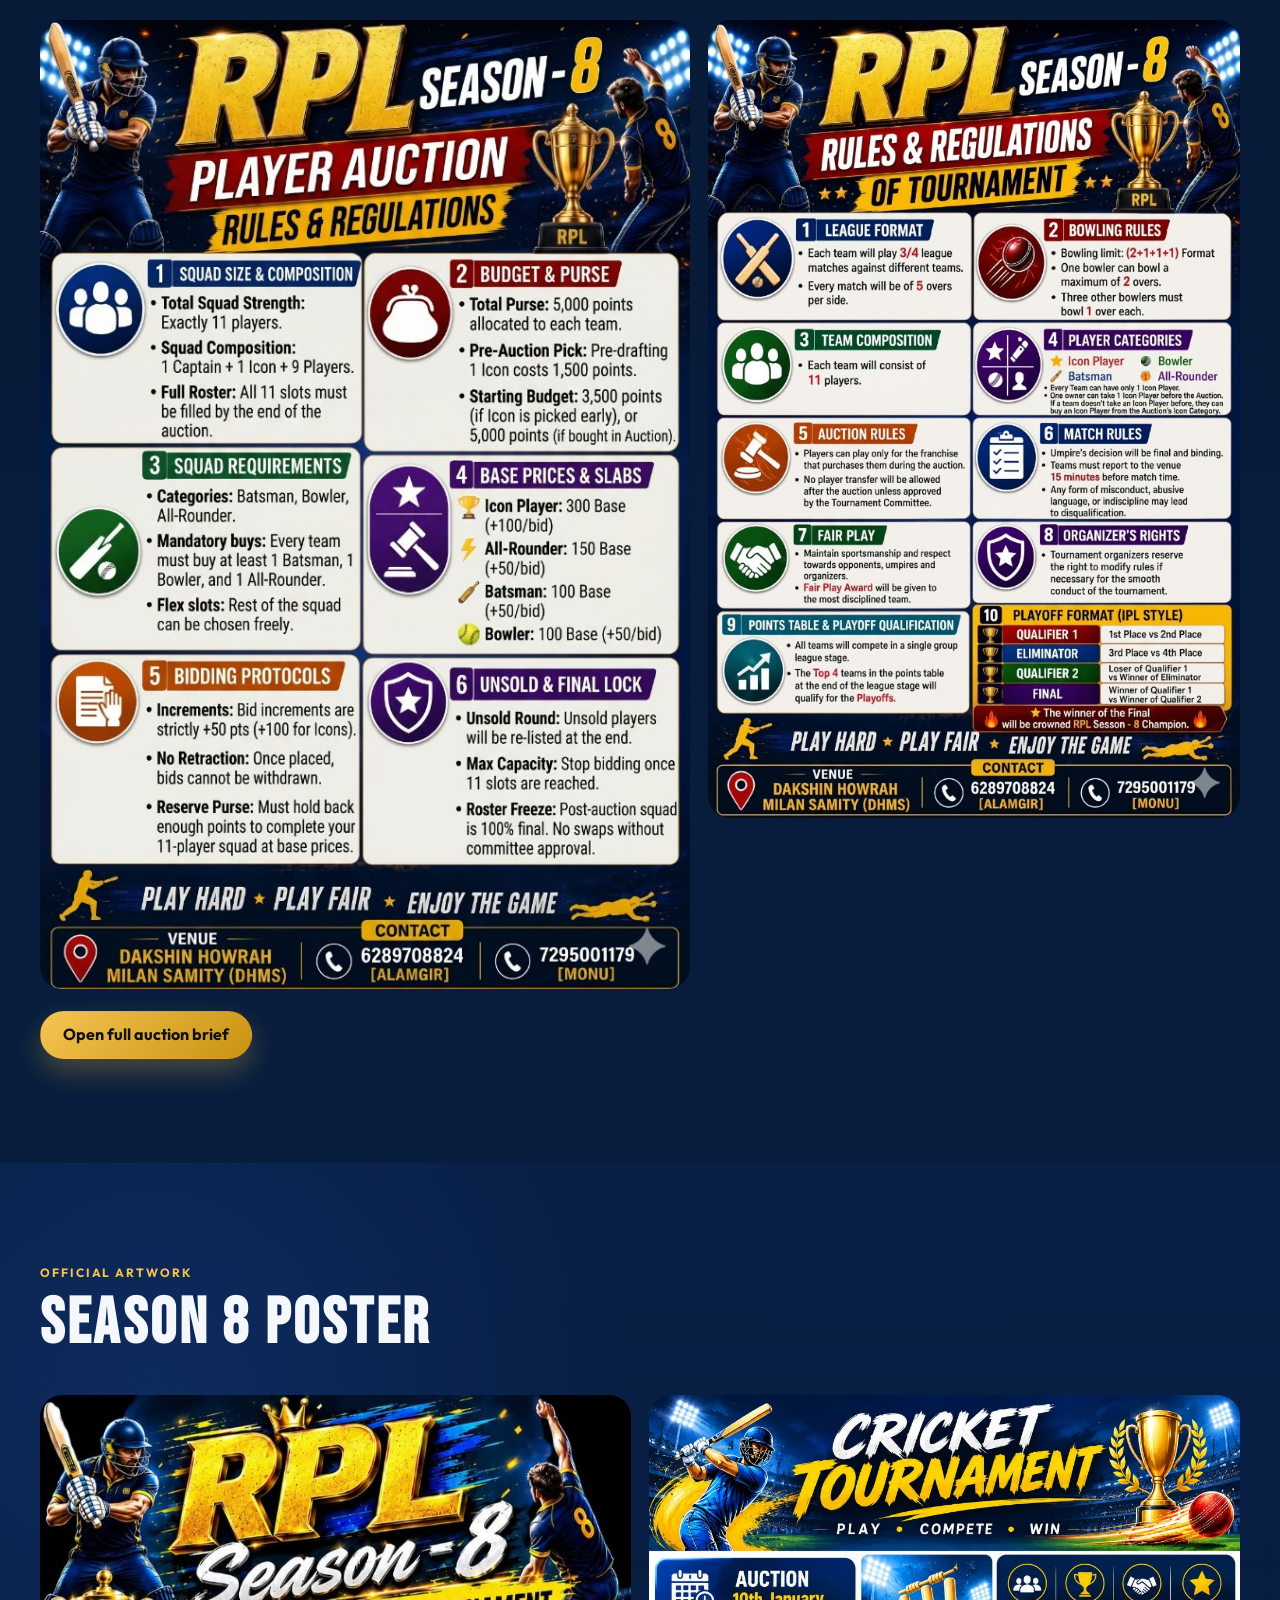
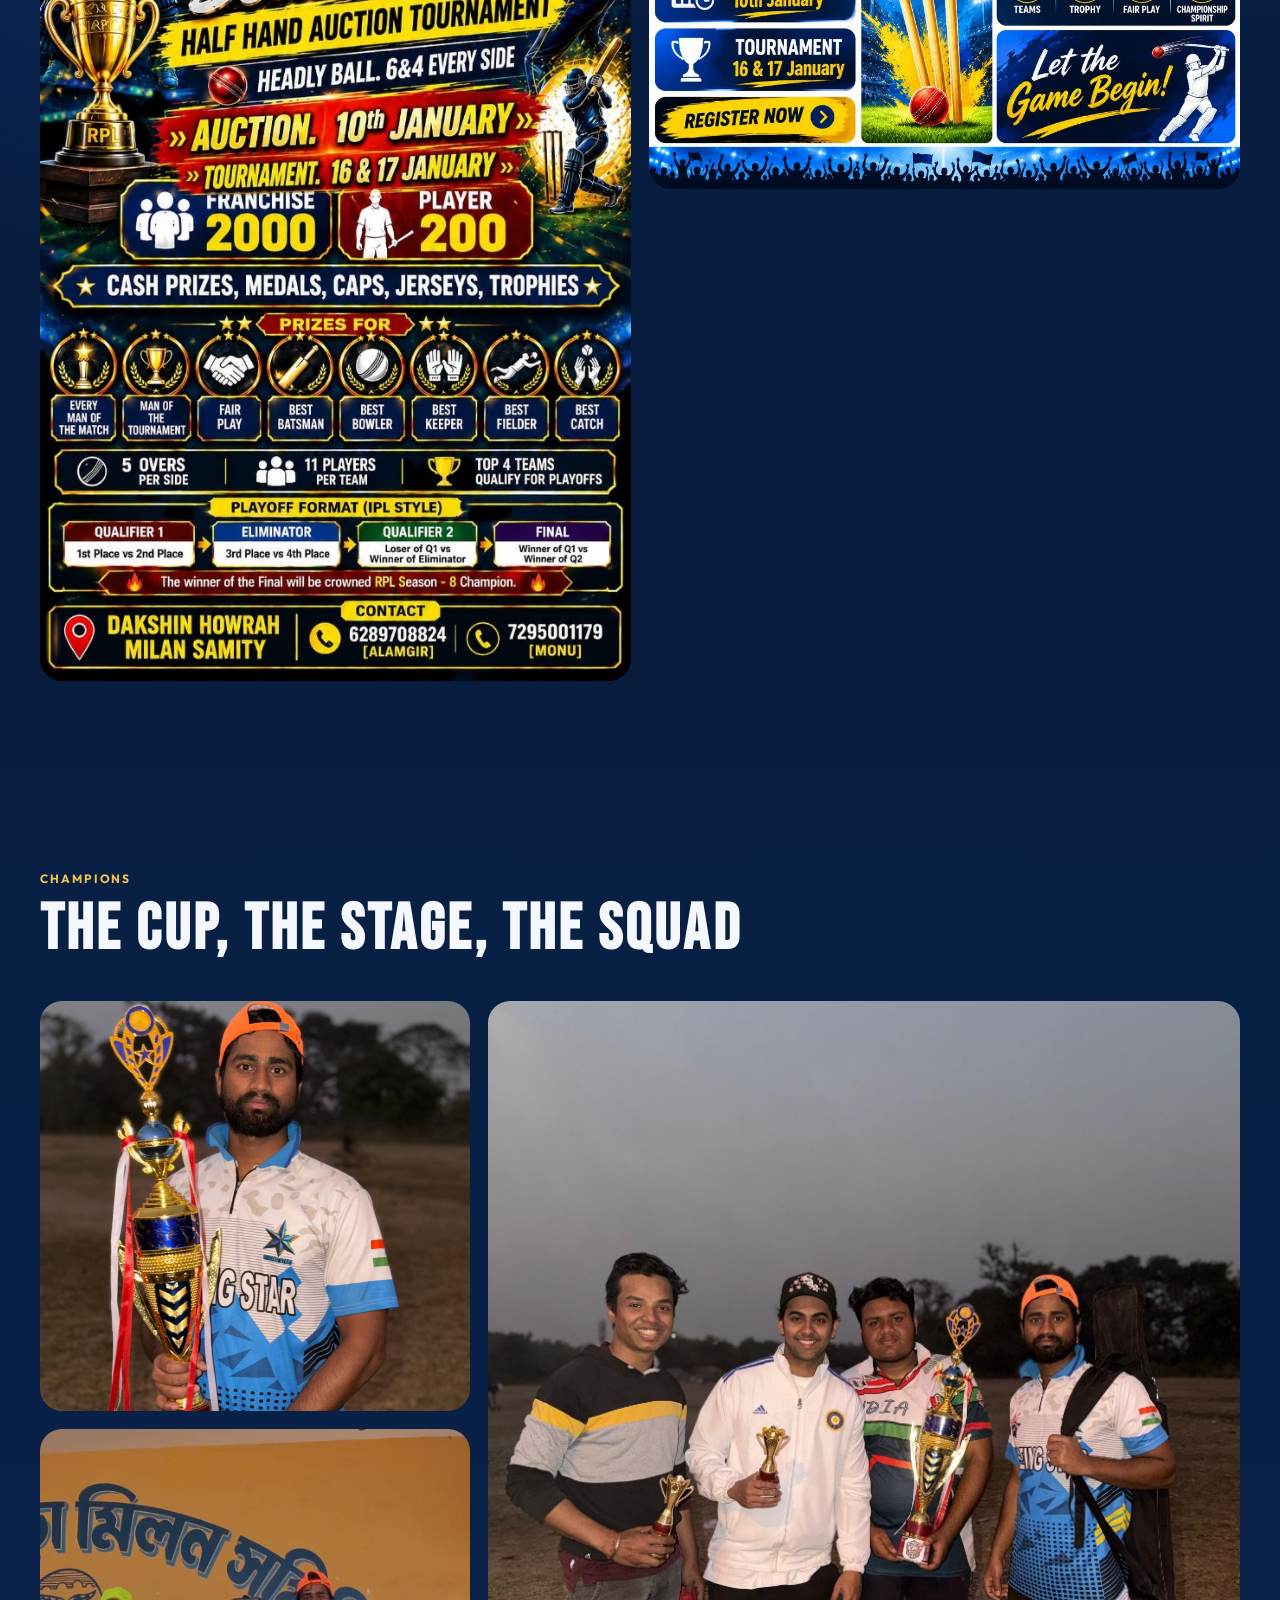
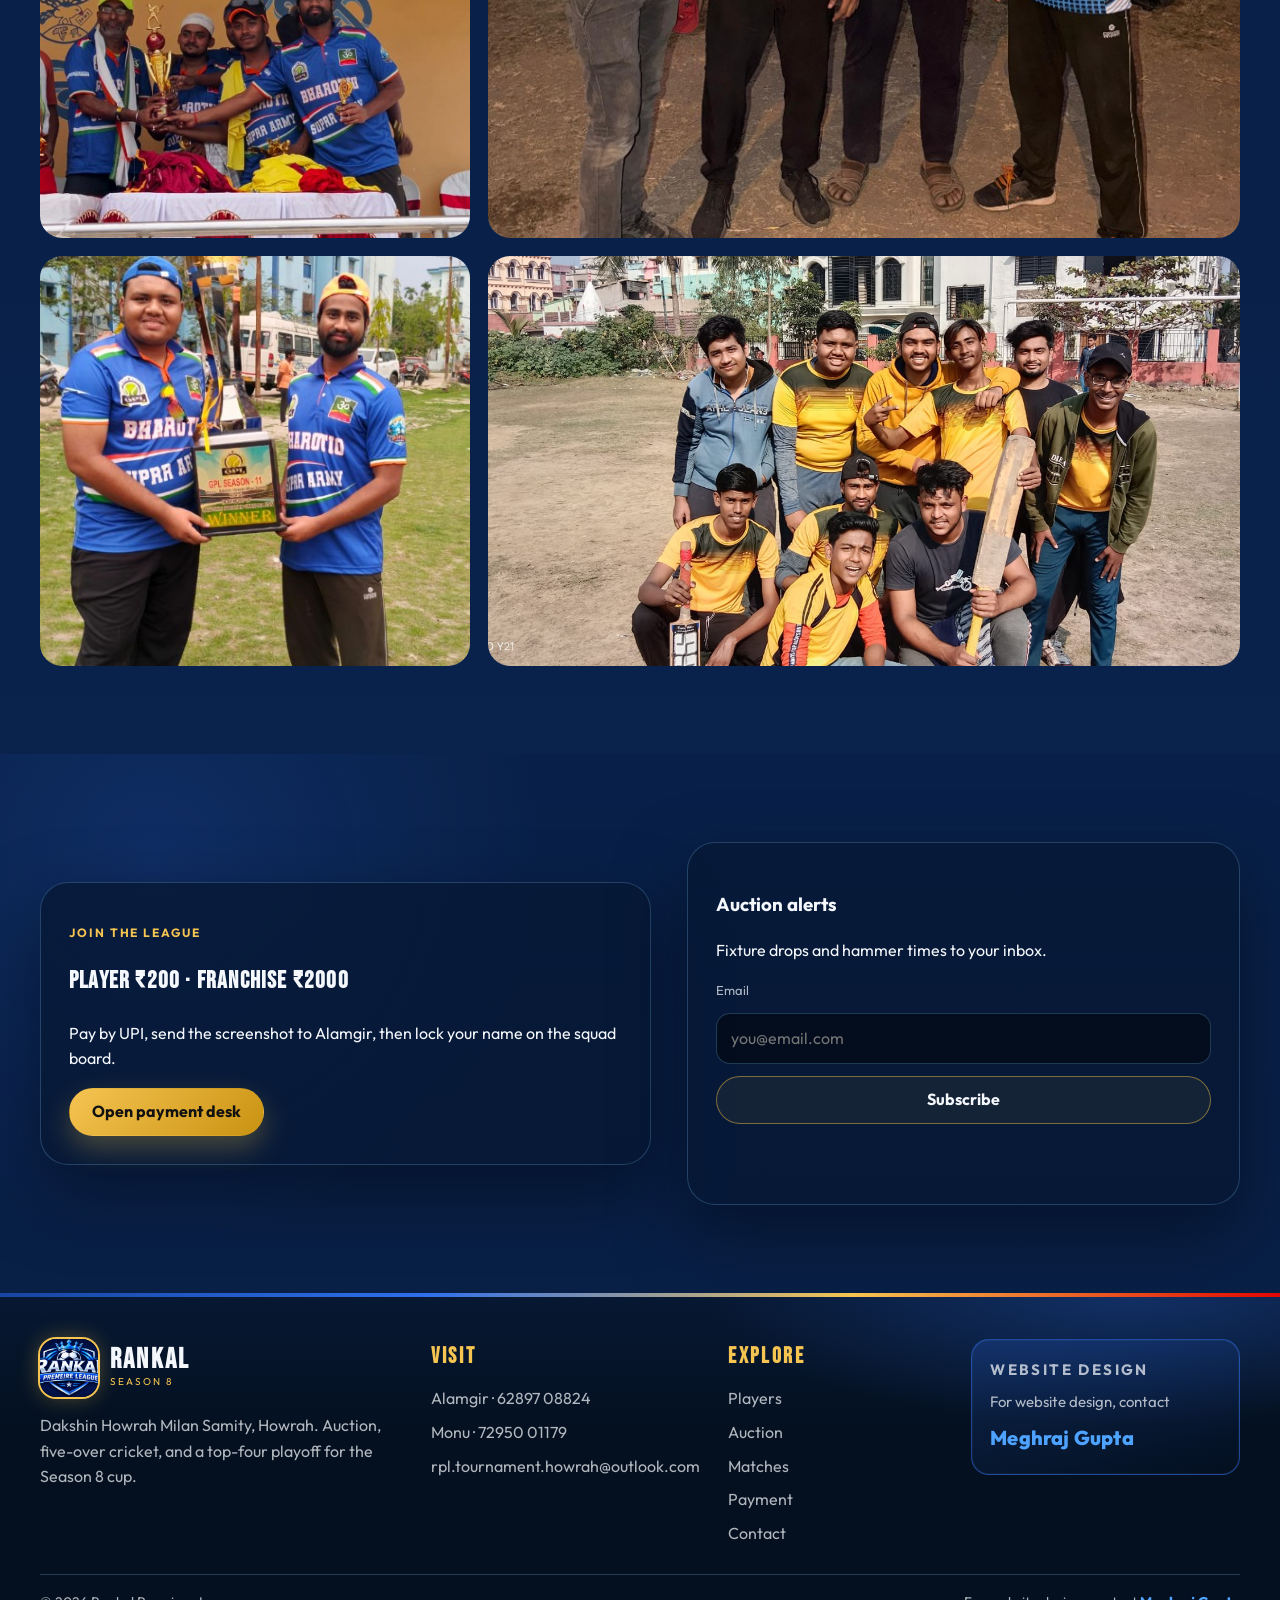
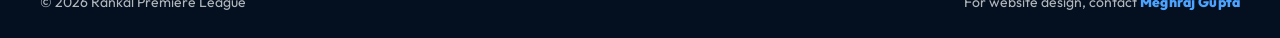
==== commit 0a843bfe: "update the website" ====
--- a/index.html
+++ b/index.html
@@ -9,7 +9,7 @@
   <link rel="preconnect" href="https://fonts.googleapis.com">
   <link rel="preconnect" href="https://fonts.gstatic.com" crossorigin>
   <link href="https://fonts.googleapis.com/css2?family=Bebas+Neue&family=Outfit:wght@400;500;600;700;800&family=Rajdhani:wght@600;700&family=Teko:wght@600;700&display=swap" rel="stylesheet">
-  <link rel="stylesheet" href="css/style.css?v=13">
+  <link rel="stylesheet" href="css/style.css?v=16">
 </head>
 <body>
   <a class="skip-link" href="#main">Skip to content</a>
@@ -117,12 +117,44 @@
       </div>
     </section>
 
+    <section class="section" id="tournament-format">
+      <div class="container">
+        <div class="section-head reveal">
+          <p class="kicker">Tournament format</p>
+          <h2>Points, playoffs, and the cup</h2>
+          <p>Season 8 uses the playoff shape of a franchise T20 league: a points table, then four teams left. The cricket itself stays Rankal — five overs, headly ball, Dakshin Howrah Milan Samity.</p>
+        </div>
+        <div class="format-grid reveal">
+          <article class="card">
+            <div class="icon-pill">2</div>
+            <h3>Points</h3>
+            <p>A win is worth 2 points. If a match cannot be finished, each side takes 1. Teams level on points are separated by net run rate.</p>
+          </article>
+          <article class="card">
+            <div class="icon-pill">4</div>
+            <h3>Top four</h3>
+            <p>First plays second in Qualifier 1. Third plays fourth in the Eliminator. The Qualifier 2 winner meets the Qualifier 1 winner in the Final.</p>
+          </article>
+          <article class="card">
+            <div class="icon-pill">11</div>
+            <h3>Playing XI</h3>
+            <p>Eleven a side. One Icon in the squad. Bowling limit 2+1+1+1. The umpire’s decision is final on the field.</p>
+          </article>
+          <article class="card">
+            <div class="icon-pill">★</div>
+            <h3>Season honours</h3>
+            <p>Man of the Match each game. Across the tournament: most runs, most wickets, best keeper, best fielder, fair play, and Man of the Tournament.</p>
+          </article>
+        </div>
+      </div>
+    </section>
+
     <section class="section" id="add-player">
       <div class="container">
         <div class="section-head reveal">
           <p class="kicker">Player desk</p>
           <h2>Put your name on the Season 8 board</h2>
-          <p>Add photo, category and role. The squad stays after refresh and shows on every device using this site.</p>
+          <p>Add photo, category, role and mobile number. The squad stays after refresh and shows on every device using this site.</p>
         </div>
         <form id="squad-form" class="panel player-form reveal">
           <div class="player-form-grid">
@@ -143,17 +175,16 @@
               <label for="sqRole">Role</label>
               <select id="sqRole" name="sqRole" required>
                 <option value="">Select role</option>
-                <option value="captain">Captain</option>
-                <option value="vicecaptain">Vice-captain</option>
+                <option value="captain">Captain / Owner</option>
                 <option value="player">Player</option>
               </select>
             </div>
             <div>
-              <label for="sqAge">Age</label>
-              <input id="sqAge" name="sqAge" type="number" min="12" max="60" placeholder="18" required>
+              <label for="sqMobile">Mobile number</label>
+              <input id="sqMobile" name="sqMobile" type="tel" inputmode="numeric" maxlength="10" placeholder="10-digit mobile" required>
             </div>
             <div class="photo-field">
-              <label for="sqPhoto">Match-day photo</label>
+              <label for="sqPhoto">Player photo</label>
               <div class="photo-row">
                 <div class="photo-preview" id="sqPreview">Jersey shot</div>
                 <input id="sqPhoto" name="sqPhoto" type="file" accept="image/*">
@@ -281,7 +312,7 @@
         <div class="panel reveal">
           <p class="kicker">Join the league</p>
           <h2>Player ₹200 · Franchise ₹2000</h2>
-          <p>Pay UPI or bank, send the screenshot to Alamgir, then lock your name on the squad board.</p>
+          <p>Pay by UPI, send the screenshot to Alamgir, then lock your name on the squad board.</p>
           <a class="btn btn-gold" href="payment.html">Open payment desk</a>
         </div>
         <div class="panel reveal">
@@ -299,32 +330,42 @@
   </main>
 
   <footer class="site-footer">
+    <div class="footer-ribbon" aria-hidden="true"></div>
     <div class="container footer-grid">
-      <div>
+      <div class="footer-brand">
         <a class="brand" href="index.html">
           <img src="images/logo.jpg" alt="RPL logo">
           <span><strong>RANKAL</strong><small>Season 8</small></span>
         </a>
-        <p>Dakshin Howrah Milan Samity, Howrah. Play hard. Play fair. Enjoy the game.</p>
+        <p>Dakshin Howrah Milan Samity, Howrah. Auction, five-over cricket, and a top-four playoff for the Season 8 cup.</p>
       </div>
       <div>
-        <h3>Visit</h3>
-        <p><a href="https://wa.me/916289708824">Alamgir 62897 08824</a><br>
-        <a href="tel:+917295001179">Monu 72950 01179</a></p>
+        <h3 class="footer-title">Visit</h3>
+        <div class="footer-links">
+          <a href="https://wa.me/916289708824">Alamgir · 62897 08824</a>
+          <a href="tel:+917295001179">Monu · 72950 01179</a>
+          <a href="mailto:rpl.tournament.howrah@outlook.com">rpl.tournament.howrah@outlook.com</a>
+        </div>
       </div>
       <div>
-        <h3>Explore</h3>
-        <p>
-          <a href="players.html">Players</a><br>
-          <a href="auction.html">Auction rules</a><br>
-          <a href="matches.html">Matches</a><br>
+        <h3 class="footer-title">Explore</h3>
+        <div class="footer-links">
+          <a href="players.html">Players</a>
+          <a href="auction.html">Auction</a>
+          <a href="matches.html">Matches</a>
           <a href="payment.html">Payment</a>
-        </p>
+          <a href="contact.html">Contact</a>
+        </div>
+      </div>
+      <div class="designer-card">
+        <p class="footer-kicker">Website design</p>
+        <p>For website design, contact</p>
+        <a class="designer-name" href="https://meghraj58.github.io/wizardmeghraj.github.io/" target="_blank" rel="noopener noreferrer">Meghraj Gupta</a>
       </div>
     </div>
     <div class="container legal">
       <span>© <span data-year></span> Rankal Premiere League</span>
-      <span>Design by <a href="https://meghraj58.github.io/wizardmeghraj.github.io/">Meghraj Gupta</a></span>
+      <span>For website design, contact <a class="designer-name" href="https://meghraj58.github.io/wizardmeghraj.github.io/" target="_blank" rel="noopener noreferrer">Meghraj Gupta</a></span>
     </div>
   </footer>
 
@@ -332,6 +373,6 @@
     <img alt="">
   </div>
   <script src="https://smtpjs.com/v3/smtp.js"></script>
-  <script src="js/main.js?v=9"></script>
+  <script src="js/main.js?v=10"></script>
 </body>
 </html>
--- a/css/style.css
+++ b/css/style.css
@@ -1,17 +1,19 @@
 :root {
-  --void: #03050a;
-  --navy: #071018;
-  --deep: #0c1c14;
-  --gold: #f5c542;
-  --gold-soft: #ffe08a;
-  --crimson: #e11d48;
-  --cyan: #2ee6a6;
-  --cream: #f6f0e4;
-  --muted: rgba(246, 240, 228, 0.68);
-  --line: rgba(245, 197, 66, 0.18);
+  --void: #04101f;
+  --navy: #071a36;
+  --deep: #0c2d5c;
+  --gold: #f5c451;
+  --gold-soft: #ffe7a8;
+  --crimson: #e10600;
+  --blue: #2f6fed;
+  --blue-deep: #1746a2;
+  --cyan: #7ec8ff;
+  --cream: #f4f7fb;
+  --muted: rgba(244, 247, 251, 0.72);
+  --line: rgba(126, 200, 255, 0.24);
   --header: 84px;
   --radius: 22px;
-  --shadow: 0 28px 70px rgba(0, 0, 0, 0.45);
+  --shadow: 0 28px 70px rgba(2, 8, 20, 0.5);
   --font: "Outfit", sans-serif;
   --display: "Bebas Neue", sans-serif;
   --stats: "Teko", "Rajdhani", sans-serif;
@@ -31,9 +33,9 @@
   margin: 0;
   font-family: var(--font);
   background:
-    radial-gradient(1200px 600px at 80% -10%, rgba(245, 197, 66, 0.12), transparent 50%),
-    radial-gradient(900px 500px at -10% 20%, rgba(225, 29, 72, 0.12), transparent 46%),
-    linear-gradient(180deg, var(--void), var(--navy) 40%, #06140f 100%);
+    radial-gradient(1100px 560px at 88% -8%, rgba(47, 111, 237, 0.34), transparent 52%),
+    radial-gradient(800px 480px at -8% 18%, rgba(245, 196, 81, 0.12), transparent 46%),
+    linear-gradient(180deg, #04101f, #071a36 46%, #0a2450 100%);
   color: var(--cream);
   line-height: 1.6;
   overflow-x: hidden;
@@ -97,8 +99,8 @@
   display: grid;
   place-items: center;
   background:
-    radial-gradient(circle at 50% 40%, rgba(245, 197, 66, 0.16), transparent 34%),
-    #03050a;
+    radial-gradient(circle at 50% 40%, rgba(47, 111, 237, 0.28), transparent 36%),
+    #04101f;
   transition: opacity 0.55s ease, visibility 0.55s ease;
 }
 
@@ -137,7 +139,7 @@
   display: flex;
   align-items: center;
   overflow: visible;
-  background: rgba(3, 5, 10, 0.88);
+  background: rgba(4, 16, 36, 0.92);
   border-bottom: 1px solid transparent;
 }
 
@@ -147,20 +149,35 @@
   inset: 0;
   z-index: -1;
   pointer-events: none;
-  background: rgba(3, 5, 10, 0.72);
+  background: rgba(4, 16, 36, 0.78);
   backdrop-filter: blur(18px);
 }
 
 .site-header.is-scrolled {
   border-bottom-color: var(--line);
   box-shadow: 0 10px 40px rgba(0, 0, 0, 0.35);
+}
+
+.site-header .container {
+  width: min(1180px, calc(100% - 56px));
+}
+
+.site-header::after {
+  content: "";
+  position: absolute;
+  left: 28px;
+  right: 28px;
+  bottom: 0;
+  height: 2px;
+  background: linear-gradient(90deg, transparent, var(--blue), var(--gold), transparent);
+  opacity: 0.85;
 }
 
 .header-inner {
   display: flex;
   align-items: center;
   justify-content: space-between;
-  gap: 16px;
+  gap: 28px;
   flex-wrap: nowrap;
   width: 100%;
 }
@@ -199,23 +216,25 @@
 .site-nav {
   display: flex;
   align-items: center;
-  flex-wrap: wrap;
+  flex-wrap: nowrap;
   justify-content: flex-end;
-  gap: 2px;
+  gap: 10px;
+  padding-inline: 8px;
 }
 
 .site-nav a {
-  padding: 8px 11px;
+  padding: 8px 14px;
   border-radius: 999px;
   font-size: 13px;
   font-weight: 600;
   color: var(--muted);
-}
-
-.site-nav a:hover,
-.site-nav a.is-active {
-  color: #111;
-  background: linear-gradient(135deg, var(--gold), var(--gold-soft));
+  letter-spacing: 0.02em;
+}
+
+.site-nav a:hover:not(.btn),
+.site-nav a.is-active:not(.btn) {
+  color: #fff;
+  background: linear-gradient(135deg, var(--blue-deep), var(--blue));
 }
 
 .nav-toggle {
@@ -477,7 +496,7 @@
 .ticker {
   overflow: hidden;
   border-block: 1px solid var(--line);
-  background: linear-gradient(90deg, #3a0d16, #1a1406 40%, #0c2418);
+  background: linear-gradient(90deg, #0b2a66, #1746a2 42%, #0a1c3d);
   padding: 13px 0;
 }
 
@@ -504,8 +523,8 @@
 
 .section.alt {
   background:
-    radial-gradient(circle at 12% 20%, rgba(245, 197, 66, 0.08), transparent 28%),
-    linear-gradient(180deg, rgba(12, 28, 20, 0.55), rgba(3, 5, 10, 0.2));
+    radial-gradient(circle at 12% 20%, rgba(47, 111, 237, 0.16), transparent 32%),
+    linear-gradient(180deg, rgba(8, 32, 72, 0.72), rgba(4, 16, 36, 0.2));
 }
 
 .section-head {
@@ -555,7 +574,7 @@
   padding: 24px;
   border: 1px solid var(--line);
   border-radius: var(--radius);
-  background: rgba(7, 16, 24, 0.7);
+  background: rgba(8, 28, 62, 0.78);
   position: relative;
   overflow: hidden;
 }
@@ -565,7 +584,7 @@
   position: absolute;
   inset: auto 0 0;
   height: 3px;
-  background: linear-gradient(90deg, var(--crimson), var(--gold), var(--cyan));
+  background: linear-gradient(90deg, var(--blue), var(--gold), var(--crimson));
 }
 
 .stat b {
@@ -584,7 +603,7 @@
 }
 
 .panel {
-  background: rgba(7, 16, 24, 0.72);
+  background: rgba(7, 24, 52, 0.78);
   border: 1px solid var(--line);
   border-radius: 28px;
   padding: 28px;
@@ -610,7 +629,7 @@
 
 .card,
 .auction-card {
-  background: rgba(7, 16, 24, 0.78);
+  background: linear-gradient(180deg, rgba(14, 42, 88, 0.88), rgba(6, 20, 46, 0.92));
   border: 1px solid var(--line);
   border-radius: 24px;
   padding: 22px;
@@ -631,7 +650,7 @@
   display: grid;
   place-items: center;
   border-radius: 16px;
-  background: linear-gradient(135deg, var(--gold), var(--crimson));
+  background: linear-gradient(135deg, var(--blue), var(--gold));
   margin-bottom: 14px;
   font-size: 18px;
   font-weight: 800;
@@ -790,11 +809,11 @@
 }
 
 tr:nth-child(even) {
-  background: rgba(12, 28, 20, 0.45);
+  background: rgba(16, 48, 102, 0.42);
 }
 
 tr:nth-child(odd) {
-  background: rgba(3, 5, 10, 0.4);
+  background: rgba(4, 16, 36, 0.45);
 }
 
 form {
@@ -839,14 +858,46 @@
   color: var(--crimson);
 }
 
-.pay-grid {
+.pay-grid,
+.pay-wrap {
   grid-template-columns: 1fr 1fr;
 }
 
+.pay-wrap {
+  display: grid;
+  justify-items: center;
+}
+
+.pay-card {
+  width: min(520px, 100%);
+  text-align: center;
+}
+
+.pay-card .kicker,
+.pay-card h2 {
+  text-align: center;
+}
+
+.pay-card .copy-row {
+  flex-direction: column;
+  justify-content: center;
+  gap: 4px;
+  text-align: center;
+}
+
+.pay-card .copy-row strong {
+  overflow-wrap: anywhere;
+  text-align: center;
+}
+
+.pay-card .btn {
+  margin-inline: auto;
+}
+
 .qr {
-  width: min(280px, 100%);
-  margin: 16px auto 0;
-  padding: 12px;
+  width: min(340px, 100%);
+  margin: 18px auto 0;
+  padding: 10px;
   background: #fff;
   border-radius: 18px;
 }
@@ -898,20 +949,86 @@
 }
 
 .site-footer {
-  background: #03050a;
-  border-top: 1px solid var(--line);
-  padding-top: 48px;
+  position: relative;
+  background:
+    radial-gradient(700px 220px at 88% 0%, rgba(47, 111, 237, 0.28), transparent 60%),
+    linear-gradient(180deg, #071833, #04101f 42%);
+  border-top: 0;
+  padding-top: 0;
+}
+
+.footer-ribbon {
+  height: 4px;
+  background: linear-gradient(90deg, var(--blue-deep), var(--blue), var(--gold), var(--crimson));
 }
 
 .footer-grid {
   display: grid;
-  grid-template-columns: 1.3fr 1fr 1fr;
+  grid-template-columns: 1.35fr 0.9fr 0.8fr 1fr;
   gap: 28px;
-  padding-bottom: 32px;
+  padding: 42px 0 28px;
+}
+
+.footer-brand p,
+.footer-links a,
+.designer-card p {
+  color: var(--muted);
+}
+
+.footer-title,
+.footer-kicker {
+  margin: 0 0 12px;
+  font-family: var(--display);
+  letter-spacing: 0.12em;
+  font-size: 22px;
+  color: var(--gold);
+}
+
+.footer-kicker {
+  font-family: var(--font);
+  font-size: 12px;
+  font-weight: 700;
+  letter-spacing: 0.16em;
+  text-transform: uppercase;
+}
+
+.footer-links {
+  display: grid;
+  gap: 8px;
 }
 
 .site-footer a:hover {
-  color: var(--gold);
+  color: var(--cyan);
+}
+
+.designer-card {
+  align-self: start;
+  padding: 18px 18px 20px;
+  border-radius: 18px;
+  border: 1px solid rgba(47, 111, 237, 0.55);
+  background: linear-gradient(165deg, rgba(47, 111, 237, 0.22), rgba(4, 16, 36, 0.35));
+  box-shadow: inset 0 0 0 1px rgba(255, 255, 255, 0.04);
+}
+
+.designer-card p {
+  margin: 0 0 8px;
+  font-size: 15px;
+}
+
+.designer-name,
+.site-footer a.designer-name,
+.site-footer a.designer-name:hover {
+  color: #4da3ff;
+  font-weight: 800;
+  font-size: 20px;
+  letter-spacing: 0.01em;
+}
+
+.legal .designer-name,
+.legal a.designer-name,
+.legal a.designer-name:hover {
+  font-size: inherit;
+  font-weight: 800;
 }
 
 .legal {
@@ -1035,7 +1152,7 @@
 }
 
 .player-card {
-  background: linear-gradient(180deg, rgba(18, 28, 22, 0.9), rgba(7, 16, 24, 0.92));
+  background: linear-gradient(180deg, rgba(16, 48, 102, 0.92), rgba(6, 20, 46, 0.94));
   border: 1px solid var(--line);
   border-radius: 20px;
   overflow: hidden;
@@ -1051,7 +1168,7 @@
   width: 100%;
   height: 210px;
   object-fit: cover;
-  background: #0c1c14;
+  background: #0b2144;
 }
 
 .player-card .body {
@@ -1076,17 +1193,19 @@
   text-transform: uppercase;
   padding: 4px 8px;
   border-radius: 999px;
-  background: rgba(46, 230, 166, 0.18);
+  background: rgba(47, 111, 237, 0.22);
 }
 
 .badge.captain {
-  background: linear-gradient(135deg, var(--gold), var(--crimson));
-  color: #111;
-}
-
-.badge.vicecaptain {
-  background: var(--cyan);
-  color: #062016;
+  background: linear-gradient(135deg, var(--blue), var(--gold));
+  color: #041428;
+}
+
+.player-meta {
+  margin: 0 0 10px;
+  color: var(--cyan);
+  font-size: 14px;
+  letter-spacing: 0.04em;
 }
 
 .empty-role {
@@ -1095,10 +1214,15 @@
   margin: 0;
 }
 
+.format-grid,
 .playoff {
   display: grid;
   grid-template-columns: repeat(4, 1fr);
   gap: 12px;
+}
+
+.person-name {
+  color: #4da3ff;
 }
 
 .playoff article {
@@ -1198,7 +1322,8 @@
   }
 
   .stats,
-  .feature-grid {
+  .feature-grid,
+  .format-grid {
     grid-template-columns: 1fr 1fr;
   }
 
@@ -1236,12 +1361,16 @@
     flex-direction: column;
     align-items: stretch;
     justify-content: flex-start;
-    gap: 4px;
-    padding: 8px 0 16px;
+    gap: 10px;
+    margin: 8px 4px 14px;
+    padding: 12px 14px 16px;
     max-height: min(70dvh, calc(100dvh - var(--header)));
     overflow-y: auto;
     -webkit-overflow-scrolling: touch;
-    background: transparent;
+    background: rgba(6, 22, 48, 0.96);
+    border: 1px solid var(--line);
+    border-radius: 18px;
+    box-shadow: 0 18px 40px rgba(0, 0, 0, 0.35);
     transform: none;
     visibility: visible;
     pointer-events: auto;
@@ -1252,11 +1381,11 @@
   }
 
   .site-nav a {
-    padding: 14px 16px;
+    padding: 14px 18px;
     font-size: 17px;
     color: var(--cream);
     border-radius: 14px;
-    background: rgba(246, 240, 228, 0.04);
+    background: rgba(244, 247, 251, 0.05);
   }
 
   .site-nav a.btn {
@@ -1272,6 +1401,7 @@
   .player-form-grid,
   .photo-row,
   .playoff,
+  .format-grid,
   .prize-grid,
   .date-strip {
     grid-template-columns: 1fr;
@@ -1334,6 +1464,15 @@
     padding: 8px 0;
   }
 
+  .site-header .container {
+    width: min(1180px, calc(100% - 36px));
+  }
+
+  .site-header::after {
+    left: 16px;
+    right: 16px;
+  }
+
   :root {
     --header: 72px;
   }
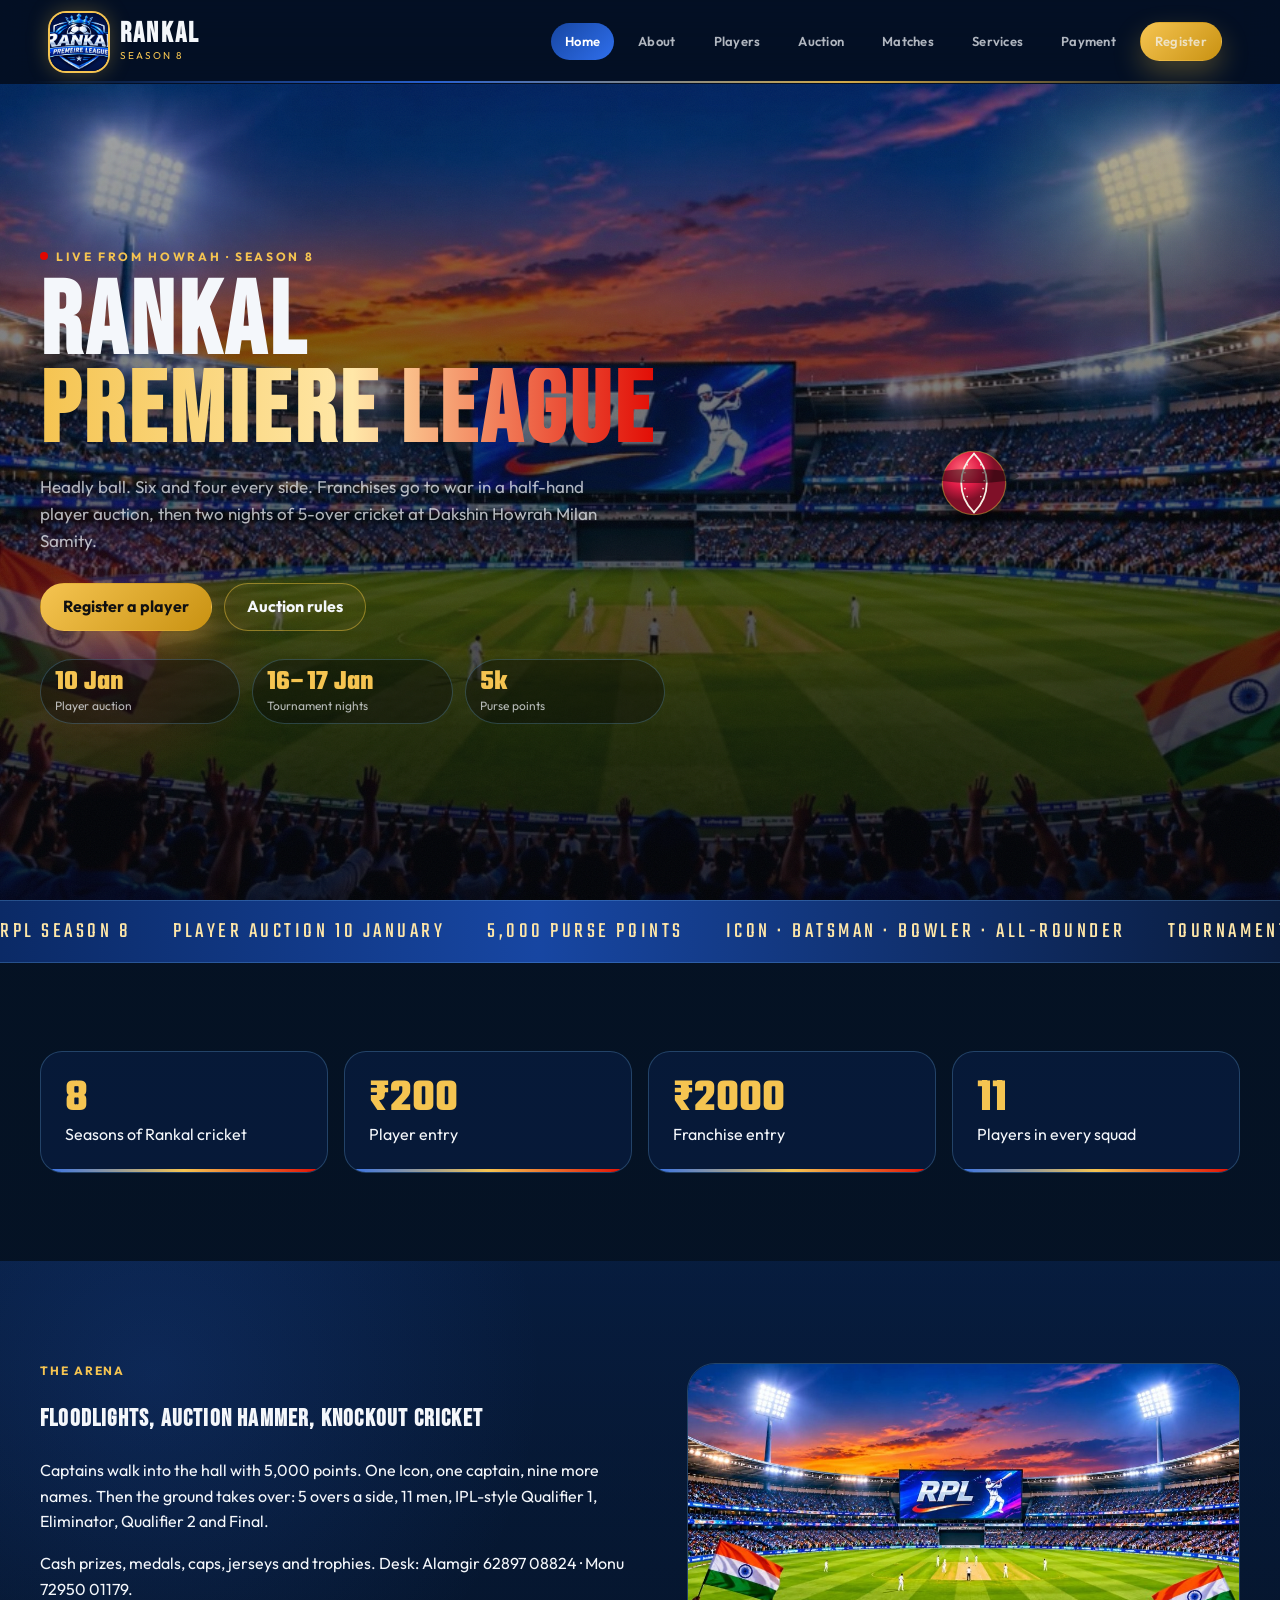
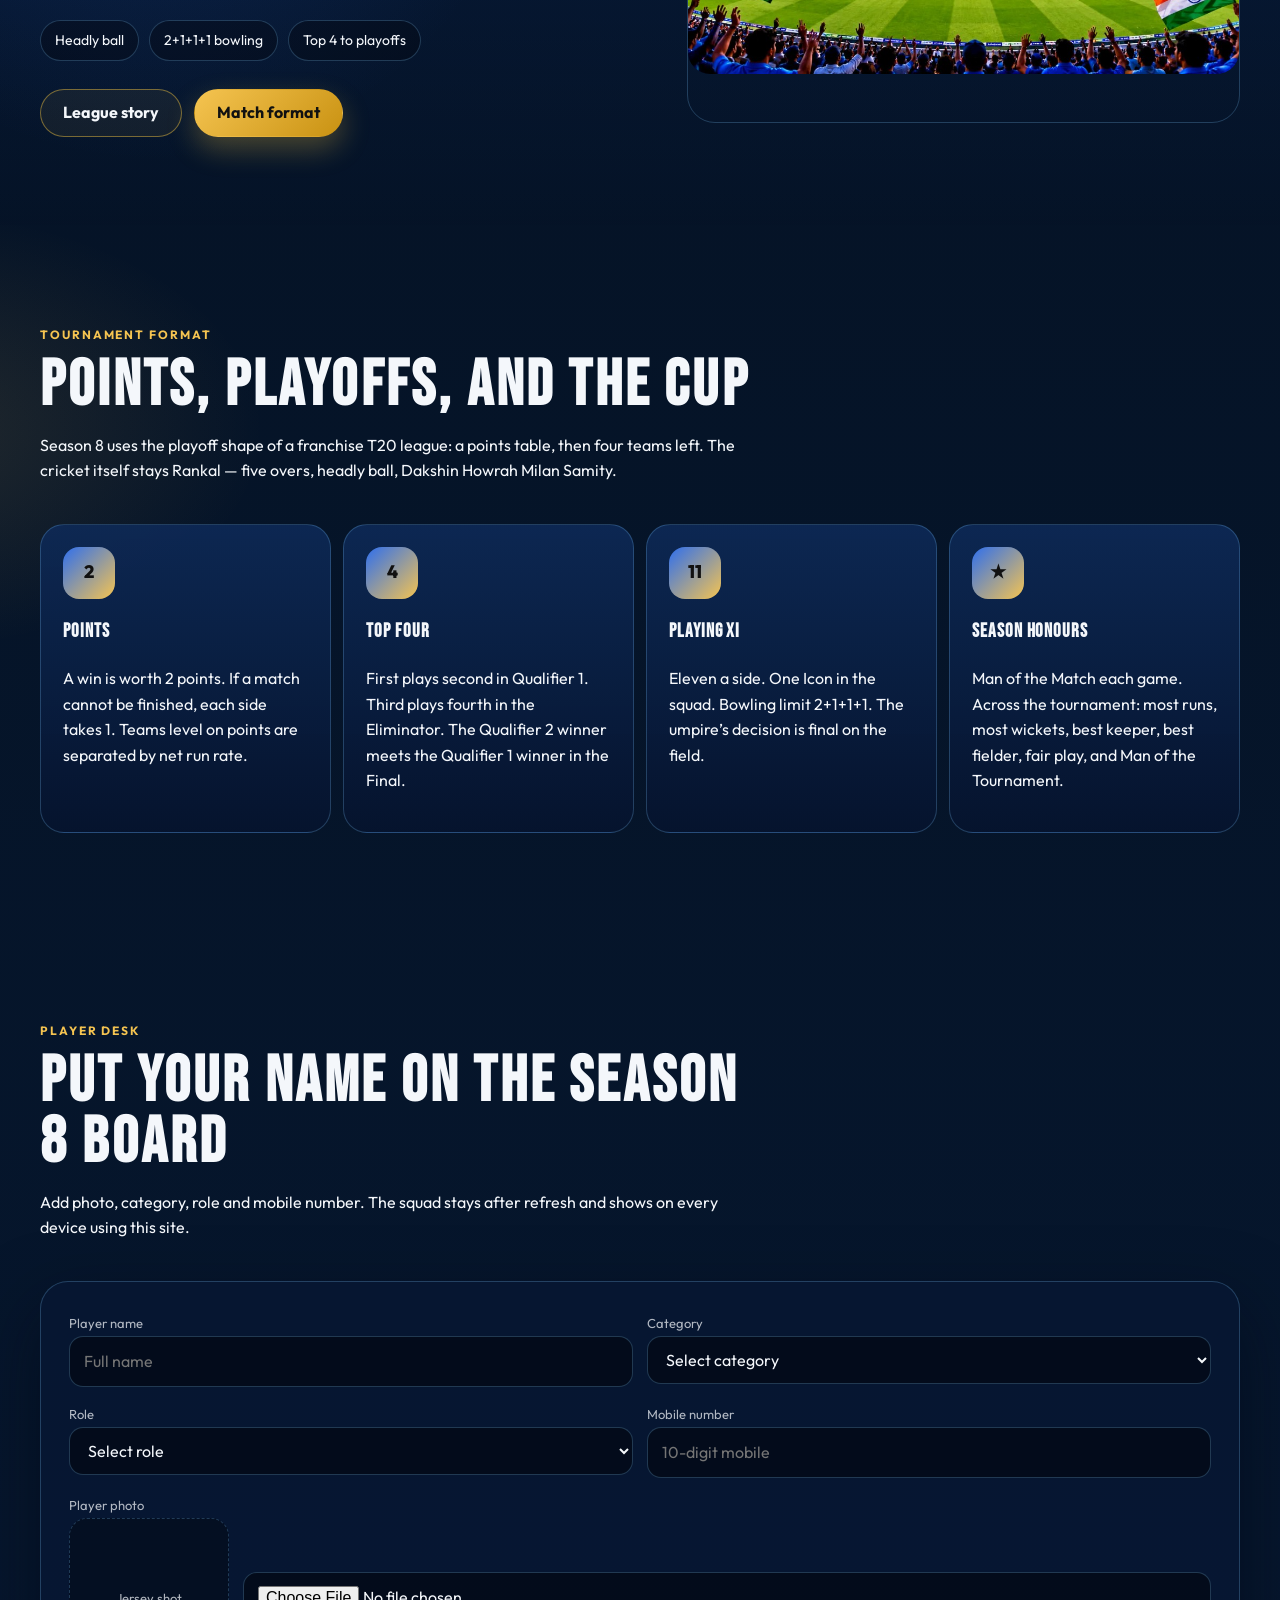
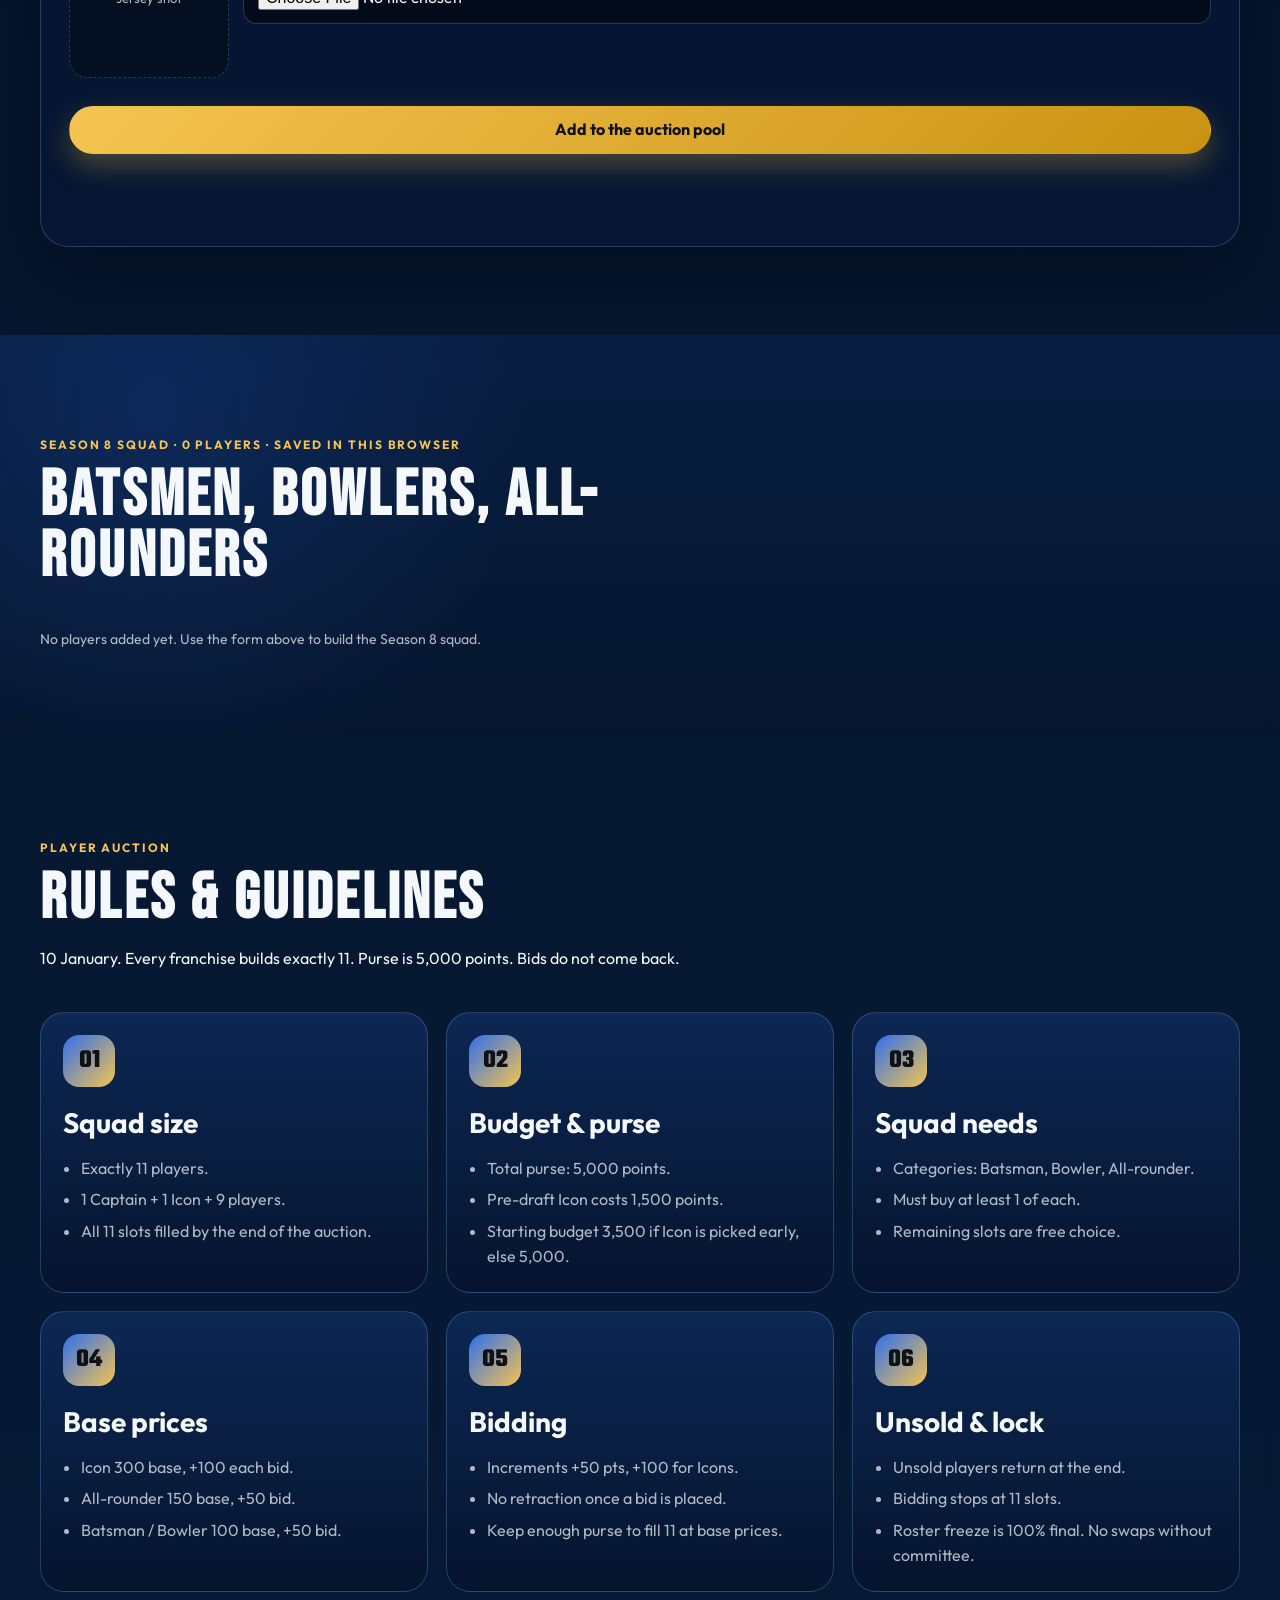
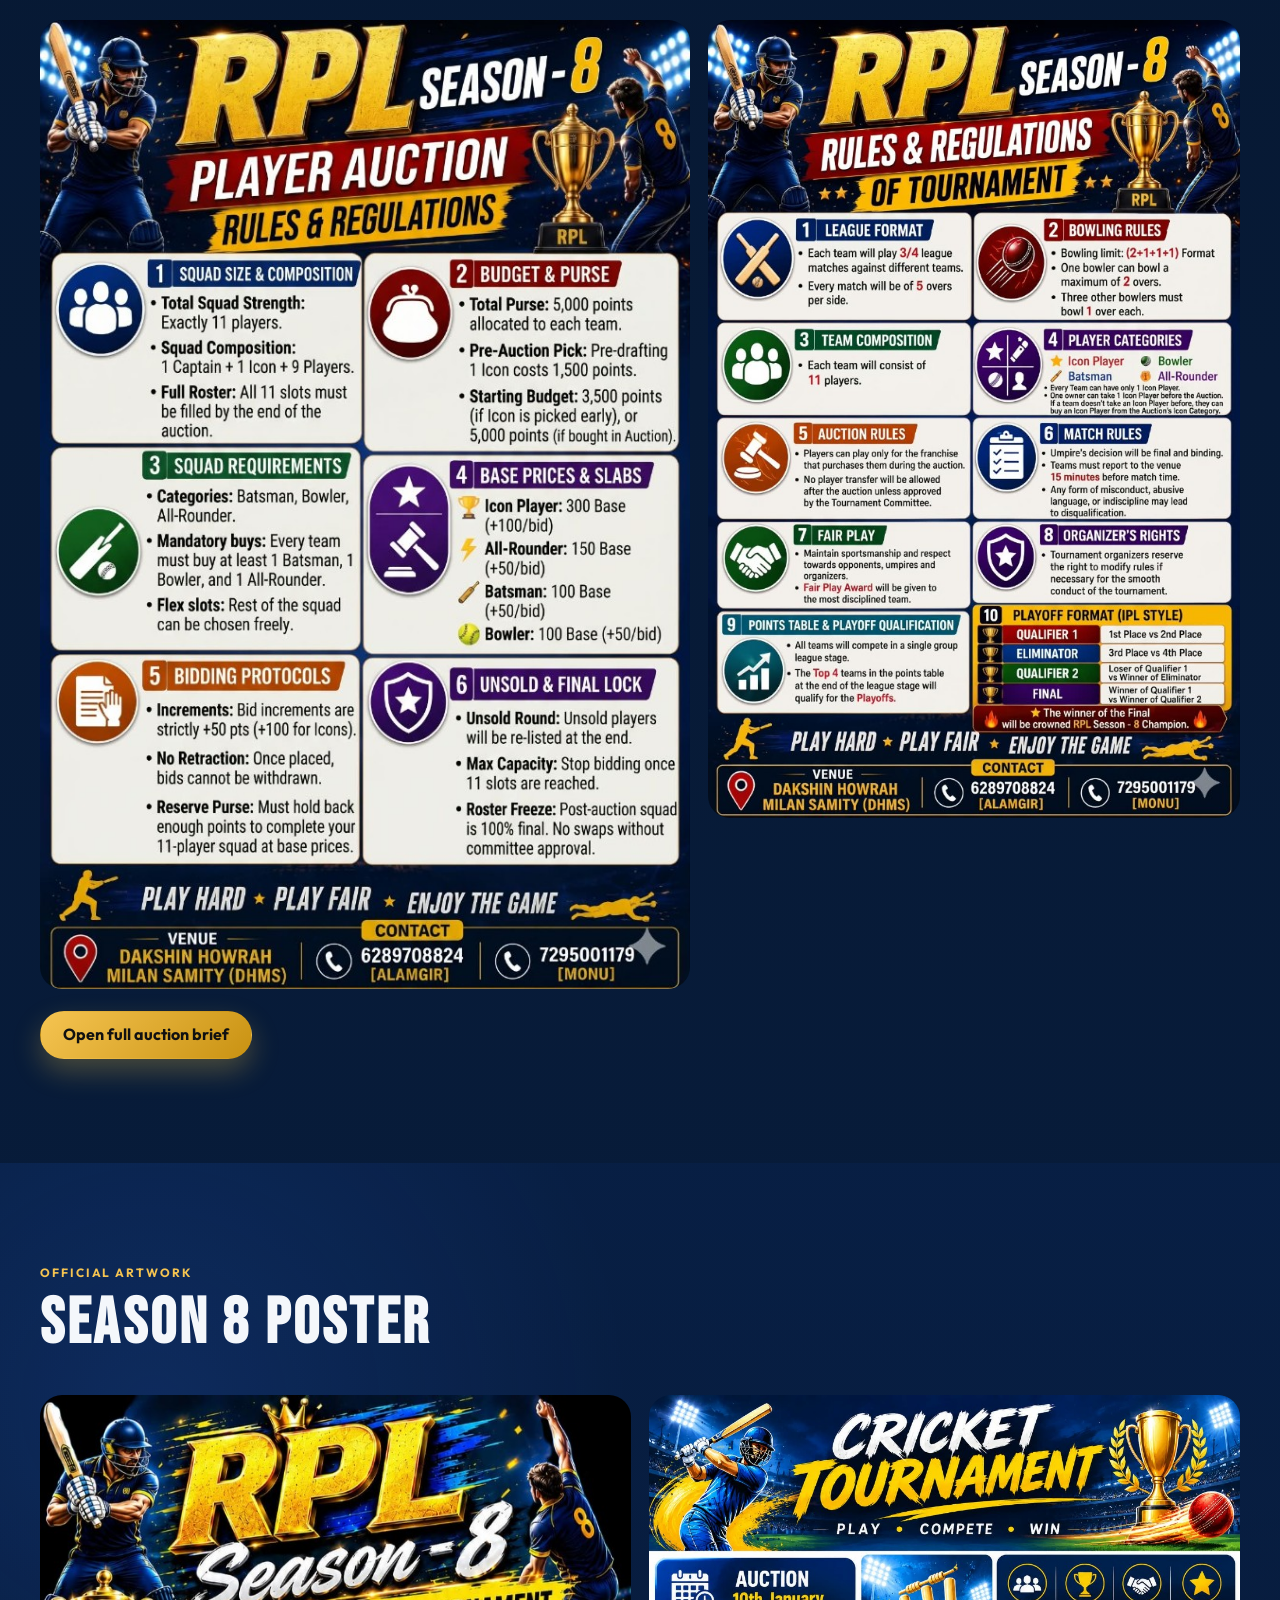
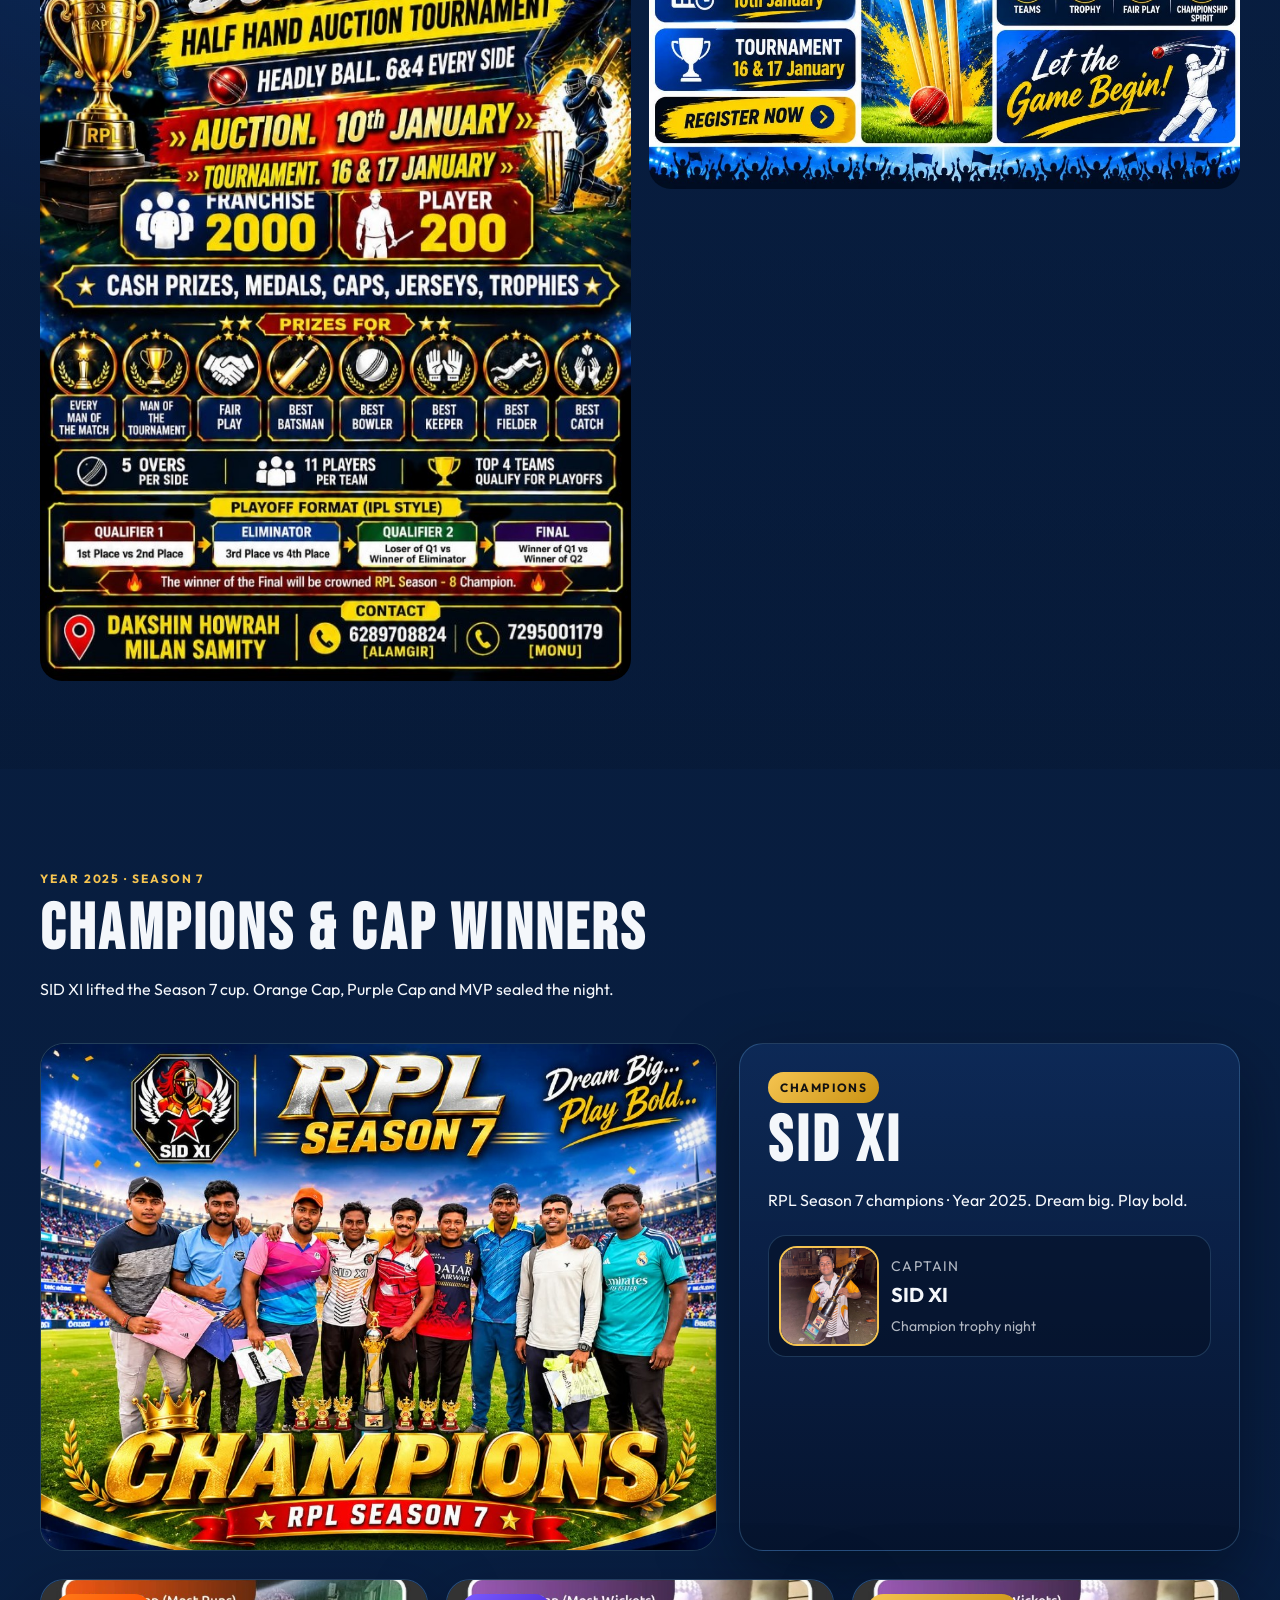
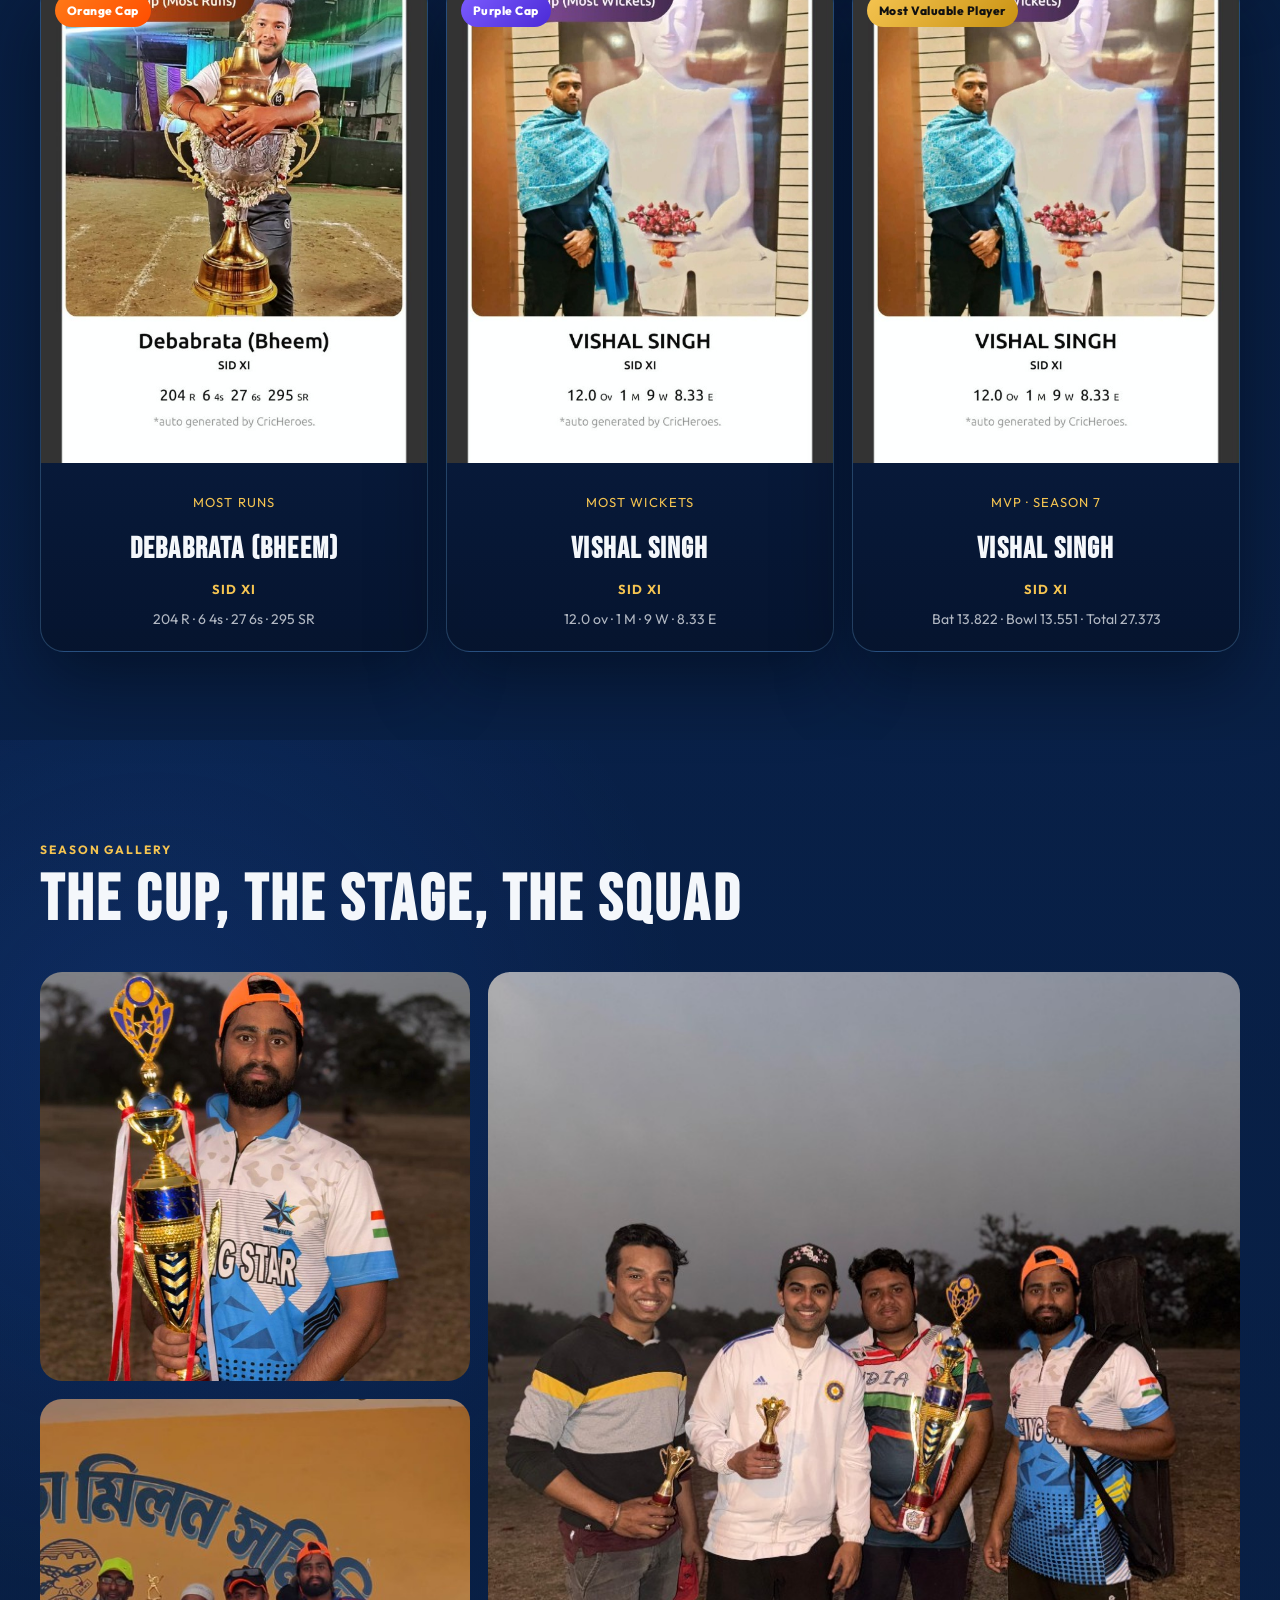
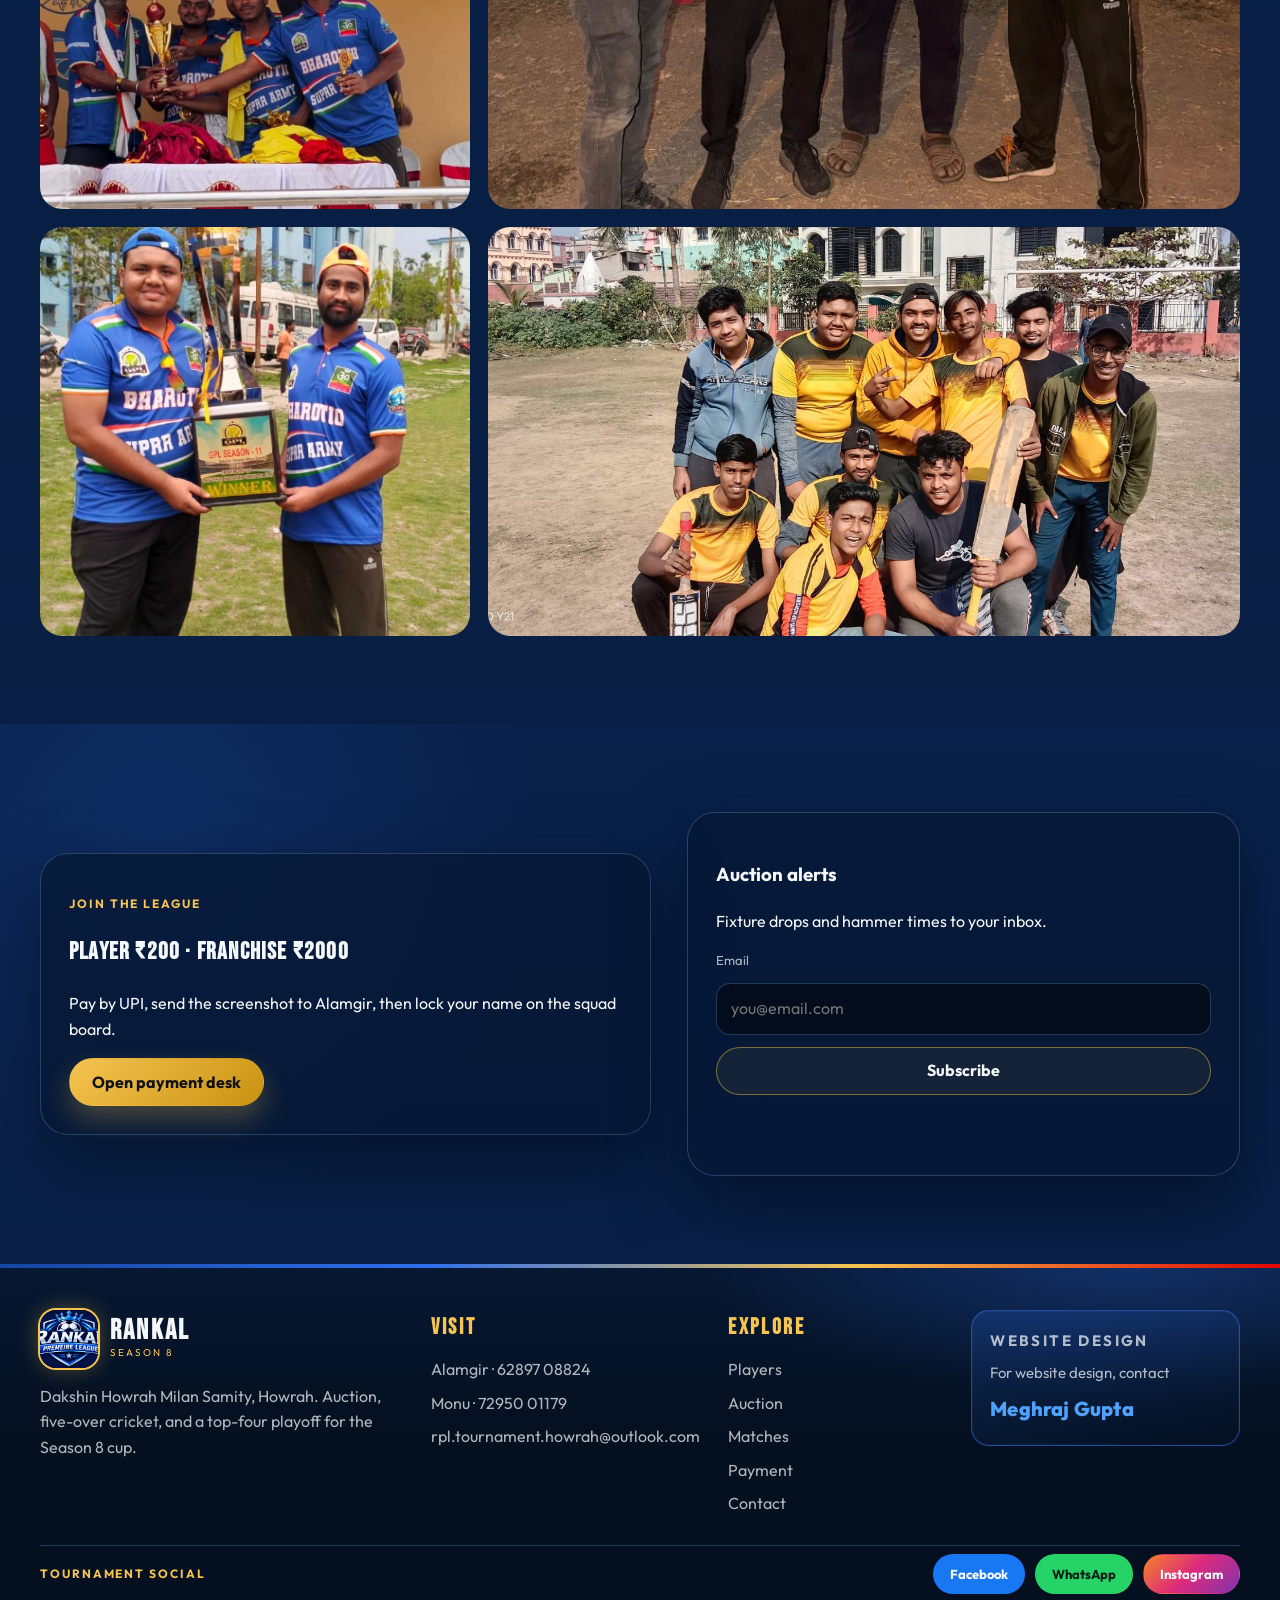
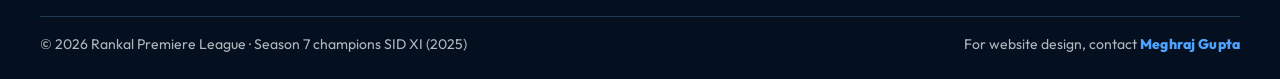
==== commit 2574d47e: "update details champions" ====
--- a/index.html
+++ b/index.html
@@ -1,4 +1,4 @@
-<!DOCTYPE html>
+﻿<!DOCTYPE html>
 <html lang="en">
 <head>
   <meta charset="utf-8">
@@ -9,7 +9,7 @@
   <link rel="preconnect" href="https://fonts.googleapis.com">
   <link rel="preconnect" href="https://fonts.gstatic.com" crossorigin>
   <link href="https://fonts.googleapis.com/css2?family=Bebas+Neue&family=Outfit:wght@400;500;600;700;800&family=Rajdhani:wght@600;700&family=Teko:wght@600;700&display=swap" rel="stylesheet">
-  <link rel="stylesheet" href="css/style.css?v=16">
+  <link rel="stylesheet" href="css/style.css?v=20">
 </head>
 <body>
   <a class="skip-link" href="#main">Skip to content</a>
@@ -291,10 +291,80 @@
       </div>
     </section>
 
-    <section class="section">
-      <div class="container">
-        <div class="section-head reveal">
-          <p class="kicker">Champions</p>
+    <section class="section" id="season7">
+      <div class="container">
+        <div class="section-head reveal">
+          <p class="kicker">Year 2025 · Season 7</p>
+          <h2>Champions &amp; cap winners</h2>
+          <p>SID XI lifted the Season 7 cup. Orange Cap, Purple Cap and MVP sealed the night.</p>
+        </div>
+
+        <div class="champion-banner reveal">
+          <div class="champion-media">
+            <img src="images/sid-xi-champions.jpg" alt="SID XI RPL Season 7 champions with the trophies" data-lightbox>
+          </div>
+          <div class="champion-copy">
+            <p class="award-tag gold">Champions</p>
+            <h3>SID XI</h3>
+            <p>RPL Season 7 champions · Year 2025. Dream big. Play bold.</p>
+            <div class="captain-card">
+              <img src="images/captain-sid-xi.jpg" alt="SID XI captain with the Season 7 champion trophy" data-lightbox>
+              <div>
+                <p class="meta">Captain</p>
+                <strong>SID XI</strong>
+                <p>Champion trophy night</p>
+              </div>
+            </div>
+          </div>
+        </div>
+
+        <div class="award-grid reveal">
+          <article class="award-card orange">
+            <div class="award-photo">
+              <span class="award-badge">Orange Cap</span>
+              <img src="images/orange-cap.jpg" alt="Debabrata Bheem Orange Cap most runs Season 7" data-lightbox>
+            </div>
+            <div class="award-body">
+              <p class="meta">Most runs</p>
+              <h3>Debabrata (Bheem)</h3>
+              <p class="team-line">SID XI</p>
+              <p class="stat-line">204 R · 6 4s · 27 6s · 295 SR</p>
+            </div>
+          </article>
+
+          <article class="award-card purple">
+            <div class="award-photo">
+              <span class="award-badge">Purple Cap</span>
+              <img src="images/purple-cap.jpg" alt="Vishal Singh Purple Cap most wickets Season 7" data-lightbox>
+            </div>
+            <div class="award-body">
+              <p class="meta">Most wickets</p>
+              <h3>Vishal Singh</h3>
+              <p class="team-line">SID XI</p>
+              <p class="stat-line">12.0 ov · 1 M · 9 W · 8.33 E</p>
+            </div>
+          </article>
+
+          <article class="award-card mvp">
+            <div class="award-photo">
+              <span class="award-badge">Most Valuable Player</span>
+              <img src="images/purple-cap.jpg" alt="Vishal Singh Most Valuable Player Season 7" data-lightbox>
+            </div>
+            <div class="award-body">
+              <p class="meta">MVP · Season 7</p>
+              <h3>Vishal Singh</h3>
+              <p class="team-line">SID XI</p>
+              <p class="stat-line">Bat 13.822 · Bowl 13.551 · Total 27.373</p>
+            </div>
+          </article>
+        </div>
+      </div>
+    </section>
+
+    <section class="section alt">
+      <div class="container">
+        <div class="section-head reveal">
+          <p class="kicker">Season gallery</p>
           <h2>The cup, the stage, the squad</h2>
         </div>
         <div class="wins-grid reveal">
@@ -363,8 +433,16 @@
         <a class="designer-name" href="https://meghraj58.github.io/wizardmeghraj.github.io/" target="_blank" rel="noopener noreferrer">Meghraj Gupta</a>
       </div>
     </div>
+    <div class="container footer-social">
+      <p class="footer-kicker">Tournament social</p>
+      <div class="social-row">
+        <a class="social-btn facebook" href="https://www.facebook.com/" target="_blank" rel="noopener noreferrer" aria-label="Facebook">Facebook</a>
+        <a class="social-btn whatsapp" href="https://wa.me/916289708824" target="_blank" rel="noopener noreferrer" aria-label="WhatsApp">WhatsApp</a>
+        <a class="social-btn instagram" href="https://www.instagram.com/" target="_blank" rel="noopener noreferrer" aria-label="Instagram">Instagram</a>
+      </div>
+    </div>
     <div class="container legal">
-      <span>© <span data-year></span> Rankal Premiere League</span>
+      <span>© <span data-year></span> Rankal Premiere League · Season 7 champions SID XI (2025)</span>
       <span>For website design, contact <a class="designer-name" href="https://meghraj58.github.io/wizardmeghraj.github.io/" target="_blank" rel="noopener noreferrer">Meghraj Gupta</a></span>
     </div>
   </footer>
--- a/css/style.css
+++ b/css/style.css
@@ -740,6 +740,222 @@
   grid-row: 1 / span 2;
 }
 
+.champion-banner {
+  display: grid;
+  grid-template-columns: 1.15fr 0.85fr;
+  gap: 22px;
+  align-items: stretch;
+  margin-bottom: 28px;
+}
+
+.champion-media {
+  border-radius: 24px;
+  overflow: hidden;
+  border: 1px solid var(--line);
+  min-height: 320px;
+  background: #061428;
+}
+
+.champion-media img {
+  width: 100%;
+  height: 100%;
+  object-fit: cover;
+  cursor: zoom-in;
+}
+
+.champion-copy {
+  background: linear-gradient(180deg, rgba(14, 42, 88, 0.92), rgba(6, 20, 46, 0.96));
+  border: 1px solid var(--line);
+  border-radius: 24px;
+  padding: 28px;
+  box-shadow: var(--shadow);
+}
+
+.award-tag {
+  display: inline-flex;
+  margin: 0 0 10px;
+  padding: 6px 12px;
+  border-radius: 999px;
+  font-size: 12px;
+  font-weight: 700;
+  letter-spacing: 0.12em;
+  text-transform: uppercase;
+}
+
+.award-tag.gold {
+  background: linear-gradient(135deg, var(--gold), #c99212);
+  color: #111;
+}
+
+.champion-copy h3 {
+  margin: 0 0 10px;
+  font-family: var(--display);
+  font-size: clamp(42px, 6vw, 64px);
+  letter-spacing: 0.06em;
+  line-height: 0.92;
+}
+
+.captain-card {
+  display: grid;
+  grid-template-columns: 96px 1fr;
+  gap: 14px;
+  align-items: center;
+  margin: 22px 0 20px;
+  padding: 12px;
+  border-radius: 18px;
+  background: rgba(4, 16, 36, 0.55);
+  border: 1px solid rgba(126, 200, 255, 0.2);
+}
+
+.captain-card img {
+  width: 96px;
+  height: 96px;
+  object-fit: cover;
+  border-radius: 16px;
+  cursor: zoom-in;
+  box-shadow: 0 0 0 2px var(--gold);
+}
+
+.captain-card p {
+  margin: 0;
+  color: var(--muted);
+  font-size: 14px;
+}
+
+.captain-card strong {
+  display: block;
+  margin: 2px 0 4px;
+  font-size: 20px;
+}
+
+.social-row {
+  display: flex;
+  flex-wrap: wrap;
+  gap: 10px;
+}
+
+.footer-social {
+  display: flex;
+  flex-wrap: wrap;
+  align-items: center;
+  justify-content: space-between;
+  gap: 14px;
+  padding: 8px 0 22px;
+  border-top: 1px solid var(--line);
+}
+
+.footer-social .footer-kicker {
+  margin: 0;
+  color: var(--gold);
+}
+
+.social-btn {
+  display: inline-flex;
+  align-items: center;
+  justify-content: center;
+  min-height: 40px;
+  padding: 0 16px;
+  border-radius: 999px;
+  font-size: 13px;
+  font-weight: 700;
+  border: 1px solid transparent;
+}
+
+.social-btn.facebook {
+  background: #1877f2;
+  color: #fff;
+}
+
+.social-btn.whatsapp {
+  background: #25d366;
+  color: #062016;
+}
+
+.social-btn.instagram {
+  background: linear-gradient(135deg, #f58529, #dd2a7b 48%, #8134af);
+  color: #fff;
+}
+
+.award-grid {
+  display: grid;
+  grid-template-columns: repeat(3, minmax(0, 1fr));
+  gap: 18px;
+}
+
+.award-card {
+  overflow: hidden;
+  border-radius: 24px;
+  border: 1px solid var(--line);
+  background: linear-gradient(180deg, rgba(14, 42, 88, 0.9), rgba(6, 20, 46, 0.96));
+  box-shadow: var(--shadow);
+}
+
+.award-photo {
+  position: relative;
+  aspect-ratio: 4 / 5;
+  background: #061428;
+}
+
+.award-photo img {
+  width: 100%;
+  height: 100%;
+  object-fit: cover;
+  cursor: zoom-in;
+}
+
+.award-badge {
+  position: absolute;
+  top: 14px;
+  left: 14px;
+  z-index: 1;
+  padding: 7px 12px;
+  border-radius: 999px;
+  font-size: 12px;
+  font-weight: 800;
+  letter-spacing: 0.04em;
+  color: #fff;
+}
+
+.award-card.orange .award-badge {
+  background: linear-gradient(135deg, #ff7a18, #ff4d00);
+}
+
+.award-card.purple .award-badge {
+  background: linear-gradient(135deg, #7b5cff, #4b2ad6);
+}
+
+.award-card.mvp .award-badge {
+  background: linear-gradient(135deg, var(--gold), #c99212);
+  color: #111;
+}
+
+.award-body {
+  padding: 16px 18px 20px;
+  text-align: center;
+}
+
+.award-body h3 {
+  margin: 4px 0 6px;
+  font-family: var(--display);
+  font-size: 30px;
+  letter-spacing: 0.04em;
+}
+
+.team-line {
+  margin: 0 0 8px;
+  color: var(--gold);
+  font-weight: 700;
+  letter-spacing: 0.08em;
+  text-transform: uppercase;
+  font-size: 13px;
+}
+
+.stat-line {
+  margin: 0;
+  color: var(--muted);
+  font-size: 14px;
+}
+
 .contact-grid {
   grid-template-columns: 1fr 1fr 1.15fr;
 }
@@ -858,18 +1074,19 @@
   color: var(--crimson);
 }
 
-.pay-grid,
+.pay-grid {
+  grid-template-columns: 1fr 1fr;
+}
+
 .pay-wrap {
-  grid-template-columns: 1fr 1fr;
-}
-
-.pay-wrap {
-  display: grid;
-  justify-items: center;
+  display: flex;
+  justify-content: center;
+  width: 100%;
 }
 
 .pay-card {
   width: min(520px, 100%);
+  margin-inline: auto;
   text-align: center;
 }
 
@@ -1317,13 +1534,15 @@
   .footer-grid,
   .poster-pair,
   .poster-trio,
-  .auction-grid {
+  .auction-grid,
+  .champion-banner {
     grid-template-columns: 1fr;
   }
 
   .stats,
   .feature-grid,
-  .format-grid {
+  .format-grid,
+  .award-grid {
     grid-template-columns: 1fr 1fr;
   }
 
@@ -1403,7 +1622,8 @@
   .playoff,
   .format-grid,
   .prize-grid,
-  .date-strip {
+  .date-strip,
+  .award-grid {
     grid-template-columns: 1fr;
   }
 
